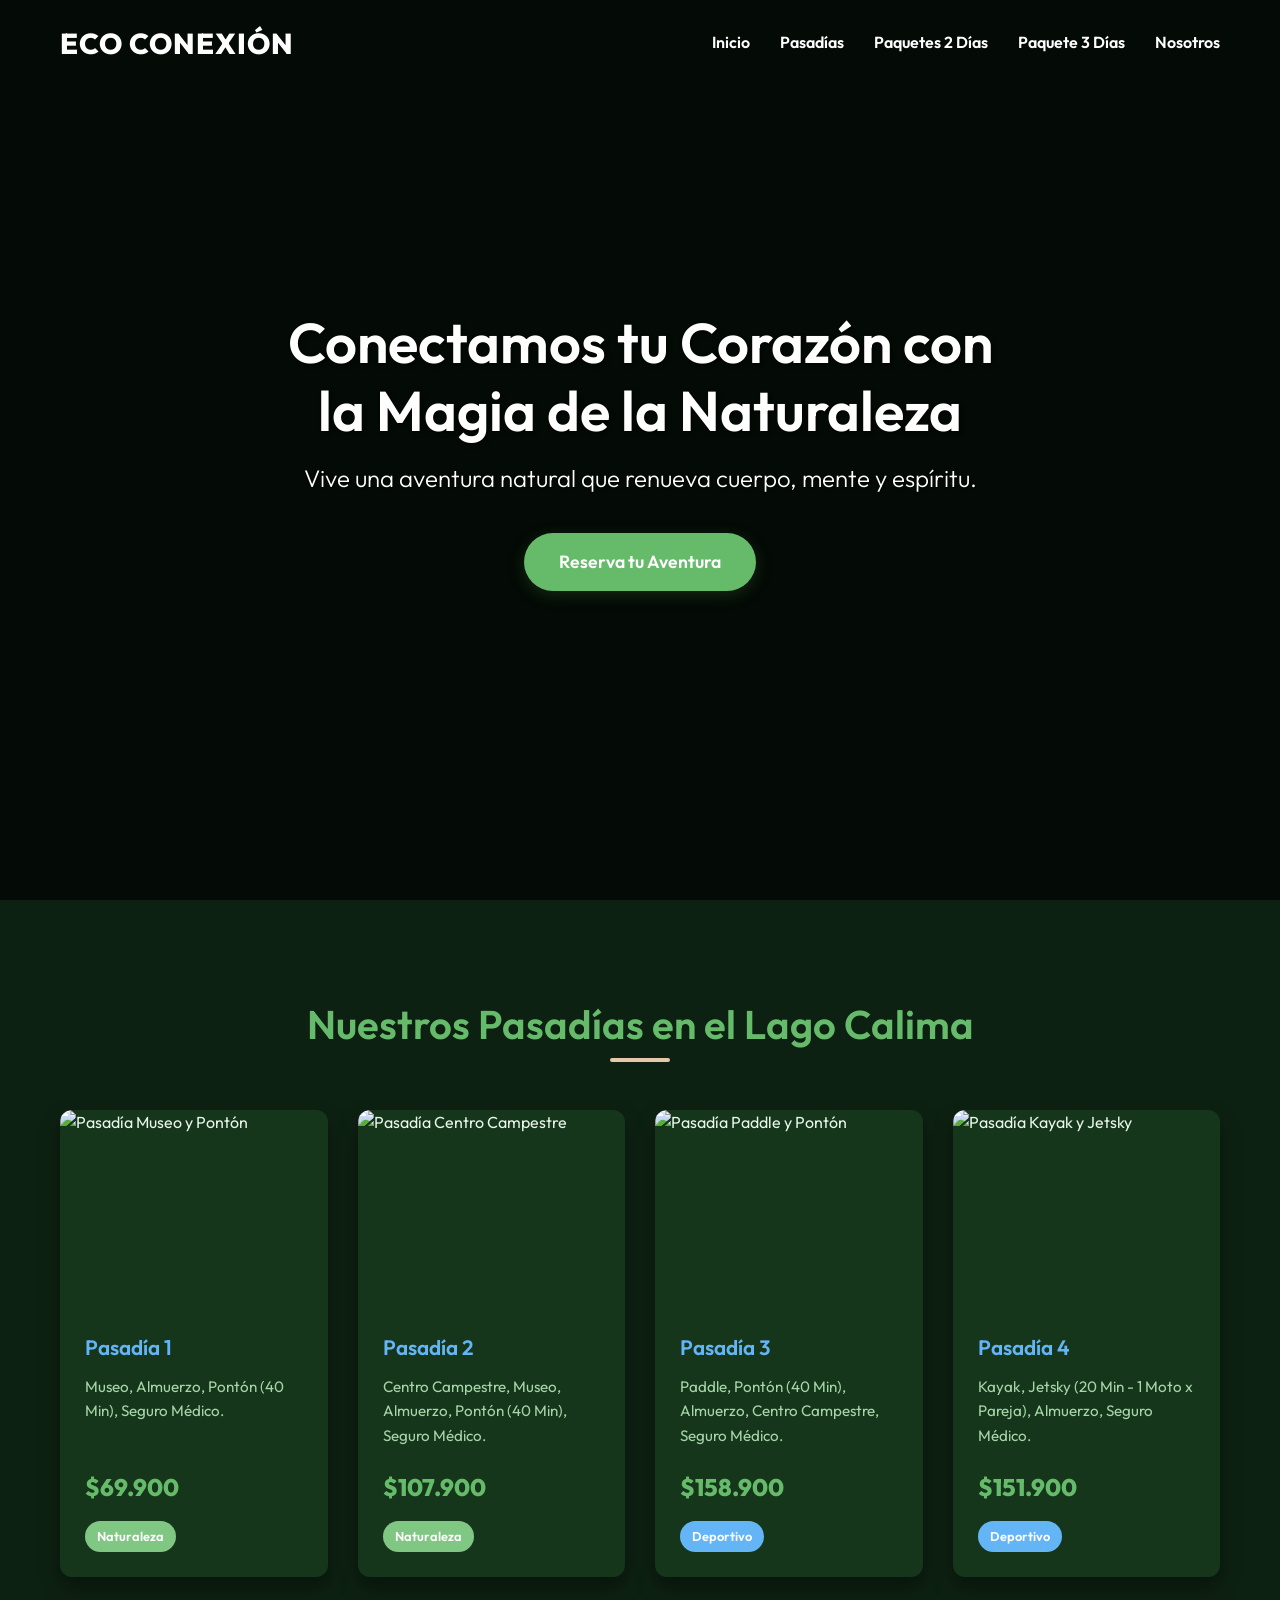
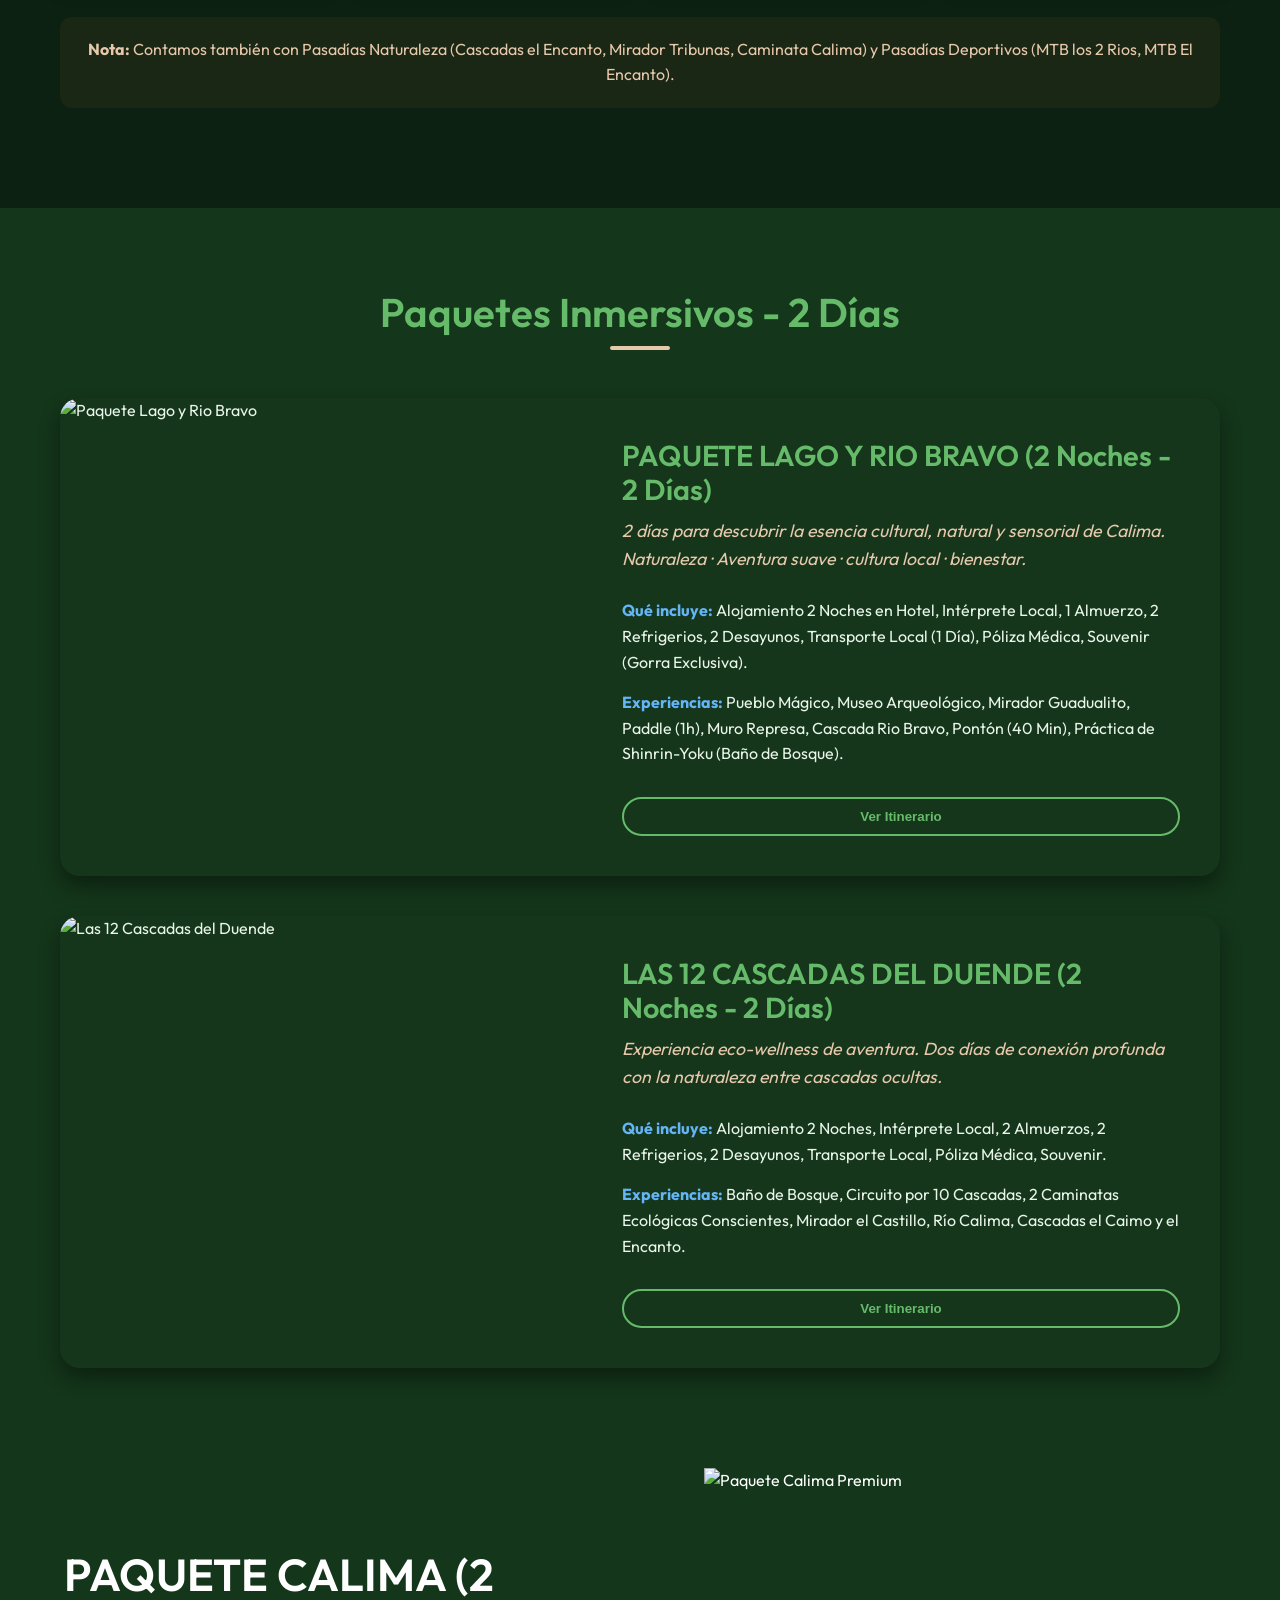
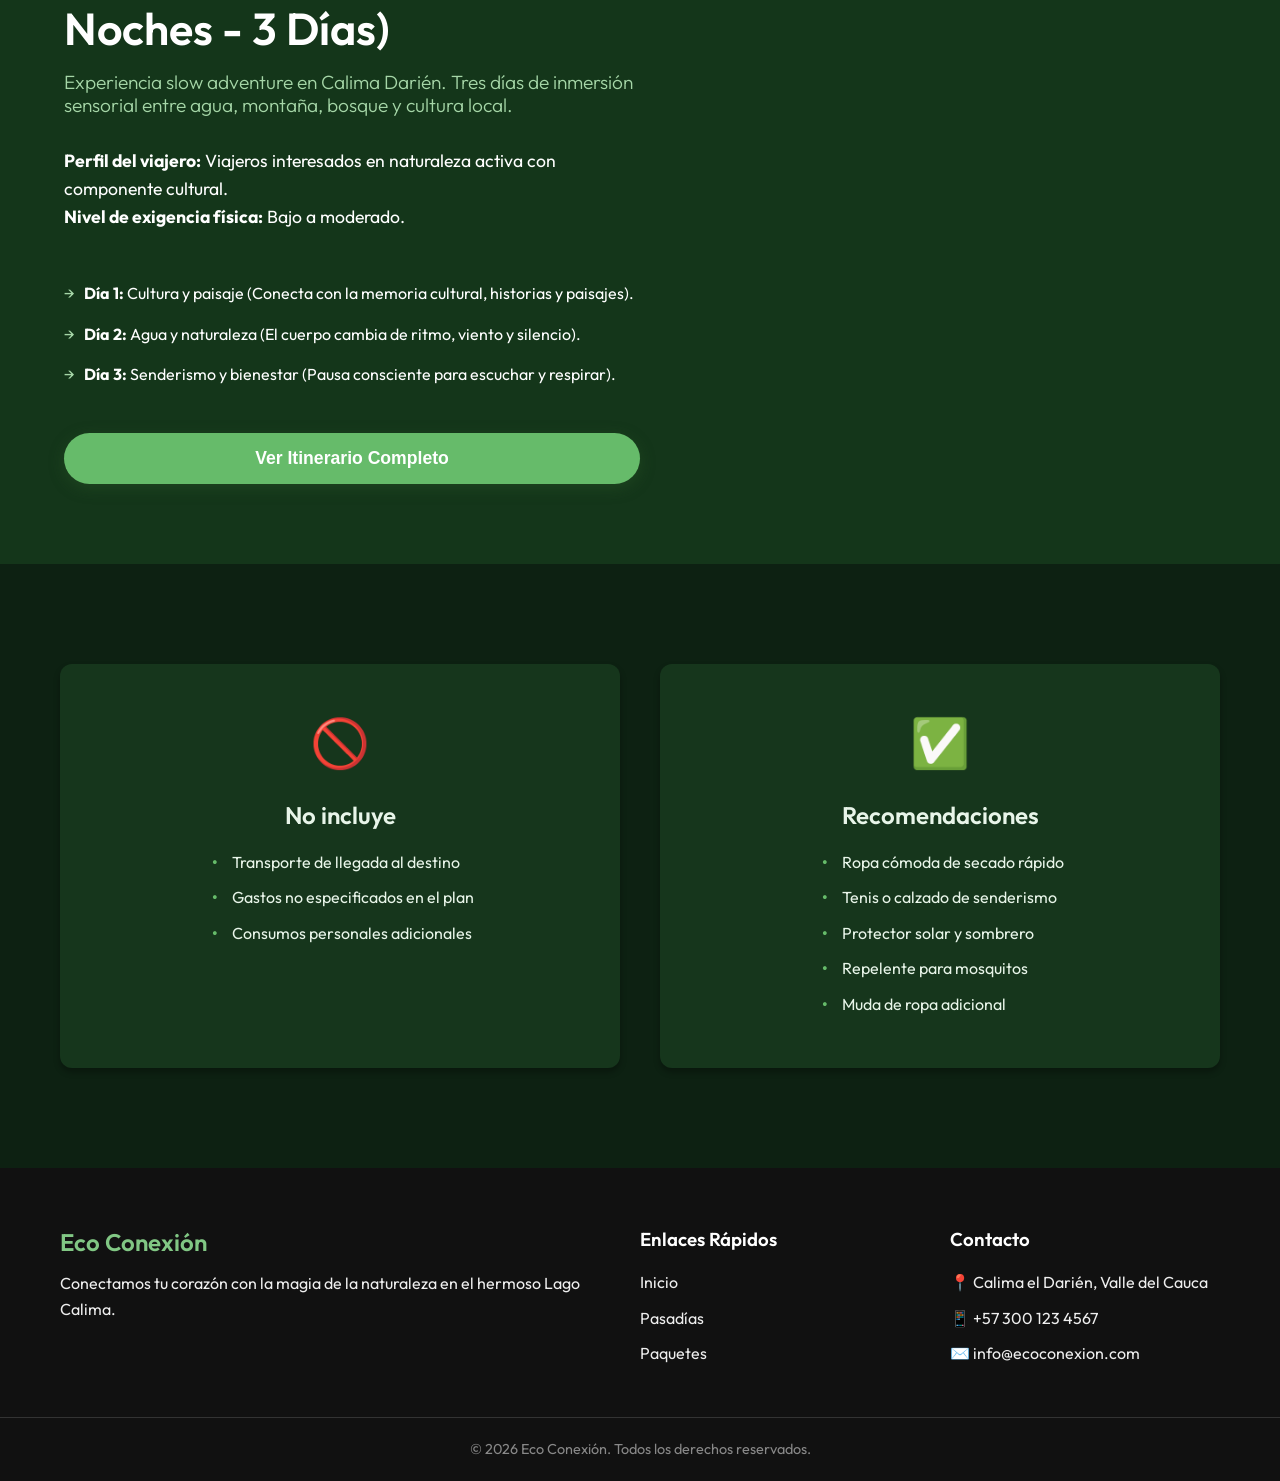
==== index.html @ 08a5f888 "Add files via upload" ====
<!DOCTYPE html>
<html lang="es">

<head>
    <meta charset="UTF-8">
    <meta name="viewport" content="width=device-width, initial-scale=1.0">
    <title>Eco Conexión | Agencia Operadora Turística</title>
    <meta name="description"
        content="Vive una aventura natural en el Lago Calima. Pasadías y paquetes inmersivos que renuevan cuerpo, mente y espíritu.">
    <!-- Google Fonts for modern typography -->
    <link rel="preconnect" href="https://fonts.googleapis.com">
    <link rel="preconnect" href="https://fonts.gstatic.com" crossorigin>
    <link href="https://fonts.googleapis.com/css2?family=Outfit:wght@300;400;600;800&display=swap" rel="stylesheet">
    <link rel="stylesheet" href="styles.css">
</head>

<body>
    <!-- Header & Nav (Sticky) -->
    <header id="main-header">
        <div class="header-container">
            <div class="logo">Eco Conexión</div>
            <nav class="main-nav">
                <button class="mobile-menu-btn" aria-label="Abrir menú">☰</button>
                <ul class="nav-links">
                    <li><a href="#inicio">Inicio</a></li>
                    <li><a href="#pasadias">Pasadías</a></li>
                    <li><a href="#paquetes-2-dias">Paquetes 2 Días</a></li>
                    <li><a href="#paquete-3-dias">Paquete 3 Días</a></li>
                    <li><a href="#nosotros">Nosotros</a></li>
                </ul>
            </nav>
        </div>
    </header>

    <!-- Hero Section -->
    <section id="inicio" class="hero-section">
        <video class="hero-video" autoplay loop muted playsinline>
            <source src="assets/calima_paraiso.mp4" type="video/mp4">
            Tu navegador no soporta el tag de video.
        </video>
        <div class="hero-overlay"></div>
        <div class="hero-content">
            <h1>Conectamos tu Corazón con la Magia de la Naturaleza</h1>
            <h3>Vive una aventura natural que renueva cuerpo, mente y espíritu.</h3>
            <a href="#pasadias" class="cta-button">Reserva tu Aventura</a>
        </div>
    </section>

    <!-- Pasadías Section (CSS Grid) -->
    <section id="pasadias" class="pasadias-section">
        <div class="container">
            <h2 class="section-title">Nuestros Pasadías en el Lago Calima</h2>
            <div class="grid-4-cols">
                <!-- Pasadía 1 -->
                <div class="card">
                    <div class="card-image">
                        <img src="https://images.unsplash.com/photo-1545562083-a600704fa486?q=80&w=800&auto=format&fit=crop"
                            alt="Pasadía Museo y Pontón">
                    </div>
                    <div class="card-content">
                        <h4>Pasadía 1</h4>
                        <p class="includes">Museo, Almuerzo, Pontón (40 Min), Seguro Médico.</p>
                        <p class="price">$69.900</p>
                        <div class="badges">
                            <span class="badge naturaleza">Naturaleza</span>
                        </div>
                    </div>
                </div>
                <!-- Pasadía 2 -->
                <div class="card">
                    <div class="card-image">
                        <img src="https://images.unsplash.com/photo-1499696010180-025ef6e1a8f9?q=80&w=800&auto=format&fit=crop"
                            alt="Pasadía Centro Campestre">
                    </div>
                    <div class="card-content">
                        <h4>Pasadía 2</h4>
                        <p class="includes">Centro Campestre, Museo, Almuerzo, Pontón (40 Min), Seguro Médico.</p>
                        <p class="price">$107.900</p>
                        <div class="badges">
                            <span class="badge naturaleza">Naturaleza</span>
                        </div>
                    </div>
                </div>
                <!-- Pasadía 3 -->
                <div class="card">
                    <div class="card-image">
                        <img src="https://images.unsplash.com/photo-1544605963-3168233a116b?q=80&w=800&auto=format&fit=crop"
                            alt="Pasadía Paddle y Pontón">
                    </div>
                    <div class="card-content">
                        <h4>Pasadía 3</h4>
                        <p class="includes">Paddle, Pontón (40 Min), Almuerzo, Centro Campestre, Seguro Médico.</p>
                        <p class="price">$158.900</p>
                        <div class="badges">
                            <span class="badge deportivo">Deportivo</span>
                        </div>
                    </div>
                </div>
                <!-- Pasadía 4 -->
                <div class="card">
                    <div class="card-image">
                        <img src="https://images.unsplash.com/photo-1519504547900-20516ff9a9b6?q=80&w=800&auto=format&fit=crop"
                            alt="Pasadía Kayak y Jetsky">
                    </div>
                    <div class="card-content">
                        <h4>Pasadía 4</h4>
                        <p class="includes">Kayak, Jetsky (20 Min - 1 Moto x Pareja), Almuerzo, Seguro Médico.</p>
                        <p class="price">$151.900</p>
                        <div class="badges">
                            <span class="badge deportivo">Deportivo</span>
                        </div>
                    </div>
                </div>
            </div>
            <div class="pasadias-note">
                <p><strong>Nota:</strong> Contamos también con Pasadías Naturaleza (Cascadas el Encanto, Mirador
                    Tribunas, Caminata Calima) y Pasadías Deportivos (MTB los 2 Rios, MTB El Encanto).</p>
            </div>
        </div>
    </section>

    <!-- Paquetes Inmersivos - 2 Días (Flexbox) -->
    <section id="paquetes-2-dias" class="paquetes-section">
        <div class="container">
            <h2 class="section-title">Paquetes Inmersivos - 2 Días</h2>
            <div class="flex-2-cols">
                <!-- Tarjeta 1 -->
                <div class="package-card horizontal">
                    <div class="pkg-image">
                        <img src="https://images.unsplash.com/photo-1433086966358-54859d0ed716?q=80&w=800&auto=format&fit=crop"
                            alt="Paquete Lago y Rio Bravo">
                    </div>
                    <div class="pkg-info">
                        <h3>PAQUETE LAGO Y RIO BRAVO (2 Noches - 2 Días)</h3>
                        <p class="pkg-subtitle">2 días para descubrir la esencia cultural, natural y sensorial de
                            Calima. Naturaleza · Aventura suave · cultura local · bienestar.</p>
                        <div class="pkg-details">
                            <p><strong>Qué incluye:</strong> Alojamiento 2 Noches en Hotel, Intérprete Local, 1
                                Almuerzo, 2 Refrigerios, 2 Desayunos, Transporte Local (1 Día), Póliza Médica, Souvenir
                                (Gorra Exclusiva).</p>
                            <p><strong>Experiencias:</strong> Pueblo Mágico, Museo Arqueológico, Mirador Guadualito,
                                Paddle (1h), Muro Represa, Cascada Rio Bravo, Pontón (40 Min), Práctica de Shinrin-Yoku
                                (Baño de Bosque).</p>
                        </div>
                        <button class="btn-outline" onclick="openModal('modal-lago-rio')">Ver Itinerario</button>
                    </div>
                </div>
                <!-- Tarjeta 2 -->
                <div class="package-card horizontal">
                    <div class="pkg-image">
                        <img src="https://images.unsplash.com/photo-1432405972818-f55469ca6741?q=80&w=800&auto=format&fit=crop"
                            alt="Las 12 Cascadas del Duende">
                    </div>
                    <div class="pkg-info">
                        <h3>LAS 12 CASCADAS DEL DUENDE (2 Noches - 2 Días)</h3>
                        <p class="pkg-subtitle">Experiencia eco-wellness de aventura. Dos días de conexión profunda con
                            la naturaleza entre cascadas ocultas.</p>
                        <div class="pkg-details">
                            <p><strong>Qué incluye:</strong> Alojamiento 2 Noches, Intérprete Local, 2 Almuerzos, 2
                                Refrigerios, 2 Desayunos, Transporte Local, Póliza Médica, Souvenir.</p>
                            <p><strong>Experiencias:</strong> Baño de Bosque, Circuito por 10 Cascadas, 2 Caminatas
                                Ecológicas Conscientes, Mirador el Castillo, Río Calima, Cascadas el Caimo y el Encanto.
                            </p>
                        </div>
                        <button class="btn-outline" onclick="openModal('modal-cascadas')">Ver Itinerario</button>
                    </div>
                </div>
            </div>
        </div>
    </section>

    <!-- Experiencia Premium - 3 Días -->
    <section id="paquete-3-dias" class="premium-section">
        <div class="premium-container">
            <div class="premium-content">
                <h2>PAQUETE CALIMA (2 Noches - 3 Días)</h2>
                <h4 class="premium-subtitle">Experiencia slow adventure en Calima Darién. Tres días de inmersión
                    sensorial entre agua, montaña, bosque y cultura local.</h4>
                <p><strong>Perfil del viajero:</strong> Viajeros interesados en naturaleza activa con componente
                    cultural.<br><strong>Nivel de exigencia física:</strong> Bajo a moderado.</p>
                <ul class="premium-days">
                    <li><strong>Día 1:</strong> Cultura y paisaje (Conecta con la memoria cultural, historias y
                        paisajes).</li>
                    <li><strong>Día 2:</strong> Agua y naturaleza (El cuerpo cambia de ritmo, viento y silencio).</li>
                    <li><strong>Día 3:</strong> Senderismo y bienestar (Pausa consciente para escuchar y respirar).</li>
                </ul>
                <button class="cta-button" onclick="openModal('modal-calima')">Ver Itinerario Completo</button>
            </div>
            <div class="premium-image">
                <img src="https://images.unsplash.com/photo-1506501139174-099022df5260?q=80&w=1200&auto=format&fit=crop"
                    alt="Paquete Calima Premium">
            </div>
        </div>
    </section>

    <!-- Información para el Viajero -->
    <section class="info-section" id="nosotros">
        <div class="container">
            <div class="info-grid">
                <div class="info-box">
                    <div class="icon">🚫</div>
                    <h3>No incluye</h3>
                    <ul>
                        <li>Transporte de llegada al destino</li>
                        <li>Gastos no especificados en el plan</li>
                        <li>Consumos personales adicionales</li>
                    </ul>
                </div>
                <div class="info-box">
                    <div class="icon">✅</div>
                    <h3>Recomendaciones</h3>
                    <ul>
                        <li>Ropa cómoda de secado rápido</li>
                        <li>Tenis o calzado de senderismo</li>
                        <li>Protector solar y sombrero</li>
                        <li>Repelente para mosquitos</li>
                        <li>Muda de ropa adicional</li>
                    </ul>
                </div>
            </div>
        </div>
    </section>

    <!-- Footer -->
    <footer class="main-footer">
        <div class="container footer-content">
            <div class="footer-brand">
                <h2>Eco Conexión</h2>
                <p>Conectamos tu corazón con la magia de la naturaleza en el hermoso Lago Calima.</p>
            </div>
            <div class="footer-links">
                <h3>Enlaces Rápidos</h3>
                <ul>
                    <li><a href="#inicio">Inicio</a></li>
                    <li><a href="#pasadias">Pasadías</a></li>
                    <li><a href="#paquetes-2-dias">Paquetes</a></li>
                </ul>
            </div>
            <div class="footer-contact">
                <h3>Contacto</h3>
                <p>📍 Calima el Darién, Valle del Cauca</p>
                <p>📱 +57 300 123 4567</p>
                <p>✉️ info@ecoconexion.com</p>
            </div>
        </div>
        <div class="footer-bottom">
            <p>&copy; 2026 Eco Conexión. Todos los derechos reservados.</p>
        </div>
    </footer>

    <!-- Modals -->
    <div id="modal-base" class="modal">
        <div class="modal-content">
            <span class="close-modal">&times;</span>
            <div id="modal-body">
                <!-- Content injected via JS -->
            </div>
        </div>
    </div>

    <script src="script.js"></script>
</body>

</html>
---- styles.css ----
/* Custom Properties & Design System */
:root {
    --primary-green: #66bb6a;
    --primary-green-light: #81c784;
    --primary-green-dark: #14361a;
    --earth-brown: #e6c8ab;
    --water-blue: #64b5f6;
    --bg-light: #0d2112;
    --bg-card: #16361c;
    --white: #ffffff;
    --text-dark: #e8f5e9;
    --text-light: #a5d6a7;
    --overlay: rgba(0, 0, 0, 0.7);
    
    --font-main: 'Outfit', sans-serif;
    --transition: all 0.3s ease;
    --shadow-sm: 0 4px 6px rgba(0,0,0,0.3);
    --shadow-md: 0 10px 20px rgba(0,0,0,0.4);
    --shadow-lg: 0 15px 30px rgba(0,0,0,0.5);
    --radius-md: 12px;
    --radius-lg: 20px;
    --radius-pill: 50px;
}

/* Reset & Base Styles */
* {
    margin: 0;
    padding: 0;
    box-sizing: border-box;
}

html {
    scroll-behavior: smooth;
}

body {
    font-family: var(--font-main);
    background-color: var(--bg-light);
    color: var(--text-dark);
    line-height: 1.6;
}

a {
    text-decoration: none;
    color: inherit;
}

ul {
    list-style: none;
}

.container {
    max-width: 1200px;
    margin: 0 auto;
    padding: 0 20px;
}

.section-title {
    text-align: center;
    font-size: 2.5rem;
    color: var(--primary-green);
    margin-bottom: 3rem;
    position: relative;
}

.section-title::after {
    content: '';
    display: block;
    width: 60px;
    height: 4px;
    background-color: var(--earth-brown);
    margin: 10px auto 0;
    border-radius: 2px;
}

/* Typography Enhancements */
h1, h2, h3, h4 {
    font-weight: 600;
    line-height: 1.2;
}

/* Buttons */
.cta-button {
    display: inline-block;
    background-color: var(--primary-green);
    color: var(--white);
    padding: 15px 35px;
    border-radius: var(--radius-pill);
    font-weight: 600;
    font-size: 1.1rem;
    transition: var(--transition);
    border: none;
    cursor: pointer;
    text-align: center;
    box-shadow: 0 4px 15px rgba(45, 90, 39, 0.4);
}

.cta-button:hover {
    background-color: var(--primary-green-light);
    transform: translateY(-2px);
    box-shadow: 0 6px 20px rgba(45, 90, 39, 0.6);
}

.btn-outline {
    display: inline-block;
    background-color: transparent;
    color: var(--primary-green);
    padding: 10px 25px;
    border-radius: var(--radius-pill);
    font-weight: 600;
    border: 2px solid var(--primary-green);
    transition: var(--transition);
    cursor: pointer;
    margin-top: 15px;
}

.btn-outline:hover {
    background-color: var(--primary-green);
    color: var(--white);
}

/* Header & Nav */
#main-header {
    position: fixed;
    top: 0;
    left: 0;
    width: 100%;
    z-index: 1000;
    transition: var(--transition);
    padding: 20px 0;
    background-color: transparent;
}

#main-header.scrolled {
    background-color: var(--primary-green);
    padding: 15px 0;
    box-shadow: var(--shadow-sm);
}

.header-container {
    max-width: 1200px;
    margin: 0 auto;
    padding: 0 20px;
    display: flex;
    justify-content: space-between;
    align-items: center;
}

.logo {
    font-size: 1.8rem;
    font-weight: 800;
    color: var(--white);
    text-transform: uppercase;
    letter-spacing: 1px;
}

.nav-links {
    display: flex;
    gap: 30px;
}

.nav-links a {
    color: var(--white);
    font-weight: 600;
    font-size: 1rem;
    transition: var(--transition);
    position: relative;
}

.nav-links a::after {
    content: '';
    position: absolute;
    bottom: -5px;
    left: 0;
    width: 0;
    height: 2px;
    background-color: var(--white);
    transition: var(--transition);
}

.nav-links a:hover::after {
    width: 100%;
}

.mobile-menu-btn {
    display: none;
    background: none;
    border: none;
    color: var(--white);
    font-size: 2rem;
    cursor: pointer;
}

/* Hero Section */
.hero-section {
    height: 100vh;
    position: relative;
    display: flex;
    align-items: center;
    justify-content: center;
    text-align: center;
    overflow: hidden;
}

.hero-video {
    position: absolute;
    top: 50%;
    left: 50%;
    min-width: 100%;
    min-height: 100%;
    width: auto;
    height: auto;
    transform: translate(-50%, -50%);
    z-index: 0;
    object-fit: cover;
}

.hero-overlay {
    position: absolute;
    top: 0;
    left: 0;
    width: 100%;
    height: 100%;
    background-color: var(--overlay);
    z-index: 1;
}

.hero-content {
    position: relative;
    z-index: 2;
    color: var(--white);
    max-width: 800px;
    padding: 0 20px;
}

.hero-content h1 {
    font-size: 3.5rem;
    margin-bottom: 20px;
    text-shadow: 2px 2px 4px rgba(0,0,0,0.5);
}

.hero-content h3 {
    font-size: 1.5rem;
    font-weight: 300;
    margin-bottom: 40px;
    text-shadow: 1px 1px 2px rgba(0,0,0,0.5);
}

/* Pasadías Section */
.pasadias-section {
    padding: 100px 0;
}

.grid-4-cols {
    display: grid;
    grid-template-columns: repeat(4, 1fr);
    gap: 30px;
}

.card {
    background-color: var(--bg-card);
    border-radius: var(--radius-md);
    overflow: hidden;
    box-shadow: var(--shadow-md);
    transition: var(--transition);
    display: flex;
    flex-direction: column;
}

.card:hover {
    transform: translateY(-10px);
    box-shadow: var(--shadow-lg);
}

.card-image {
    height: 200px;
    overflow: hidden;
}

.card-image img {
    width: 100%;
    height: 100%;
    object-fit: cover;
    transition: transform 0.5s ease;
}

.card:hover .card-image img {
    transform: scale(1.1);
}

.card-content {
    padding: 25px;
    flex-grow: 1;
    display: flex;
    flex-direction: column;
}

.card-content h4 {
    font-size: 1.3rem;
    color: var(--water-blue);
    margin-bottom: 15px;
}

.card-content .includes {
    font-size: 0.95rem;
    color: var(--text-light);
    margin-bottom: 20px;
    flex-grow: 1;
}

.card-content .price {
    font-size: 1.5rem;
    font-weight: 800;
    color: var(--primary-green);
    margin-bottom: 15px;
}

.badges {
    display: flex;
    gap: 10px;
}

.badge {
    padding: 5px 12px;
    border-radius: var(--radius-pill);
    font-size: 0.8rem;
    font-weight: 600;
    color: var(--white);
}

.badge.naturaleza { background-color: var(--primary-green-light); }
.badge.deportivo { background-color: var(--water-blue); }

.pasadias-note {
    margin-top: 40px;
    text-align: center;
    background-color: rgba(139, 90, 43, 0.1);
    padding: 20px;
    border-radius: var(--radius-md);
    color: var(--earth-brown);
}

/* Paquetes Section */
.paquetes-section {
    padding: 80px 0 100px;
    background-color: var(--primary-green-dark);
}

.flex-2-cols {
    display: flex;
    flex-direction: column;
    gap: 40px;
}

.package-card {
    display: flex;
    background-color: var(--bg-card);
    border-radius: var(--radius-lg);
    overflow: hidden;
    box-shadow: var(--shadow-md);
    transition: var(--transition);
}

.package-card:hover {
    box-shadow: var(--shadow-lg);
}

.package-card.horizontal {
    flex-direction: row;
}

.pkg-image {
    flex: 0 0 45%;
    overflow: hidden;
}

.pkg-image img {
    width: 100%;
    height: 100%;
    object-fit: cover;
    transition: transform 0.5s ease;
}

.package-card:hover .pkg-image img {
    transform: scale(1.05);
}

.pkg-info {
    padding: 40px;
    flex: 1;
    display: flex;
    flex-direction: column;
    justify-content: center;
}

.pkg-info h3 {
    font-size: 1.8rem;
    color: var(--primary-green);
    margin-bottom: 10px;
}

.pkg-subtitle {
    font-size: 1.1rem;
    color: var(--earth-brown);
    margin-bottom: 25px;
    font-style: italic;
}

.pkg-details p {
    margin-bottom: 15px;
    color: var(--text-dark);
}

.pkg-details strong {
    color: var(--water-blue);
}

/* Premium Section (Full Width) */
.premium-section {
    background-color: var(--primary-green-dark);
    color: var(--white);
}

.premium-container {
    display: flex;
    align-items: stretch;
}

.premium-content {
    flex: 1;
    padding: 80px 5%;
    display: flex;
    flex-direction: column;
    justify-content: center;
}

.premium-content h2 {
    font-size: 2.8rem;
    margin-bottom: 15px;
    color: var(--white);
}

.premium-subtitle {
    font-size: 1.2rem;
    font-weight: 300;
    margin-bottom: 30px;
    color: #a5d6a7;
}

.premium-content p {
    margin-bottom: 20px;
    font-size: 1.1rem;
}

.premium-days {
    margin: 30px 0;
}

.premium-days li {
    margin-bottom: 15px;
    padding-left: 20px;
    position: relative;
}

.premium-days li::before {
    content: '→';
    position: absolute;
    left: 0;
    color: #a5d6a7;
}

.premium-image {
    flex: 1;
    min-height: 500px;
}

.premium-image img {
    width: 100%;
    height: 100%;
    object-fit: cover;
}

/* Info Section */
.info-section {
    padding: 100px 0;
    background-color: var(--bg-light);
}

.info-grid {
    display: grid;
    grid-template-columns: 1fr 1fr;
    gap: 40px;
}

.info-box {
    background-color: var(--bg-card);
    padding: 40px;
    border-radius: var(--radius-md);
    box-shadow: var(--shadow-sm);
    text-align: center;
    transition: var(--transition);
}

.info-box:hover {
    transform: translateY(-5px);
    box-shadow: var(--shadow-md);
}

.info-box .icon {
    font-size: 3rem;
    margin-bottom: 20px;
}

.info-box h3 {
    font-size: 1.5rem;
    color: var(--text-dark);
    margin-bottom: 20px;
}

.info-box ul {
    text-align: left;
    display: inline-block;
}

.info-box li {
    margin-bottom: 10px;
    padding-left: 25px;
    position: relative;
}

.info-box li::before {
    content: '•';
    position: absolute;
    left: 5px;
    color: var(--primary-green);
    font-weight: bold;
}

/* Footer */
.main-footer {
    background-color: #111;
    color: #eee;
    padding: 60px 0 20px;
}

.footer-content {
    display: grid;
    grid-template-columns: 2fr 1fr 1fr;
    gap: 40px;
    margin-bottom: 40px;
}

.footer-brand h2 {
    color: var(--primary-green-light);
    margin-bottom: 15px;
}

.footer-links h3, .footer-contact h3 {
    margin-bottom: 20px;
    color: var(--white);
}

.footer-links li {
    margin-bottom: 10px;
}

.footer-links a:hover {
    color: var(--primary-green-light);
}

.footer-contact p {
    margin-bottom: 10px;
}

.footer-bottom {
    text-align: center;
    padding-top: 20px;
    border-top: 1px solid #333;
    font-size: 0.9rem;
    color: #888;
}

/* Modal System */
.modal {
    display: none;
    position: fixed;
    z-index: 2000;
    left: 0;
    top: 0;
    width: 100%;
    height: 100%;
    background-color: rgba(0,0,0,0.8);
    backdrop-filter: blur(5px);
    opacity: 0;
    transition: opacity 0.3s ease;
}

.modal.show {
    opacity: 1;
}

.modal-content {
    background-color: var(--bg-card);
    margin: 5% auto;
    padding: 40px;
    border-radius: var(--radius-lg);
    width: 90%;
    max-width: 800px;
    position: relative;
    transform: translateY(-50px);
    transition: transform 0.3s ease;
    box-shadow: var(--shadow-lg);
    max-height: 85vh;
    overflow-y: auto;
}

.modal.show .modal-content {
    transform: translateY(0);
}

.close-modal {
    color: #aaa;
    position: absolute;
    top: 20px;
    right: 30px;
    font-size: 28px;
    font-weight: bold;
    cursor: pointer;
    transition: color 0.3s;
}

.close-modal:hover {
    color: var(--primary-green-dark);
}

.modal-body-content h2 {
    color: var(--primary-green);
    margin-bottom: 20px;
    border-bottom: 2px solid var(--bg-light);
    padding-bottom: 10px;
}

.modal-day {
    margin-bottom: 25px;
    padding: 20px;
    background-color: var(--bg-light);
    border-left: 4px solid var(--water-blue);
    border-radius: 0 var(--radius-md) var(--radius-md) 0;
}

.modal-day h4 {
    color: var(--water-blue);
    margin-bottom: 10px;
    font-size: 1.2rem;
}

.modal-day p {
    margin-bottom: 8px;
    padding-left: 15px;
    position: relative;
}

.modal-day p::before {
    content: '⏰';
    position: absolute;
    left: -5px;
    font-size: 0.8rem;
    top: 3px;
}

/* Responsive Design */
@media (max-width: 1024px) {
    .grid-4-cols {
        grid-template-columns: repeat(2, 1fr);
    }
    .premium-container {
        flex-direction: column;
    }
    .premium-image {
        min-height: 300px;
    }
}

@media (max-width: 768px) {
    .hero-content h1 {
        font-size: 2.5rem;
    }
    
    .mobile-menu-btn {
        display: block;
    }
    
    .nav-links {
        display: none;
        flex-direction: column;
        position: absolute;
        top: 100%;
        left: 0;
        width: 100%;
        background-color: var(--primary-green);
        padding: 20px;
        text-align: center;
    }
    
    .nav-links.active {
        display: flex;
    }
    
    .grid-4-cols {
        grid-template-columns: 1fr;
    }
    
    .package-card.horizontal {
        flex-direction: column;
    }
    
    .pkg-image {
        height: 250px;
    }
    
    .info-grid {
        grid-template-columns: 1fr;
    }
    
    .footer-content {
        grid-template-columns: 1fr;
        text-align: center;
    }
}
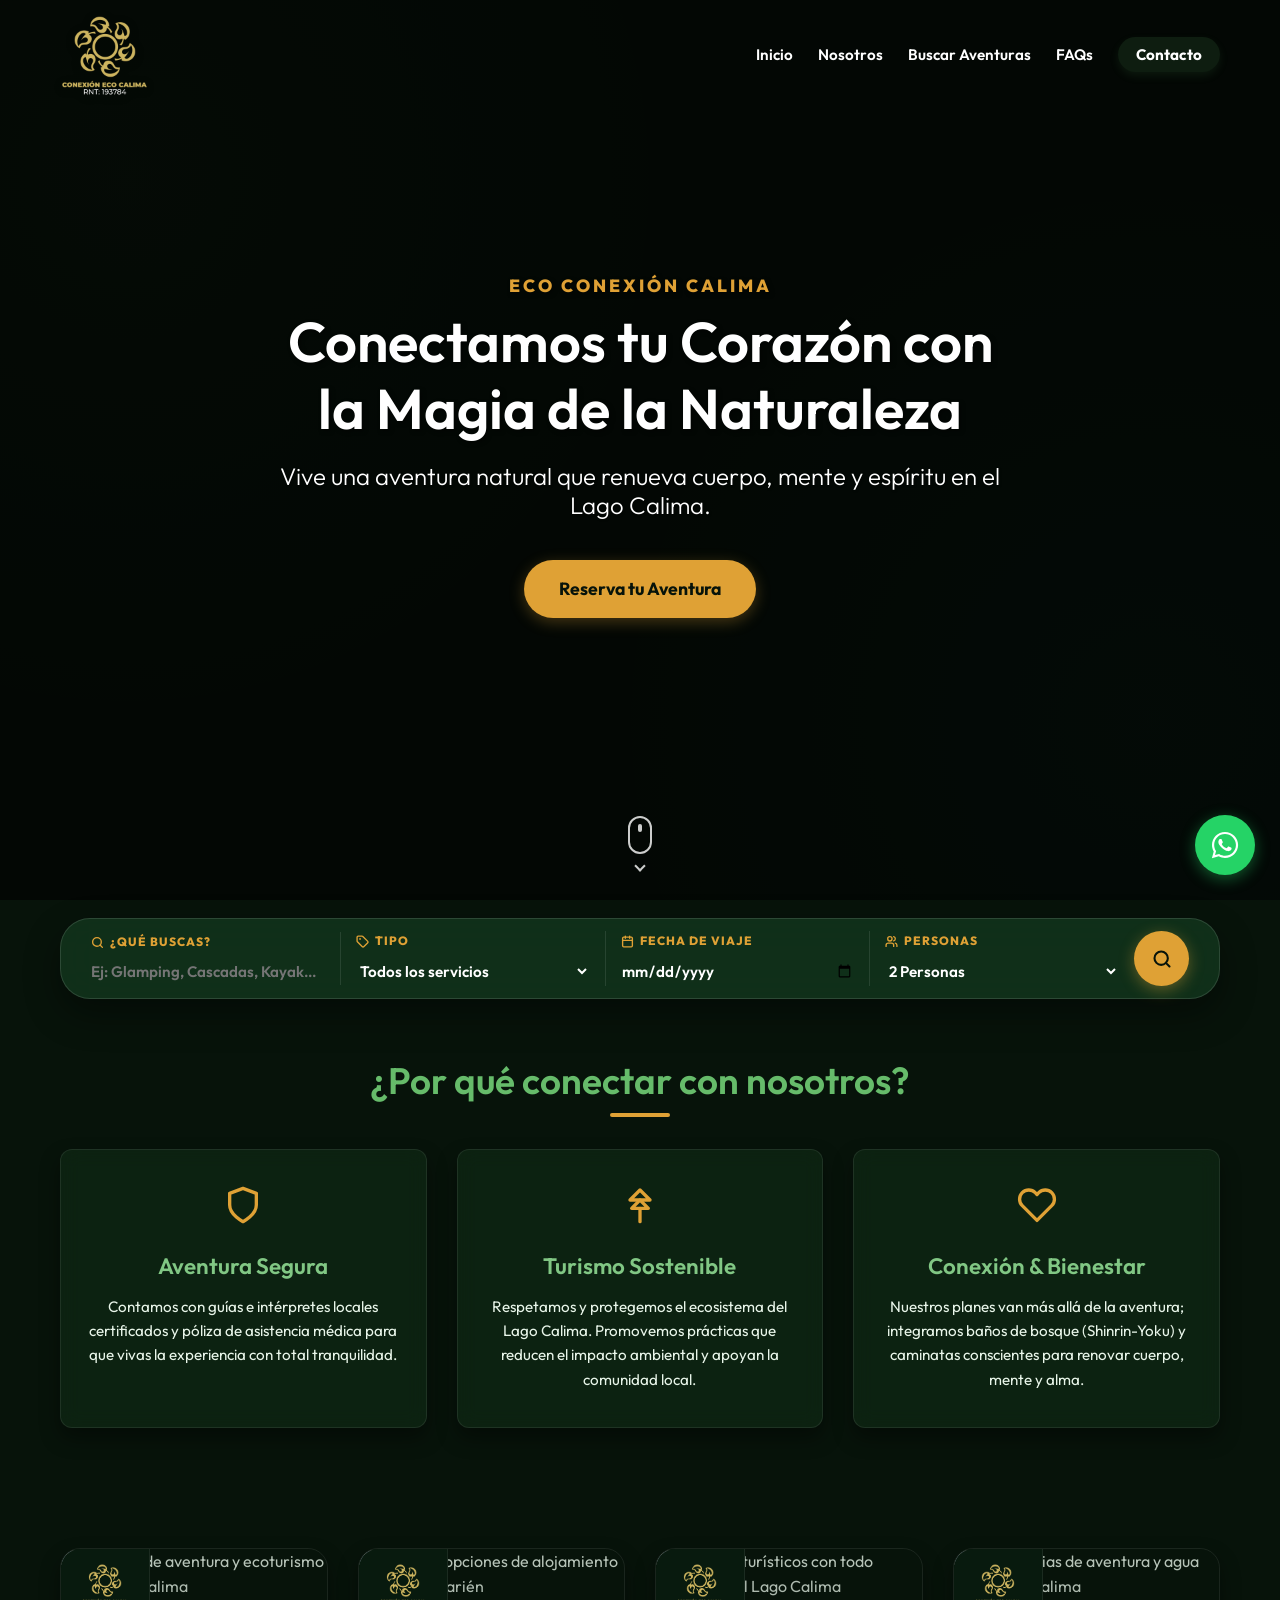
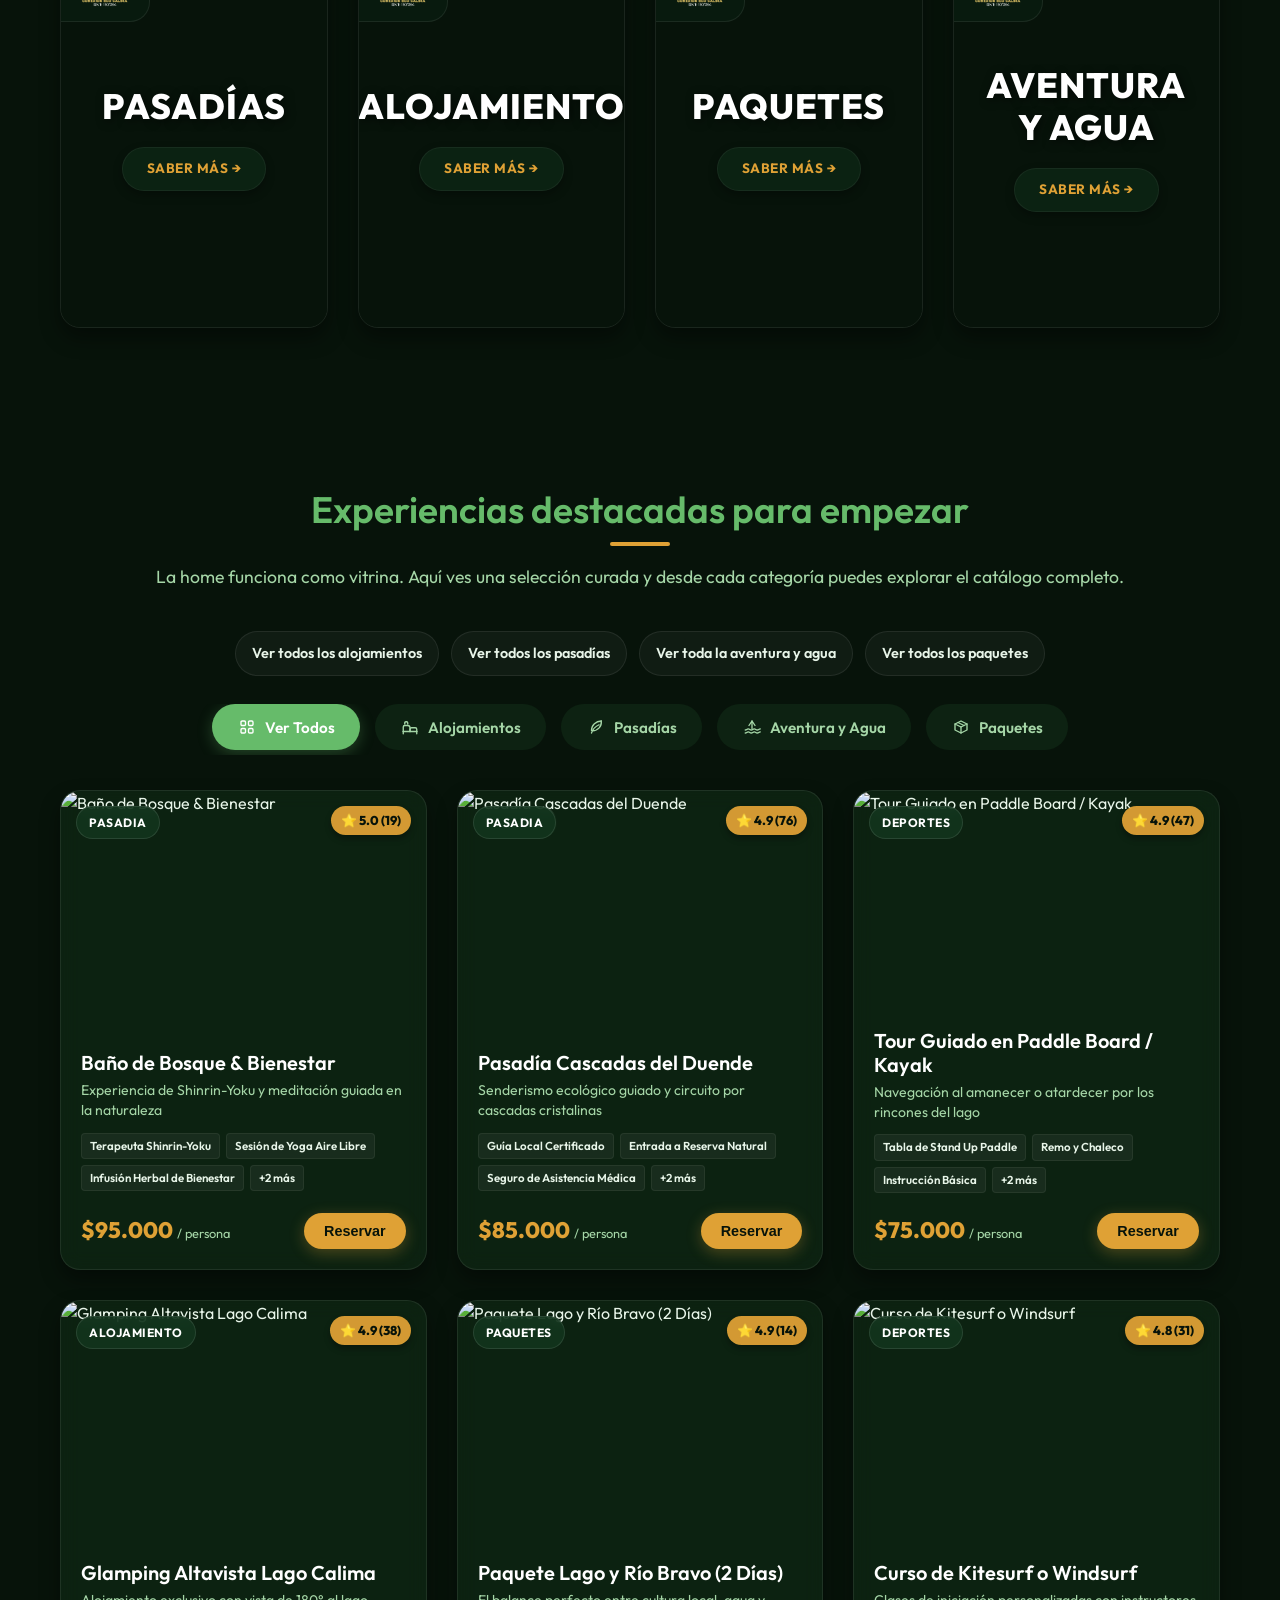
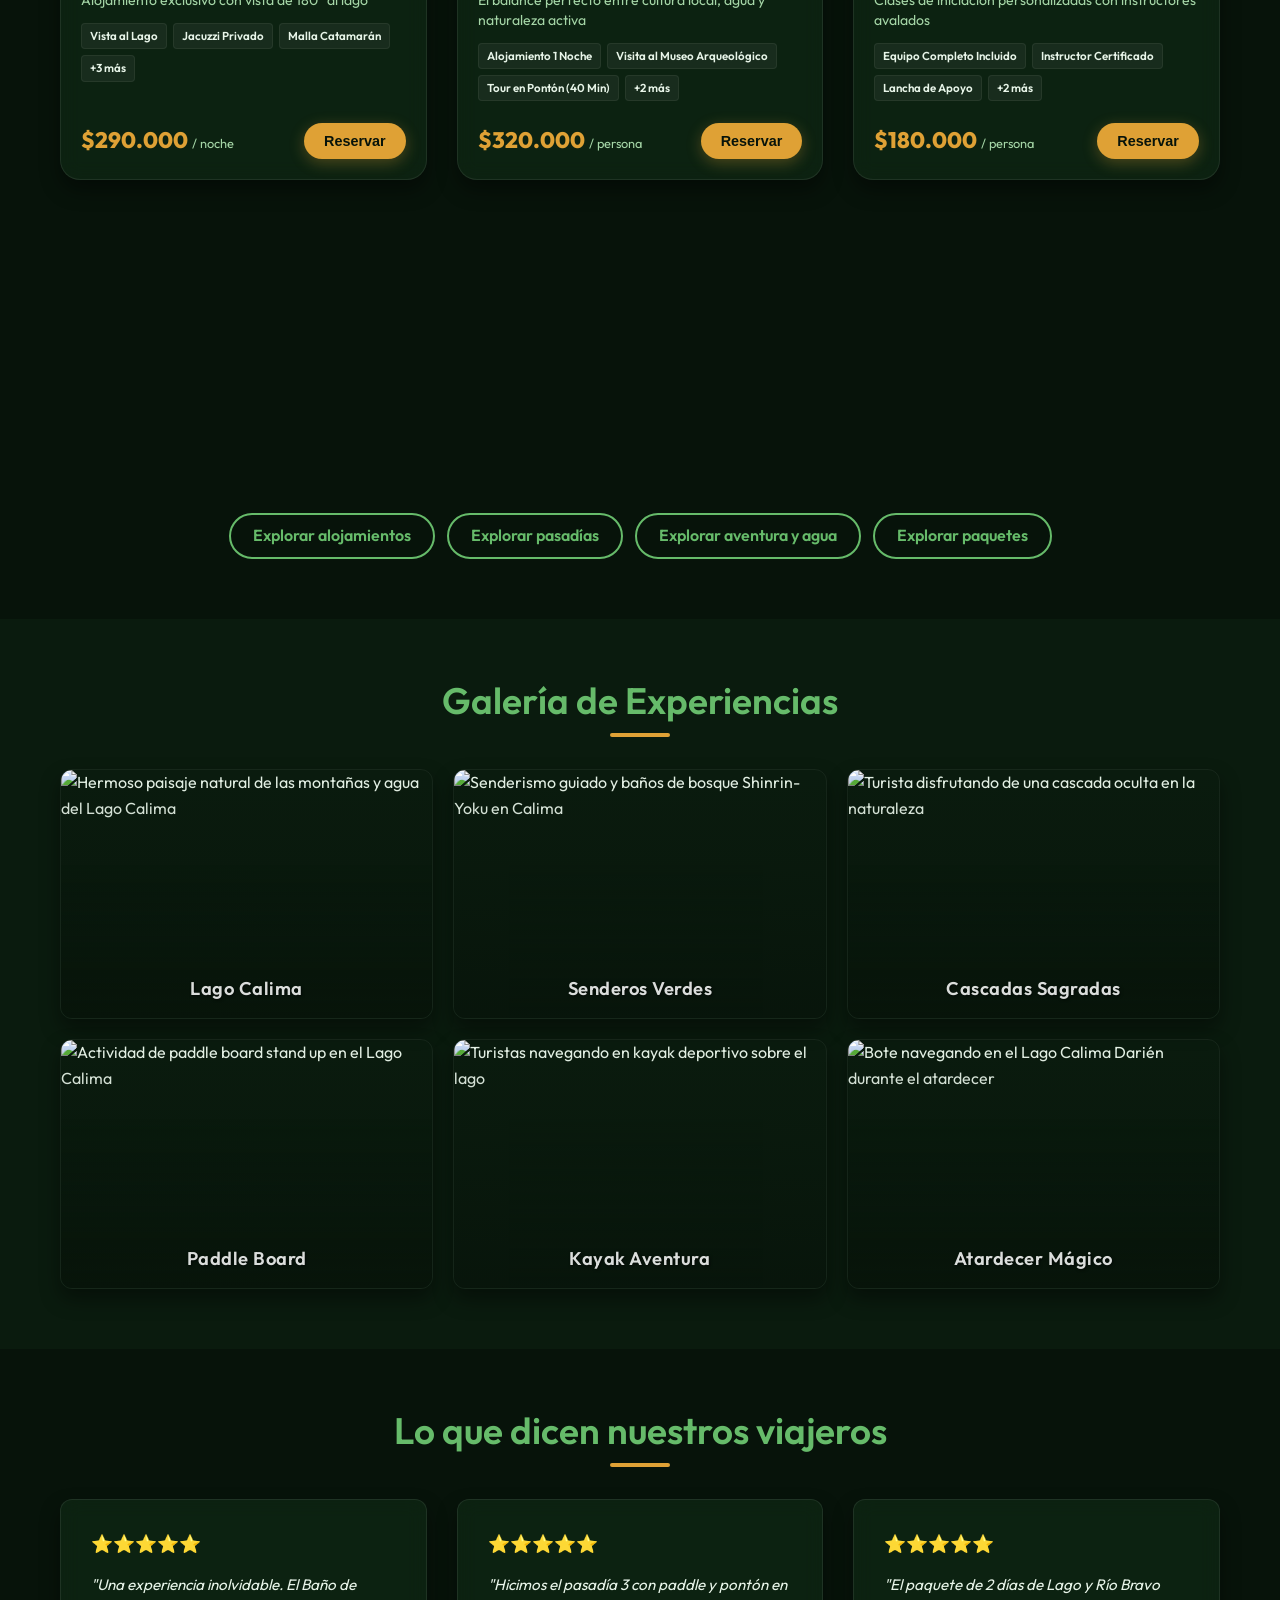
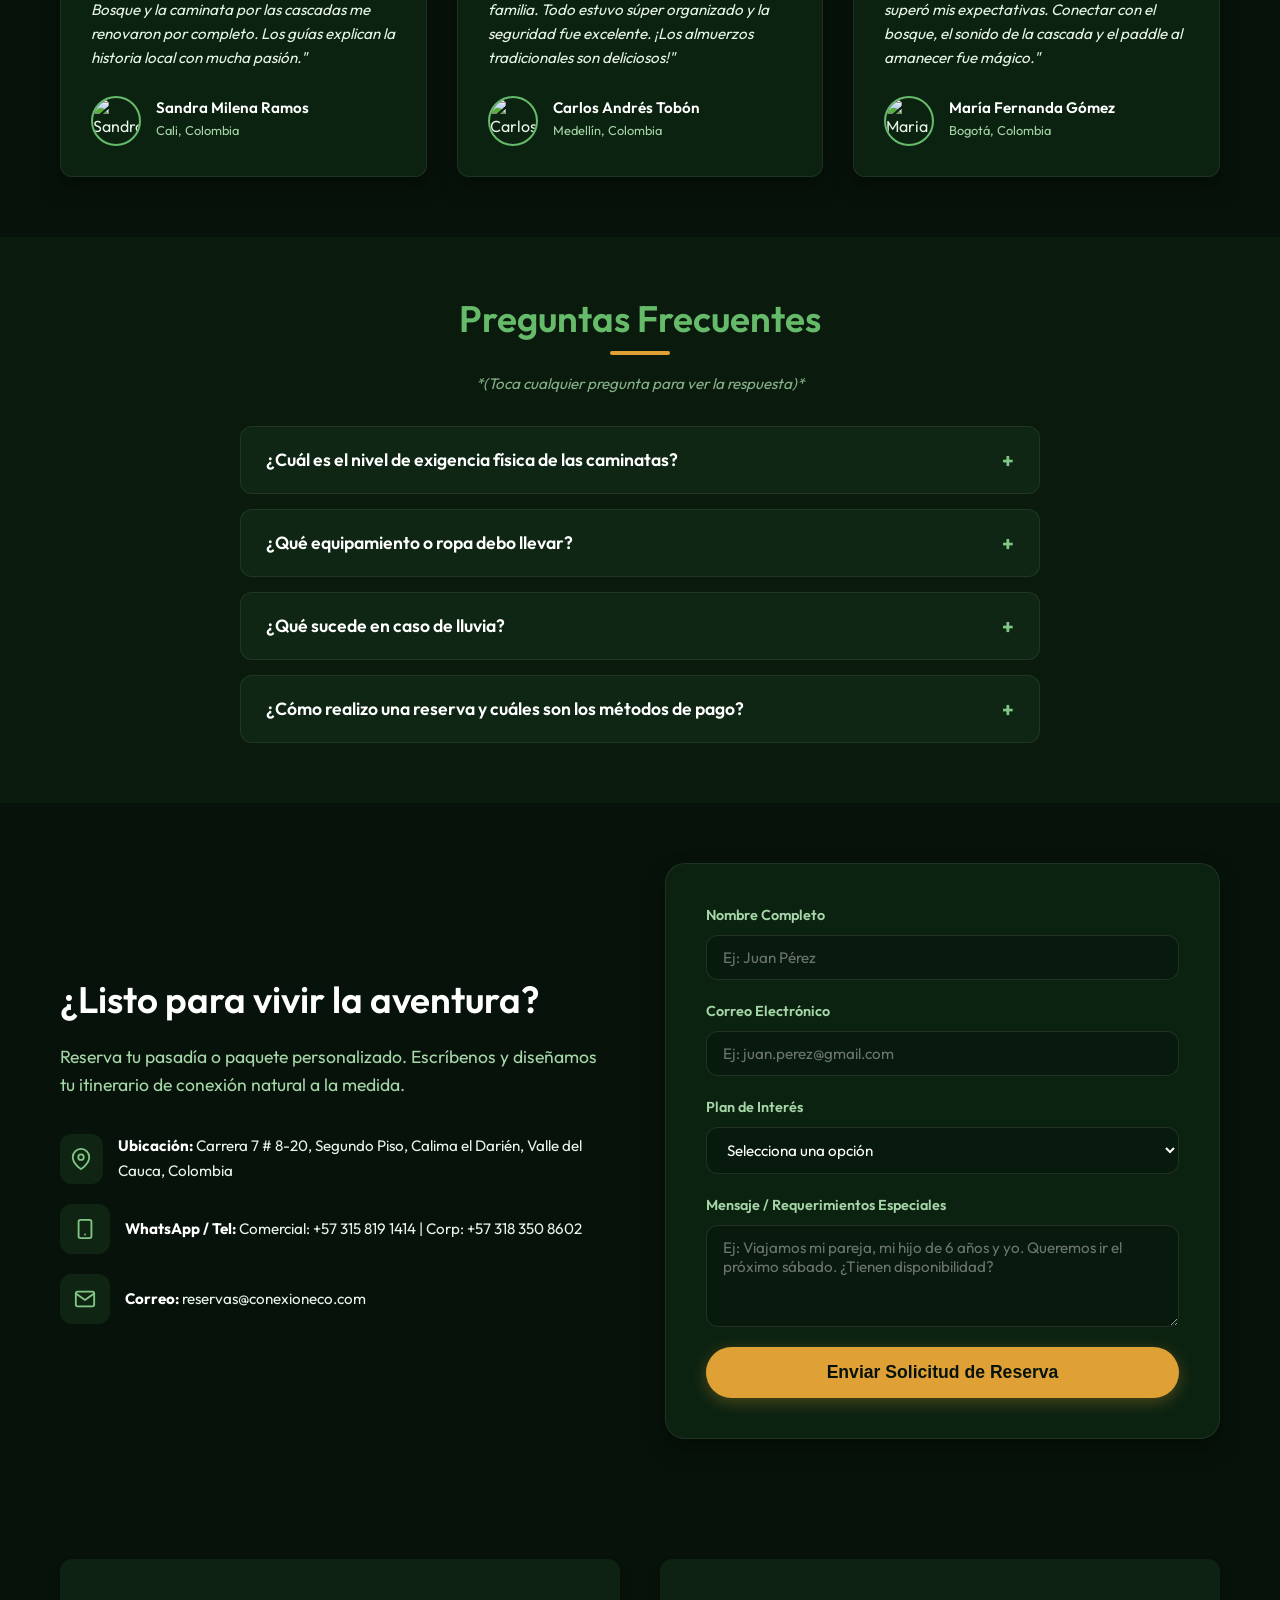
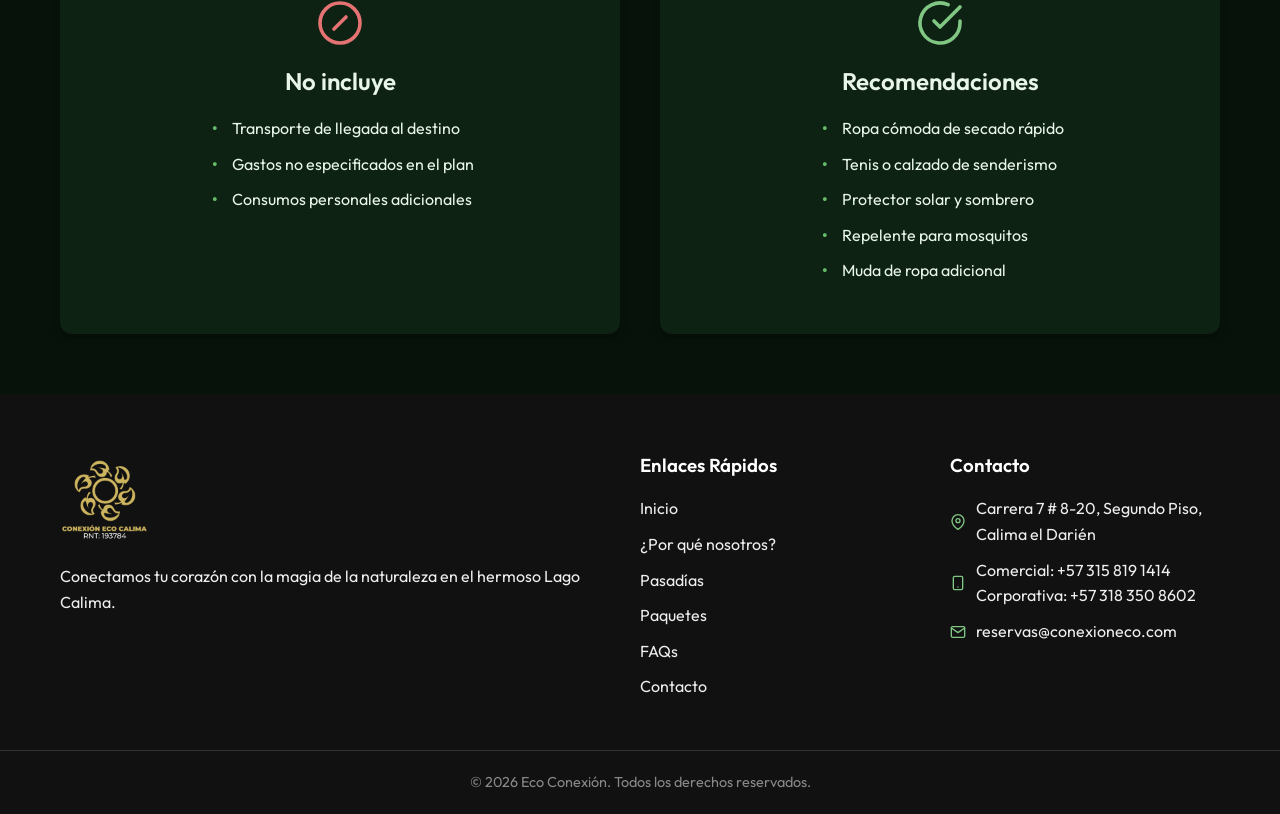
==== commit b0fe77ff: "feat: implementacion del motor de reservas y panel de administracion" ====
--- a/index.html
+++ b/index.html
@@ -4,29 +4,103 @@
 <head>
     <meta charset="UTF-8">
     <meta name="viewport" content="width=device-width, initial-scale=1.0">
-    <title>Eco Conexión | Agencia Operadora Turística</title>
+
+    <!-- SEO Principal -->
+    <title>Eco Conexión Calima | Pasadías y Turismo en el Lago Calima</title>
+    <link rel="icon" type="image/webp" href="assets/LOGO.webp">
     <meta name="description"
-        content="Vive una aventura natural en el Lago Calima. Pasadías y paquetes inmersivos que renuevan cuerpo, mente y espíritu.">
+        content="Disfruta de los mejores pasadías y paquetes turísticos en el Lago Calima. Tours ecológicos, deportes acuáticos, baños de bosque y alojamiento en Calima Darién.">
+    <meta name="keywords"
+        content="lago calima, pasadias lago calima, turismo lago calima, calima el darien, paquetes turisticos calima, deportes acuaticos calima, senderismo calima, hotel calima, ecoturismo valle del cauca, planes calima">
+    <meta name="robots" content="index, follow">
+    <link rel="canonical" href="https://conexioneco.com/">
+
+    <!-- Open Graph / Compartir en WhatsApp, Facebook, Instagram -->
+    <meta property="og:title" content="Eco Conexión Calima | Pasadías y Ecoturismo en el Lago Calima">
+    <meta property="og:description"
+        content="Tours ecológicos, pasadías todo incluido, baños de bosque y deportes de aventura en Calima el Darién. Vive la magia de la naturaleza con guías locales certificados.">
+    <meta property="og:image" content="https://conexioneco.com/assets/LOGO.webp">
+    <meta property="og:url" content="https://conexioneco.com/">
+    <meta property="og:type" content="website">
+    <meta property="og:locale" content="es_CO">
+    <meta property="og:site_name" content="Eco Conexión Calima">
+
+    <!-- Twitter Cards (X) -->
+    <meta name="twitter:card" content="summary_large_image">
+    <meta name="twitter:title" content="Eco Conexión Calima | Pasadías y Ecoturismo">
+    <meta name="twitter:description"
+        content="Tours ecológicos, pasadías y bienestar en el Lago Calima, Valle del Cauca.">
+    <meta name="twitter:image" content="https://conexioneco.com/assets/LOGO.webp">
+
+    <!-- Datos Estructurados de Google (Schema.org JSON-LD) -->
+    <script type="application/ld+json">
+    {
+      "@context": "https://schema.org",
+      "@type": "TravelAgency",
+      "name": "Eco Conexión Calima",
+      "image": "https://conexioneco.com/assets/LOGO.webp",
+      "@id": "https://conexioneco.com/",
+      "url": "https://conexioneco.com/",
+      "telephone": "+573158191414",
+      "priceRange": "$$",
+      "address": {
+        "@type": "PostalAddress",
+        "streetAddress": "Carrera 7 # 8-20, Segundo Piso, Calima el Darién",
+        "addressLocality": "Calima el Darién",
+        "addressRegion": "Valle del Cauca",
+        "addressCountry": "CO"
+      },
+      "geo": {
+        "@type": "GeoCoordinates",
+        "latitude": 3.8967,
+        "longitude": -76.4881
+      },
+      "openingHoursSpecification": {
+        "@type": "OpeningHoursSpecification",
+        "dayOfWeek": [
+          "Monday",
+          "Tuesday",
+          "Wednesday",
+          "Thursday",
+          "Friday",
+          "Saturday",
+          "Sunday"
+        ],
+        "opens": "08:00",
+        "closes": "20:00"
+      },
+      "sameAs": [
+        "https://www.facebook.com/conexionecocalima",
+        "https://www.instagram.com/conexionecocalima"
+      ]
+    }
+    </script>
+
     <!-- Google Fonts for modern typography -->
     <link rel="preconnect" href="https://fonts.googleapis.com">
     <link rel="preconnect" href="https://fonts.gstatic.com" crossorigin>
     <link href="https://fonts.googleapis.com/css2?family=Outfit:wght@300;400;600;800&display=swap" rel="stylesheet">
-    <link rel="stylesheet" href="styles.css">
+    <link rel="stylesheet" href="styles.css?v=3.1">
 </head>
 
-<body>
+<body data-catalog-mode="featured">
     <!-- Header & Nav (Sticky) -->
     <header id="main-header">
         <div class="header-container">
-            <div class="logo">Eco Conexión</div>
+            <div class="logo">
+                <a href="#inicio">
+                    <img src="assets/LOGO.webp" alt="Eco Conexión Calima | Agencia Operadora Turística Lago Calima"
+                        class="header-logo">
+                </a>
+            </div>
             <nav class="main-nav">
                 <button class="mobile-menu-btn" aria-label="Abrir menú">☰</button>
                 <ul class="nav-links">
                     <li><a href="#inicio">Inicio</a></li>
-                    <li><a href="#pasadias">Pasadías</a></li>
-                    <li><a href="#paquetes-2-dias">Paquetes 2 Días</a></li>
-                    <li><a href="#paquete-3-dias">Paquete 3 Días</a></li>
-                    <li><a href="#nosotros">Nosotros</a></li>
+                    <li><a href="#pilares">Nosotros</a></li>
+                    <li><a href="#explorar">Buscar Aventuras</a></li>
+                    <li><a href="#faqs">FAQs</a></li>
+                    <li><a href="#contacto" class="nav-cta">Contacto</a></li>
                 </ul>
             </nav>
         </div>
@@ -40,165 +114,510 @@
         </video>
         <div class="hero-overlay"></div>
         <div class="hero-content">
-            <h1>Conectamos tu Corazón con la Magia de la Naturaleza</h1>
-            <h3>Vive una aventura natural que renueva cuerpo, mente y espíritu.</h3>
-            <a href="#pasadias" class="cta-button">Reserva tu Aventura</a>
+            <h1><span class="hero-brand-tag">Eco Conexión Calima</span>Conectamos tu Corazón con la Magia de la
+                Naturaleza</h1>
+            <h3>Vive una aventura natural que renueva cuerpo, mente y espíritu en el Lago Calima.</h3>
+            <a href="#explorar" class="cta-button">Reserva tu Aventura</a>
+        </div>
+        <div class="scroll-down">
+            <span class="mouse">
+                <span class="wheel"></span>
+            </span>
+            <span class="arrow"></span>
         </div>
     </section>
 
-    <!-- Pasadías Section (CSS Grid) -->
-    <section id="pasadias" class="pasadias-section">
+    <!-- Buscador Principal Estilo Airbnb/Booking -->
+    <div class="search-bar-wrapper">
         <div class="container">
-            <h2 class="section-title">Nuestros Pasadías en el Lago Calima</h2>
-            <div class="grid-4-cols">
-                <!-- Pasadía 1 -->
-                <div class="card">
-                    <div class="card-image">
-                        <img src="https://images.unsplash.com/photo-1545562083-a600704fa486?q=80&w=800&auto=format&fit=crop"
-                            alt="Pasadía Museo y Pontón">
-                    </div>
-                    <div class="card-content">
-                        <h4>Pasadía 1</h4>
-                        <p class="includes">Museo, Almuerzo, Pontón (40 Min), Seguro Médico.</p>
-                        <p class="price">$69.900</p>
-                        <div class="badges">
-                            <span class="badge naturaleza">Naturaleza</span>
-                        </div>
-                    </div>
-                </div>
-                <!-- Pasadía 2 -->
-                <div class="card">
-                    <div class="card-image">
-                        <img src="https://images.unsplash.com/photo-1499696010180-025ef6e1a8f9?q=80&w=800&auto=format&fit=crop"
-                            alt="Pasadía Centro Campestre">
-                    </div>
-                    <div class="card-content">
-                        <h4>Pasadía 2</h4>
-                        <p class="includes">Centro Campestre, Museo, Almuerzo, Pontón (40 Min), Seguro Médico.</p>
-                        <p class="price">$107.900</p>
-                        <div class="badges">
-                            <span class="badge naturaleza">Naturaleza</span>
-                        </div>
-                    </div>
-                </div>
-                <!-- Pasadía 3 -->
-                <div class="card">
-                    <div class="card-image">
-                        <img src="https://images.unsplash.com/photo-1544605963-3168233a116b?q=80&w=800&auto=format&fit=crop"
-                            alt="Pasadía Paddle y Pontón">
-                    </div>
-                    <div class="card-content">
-                        <h4>Pasadía 3</h4>
-                        <p class="includes">Paddle, Pontón (40 Min), Almuerzo, Centro Campestre, Seguro Médico.</p>
-                        <p class="price">$158.900</p>
-                        <div class="badges">
-                            <span class="badge deportivo">Deportivo</span>
-                        </div>
-                    </div>
-                </div>
-                <!-- Pasadía 4 -->
-                <div class="card">
-                    <div class="card-image">
-                        <img src="https://images.unsplash.com/photo-1519504547900-20516ff9a9b6?q=80&w=800&auto=format&fit=crop"
-                            alt="Pasadía Kayak y Jetsky">
-                    </div>
-                    <div class="card-content">
-                        <h4>Pasadía 4</h4>
-                        <p class="includes">Kayak, Jetsky (20 Min - 1 Moto x Pareja), Almuerzo, Seguro Médico.</p>
-                        <p class="price">$151.900</p>
-                        <div class="badges">
-                            <span class="badge deportivo">Deportivo</span>
-                        </div>
-                    </div>
-                </div>
-            </div>
-            <div class="pasadias-note">
-                <p><strong>Nota:</strong> Contamos también con Pasadías Naturaleza (Cascadas el Encanto, Mirador
-                    Tribunas, Caminata Calima) y Pasadías Deportivos (MTB los 2 Rios, MTB El Encanto).</p>
+            <form id="airbnb-search-bar" class="search-bar-container">
+                <!-- Columna 1: ¿Qué buscas? -->
+                <div class="search-col">
+                    <label for="search-input">
+                        <svg xmlns="http://www.w3.org/2000/svg" width="13" height="13" viewBox="0 0 24 24" fill="none"
+                            stroke="var(--accent-gold)" stroke-width="2.5" stroke-linecap="round"
+                            stroke-linejoin="round" class="search-icon-svg">
+                            <circle cx="11" cy="11" r="8" />
+                            <path d="m21 21-4.3-4.3" />
+                        </svg>
+                        ¿Qué buscas?
+                    </label>
+                    <input type="text" id="search-input" placeholder="Ej: Glamping, Cascadas, Kayak..."
+                        autocomplete="off">
+                </div>
+                <!-- Columna 2: Categoría -->
+                <div class="search-col">
+                    <label for="search-category">
+                        <svg xmlns="http://www.w3.org/2000/svg" width="13" height="13" viewBox="0 0 24 24" fill="none"
+                            stroke="var(--accent-gold)" stroke-width="2.5" stroke-linecap="round"
+                            stroke-linejoin="round" class="search-icon-svg">
+                            <path
+                                d="M12.586 2.586A2 2 0 0 0 11.172 2H4a2 2 0 0 0-2 2v7.172a2 2 0 0 0 .586 1.414l8.704 8.704a2.426 2.426 0 0 0 3.42 0l6.58-6.58a2.426 2.426 0 0 0 0-3.42z" />
+                            <circle cx="7.5" cy="7.5" r=".5" fill="currentColor" />
+                        </svg>
+                        Tipo
+                    </label>
+                    <select id="search-category">
+                        <option value="todos">Todos los servicios</option>
+                        <option value="alojamiento">Alojamientos</option>
+                        <option value="pasadia">Pasadías Ecoturismo</option>
+                        <option value="deportes">Aventura y Agua</option>
+                        <option value="paquetes">Paquetes Completos</option>
+                    </select>
+                </div>
+                <!-- Columna 3: Fecha -->
+                <div class="search-col">
+                    <label for="search-date">
+                        <svg xmlns="http://www.w3.org/2000/svg" width="13" height="13" viewBox="0 0 24 24" fill="none"
+                            stroke="var(--accent-gold)" stroke-width="2.5" stroke-linecap="round"
+                            stroke-linejoin="round" class="search-icon-svg">
+                            <path d="M8 2v4" />
+                            <path d="M16 2v4" />
+                            <rect width="18" height="18" x="3" y="4" rx="2" />
+                            <path d="M3 10h18" />
+                        </svg>
+                        Fecha de Viaje
+                    </label>
+                    <input type="date" id="search-date">
+                </div>
+                <!-- Columna 4: Personas -->
+                <div class="search-col">
+                    <label for="search-guests">
+                        <svg xmlns="http://www.w3.org/2000/svg" width="13" height="13" viewBox="0 0 24 24" fill="none"
+                            stroke="var(--accent-gold)" stroke-width="2.5" stroke-linecap="round"
+                            stroke-linejoin="round" class="search-icon-svg">
+                            <path d="M16 21v-2a4 4 0 0 0-4-4H6a4 4 0 0 0-4 4v2" />
+                            <circle cx="9" cy="7" r="4" />
+                            <path d="M22 21v-2a4 4 0 0 0-3-3.87" />
+                            <path d="M16 3.13a4 4 0 0 1 0 7.75" />
+                        </svg>
+                        Personas
+                    </label>
+                    <select id="search-guests">
+                        <option value="1">1 Persona</option>
+                        <option value="2" selected>2 Personas</option>
+                        <option value="4">4 Personas</option>
+                        <option value="6">6 Personas</option>
+                        <option value="10">10+ Personas</option>
+                    </select>
+                </div>
+                <!-- Botón Buscar -->
+                <button type="submit" class="search-submit-btn" aria-label="Buscar aventuras">
+                    <svg xmlns="http://www.w3.org/2000/svg" width="20" height="20" viewBox="0 0 24 24" fill="none"
+                        stroke="currentColor" stroke-width="2.5" stroke-linecap="round" stroke-linejoin="round">
+                        <circle cx="11" cy="11" r="8"></circle>
+                        <line x1="21" y1="21" x2="16.65" y2="16.65"></line>
+                    </svg>
+                    <span>Buscar</span>
+                </button>
+            </form>
+        </div>
+    </div>
+
+    <!-- Sección Pilares (¿Por qué elegirnos?) -->
+    <section id="pilares" class="pilares-section">
+        <div class="container">
+            <h2 class="section-title">¿Por qué conectar con nosotros?</h2>
+            <div class="grid-3-cols">
+                <div class="pilar-card">
+                    <div class="pilar-icon">
+                        <svg xmlns="http://www.w3.org/2000/svg" width="40" height="40" viewBox="0 0 24 24" fill="none"
+                            stroke="currentColor" stroke-width="2" stroke-linecap="round" stroke-linejoin="round"
+                            class="pilar-svg">
+                            <path d="M12 22s8-4 8-10V5l-8-3-8 3v7c0 6 8 10 8 10z" />
+                        </svg>
+                    </div>
+                    <h3>Aventura Segura</h3>
+                    <p>Contamos con guías e intérpretes locales certificados y póliza de asistencia médica para que
+                        vivas la experiencia con total tranquilidad.</p>
+                </div>
+                <div class="pilar-card">
+                    <div class="pilar-icon">
+                        <svg xmlns="http://www.w3.org/2000/svg" width="40" height="40" viewBox="0 0 24 24" fill="none"
+                            stroke="currentColor" stroke-width="2" stroke-linecap="round" stroke-linejoin="round"
+                            class="pilar-svg">
+                            <path d="m17 14-5-5-5 5h10Z" />
+                            <path d="m18 9-6-6-6 6h12Z" />
+                            <path d="M12 14v8" />
+                        </svg>
+                    </div>
+                    <h3>Turismo Sostenible</h3>
+                    <p>Respetamos y protegemos el ecosistema del Lago Calima. Promovemos prácticas que reducen el
+                        impacto ambiental y apoyan la comunidad local.</p>
+                </div>
+                <div class="pilar-card">
+                    <div class="pilar-icon">
+                        <svg xmlns="http://www.w3.org/2000/svg" width="40" height="40" viewBox="0 0 24 24" fill="none"
+                            stroke="currentColor" stroke-width="2" stroke-linecap="round" stroke-linejoin="round"
+                            class="pilar-svg">
+                            <path
+                                d="M20.84 4.61a5.5 5.5 0 0 0-7.78 0L12 5.67l-1.06-1.06a5.5 5.5 0 0 0-7.78 7.78l1.06 1.06L12 21.23l7.78-7.78 1.06-1.06a5.5 5.5 0 0 0 0-7.78z" />
+                        </svg>
+                    </div>
+                    <h3>Conexión & Bienestar</h3>
+                    <p>Nuestros planes van más allá de la aventura; integramos baños de bosque (Shinrin-Yoku) y
+                        caminatas conscientes para renovar cuerpo, mente y alma.</p>
+                </div>
             </div>
         </div>
     </section>
 
-    <!-- Paquetes Inmersivos - 2 Días (Flexbox) -->
-    <section id="paquetes-2-dias" class="paquetes-section">
+    <!-- Sección Categorías Principales (Servicios) -->
+    <section id="servicios" class="servicios-section">
         <div class="container">
-            <h2 class="section-title">Paquetes Inmersivos - 2 Días</h2>
-            <div class="flex-2-cols">
-                <!-- Tarjeta 1 -->
-                <div class="package-card horizontal">
-                    <div class="pkg-image">
-                        <img src="https://images.unsplash.com/photo-1433086966358-54859d0ed716?q=80&w=800&auto=format&fit=crop"
-                            alt="Paquete Lago y Rio Bravo">
-                    </div>
-                    <div class="pkg-info">
-                        <h3>PAQUETE LAGO Y RIO BRAVO (2 Noches - 2 Días)</h3>
-                        <p class="pkg-subtitle">2 días para descubrir la esencia cultural, natural y sensorial de
-                            Calima. Naturaleza · Aventura suave · cultura local · bienestar.</p>
-                        <div class="pkg-details">
-                            <p><strong>Qué incluye:</strong> Alojamiento 2 Noches en Hotel, Intérprete Local, 1
-                                Almuerzo, 2 Refrigerios, 2 Desayunos, Transporte Local (1 Día), Póliza Médica, Souvenir
-                                (Gorra Exclusiva).</p>
-                            <p><strong>Experiencias:</strong> Pueblo Mágico, Museo Arqueológico, Mirador Guadualito,
-                                Paddle (1h), Muro Represa, Cascada Rio Bravo, Pontón (40 Min), Práctica de Shinrin-Yoku
-                                (Baño de Bosque).</p>
-                        </div>
-                        <button class="btn-outline" onclick="openModal('modal-lago-rio')">Ver Itinerario</button>
-                    </div>
-                </div>
-                <!-- Tarjeta 2 -->
-                <div class="package-card horizontal">
-                    <div class="pkg-image">
-                        <img src="https://images.unsplash.com/photo-1432405972818-f55469ca6741?q=80&w=800&auto=format&fit=crop"
-                            alt="Las 12 Cascadas del Duende">
-                    </div>
-                    <div class="pkg-info">
-                        <h3>LAS 12 CASCADAS DEL DUENDE (2 Noches - 2 Días)</h3>
-                        <p class="pkg-subtitle">Experiencia eco-wellness de aventura. Dos días de conexión profunda con
-                            la naturaleza entre cascadas ocultas.</p>
-                        <div class="pkg-details">
-                            <p><strong>Qué incluye:</strong> Alojamiento 2 Noches, Intérprete Local, 2 Almuerzos, 2
-                                Refrigerios, 2 Desayunos, Transporte Local, Póliza Médica, Souvenir.</p>
-                            <p><strong>Experiencias:</strong> Baño de Bosque, Circuito por 10 Cascadas, 2 Caminatas
-                                Ecológicas Conscientes, Mirador el Castillo, Río Calima, Cascadas el Caimo y el Encanto.
-                            </p>
-                        </div>
-                        <button class="btn-outline" onclick="openModal('modal-cascadas')">Ver Itinerario</button>
+            <div class="grid-3-cols">
+                <!-- Tarjeta Pasadías -->
+                <div class="servicio-card">
+                    <img src="https://images.unsplash.com/photo-1433086966358-54859d0ed716?q=80&w=1200&auto=format&fit=crop"
+                        alt="Pasadías de aventura y ecoturismo en el Lago Calima" class="servicio-bg">
+                    <div class="servicio-overlay"></div>
+                    <div class="servicio-brand-badge">
+                        <img src="assets/LOGO.webp" alt="Eco Conexión Calima" class="brand-badge-logo-img">
+                    </div>
+                    <div class="servicio-content">
+                        <h3>PASADÍAS</h3>
+                        <a href="pasadias.html" class="servicio-btn">SABER MÁS →</a>
+                    </div>
+                </div>
+                <!-- Tarjeta Alojamiento -->
+                <div class="servicio-card">
+                    <img src="https://images.unsplash.com/photo-1566073771259-6a8506099945?q=80&w=1200&auto=format&fit=crop"
+                        alt="Hoteles y opciones de alojamiento en Calima Darién" class="servicio-bg">
+                    <div class="servicio-overlay"></div>
+                    <div class="servicio-brand-badge">
+                        <img src="assets/LOGO.webp" alt="Eco Conexión Calima" class="brand-badge-logo-img">
+                    </div>
+                    <div class="servicio-content">
+                        <h3>ALOJAMIENTO</h3>
+                        <a href="alojamientos.html" class="servicio-btn">SABER MÁS →</a>
+                    </div>
+                </div>
+                <!-- Tarjeta Paquetes -->
+                <div class="servicio-card">
+                    <img src="https://images.unsplash.com/photo-1464822759023-fed622ff2c3b?q=80&w=1200&auto=format&fit=crop"
+                        alt="Paquetes turísticos con todo incluido en el Lago Calima" class="servicio-bg">
+                    <div class="servicio-overlay"></div>
+                    <div class="servicio-brand-badge">
+                        <img src="assets/LOGO.webp" alt="Eco Conexión Calima" class="brand-badge-logo-img">
+                    </div>
+                    <div class="servicio-content">
+                        <h3>PAQUETES</h3>
+                        <a href="paquetes.html" class="servicio-btn">SABER MÁS →</a>
+                    </div>
+                </div>
+                <!-- Tarjeta Aventura -->
+                <div class="servicio-card">
+                    <img src="https://images.unsplash.com/photo-1507525428034-b723cf961d3e?q=80&w=1200&auto=format&fit=crop"
+                        alt="Experiencias de aventura y agua en el Lago Calima" class="servicio-bg">
+                    <div class="servicio-overlay"></div>
+                    <div class="servicio-brand-badge">
+                        <img src="assets/LOGO.webp" alt="Eco Conexión Calima" class="brand-badge-logo-img">
+                    </div>
+                    <div class="servicio-content">
+                        <h3>AVENTURA Y AGUA</h3>
+                        <a href="aventura.html" class="servicio-btn">SABER MÁS →</a>
                     </div>
                 </div>
             </div>
         </div>
     </section>
 
-    <!-- Experiencia Premium - 3 Días -->
-    <section id="paquete-3-dias" class="premium-section">
-        <div class="premium-container">
-            <div class="premium-content">
-                <h2>PAQUETE CALIMA (2 Noches - 3 Días)</h2>
-                <h4 class="premium-subtitle">Experiencia slow adventure en Calima Darién. Tres días de inmersión
-                    sensorial entre agua, montaña, bosque y cultura local.</h4>
-                <p><strong>Perfil del viajero:</strong> Viajeros interesados en naturaleza activa con componente
-                    cultural.<br><strong>Nivel de exigencia física:</strong> Bajo a moderado.</p>
-                <ul class="premium-days">
-                    <li><strong>Día 1:</strong> Cultura y paisaje (Conecta con la memoria cultural, historias y
-                        paisajes).</li>
-                    <li><strong>Día 2:</strong> Agua y naturaleza (El cuerpo cambia de ritmo, viento y silencio).</li>
-                    <li><strong>Día 3:</strong> Senderismo y bienestar (Pausa consciente para escuchar y respirar).</li>
-                </ul>
-                <button class="cta-button" onclick="openModal('modal-calima')">Ver Itinerario Completo</button>
-            </div>
-            <div class="premium-image">
-                <img src="https://images.unsplash.com/photo-1506501139174-099022df5260?q=80&w=1200&auto=format&fit=crop"
-                    alt="Paquete Calima Premium">
+    <!-- Sección Catálogo Explorer Estilo Booking/Airbnb -->
+    <section id="explorar" class="explorer-section">
+        <div class="container">
+            <h2 class="section-title">Experiencias destacadas para empezar</h2>
+            <p class="section-subtitle"
+                style="text-align: center; color: var(--text-light); margin-top: -15px; margin-bottom: 40px; font-size: 1.1rem;">
+                La home funciona como vitrina. Aquí ves una selección curada y desde cada categoría puedes explorar el
+                catálogo completo.
+            </p>
+            <div class="home-catalog-links">
+                <a href="alojamientos.html" class="home-catalog-link">Ver todos los alojamientos</a>
+                <a href="pasadias.html" class="home-catalog-link">Ver todos los pasadías</a>
+                <a href="aventura.html" class="home-catalog-link">Ver toda la aventura y agua</a>
+                <a href="paquetes.html" class="home-catalog-link">Ver todos los paquetes</a>
+            </div>
+
+            <!-- Filtros de Categoría Rápidos -->
+            <div class="category-tabs-wrapper">
+                <div class="category-tabs" id="category-tabs-list">
+                    <!-- Inyectado dinámicamente desde JS -->
+                </div>
+            </div>
+
+            <!-- Grilla Dinámica de Tarjetas (Airbnb Style) -->
+            <div class="explorer-grid" id="explorer-grid-container">
+                <!-- Inyectado dinámicamente desde JS -->
+            </div>
+
+            <!-- Mensaje de no resultados -->
+            <div id="no-results-msg" class="no-results hidden">
+                <div class="no-results-icon">🔍</div>
+                <h3>No se encontraron resultados</h3>
+                <p>Intenta cambiar los términos de búsqueda o selecciona otra categoría.</p>
+            </div>
+
+            <div class="home-catalog-footer">
+                <a href="alojamientos.html" class="btn-outline">Explorar alojamientos</a>
+                <a href="pasadias.html" class="btn-outline">Explorar pasadías</a>
+                <a href="aventura.html" class="btn-outline">Explorar aventura y agua</a>
+                <a href="paquetes.html" class="btn-outline">Explorar paquetes</a>
             </div>
         </div>
     </section>
 
+    <!-- Sección Galería de Experiencias -->
+    <section id="galeria" class="gallery-section">
+        <div class="container">
+            <h2 class="section-title">Galería de Experiencias</h2>
+            <div class="gallery-grid">
+                <div class="gallery-item">
+                    <img src="https://images.unsplash.com/photo-1501785888041-af3ef285b470?q=80&w=900&auto=format&fit=crop"
+                        alt="Hermoso paisaje natural de las montañas y agua del Lago Calima">
+                    <div class="gallery-overlay">
+                        <span>Lago Calima</span>
+                    </div>
+                </div>
+                <div class="gallery-item">
+                    <img src="https://images.unsplash.com/photo-1441974231531-c6227db76b6e?q=80&w=900&auto=format&fit=crop"
+                        alt="Senderismo guiado y baños de bosque Shinrin-Yoku en Calima">
+                    <div class="gallery-overlay">
+                        <span>Senderos Verdes</span>
+                    </div>
+                </div>
+                <div class="gallery-item">
+                    <img src="https://images.unsplash.com/photo-1433086966358-54859d0ed716?q=80&w=900&auto=format&fit=crop"
+                        alt="Turista disfrutando de una cascada oculta en la naturaleza">
+                    <div class="gallery-overlay">
+                        <span>Cascadas Sagradas</span>
+                    </div>
+                </div>
+                <div class="gallery-item">
+                    <img src="https://images.unsplash.com/photo-1507525428034-b723cf961d3e?q=80&w=900&auto=format&fit=crop"
+                        alt="Actividad de paddle board stand up en el Lago Calima">
+                    <div class="gallery-overlay">
+                        <span>Paddle Board</span>
+                    </div>
+                </div>
+                <div class="gallery-item">
+                    <img src="https://images.unsplash.com/photo-1516483638261-f4dbaf036963?q=80&w=900&auto=format&fit=crop"
+                        alt="Turistas navegando en kayak deportivo sobre el lago">
+                    <div class="gallery-overlay">
+                        <span>Kayak Aventura</span>
+                    </div>
+                </div>
+                <div class="gallery-item">
+                    <img src="https://images.unsplash.com/photo-1500375592092-40eb2168fd21?q=80&w=900&auto=format&fit=crop"
+                        alt="Bote navegando en el Lago Calima Darién durante el atardecer">
+                    <div class="gallery-overlay">
+                        <span>Atardecer Mágico</span>
+                    </div>
+                </div>
+            </div>
+        </div>
+    </section>
+
+    <!-- Sección Testimonios -->
+    <section id="testimonios" class="testimonios-section">
+        <div class="container">
+            <h2 class="section-title">Lo que dicen nuestros viajeros</h2>
+            <div class="slider-controls">
+                <button class="slider-arrow prev-testimonios" aria-label="Reseñas anteriores">◀</button>
+                <div class="scroll-hint">Desliza o toca</div>
+                <button class="slider-arrow next-testimonios" aria-label="Siguientes reseñas">▶</button>
+            </div>
+            <div class="grid-3-cols" id="testimonios-slider">
+                <div class="testimonial-card">
+                    <div class="rating">⭐⭐⭐⭐⭐</div>
+                    <p class="comment">"Una experiencia inolvidable. El Baño de Bosque y la caminata por las cascadas me
+                        renovaron por completo. Los guías explican la historia local con mucha pasión."</p>
+                    <div class="user-info">
+                        <img src="https://images.unsplash.com/photo-1494790108377-be9c29b29330?q=80&w=150&auto=format&fit=crop"
+                            alt="Sandra Milena" class="avatar">
+                        <div>
+                            <h4 class="name">Sandra Milena Ramos</h4>
+                            <span class="location">Cali, Colombia</span>
+                        </div>
+                    </div>
+                </div>
+                <div class="testimonial-card">
+                    <div class="rating">⭐⭐⭐⭐⭐</div>
+                    <p class="comment">"Hicimos el pasadía 3 con paddle y pontón en familia. Todo estuvo súper
+                        organizado y la seguridad fue excelente. ¡Los almuerzos tradicionales son deliciosos!"</p>
+                    <div class="user-info">
+                        <img src="https://images.unsplash.com/photo-1507003211169-0a1dd7228f2d?q=80&w=150&auto=format&fit=crop"
+                            alt="Carlos Andrés" class="avatar">
+                        <div>
+                            <h4 class="name">Carlos Andrés Tobón</h4>
+                            <span class="location">Medellín, Colombia</span>
+                        </div>
+                    </div>
+                </div>
+                <div class="testimonial-card">
+                    <div class="rating">⭐⭐⭐⭐⭐</div>
+                    <p class="comment">"El paquete de 2 días de Lago y Río Bravo superó mis expectativas. Conectar con
+                        el bosque, el sonido de la cascada y el paddle al amanecer fue mágico."</p>
+                    <div class="user-info">
+                        <img src="https://images.unsplash.com/photo-1534528741775-53994a69daeb?q=80&w=150&auto=format&fit=crop"
+                            alt="Maria Fernanda" class="avatar">
+                        <div>
+                            <h4 class="name">María Fernanda Gómez</h4>
+                            <span class="location">Bogotá, Colombia</span>
+                        </div>
+                    </div>
+                </div>
+            </div>
+        </div>
+    </section>
+
+    <!-- Sección FAQs (Preguntas Frecuentes) -->
+    <section id="faqs" class="faq-section">
+        <div class="container">
+            <h2 class="section-title">Preguntas Frecuentes</h2>
+            <p class="faq-tip">*(Toca cualquier pregunta para ver la respuesta)*</p>
+            <div class="faq-accordion">
+                <div class="faq-item">
+                    <button class="faq-question">¿Cuál es el nivel de exigencia física de las caminatas? <span
+                            class="faq-icon">+</span></button>
+                    <div class="faq-answer">
+                        <p>Nuestros planes varían desde exigencia baja a moderada. Los senderos de las cascadas tienen
+                            algunas pendientes cortas pero se realizan a un ritmo lento y consciente (Slow Adventure),
+                            apto para personas de todas las edades con movilidad básica.</p>
+                    </div>
+                </div>
+                <div class="faq-item">
+                    <button class="faq-question">¿Qué equipamiento o ropa debo llevar? <span
+                            class="faq-icon">+</span></button>
+                    <div class="faq-answer">
+                        <p>Recomendamos llevar ropa cómoda de secado rápido, calzado cerrado con buen agarre (tenis o
+                            botas de senderismo), protector solar, repelente de mosquitos, gorra, impermeable liviano y
+                            una muda de ropa adicional para cambiarte al finalizar las actividades acuáticas.</p>
+                    </div>
+                </div>
+                <div class="faq-item">
+                    <button class="faq-question">¿Qué sucede en caso de lluvia? <span class="faq-icon">+</span></button>
+                    <div class="faq-answer">
+                        <p>Las actividades al aire libre se disfrutan incluso con lluvia leve. En caso de tormentas
+                            eléctricas o alertas climáticas que comprometan la seguridad en el agua o los senderos,
+                            reprogramaremos las actividades o adaptaremos el itinerario priorizando siempre tu
+                            bienestar.</p>
+                    </div>
+                </div>
+                <div class="faq-item">
+                    <button class="faq-question">¿Cómo realizo una reserva y cuáles son los métodos de pago? <span
+                            class="faq-icon">+</span></button>
+                    <div class="faq-answer">
+                        <p>Puedes reservar completando el formulario de contacto de abajo o haciendo clic en el enlace
+                            de WhatsApp. Aceptamos transferencias bancarias (Bancolombia, Nequi, Daviplata), tarjetas de
+                            crédito y pagos PSE.</p>
+                    </div>
+                </div>
+            </div>
+        </div>
+    </section>
+
+    <!-- Sección Formulario de Reserva/Contacto -->
+    <section id="contacto" class="contact-section">
+        <div class="container">
+            <div class="contact-grid">
+                <div class="contact-info">
+                    <h2>¿Listo para vivir la aventura?</h2>
+                    <p class="contact-lead">Reserva tu pasadía o paquete personalizado. Escríbenos y diseñamos tu
+                        itinerario de conexión natural a la medida.</p>
+                    <div class="contact-details">
+                        <div class="detail-item">
+                            <span class="detail-icon">
+                                <svg xmlns="http://www.w3.org/2000/svg" width="22" height="22" viewBox="0 0 24 24"
+                                    fill="none" stroke="currentColor" stroke-width="2" stroke-linecap="round"
+                                    stroke-linejoin="round">
+                                    <path d="M21 10c0 7-9 13-9 13s-9-6-9-13a9 9 0 0 1 18 0z" />
+                                    <circle cx="12" cy="10" r="3" />
+                                </svg>
+                            </span>
+                            <p><strong>Ubicación:</strong> Carrera 7 # 8-20, Segundo Piso, Calima el Darién, Valle del
+                                Cauca, Colombia</p>
+                        </div>
+                        <div class="detail-item">
+                            <span class="detail-icon">
+                                <svg xmlns="http://www.w3.org/2000/svg" width="22" height="22" viewBox="0 0 24 24"
+                                    fill="none" stroke="currentColor" stroke-width="2" stroke-linecap="round"
+                                    stroke-linejoin="round">
+                                    <rect x="5" y="2" width="14" height="20" rx="2" ry="2" />
+                                    <line x1="12" y1="18" x2="12.01" y2="18" />
+                                </svg>
+                            </span>
+                            <p><strong>WhatsApp / Tel:</strong> Comercial: +57 315 819 1414 | Corp: +57 318 350 8602</p>
+                        </div>
+                        <div class="detail-item">
+                            <span class="detail-icon">
+                                <svg xmlns="http://www.w3.org/2000/svg" width="22" height="22" viewBox="0 0 24 24"
+                                    fill="none" stroke="currentColor" stroke-width="2" stroke-linecap="round"
+                                    stroke-linejoin="round">
+                                    <path
+                                        d="M4 4h16c1.1 0 2 .9 2 2v12c0 1.1-.9 2-2 2H4c-1.1 0-2-.9-2-2V6c0-1.1.9-2 2-2z" />
+                                    <polyline points="22,6 12,13 2,6" />
+                                </svg>
+                            </span>
+                            <p><strong>Correo:</strong> reservas@conexioneco.com</p>
+                        </div>
+                    </div>
+                </div>
+                <div class="contact-form-container">
+                    <form id="booking-form" class="contact-form">
+                        <div class="form-group">
+                            <label for="form-name">Nombre Completo</label>
+                            <input type="text" id="form-name" required placeholder="Ej: Juan Pérez">
+                        </div>
+                        <div class="form-group">
+                            <label for="form-email">Correo Electrónico</label>
+                            <input type="email" id="form-email" required placeholder="Ej: juan.perez@gmail.com">
+                        </div>
+                        <div class="form-group">
+                            <label for="form-plan">Plan de Interés</label>
+                            <select id="form-plan" required>
+                                <option value="" disabled selected>Selecciona una opción</option>
+                                <option value="pasadia-1">Pasadía 1: Museo y Pontón</option>
+                                <option value="pasadia-2">Pasadía 2: Centro Campestre</option>
+                                <option value="pasadia-3">Pasadía 3: Paddle y Pontón</option>
+                                <option value="pasadia-4">Pasadía 4: Kayak y Jetsky</option>
+                                <option value="paquete-lago-rio">Paquete Lago y Río Bravo (2 Días)</option>
+                                <option value="paquete-cascadas">Paquete 12 Cascadas del Duende (2 Días)</option>
+                                <option value="paquete-calima">Paquete Calima Premium (3 Días)</option>
+                                <option value="personalizado">Plan Personalizado / Otro</option>
+                            </select>
+                        </div>
+                        <div class="form-group">
+                            <label for="form-message">Mensaje / Requerimientos Especiales</label>
+                            <textarea id="form-message" rows="4"
+                                placeholder="Ej: Viajamos mi pareja, mi hijo de 6 años y yo. Queremos ir el próximo sábado. ¿Tienen disponibilidad?"></textarea>
+                        </div>
+                        <button type="submit" class="cta-button" style="width: 100%;">Enviar Solicitud de
+                            Reserva</button>
+                    </form>
+                    <div id="form-feedback" class="form-feedback hidden">
+                        <div class="success-icon">✓</div>
+                        <h3>¡Solicitud Recibida!</h3>
+                        <p>Tu solicitud ha sido enviada con éxito. Nos pondremos en contacto contigo por correo o
+                            WhatsApp en menos de 24 horas.</p>
+                    </div>
+                </div>
+            </div>
+        </div>
+    </section>
+
     <!-- Información para el Viajero -->
-    <section class="info-section" id="nosotros">
+    <section class="info-section" id="recomendaciones">
         <div class="container">
             <div class="info-grid">
                 <div class="info-box">
-                    <div class="icon">🚫</div>
+                    <div class="icon">
+                        <svg xmlns="http://www.w3.org/2000/svg" width="48" height="48" viewBox="0 0 24 24" fill="none"
+                            stroke="currentColor" stroke-width="2" stroke-linecap="round" stroke-linejoin="round"
+                            class="icon-svg danger">
+                            <circle cx="12" cy="12" r="10" />
+                            <line x1="15" y1="9" x2="9" y2="15" />
+                        </svg>
+                    </div>
                     <h3>No incluye</h3>
                     <ul>
                         <li>Transporte de llegada al destino</li>
@@ -207,7 +626,14 @@
                     </ul>
                 </div>
                 <div class="info-box">
-                    <div class="icon">✅</div>
+                    <div class="icon">
+                        <svg xmlns="http://www.w3.org/2000/svg" width="48" height="48" viewBox="0 0 24 24" fill="none"
+                            stroke="currentColor" stroke-width="2" stroke-linecap="round" stroke-linejoin="round"
+                            class="icon-svg success">
+                            <path d="M22 11.08V12a10 10 0 1 1-5.93-9.14" />
+                            <polyline points="22 4 12 14.01 9 11.01" />
+                        </svg>
+                    </div>
                     <h3>Recomendaciones</h3>
                     <ul>
                         <li>Ropa cómoda de secado rápido</li>
@@ -225,22 +651,47 @@
     <footer class="main-footer">
         <div class="container footer-content">
             <div class="footer-brand">
-                <h2>Eco Conexión</h2>
+                <img src="assets/LOGO.webp" alt="Logo de Eco Conexión Calima | Agencia Operadora de Viajes"
+                    class="footer-logo">
                 <p>Conectamos tu corazón con la magia de la naturaleza en el hermoso Lago Calima.</p>
             </div>
             <div class="footer-links">
                 <h3>Enlaces Rápidos</h3>
                 <ul>
                     <li><a href="#inicio">Inicio</a></li>
+                    <li><a href="#pilares">¿Por qué nosotros?</a></li>
                     <li><a href="#pasadias">Pasadías</a></li>
                     <li><a href="#paquetes-2-dias">Paquetes</a></li>
+                    <li><a href="#faqs">FAQs</a></li>
+                    <li><a href="#contacto">Contacto</a></li>
                 </ul>
             </div>
             <div class="footer-contact">
                 <h3>Contacto</h3>
-                <p>📍 Calima el Darién, Valle del Cauca</p>
-                <p>📱 +57 300 123 4567</p>
-                <p>✉️ info@ecoconexion.com</p>
+                <p class="footer-contact-item">
+                    <svg xmlns="http://www.w3.org/2000/svg" width="16" height="16" viewBox="0 0 24 24" fill="none"
+                        stroke="currentColor" stroke-width="2" stroke-linecap="round" stroke-linejoin="round">
+                        <path d="M21 10c0 7-9 13-9 13s-9-6-9-13a9 9 0 0 1 18 0z" />
+                        <circle cx="12" cy="10" r="3" />
+                    </svg>
+                    <span>Carrera 7 # 8-20, Segundo Piso, Calima el Darién</span>
+                </p>
+                <p class="footer-contact-item">
+                    <svg xmlns="http://www.w3.org/2000/svg" width="16" height="16" viewBox="0 0 24 24" fill="none"
+                        stroke="currentColor" stroke-width="2" stroke-linecap="round" stroke-linejoin="round">
+                        <rect x="5" y="2" width="14" height="20" rx="2" ry="2" />
+                        <line x1="12" y1="18" x2="12.01" y2="18" />
+                    </svg>
+                    <span>Comercial: +57 315 819 1414<br>Corporativa: +57 318 350 8602</span>
+                </p>
+                <p class="footer-contact-item">
+                    <svg xmlns="http://www.w3.org/2000/svg" width="16" height="16" viewBox="0 0 24 24" fill="none"
+                        stroke="currentColor" stroke-width="2" stroke-linecap="round" stroke-linejoin="round">
+                        <path d="M4 4h16c1.1 0 2 .9 2 2v12c0 1.1-.9 2-2 2H4c-1.1 0-2-.9-2-2V6c0-1.1.9-2 2-2z" />
+                        <polyline points="22,6 12,13 2,6" />
+                    </svg>
+                    <span>reservas@conexioneco.com</span>
+                </p>
             </div>
         </div>
         <div class="footer-bottom">
@@ -258,6 +709,236 @@
         </div>
     </div>
 
+    <!-- Modal Pasarela de Pago Simulada -->
+    <div id="modal-gateway" class="modal">
+        <div class="modal-content" style="max-width: 500px; padding: 30px;">
+            <span class="close-gateway-modal close-modal" style="top: 15px; right: 20px;">&times;</span>
+            <div class="gateway-container">
+                <h2 style="color: var(--white); margin-bottom: 5px; font-weight: 800;">Pasarela de Pago Segura</h2>
+                <p style="font-size: 0.9rem; color: var(--text-light); margin-bottom: 20px;">Eco Conexión - Checkout
+                    Seguro</p>
+
+                <div class="gateway-total-to-pay"
+                    style="background: rgba(0,0,0,0.3); border-radius: var(--radius-md); padding: 15px; display: flex; justify-content: space-between; align-items: center; margin-bottom: 25px; border: 1px solid rgba(255,255,255,0.05);">
+                    <span style="color: var(--text-dark);">Total a pagar:</span>
+                    <strong id="gateway-total-amount" style="color: var(--accent-gold); font-size: 1.3rem;">$0
+                        COP</strong>
+                </div>
+
+                <div class="payment-methods-tabs"
+                    style="display: flex; gap: 10px; margin-bottom: 20px; border-bottom: 1px solid rgba(255,255,255,0.1); padding-bottom: 10px;">
+                    <button class="pm-tab active" data-method="card"
+                        style="background: none; border: none; color: var(--white); font-family: inherit; font-size: 0.95rem; font-weight: 600; padding: 5px 10px; cursor: pointer; position: relative;">💳
+                        Tarjeta de Crédito</button>
+                    <button class="pm-tab" data-method="pse"
+                        style="background: none; border: none; color: var(--text-light); font-family: inherit; font-size: 0.95rem; font-weight: 600; padding: 5px 10px; cursor: pointer;">🏦
+                        PSE / Débito Bancario</button>
+                </div>
+
+                <!-- Tarjeta Form -->
+                <form id="gateway-card-form" class="gateway-form active"
+                    style="display: flex; flex-direction: column; gap: 15px;">
+                    <div class="form-group" style="display: flex; flex-direction: column; gap: 6px;">
+                        <label style="font-size: 0.85rem; color: var(--text-light);">Número de Tarjeta</label>
+                        <input type="text" placeholder="4000 1234 5678 9010" required maxlength="19" id="gw-card-num"
+                            style="padding: 10px 14px; border-radius: 8px; border: 1px solid rgba(255,255,255,0.1); background: rgba(0,0,0,0.4); color: white;">
+                    </div>
+                    <div class="form-grid" style="display: grid; grid-template-columns: 1fr 1fr; gap: 15px;">
+                        <div class="form-group" style="display: flex; flex-direction: column; gap: 6px;">
+                            <label style="font-size: 0.85rem; color: var(--text-light);">Vencimiento</label>
+                            <input type="text" placeholder="MM/AA" required maxlength="5" id="gw-card-expiry"
+                                style="padding: 10px 14px; border-radius: 8px; border: 1px solid rgba(255,255,255,0.1); background: rgba(0,0,0,0.4); color: white;">
+                        </div>
+                        <div class="form-group" style="display: flex; flex-direction: column; gap: 6px;">
+                            <label style="font-size: 0.85rem; color: var(--text-light);">CVC</label>
+                            <input type="password" placeholder="123" required maxlength="4" id="gw-card-cvc"
+                                style="padding: 10px 14px; border-radius: 8px; border: 1px solid rgba(255,255,255,0.1); background: rgba(0,0,0,0.4); color: white;">
+                        </div>
+                    </div>
+                    <div class="form-group" style="display: flex; flex-direction: column; gap: 6px;">
+                        <label style="font-size: 0.85rem; color: var(--text-light);">Nombre del Titular</label>
+                        <input type="text" placeholder="Ej: Juan Pérez" required id="gw-card-name"
+                            style="padding: 10px 14px; border-radius: 8px; border: 1px solid rgba(255,255,255,0.1); background: rgba(0,0,0,0.4); color: white;">
+                    </div>
+                    <button type="submit" class="btn btn-gold"
+                        style="width: 100%; margin-top: 10px; padding: 12px; font-weight: 700; border-radius: 8px; border: none; cursor: pointer; background: var(--accent-gold); color: var(--bg-light);"
+                        id="gw-card-submit-btn">Pagar Ahora</button>
+                </form>
+
+                <!-- PSE Form -->
+                <form id="gateway-pse-form" class="gateway-form"
+                    style="display: none; flex-direction: column; gap: 15px;">
+                    <div class="form-group" style="display: flex; flex-direction: column; gap: 6px;">
+                        <label style="font-size: 0.85rem; color: var(--text-light);">Banco</label>
+                        <select required id="gw-pse-bank"
+                            style="padding: 10px 14px; border-radius: 8px; border: 1px solid rgba(255,255,255,0.1); background: rgba(0,0,0,0.4); color: white;">
+                            <option value="" disabled selected>Selecciona tu banco</option>
+                            <option value="bancolombia">Bancolombia</option>
+                            <option value="davivienda">Davivienda</option>
+                            <option value="nequi">Nequi</option>
+                            <option value="daviplata">Daviplata</option>
+                            <option value="bogota">Banco de Bogotá</option>
+                            <option value="bbva">BBVA Colombia</option>
+                        </select>
+                    </div>
+                    <div class="form-group" style="display: flex; flex-direction: column; gap: 6px;">
+                        <label style="font-size: 0.85rem; color: var(--text-light);">Tipo de Cliente</label>
+                        <select required id="gw-pse-client"
+                            style="padding: 10px 14px; border-radius: 8px; border: 1px solid rgba(255,255,255,0.1); background: rgba(0,0,0,0.4); color: white;">
+                            <option value="persona">Persona Natural</option>
+                            <option value="empresa">Persona Jurídica</option>
+                        </select>
+                    </div>
+                    <div class="form-group" style="display: flex; flex-direction: column; gap: 6px;">
+                        <label style="font-size: 0.85rem; color: var(--text-light);">Nombre del Titular</label>
+                        <input type="text" placeholder="Ej: Juan Pérez" required id="gw-pse-name"
+                            style="padding: 10px 14px; border-radius: 8px; border: 1px solid rgba(255,255,255,0.1); background: rgba(0,0,0,0.4); color: white;">
+                    </div>
+                    <button type="submit" class="btn btn-gold"
+                        style="width: 100%; margin-top: 10px; padding: 12px; font-weight: 700; border-radius: 8px; border: none; cursor: pointer; background: var(--accent-gold); color: var(--bg-light);"
+                        id="gw-pse-submit-btn">Ir a mi Banco</button>
+                </form>
+
+                <!-- Procesando loader -->
+                <div id="gateway-loading" class="gateway-loader hidden"
+                    style="display: none; flex-direction: column; align-items: center; text-align: center; padding: 30px 10px;">
+                    <div class="spinner"
+                        style="width: 50px; height: 50px; border: 4px solid rgba(255,255,255,0.1); border-top-color: var(--accent-gold); border-radius: 50%; animation: spin 1s infinite linear;">
+                    </div>
+                    <h3 style="color: var(--white); margin-top: 20px; margin-bottom: 10px; font-weight: 600;">Procesando
+                        Pago Seguro</h3>
+                    <p style="color: var(--text-light); font-size: 0.9rem;">Verificando fondos y reservando tu
+                        aventura...</p>
+                </div>
+            </div>
+        </div>
+    </div>
+
+    <!-- Modal Voucher Boleto Digital -->
+    <div id="modal-voucher" class="modal">
+        <div class="modal-content" style="max-width: 500px; padding: 0; background: transparent; box-shadow: none;">
+            <span class="close-voucher-modal close-modal"
+                style="color: white; z-index: 10; right: 20px; top: 15px;">&times;</span>
+
+            <div class="voucher-ticket"
+                style="background: linear-gradient(135deg, #12331d 0%, #07130a 100%); border-radius: var(--radius-lg); overflow: hidden; border: 1px solid rgba(255,255,255,0.1); box-shadow: var(--shadow-lg); font-family: var(--font-main);">
+                <!-- Header -->
+                <div class="ticket-header"
+                    style="background: rgba(102, 187, 106, 0.1); padding: 25px; border-bottom: 2px dashed rgba(255,255,255,0.15); display: flex; justify-content: space-between; align-items: center; position: relative;">
+                    <!-- Recortes circulares tipo boleto -->
+                    <div
+                        style="position: absolute; bottom: -10px; left: -10px; width: 20px; height: 20px; background: var(--bg-light); border-radius: 50%; z-index: 2;">
+                    </div>
+                    <div
+                        style="position: absolute; bottom: -10px; right: -10px; width: 20px; height: 20px; background: var(--bg-light); border-radius: 50%; z-index: 2;">
+                    </div>
+
+                    <img src="assets/LOGO.webp" alt="Logo" class="ticket-logo" style="height: 60px;">
+                    <div style="text-align: right;">
+                        <h2
+                            style="color: var(--white); font-size: 1.2rem; font-weight: 800; letter-spacing: 1px; margin-bottom: 3px;">
+                            TICKET DE RESERVA</h2>
+                        <span id="ticket-id"
+                            style="color: var(--accent-gold); font-weight: 600; font-size: 0.95rem;">EC-847291</span>
+                    </div>
+                </div>
+                <!-- Body -->
+                <div class="ticket-body"
+                    style="padding: 25px; color: var(--text-dark); display: flex; flex-direction: column; gap: 15px;">
+                    <div class="ticket-row" style="display: flex; flex-direction: column; gap: 4px;">
+                        <span class="t-label"
+                            style="font-size: 0.75rem; color: var(--text-light); text-transform: uppercase; letter-spacing: 0.5px;">Aventura
+                            / Hotel</span>
+                        <strong id="t-title" class="t-val" style="color: var(--white); font-size: 1.15rem;">Glamping
+                            Altavista</strong>
+                    </div>
+                    <div class="ticket-grid-3"
+                        style="display: grid; grid-template-columns: repeat(3, 1fr); gap: 15px; background: rgba(0,0,0,0.2); border-radius: var(--radius-md); padding: 12px; border: 1px solid rgba(255,255,255,0.03);">
+                        <div style="display: flex; flex-direction: column; gap: 4px;">
+                            <span class="t-label"
+                                style="font-size: 0.70rem; color: var(--text-light); text-transform: uppercase; letter-spacing: 0.5px;">Fecha</span>
+                            <span id="t-date" class="t-val"
+                                style="color: var(--white); font-weight: 600; font-size: 0.85rem;">15/06/2026</span>
+                        </div>
+                        <div style="display: flex; flex-direction: column; gap: 4px;">
+                            <span class="t-label"
+                                style="font-size: 0.70rem; color: var(--text-light); text-transform: uppercase; letter-spacing: 0.5px;">Personas</span>
+                            <span id="t-guests" class="t-val"
+                                style="color: var(--white); font-weight: 600; font-size: 0.85rem;">2 Adultos</span>
+                        </div>
+                        <div style="display: flex; flex-direction: column; gap: 4px;">
+                            <span class="t-label"
+                                style="font-size: 0.70rem; color: var(--text-light); text-transform: uppercase; letter-spacing: 0.5px;">Tipo</span>
+                            <span id="t-category" class="t-val"
+                                style="color: var(--white); font-weight: 600; font-size: 0.85rem; text-transform: capitalize;">Alojamiento</span>
+                        </div>
+                    </div>
+
+                    <div class="ticket-row" style="display: flex; justify-content: space-between; gap: 15px;">
+                        <div style="display: flex; flex-direction: column; gap: 4px;">
+                            <span class="t-label"
+                                style="font-size: 0.75rem; color: var(--text-light); text-transform: uppercase; letter-spacing: 0.5px;">Cliente</span>
+                            <span id="t-client" class="t-val" style="color: var(--white); font-weight: 600;">Juan
+                                Pérez</span>
+                        </div>
+                        <div style="display: flex; flex-direction: column; gap: 4px; text-align: right;">
+                            <span class="t-label"
+                                style="font-size: 0.75rem; color: var(--text-light); text-transform: uppercase; letter-spacing: 0.5px;">Contacto</span>
+                            <span id="t-contact" class="t-val" style="color: var(--white); font-weight: 600;">+57 312
+                                345 6789</span>
+                        </div>
+                    </div>
+                    <div class="ticket-row" id="t-addons-row" style="display: flex; flex-direction: column; gap: 4px;">
+                        <span class="t-label"
+                            style="font-size: 0.75rem; color: var(--text-light); text-transform: uppercase; letter-spacing: 0.5px;">Servicios
+                            Adicionales</span>
+                        <span id="t-addons" class="t-val" style="color: var(--white); font-size: 0.85rem;">Transporte,
+                            Almuerzo Premium</span>
+                    </div>
+
+                    <div style="border-top: 1px dashed rgba(255,255,255,0.15); margin: 5px 0;"></div>
+
+                    <div class="ticket-footer-row"
+                        style="display: flex; justify-content: space-between; align-items: center; gap: 15px;">
+                        <div class="ticket-price-block" style="display: flex; flex-direction: column; gap: 4px;">
+                            <span class="t-label"
+                                style="font-size: 0.75rem; color: var(--text-light); text-transform: uppercase; letter-spacing: 0.5px;">Estado
+                                de Reserva</span>
+                            <strong
+                                style="color: var(--primary-green-light); font-weight: 800; font-size: 0.9rem; text-transform: uppercase;">✓
+                                PAGADO Y CONFIRMADO</strong>
+                            <strong id="t-price" class="t-total"
+                                style="color: var(--white); font-size: 1.3rem; font-weight: 800; margin-top: 5px;">$320.000
+                                COP</strong>
+                        </div>
+                        <div class="ticket-qr-block"
+                            style="background: white; border-radius: 8px; padding: 8px; display: flex; align-items: center; justify-content: center; width: 90px; height: 90px;">
+                            <img id="t-qr" src="" alt="Código QR de Reserva"
+                                style="width: 100%; height: 100%; object-fit: contain;">
+                        </div>
+                    </div>
+                </div>
+                <!-- Footer buttons -->
+                <div class="ticket-actions"
+                    style="padding: 20px; background: rgba(0,0,0,0.2); border-top: 1px solid rgba(255,255,255,0.05);">
+                    <button class="btn btn-gold" id="btn-print-ticket"
+                        style="width: 100%; padding: 12px; font-weight: 700; border-radius: 8px; border: none; cursor: pointer; background: var(--accent-gold); color: var(--bg-light);">Imprimir
+                        / Guardar PDF</button>
+                </div>
+            </div>
+        </div>
+    </div>
+
+    <!-- Botón Flotante de WhatsApp -->
+    <a href="https://wa.link/9h7zbs" class="whatsapp-float" target="_blank" rel="noopener noreferrer"
+        aria-label="Chatear con un Asesor">
+        <svg xmlns="http://www.w3.org/2000/svg" width="30" height="30" fill="currentColor" viewBox="0 0 448 512">
+            <path
+                d="M380.9 97.1C339 55.1 283.2 32 223.9 32c-122.4 0-222 99.6-222 222 0 39.1 10.2 77.3 29.6 111L0 480l117.7-30.9c32.4 17.7 68.9 27 106.1 27h.1c122.3 0 224.1-99.6 224.1-222 0-59.3-25.2-115-67.1-157zm-157 341.6c-33.2 0-65.7-8.9-94-25.7l-6.7-4-69.8 18.3L72 359.2l-4.4-7c-18.5-29.4-28.2-63.3-28.2-98.2 0-101.7 82.8-184.5 184.6-184.5 49.3 0 95.6 19.2 130.4 54.1 34.8 34.9 56.2 81.2 56.1 130.5 0 101.8-84.9 184.6-186.6 184.6zm101.2-138.2c-5.5-2.8-32.8-16.2-37.9-18-5.1-1.9-8.8-2.8-12.5 2.8-3.7 5.6-14.3 18-17.6 21.8-3.2 3.7-6.5 4.2-12 1.4-32.6-16.3-54-29.1-75.5-66-5.7-9.8 5.7-9.1 16.3-30.3 1.8-3.7.9-6.9-.5-9.7-1.4-2.8-12.5-30.1-17.1-41.2-4.5-10.8-9.1-9.3-12.5-9.5-3.2-.2-6.9-.2-10.6-.2-3.7 0-9.7 1.4-14.8 6.9-5.1 5.6-19.4 19-19.4 46.3 0 27.3 19.9 53.7 22.6 57.4 2.8 3.7 39.1 59.7 94.8 83.8 35.2 15.2 49 16.5 66.6 13.9 10.7-1.6 32.8-13.4 37.4-26.4 4.6-13 4.6-24.1 3.2-26.4-1.3-2.5-5-3.9-10.5-6.6z" />
+        </svg>
+    </a>
+
+    <script src="booking-data.js"></script>
     <script src="script.js"></script>
 </body>
 
--- a/styles.css
+++ b/styles.css
@@ -2,21 +2,22 @@
 :root {
     --primary-green: #66bb6a;
     --primary-green-light: #81c784;
-    --primary-green-dark: #14361a;
-    --earth-brown: #e6c8ab;
-    --water-blue: #64b5f6;
-    --bg-light: #0d2112;
-    --bg-card: #16361c;
+    --primary-green-dark: #0a1b0e;
+    --accent-gold: #dfa135;
+    --accent-gold-hover: #f1be5c;
+    --water-blue: #39b5a4;
+    --bg-light: #07130a;
+    --bg-card: rgba(22, 54, 28, 0.45);
     --white: #ffffff;
     --text-dark: #e8f5e9;
     --text-light: #a5d6a7;
-    --overlay: rgba(0, 0, 0, 0.7);
-    
+    --overlay: rgba(0, 0, 0, 0.62);
+
     --font-main: 'Outfit', sans-serif;
-    --transition: all 0.3s ease;
-    --shadow-sm: 0 4px 6px rgba(0,0,0,0.3);
-    --shadow-md: 0 10px 20px rgba(0,0,0,0.4);
-    --shadow-lg: 0 15px 30px rgba(0,0,0,0.5);
+    --transition: all 0.3s cubic-bezier(0.4, 0, 0.2, 1);
+    --shadow-sm: 0 4px 6px rgba(0, 0, 0, 0.3);
+    --shadow-md: 0 10px 20px rgba(0, 0, 0, 0.4);
+    --shadow-lg: 0 15px 30px rgba(0, 0, 0, 0.5);
     --radius-md: 12px;
     --radius-lg: 20px;
     --radius-pill: 50px;
@@ -36,6 +37,10 @@
 body {
     font-family: var(--font-main);
     background-color: var(--bg-light);
+    background-image:
+        radial-gradient(circle at 10% 20%, rgba(102, 187, 106, 0.05) 0%, transparent 40%),
+        radial-gradient(circle at 90% 80%, rgba(57, 181, 164, 0.05) 0%, transparent 40%);
+    background-attachment: fixed;
     color: var(--text-dark);
     line-height: 1.6;
 }
@@ -57,9 +62,9 @@
 
 .section-title {
     text-align: center;
-    font-size: 2.5rem;
+    font-size: 2.3rem;
     color: var(--primary-green);
-    margin-bottom: 3rem;
+    margin-bottom: 2rem;
     position: relative;
 }
 
@@ -68,13 +73,16 @@
     display: block;
     width: 60px;
     height: 4px;
-    background-color: var(--earth-brown);
+    background-color: var(--accent-gold);
     margin: 10px auto 0;
     border-radius: 2px;
 }
 
 /* Typography Enhancements */
-h1, h2, h3, h4 {
+h1,
+h2,
+h3,
+h4 {
     font-weight: 600;
     line-height: 1.2;
 }
@@ -82,36 +90,58 @@
 /* Buttons */
 .cta-button {
     display: inline-block;
-    background-color: var(--primary-green);
-    color: var(--white);
+    background-color: var(--accent-gold);
+    color: var(--bg-light);
     padding: 15px 35px;
     border-radius: var(--radius-pill);
-    font-weight: 600;
+    font-weight: 700;
     font-size: 1.1rem;
     transition: var(--transition);
     border: none;
     cursor: pointer;
     text-align: center;
-    box-shadow: 0 4px 15px rgba(45, 90, 39, 0.4);
+    box-shadow: 0 4px 15px rgba(223, 161, 53, 0.3);
+    position: relative;
+    overflow: hidden;
+}
+
+.cta-button::after {
+    content: '';
+    position: absolute;
+    top: 0;
+    left: -150%;
+    width: 50%;
+    height: 100%;
+    background: linear-gradient(to right,
+            rgba(255, 255, 255, 0) 0%,
+            rgba(255, 255, 255, 0.35) 50%,
+            rgba(255, 255, 255, 0) 100%);
+    transform: skewX(-25deg);
+    transition: none;
+}
+
+.cta-button:hover::after {
+    left: 150%;
+    transition: all 0.8s cubic-bezier(0.4, 0, 0.2, 1);
 }
 
 .cta-button:hover {
-    background-color: var(--primary-green-light);
+    background-color: var(--accent-gold-hover);
     transform: translateY(-2px);
-    box-shadow: 0 6px 20px rgba(45, 90, 39, 0.6);
+    box-shadow: 0 6px 20px rgba(223, 161, 53, 0.5);
 }
 
 .btn-outline {
     display: inline-block;
     background-color: transparent;
     color: var(--primary-green);
-    padding: 10px 25px;
+    padding: 8px 22px;
     border-radius: var(--radius-pill);
     font-weight: 600;
     border: 2px solid var(--primary-green);
     transition: var(--transition);
     cursor: pointer;
-    margin-top: 15px;
+    margin-top: 10px;
 }
 
 .btn-outline:hover {
@@ -127,13 +157,15 @@
     width: 100%;
     z-index: 1000;
     transition: var(--transition);
-    padding: 20px 0;
+    padding: 10px 0;
     background-color: transparent;
 }
 
 #main-header.scrolled {
-    background-color: var(--primary-green);
-    padding: 15px 0;
+    background-color: rgba(18, 53, 29, 0.98);
+    backdrop-filter: blur(10px);
+    -webkit-backdrop-filter: blur(10px);
+    padding: 6px 0;
     box-shadow: var(--shadow-sm);
 }
 
@@ -147,39 +179,73 @@
 }
 
 .logo {
-    font-size: 1.8rem;
-    font-weight: 800;
-    color: var(--white);
-    text-transform: uppercase;
-    letter-spacing: 1px;
+    display: flex;
+    align-items: center;
+}
+
+.header-logo {
+    height: 90px;
+    width: auto;
+    object-fit: contain;
+    display: block;
+    transition: var(--transition);
+    filter: drop-shadow(0 2px 4px rgba(0, 0, 0, 0.25));
+}
+
+#main-header.scrolled .header-logo {
+    height: 72px;
 }
 
 .nav-links {
     display: flex;
-    gap: 30px;
+    gap: 25px;
+    align-items: center;
 }
 
 .nav-links a {
     color: var(--white);
     font-weight: 600;
-    font-size: 1rem;
+    font-size: 0.95rem;
     transition: var(--transition);
     position: relative;
+    padding: 6px 0;
 }
 
 .nav-links a::after {
     content: '';
     position: absolute;
-    bottom: -5px;
-    left: 0;
+    bottom: 0;
+    left: 50%;
     width: 0;
     height: 2px;
-    background-color: var(--white);
+    background-color: var(--primary-green-light);
     transition: var(--transition);
+    transform: translateX(-50%);
 }
 
 .nav-links a:hover::after {
     width: 100%;
+}
+
+.nav-links a.nav-cta {
+    background-color: rgba(102, 187, 106, 0.12);
+    border: none;
+    padding: 8px 18px;
+    border-radius: var(--radius-pill);
+    color: var(--white);
+    font-weight: 700;
+    box-shadow: 0 4px 10px rgba(102, 187, 106, 0.1);
+}
+
+.nav-links a.nav-cta:hover {
+    background-color: var(--primary-green);
+    color: var(--white);
+    box-shadow: 0 6px 15px rgba(102, 187, 106, 0.35);
+    transform: translateY(-1px);
+}
+
+.nav-links a.nav-cta::after {
+    display: none;
 }
 
 .mobile-menu-btn {
@@ -236,19 +302,126 @@
 .hero-content h1 {
     font-size: 3.5rem;
     margin-bottom: 20px;
-    text-shadow: 2px 2px 4px rgba(0,0,0,0.5);
+    text-shadow: 2px 2px 4px rgba(0, 0, 0, 0.5);
+    opacity: 0;
+    animation: fade-in-up 1s cubic-bezier(0.4, 0, 0.2, 1) 0.2s forwards;
+}
+
+.hero-brand-tag {
+    display: block;
+    font-size: 1.1rem;
+    color: var(--accent-gold);
+    text-transform: uppercase;
+    letter-spacing: 3px;
+    margin-bottom: 12px;
+    font-weight: 800;
 }
 
 .hero-content h3 {
     font-size: 1.5rem;
     font-weight: 300;
     margin-bottom: 40px;
-    text-shadow: 1px 1px 2px rgba(0,0,0,0.5);
+    text-shadow: 1px 1px 2px rgba(0, 0, 0, 0.5);
+    opacity: 0;
+    animation: fade-in-up 1s cubic-bezier(0.4, 0, 0.2, 1) 0.4s forwards;
+}
+
+.hero-content .cta-button {
+    opacity: 0;
+    animation: fade-in-up 1s cubic-bezier(0.4, 0, 0.2, 1) 0.6s forwards;
+}
+
+/* Scroll Down Mouse Indicator */
+.scroll-down {
+    position: absolute;
+    bottom: 30px;
+    left: 50%;
+    transform: translateX(-50%);
+    display: flex;
+    flex-direction: column;
+    align-items: center;
+    gap: 8px;
+    z-index: 2;
+    opacity: 0.8;
+}
+
+.scroll-down .mouse {
+    width: 24px;
+    height: 38px;
+    border: 2px solid var(--white);
+    border-radius: 12px;
+    position: relative;
+}
+
+.scroll-down .wheel {
+    width: 4px;
+    height: 8px;
+    background-color: var(--white);
+    border-radius: 2px;
+    position: absolute;
+    top: 6px;
+    left: 50%;
+    transform: translateX(-50%);
+    animation: scroll-wheel 1.6s infinite;
+}
+
+.scroll-down .arrow {
+    width: 8px;
+    height: 8px;
+    border-right: 2px solid var(--white);
+    border-bottom: 2px solid var(--white);
+    transform: rotate(45deg);
+    animation: scroll-arrow 1.6s infinite;
+}
+
+@keyframes scroll-wheel {
+    0% {
+        top: 6px;
+        opacity: 1;
+    }
+
+    50% {
+        top: 16px;
+        opacity: 0;
+    }
+
+    100% {
+        top: 6px;
+        opacity: 1;
+    }
+}
+
+@keyframes scroll-arrow {
+    0% {
+        transform: rotate(45deg) translate(0, 0);
+        opacity: 0;
+    }
+
+    50% {
+        opacity: 1;
+    }
+
+    100% {
+        transform: rotate(45deg) translate(4px, 4px);
+        opacity: 0;
+    }
+}
+
+@keyframes fade-in-up {
+    from {
+        opacity: 0;
+        transform: translateY(30px);
+    }
+
+    to {
+        opacity: 1;
+        transform: translateY(0);
+    }
 }
 
 /* Pasadías Section */
 .pasadias-section {
-    padding: 100px 0;
+    padding: 60px 0;
 }
 
 .grid-4-cols {
@@ -259,6 +432,9 @@
 
 .card {
     background-color: var(--bg-card);
+    backdrop-filter: blur(10px);
+    -webkit-backdrop-filter: blur(10px);
+    border: 1px solid rgba(255, 255, 255, 0.08);
     border-radius: var(--radius-md);
     overflow: hidden;
     box-shadow: var(--shadow-md);
@@ -269,7 +445,8 @@
 
 .card:hover {
     transform: translateY(-10px);
-    box-shadow: var(--shadow-lg);
+    box-shadow: 0 15px 35px rgba(102, 187, 106, 0.18);
+    border-color: rgba(102, 187, 106, 0.35);
 }
 
 .card-image {
@@ -328,33 +505,42 @@
     color: var(--white);
 }
 
-.badge.naturaleza { background-color: var(--primary-green-light); }
-.badge.deportivo { background-color: var(--water-blue); }
+.badge.naturaleza {
+    background-color: var(--primary-green-light);
+}
+
+.badge.deportivo {
+    background-color: var(--water-blue);
+}
 
 .pasadias-note {
     margin-top: 40px;
     text-align: center;
-    background-color: rgba(139, 90, 43, 0.1);
+    background-color: rgba(223, 161, 53, 0.05);
+    border: 1px solid rgba(223, 161, 53, 0.15);
     padding: 20px;
     border-radius: var(--radius-md);
-    color: var(--earth-brown);
+    color: var(--accent-gold);
 }
 
 /* Paquetes Section */
 .paquetes-section {
-    padding: 80px 0 100px;
+    padding: 50px 0 60px;
     background-color: var(--primary-green-dark);
 }
 
 .flex-2-cols {
     display: flex;
     flex-direction: column;
-    gap: 40px;
+    gap: 30px;
 }
 
 .package-card {
     display: flex;
     background-color: var(--bg-card);
+    backdrop-filter: blur(10px);
+    -webkit-backdrop-filter: blur(10px);
+    border: 1px solid rgba(255, 255, 255, 0.08);
     border-radius: var(--radius-lg);
     overflow: hidden;
     box-shadow: var(--shadow-md);
@@ -362,11 +548,14 @@
 }
 
 .package-card:hover {
-    box-shadow: var(--shadow-lg);
+    box-shadow: 0 15px 35px rgba(102, 187, 106, 0.18);
+    border-color: rgba(102, 187, 106, 0.35);
+    transform: translateY(-5px);
 }
 
 .package-card.horizontal {
     flex-direction: row;
+    height: 380px;
 }
 
 .pkg-image {
@@ -386,7 +575,7 @@
 }
 
 .pkg-info {
-    padding: 40px;
+    padding: 25px 30px;
     flex: 1;
     display: flex;
     flex-direction: column;
@@ -394,21 +583,23 @@
 }
 
 .pkg-info h3 {
-    font-size: 1.8rem;
+    font-size: 1.5rem;
     color: var(--primary-green);
+    margin-bottom: 8px;
+}
+
+.pkg-subtitle {
+    font-size: 0.95rem;
+    color: var(--accent-gold);
+    margin-bottom: 12px;
+    font-style: italic;
+}
+
+.pkg-details p {
     margin-bottom: 10px;
-}
-
-.pkg-subtitle {
-    font-size: 1.1rem;
-    color: var(--earth-brown);
-    margin-bottom: 25px;
-    font-style: italic;
-}
-
-.pkg-details p {
-    margin-bottom: 15px;
     color: var(--text-dark);
+    font-size: 0.9rem;
+    line-height: 1.5;
 }
 
 .pkg-details strong {
@@ -428,38 +619,39 @@
 
 .premium-content {
     flex: 1;
-    padding: 80px 5%;
+    padding: 30px 5%;
     display: flex;
     flex-direction: column;
     justify-content: center;
 }
 
 .premium-content h2 {
-    font-size: 2.8rem;
+    font-size: 2.0rem;
+    margin-bottom: 10px;
+    color: var(--white);
+}
+
+.premium-subtitle {
+    font-size: 1.05rem;
+    font-weight: 300;
     margin-bottom: 15px;
-    color: var(--white);
-}
-
-.premium-subtitle {
-    font-size: 1.2rem;
-    font-weight: 300;
-    margin-bottom: 30px;
     color: #a5d6a7;
 }
 
 .premium-content p {
-    margin-bottom: 20px;
-    font-size: 1.1rem;
+    margin-bottom: 12px;
+    font-size: 0.95rem;
 }
 
 .premium-days {
-    margin: 30px 0;
+    margin: 15px 0;
 }
 
 .premium-days li {
-    margin-bottom: 15px;
+    margin-bottom: 8px;
     padding-left: 20px;
     position: relative;
+    font-size: 0.95rem;
 }
 
 .premium-days li::before {
@@ -471,7 +663,7 @@
 
 .premium-image {
     flex: 1;
-    min-height: 500px;
+    min-height: 400px;
 }
 
 .premium-image img {
@@ -482,7 +674,7 @@
 
 /* Info Section */
 .info-section {
-    padding: 100px 0;
+    padding: 60px 0;
     background-color: var(--bg-light);
 }
 
@@ -507,8 +699,22 @@
 }
 
 .info-box .icon {
-    font-size: 3rem;
+    display: flex;
+    justify-content: center;
+    align-items: center;
     margin-bottom: 20px;
+}
+
+.info-box .icon-svg {
+    stroke-width: 1.8;
+}
+
+.info-box .icon-svg.danger {
+    color: #e57373;
+}
+
+.info-box .icon-svg.success {
+    color: var(--primary-green-light);
 }
 
 .info-box h3 {
@@ -550,12 +756,16 @@
     margin-bottom: 40px;
 }
 
-.footer-brand h2 {
-    color: var(--primary-green-light);
-    margin-bottom: 15px;
-}
-
-.footer-links h3, .footer-contact h3 {
+.footer-brand .footer-logo {
+    height: 90px;
+    width: auto;
+    object-fit: contain;
+    margin-bottom: 20px;
+    display: block;
+}
+
+.footer-links h3,
+.footer-contact h3 {
     margin-bottom: 20px;
     color: var(--white);
 }
@@ -570,6 +780,17 @@
 
 .footer-contact p {
     margin-bottom: 10px;
+}
+
+.footer-contact-item {
+    display: flex;
+    align-items: center;
+    gap: 10px;
+}
+
+.footer-contact-item svg {
+    color: var(--primary-green-light);
+    flex-shrink: 0;
 }
 
 .footer-bottom {
@@ -589,7 +810,7 @@
     top: 0;
     width: 100%;
     height: 100%;
-    background-color: rgba(0,0,0,0.8);
+    background-color: rgba(0, 0, 0, 0.8);
     backdrop-filter: blur(5px);
     opacity: 0;
     transition: opacity 0.3s ease;
@@ -618,6 +839,45 @@
     transform: translateY(0);
 }
 
+#modal-base.booking-modal-open {
+    background:
+        radial-gradient(circle at top, rgba(102, 187, 106, 0.16), transparent 30%),
+        rgba(3, 10, 6, 0.82);
+    backdrop-filter: blur(14px);
+}
+
+#modal-base.booking-modal-open .modal-content {
+    max-width: 920px;
+    margin: 2.5vh auto;
+    padding: 30px;
+    border: 1px solid rgba(255, 255, 255, 0.08);
+    background:
+        linear-gradient(180deg, rgba(8, 24, 13, 0.96), rgba(7, 20, 11, 0.94)),
+        var(--bg-card);
+    box-shadow: 0 32px 80px rgba(0, 0, 0, 0.45);
+    max-height: 92vh;
+}
+
+#modal-base.booking-modal-open .close-modal {
+    top: 18px;
+    right: 18px;
+    width: 42px;
+    height: 42px;
+    border-radius: 50%;
+    display: flex;
+    align-items: center;
+    justify-content: center;
+    background: rgba(255, 255, 255, 0.06);
+    border: 1px solid rgba(255, 255, 255, 0.1);
+    color: var(--white);
+    font-size: 1.9rem;
+}
+
+#modal-base.booking-modal-open .close-modal:hover {
+    color: var(--white);
+    background: rgba(255, 255, 255, 0.12);
+}
+
 .close-modal {
     color: #aaa;
     position: absolute;
@@ -656,74 +916,2261 @@
 
 .modal-day p {
     margin-bottom: 8px;
-    padding-left: 15px;
+    padding-left: 18px;
     position: relative;
 }
 
 .modal-day p::before {
-    content: '⏰';
+    content: '';
     position: absolute;
-    left: -5px;
+    left: 0;
+    top: 9px;
+    width: 6px;
+    height: 6px;
+    background-color: var(--accent-gold);
+    border-radius: 50%;
+}
+
+/* -----------------------------------------
+   Nuevas Secciones: Pilares, Galería, Testimonios, FAQs, Contacto
+   ----------------------------------------- */
+
+/* Grid Utility for 3 Columns */
+.grid-3-cols {
+    display: grid;
+    grid-template-columns: repeat(3, 1fr);
+    gap: 30px;
+}
+
+/* Sección Categorías Principales (Servicios) */
+.servicios-section {
+    padding: 60px 0;
+    background-color: var(--bg-light);
+}
+
+.servicios-section .grid-3-cols {
+    grid-template-columns: repeat(4, minmax(0, 1fr));
+}
+
+.servicio-card {
+    position: relative;
+    height: 380px;
+    border-radius: var(--radius-lg);
+    overflow: hidden;
+    box-shadow: var(--shadow-md);
+    transition: var(--transition);
+    display: flex;
+    flex-direction: column;
+    justify-content: center;
+    align-items: center;
+    border: 1px solid rgba(255, 255, 255, 0.08);
+}
+
+.servicio-bg {
+    position: absolute;
+    top: 0;
+    left: 0;
+    width: 100%;
+    height: 100%;
+    object-fit: cover;
+    transition: transform 0.6s cubic-bezier(0.4, 0, 0.2, 1);
+    z-index: 1;
+}
+
+.servicio-overlay {
+    position: absolute;
+    top: 0;
+    left: 0;
+    width: 100%;
+    height: 100%;
+    background: linear-gradient(to top, rgba(7, 19, 10, 0.95) 0%, rgba(7, 19, 10, 0.5) 50%, rgba(7, 19, 10, 0.2) 100%);
+    z-index: 2;
+    transition: var(--transition);
+}
+
+.servicio-brand-badge {
+    position: absolute;
+    top: 0;
+    left: 0;
+    background-color: #081a0e;
+    padding: 12px 20px;
+    border-bottom-right-radius: var(--radius-lg);
+    display: flex;
+    align-items: center;
+    justify-content: center;
+    z-index: 3;
+    border-right: 1px solid rgba(255, 255, 255, 0.08);
+    border-bottom: 1px solid rgba(255, 255, 255, 0.08);
+}
+
+.brand-badge-logo-img {
+    height: 48px;
+    width: auto;
+    object-fit: contain;
+}
+
+.servicio-content {
+    position: relative;
+    z-index: 3;
+    text-align: center;
+    display: flex;
+    flex-direction: column;
+    align-items: center;
+    gap: 20px;
+    width: 100%;
+    padding: 20px;
+}
+
+.servicio-card h3 {
+    font-size: 2.2rem;
+    font-weight: 800;
+    color: var(--white);
+    letter-spacing: 1px;
+    text-shadow: 2px 2px 10px rgba(0, 0, 0, 0.6);
+    margin: 0;
+}
+
+.servicio-btn {
+    display: inline-block;
+    background-color: #0b2212;
+    color: var(--accent-gold);
+    padding: 10px 24px;
+    border-radius: var(--radius-pill);
+    font-weight: 700;
+    font-size: 0.85rem;
+    text-transform: uppercase;
+    letter-spacing: 0.5px;
+    transition: var(--transition);
+    border: 1px solid rgba(255, 255, 255, 0.05);
+    box-shadow: 0 4px 10px rgba(0, 0, 0, 0.3);
+}
+
+.servicio-btn:hover {
+    background-color: var(--accent-gold);
+    color: #0b2212;
+    box-shadow: 0 6px 15px rgba(239, 120, 58, 0.4);
+    transform: translateY(-2px);
+}
+
+.servicio-card:hover {
+    transform: translateY(-8px);
+    border-color: rgba(102, 187, 106, 0.3);
+    box-shadow: 0 15px 35px rgba(102, 187, 106, 0.18);
+}
+
+.servicio-card:hover .servicio-bg {
+    transform: scale(1.08);
+}
+
+.servicio-card:hover .servicio-overlay {
+    background: linear-gradient(to top, rgba(7, 19, 10, 0.95) 0%, rgba(7, 19, 10, 0.6) 100%);
+}
+
+/* 1. Pilares Section */
+.pilares-section {
+    padding: 60px 0;
+    background-color: var(--bg-light);
+}
+
+.pilar-card {
+    background-color: var(--bg-card);
+    backdrop-filter: blur(10px);
+    -webkit-backdrop-filter: blur(10px);
+    border: 1px solid rgba(255, 255, 255, 0.08);
+    border-radius: var(--radius-md);
+    padding: 35px 25px;
+    text-align: center;
+    box-shadow: var(--shadow-md);
+    transition: var(--transition);
+}
+
+.pilar-card:hover {
+    transform: translateY(-8px);
+    border-color: rgba(223, 161, 53, 0.35);
+    box-shadow: 0 15px 35px rgba(223, 161, 53, 0.18);
+}
+
+.pilar-icon {
+    margin-bottom: 20px;
+    display: inline-block;
+}
+
+.pilar-svg {
+    color: var(--accent-gold);
+    transition: transform 0.3s ease, color 0.3s ease;
+}
+
+.pilar-card:hover .pilar-svg {
+    transform: scale(1.15) rotate(5deg);
+    color: var(--accent-gold-hover);
+}
+
+.pilar-card h3 {
+    font-size: 1.4rem;
+    color: var(--primary-green-light);
+    margin-bottom: 15px;
+}
+
+.pilar-card p {
+    font-size: 0.95rem;
+    color: var(--text-dark);
+    line-height: 1.6;
+}
+
+/* 2. Gallery Section */
+.gallery-section {
+    padding: 60px 0;
+    background-color: var(--primary-green-dark);
+}
+
+.gallery-grid {
+    display: grid;
+    grid-template-columns: repeat(3, 1fr);
+    gap: 20px;
+}
+
+.gallery-item {
+    position: relative;
+    border-radius: var(--radius-md);
+    overflow: hidden;
+    height: 250px;
+    box-shadow: var(--shadow-md);
+    border: 1px solid rgba(255, 255, 255, 0.05);
+}
+
+.gallery-item img {
+    width: 100%;
+    height: 100%;
+    object-fit: cover;
+    transition: transform 0.5s cubic-bezier(0.4, 0, 0.2, 1);
+}
+
+.gallery-overlay {
+    position: absolute;
+    top: 0;
+    left: 0;
+    width: 100%;
+    height: 100%;
+    background: linear-gradient(to top, rgba(7, 19, 10, 0.9) 0%, rgba(7, 19, 10, 0.2) 70%, transparent 100%);
+    display: flex;
+    align-items: flex-end;
+    justify-content: center;
+    padding: 20px;
+    opacity: 0.85;
+    transition: var(--transition);
+}
+
+.gallery-overlay span {
+    color: var(--white);
+    font-size: 1.15rem;
+    font-weight: 600;
+    letter-spacing: 0.5px;
+    transform: translateY(5px);
+    transition: var(--transition);
+    text-shadow: 1px 1px 3px rgba(0, 0, 0, 0.8);
+}
+
+.gallery-item:hover img {
+    transform: scale(1.08);
+}
+
+.gallery-item:hover .gallery-overlay {
+    background: linear-gradient(to top, rgba(7, 19, 10, 0.95) 0%, rgba(102, 187, 106, 0.3) 100%);
+    opacity: 1;
+}
+
+.gallery-item:hover .gallery-overlay span {
+    transform: translateY(0);
+    color: var(--primary-green-light);
+}
+
+/* 3. Testimonios Section */
+.testimonios-section {
+    padding: 60px 0;
+    background-color: var(--bg-light);
+}
+
+.testimonial-card {
+    background-color: var(--bg-card);
+    backdrop-filter: blur(10px);
+    -webkit-backdrop-filter: blur(10px);
+    border: 1px solid rgba(255, 255, 255, 0.08);
+    border-radius: var(--radius-md);
+    padding: 30px;
+    box-shadow: var(--shadow-md);
+    transition: var(--transition);
+    display: flex;
+    flex-direction: column;
+    justify-content: space-between;
+}
+
+.testimonial-card:hover {
+    border-color: rgba(223, 161, 53, 0.35);
+    box-shadow: 0 15px 35px rgba(223, 161, 53, 0.18);
+    transform: translateY(-5px);
+}
+
+.testimonial-card .rating {
+    color: var(--accent-gold);
+    font-size: 1.1rem;
+    margin-bottom: 15px;
+}
+
+.testimonial-card .comment {
+    font-size: 0.95rem;
+    color: var(--text-dark);
+    line-height: 1.6;
+    font-style: italic;
+    margin-bottom: 25px;
+    flex-grow: 1;
+}
+
+.testimonial-card .user-info {
+    display: flex;
+    align-items: center;
+    gap: 15px;
+}
+
+.testimonial-card .avatar {
+    width: 50px;
+    height: 50px;
+    border-radius: var(--radius-pill);
+    object-fit: cover;
+    border: 2px solid var(--primary-green);
+}
+
+.testimonial-card .name {
+    font-size: 0.95rem;
+    font-weight: 600;
+    color: var(--white);
+}
+
+.testimonial-card .location {
     font-size: 0.8rem;
-    top: 3px;
+    color: var(--text-light);
+}
+
+/* 4. FAQ Section */
+.faq-section {
+    padding: 60px 0;
+    background-color: var(--primary-green-dark);
+}
+
+.faq-accordion {
+    max-width: 800px;
+    margin: 0 auto;
+    display: flex;
+    flex-direction: column;
+    gap: 15px;
+}
+
+.faq-item {
+    background-color: var(--bg-card);
+    border: 1px solid rgba(255, 255, 255, 0.08);
+    border-radius: var(--radius-md);
+    overflow: hidden;
+    transition: var(--transition);
+}
+
+.faq-item:hover {
+    border-color: rgba(255, 255, 255, 0.15);
+}
+
+.faq-question {
+    width: 100%;
+    background: none;
+    border: none;
+    padding: 20px 25px;
+    text-align: left;
+    color: var(--white);
+    font-family: var(--font-main);
+    font-size: 1.1rem;
+    font-weight: 600;
+    cursor: pointer;
+    display: flex;
+    justify-content: space-between;
+    align-items: center;
+    transition: var(--transition);
+}
+
+.faq-question:hover {
+    color: var(--primary-green-light);
+}
+
+.faq-icon {
+    font-size: 1.3rem;
+    font-weight: bold;
+    color: var(--primary-green-light);
+    transition: transform 0.3s ease;
+}
+
+.faq-item.active .faq-icon {
+    transform: rotate(45deg);
+    color: var(--accent-gold);
+}
+
+.faq-answer {
+    max-height: 0;
+    overflow: hidden;
+    transition: max-height 0.4s cubic-bezier(0.4, 0, 0.2, 1);
+    background-color: rgba(7, 19, 10, 0.3);
+}
+
+.faq-answer p {
+    padding: 0 25px 20px;
+    font-size: 0.95rem;
+    color: var(--text-dark);
+    line-height: 1.6;
+}
+
+/* 5. Contact Section */
+.contact-section {
+    padding: 60px 0;
+    background-color: var(--bg-light);
+}
+
+.contact-grid {
+    display: grid;
+    grid-template-columns: 1fr 1fr;
+    gap: 50px;
+    align-items: center;
+}
+
+.contact-info h2 {
+    font-size: 2.3rem;
+    color: var(--white);
+    margin-bottom: 20px;
+}
+
+.contact-lead {
+    font-size: 1.1rem;
+    color: var(--text-light);
+    margin-bottom: 35px;
+    line-height: 1.6;
+}
+
+.contact-details {
+    display: flex;
+    flex-direction: column;
+    gap: 20px;
+}
+
+.detail-item {
+    display: flex;
+    align-items: center;
+    gap: 15px;
+}
+
+.detail-icon {
+    font-size: 1.8rem;
+    background-color: rgba(102, 187, 106, 0.1);
+    width: 50px;
+    height: 50px;
+    display: flex;
+    align-items: center;
+    justify-content: center;
+    border-radius: var(--radius-md);
+    color: var(--primary-green-light);
+}
+
+.detail-item p {
+    font-size: 0.95rem;
+    color: var(--text-dark);
+}
+
+.detail-item strong {
+    color: var(--white);
+}
+
+.contact-form-container {
+    background-color: var(--bg-card);
+    backdrop-filter: blur(10px);
+    -webkit-backdrop-filter: blur(10px);
+    border: 1px solid rgba(255, 255, 255, 0.08);
+    border-radius: var(--radius-lg);
+    padding: 40px;
+    box-shadow: var(--shadow-md);
+    position: relative;
+    overflow: hidden;
+}
+
+.contact-form {
+    display: flex;
+    flex-direction: column;
+    gap: 20px;
+    transition: opacity 0.3s ease;
+}
+
+.form-group {
+    display: flex;
+    flex-direction: column;
+    gap: 8px;
+}
+
+.form-group label {
+    font-size: 0.9rem;
+    font-weight: 600;
+    color: var(--text-light);
+}
+
+.form-group input,
+.form-group select,
+.form-group textarea {
+    padding: 12px 16px;
+    border-radius: var(--radius-md);
+    border: 1px solid rgba(255, 255, 255, 0.1);
+    background-color: rgba(7, 19, 10, 0.5);
+    color: var(--white);
+    font-family: var(--font-main);
+    font-size: 0.95rem;
+    transition: var(--transition);
+}
+
+.form-group input::placeholder,
+.form-group textarea::placeholder {
+    color: rgba(255, 255, 255, 0.4);
+}
+
+.form-group input:focus,
+.form-group select:focus,
+.form-group textarea:focus {
+    border-color: var(--primary-green-light);
+    outline: none;
+    box-shadow: 0 0 10px rgba(102, 187, 106, 0.2);
+    background-color: rgba(7, 19, 10, 0.7);
+}
+
+.form-group select option {
+    background-color: #16361c;
+    color: var(--white);
+}
+
+/* Form Feedback Success */
+.form-feedback {
+    display: flex;
+    flex-direction: column;
+    align-items: center;
+    text-align: center;
+    padding: 30px 10px;
+    transition: opacity 0.5s ease, transform 0.5s ease;
+}
+
+.form-feedback.hidden {
+    display: none;
+    opacity: 0;
+    transform: translateY(20px);
+}
+
+.success-icon {
+    width: 70px;
+    height: 70px;
+    background-color: var(--primary-green);
+    color: var(--white);
+    font-size: 2.5rem;
+    font-weight: bold;
+    border-radius: var(--radius-pill);
+    display: flex;
+    align-items: center;
+    justify-content: center;
+    margin-bottom: 25px;
+    box-shadow: 0 5px 15px rgba(102, 187, 106, 0.4);
+}
+
+.form-feedback h3 {
+    font-size: 1.6rem;
+    color: var(--white);
+    margin-bottom: 15px;
+}
+
+.form-feedback p {
+    font-size: 1rem;
+    color: var(--text-light);
+    line-height: 1.6;
+}
+
+.hidden {
+    opacity: 0;
+    pointer-events: none;
 }
 
 /* Responsive Design */
 @media (max-width: 1024px) {
-    .grid-4-cols {
+
+    .grid-4-cols,
+    .grid-3-cols,
+    .gallery-grid {
         grid-template-columns: repeat(2, 1fr);
     }
+
     .premium-container {
         flex-direction: column;
     }
+
     .premium-image {
         min-height: 300px;
     }
 }
 
+/* Usabilidad & Accesibilidad: Estilos Generales */
+.faq-tip {
+    text-align: center;
+    color: var(--text-light);
+    margin-top: -15px;
+    margin-bottom: 30px;
+    font-size: 0.95rem;
+    font-style: italic;
+    opacity: 0.8;
+}
+
+.scroll-hint {
+    display: none;
+}
+
+.slider-controls {
+    display: none;
+}
+
+/* Botón Flotante de WhatsApp */
+.whatsapp-float {
+    position: fixed;
+    bottom: 25px;
+    right: 25px;
+    z-index: 2000;
+    display: flex;
+    align-items: center;
+    justify-content: center;
+    background-color: #25d366;
+    color: var(--white);
+    width: 60px;
+    height: 60px;
+    border-radius: 50%;
+    box-shadow: 0 4px 15px rgba(37, 211, 102, 0.4);
+    transition: var(--transition);
+}
+
+/* Efecto de onda expansiva en WhatsApp */
+.whatsapp-float::before {
+    content: '';
+    position: absolute;
+    top: 0;
+    left: 0;
+    right: 0;
+    bottom: 0;
+    border-radius: 50%;
+    box-shadow: 0 0 0 0 rgba(37, 211, 102, 0.6);
+    animation: whatsapp-pulse 2s infinite;
+    z-index: -1;
+}
+
+@keyframes whatsapp-pulse {
+    0% {
+        box-shadow: 0 0 0 0 rgba(37, 211, 102, 0.6);
+    }
+
+    70% {
+        box-shadow: 0 0 0 15px rgba(37, 211, 102, 0);
+    }
+
+    100% {
+        box-shadow: 0 0 0 0 rgba(37, 211, 102, 0);
+    }
+}
+
+.whatsapp-float:hover {
+    transform: translateY(-3px) scale(1.08);
+    box-shadow: 0 6px 20px rgba(37, 211, 102, 0.6);
+}
+
 @media (max-width: 768px) {
-    .hero-content h1 {
-        font-size: 2.5rem;
-    }
-    
+
+    /* 1. Cabecera y Menú Móvil */
+    .header-logo {
+        height: 70px;
+    }
+
+    #main-header.scrolled .header-logo {
+        height: 55px;
+    }
+
     .mobile-menu-btn {
         display: block;
-    }
-    
+        background-color: rgba(255, 255, 255, 0.08);
+        border: 1px solid rgba(255, 255, 255, 0.15);
+        color: var(--white);
+        font-size: 1.8rem;
+        cursor: pointer;
+        padding: 6px 12px;
+        border-radius: var(--radius-md);
+        transition: var(--transition);
+        line-height: 1;
+    }
+
+    .mobile-menu-btn:active {
+        background-color: rgba(255, 255, 255, 0.15);
+    }
+
     .nav-links {
-        display: none;
+        display: flex;
         flex-direction: column;
         position: absolute;
         top: 100%;
         left: 0;
         width: 100%;
-        background-color: var(--primary-green);
+        background-color: rgba(18, 53, 29, 0.98);
+        backdrop-filter: blur(10px);
+        -webkit-backdrop-filter: blur(10px);
         padding: 20px;
         text-align: center;
-    }
-    
+        opacity: 0;
+        pointer-events: none;
+        transform: translateY(-10px);
+        transition: opacity 0.3s ease, transform 0.3s ease;
+        border-bottom: 1px solid rgba(255, 255, 255, 0.1);
+        gap: 15px;
+    }
+
     .nav-links.active {
+        opacity: 1;
+        pointer-events: auto;
+        transform: translateY(0);
+    }
+
+    /* 2. Hero Section */
+    .hero-section {
+        height: 100dvh;
+    }
+
+    .hero-content h1 {
+        font-size: 2.1rem;
+        line-height: 1.3;
+        margin-bottom: 15px;
+    }
+
+    .hero-brand-tag {
+        font-size: 0.9rem;
+        letter-spacing: 2px;
+        margin-bottom: 8px;
+    }
+
+    .hero-content h3 {
+        font-size: 1.15rem;
+        margin-bottom: 30px;
+    }
+
+    /* Controles de Deslizador (Flechas e Indicadores) */
+    .slider-controls {
         display: flex;
-    }
-    
+        align-items: center;
+        justify-content: center;
+        gap: 15px;
+        margin: 0 auto 20px;
+        padding: 0 10px;
+    }
+
+    .slider-arrow {
+        background-color: rgba(255, 255, 255, 0.08);
+        border: 1px solid rgba(255, 255, 255, 0.15);
+        color: var(--accent-gold);
+        width: 42px;
+        height: 42px;
+        border-radius: 50%;
+        display: flex;
+        align-items: center;
+        justify-content: center;
+        cursor: pointer;
+        font-size: 1rem;
+        transition: var(--transition);
+        user-select: none;
+        box-shadow: var(--shadow-sm);
+        z-index: 10;
+        flex-shrink: 0;
+    }
+
+    .slider-arrow:active {
+        background-color: rgba(255, 255, 255, 0.2);
+        transform: scale(0.9);
+    }
+
+    .scroll-hint {
+        font-size: 0.76rem;
+        color: var(--accent-gold);
+        font-weight: 700;
+        letter-spacing: 0.8px;
+        text-transform: uppercase;
+        opacity: 0.95;
+        white-space: nowrap;
+        user-select: none;
+        margin: 0 !important;
+    }
+
+    /* 3. Reducción de Paddings en Secciones */
+    .pasadias-section,
+    .servicios-section,
+    .pilares-section,
+    .paquetes-section,
+    .gallery-section,
+    .testimonios-section,
+    .faq-section,
+    .contact-section,
+    .info-section {
+        padding: 40px 0;
+    }
+
+    /* 4. Categorías Principales (Servicios) */
+    .servicio-card {
+        height: 240px;
+    }
+
+    .servicio-card h3 {
+        font-size: 1.6rem;
+    }
+
+    /* 5. Pasadías (Deslizador Horizontal) */
     .grid-4-cols {
+        display: flex;
+        overflow-x: auto;
+        scroll-snap-type: x mandatory;
+        gap: 20px;
+        padding: 10px 20px 25px;
+        margin: 0 -20px;
+        scroll-behavior: smooth;
+        -webkit-overflow-scrolling: touch;
+        scrollbar-width: thin;
+        scrollbar-color: var(--accent-gold) rgba(255, 255, 255, 0.05);
+    }
+
+    .grid-4-cols::-webkit-scrollbar {
+        display: block;
+        height: 3px;
+    }
+
+    .grid-4-cols::-webkit-scrollbar-track {
+        background: rgba(255, 255, 255, 0.03);
+        margin: 0 50px;
+        border-radius: 10px;
+    }
+
+    .grid-4-cols::-webkit-scrollbar-thumb {
+        background: var(--accent-gold);
+        border-radius: 10px;
+    }
+
+    .grid-4-cols .card {
+        flex: 0 0 82%;
+        scroll-snap-align: center;
+        box-shadow: 0 10px 25px rgba(0, 0, 0, 0.3);
+    }
+
+    /* 6. Galería Mosaico tipo Instagram (2 columnas) */
+    .gallery-grid {
+        grid-template-columns: repeat(2, 1fr);
+        gap: 12px;
+    }
+
+    .gallery-item {
+        height: 160px;
+    }
+
+    .gallery-overlay span {
+        font-size: 0.95rem;
+    }
+
+    /* 7. Testimonios (Deslizador Horizontal) */
+    #testimonios .grid-3-cols {
+        display: flex;
+        overflow-x: auto;
+        scroll-snap-type: x mandatory;
+        gap: 20px;
+        padding: 10px 20px 25px;
+        margin: 0 -20px;
+        scroll-behavior: smooth;
+        -webkit-overflow-scrolling: touch;
+        scrollbar-width: thin;
+        scrollbar-color: var(--accent-gold) rgba(255, 255, 255, 0.05);
+    }
+
+    #testimonios .grid-3-cols::-webkit-scrollbar {
+        display: block;
+        height: 3px;
+    }
+
+    #testimonios .grid-3-cols::-webkit-scrollbar-track {
+        background: rgba(255, 255, 255, 0.03);
+        margin: 0 50px;
+        border-radius: 10px;
+    }
+
+    #testimonios .grid-3-cols::-webkit-scrollbar-thumb {
+        background: var(--accent-gold);
+        border-radius: 10px;
+    }
+
+    #testimonios .testimonial-card {
+        flex: 0 0 85%;
+        scroll-snap-align: center;
+        box-shadow: 0 10px 25px rgba(0, 0, 0, 0.3);
+    }
+
+    /* 8. Resto de Elementos */
+    .grid-3-cols,
+    .contact-grid {
         grid-template-columns: 1fr;
     }
-    
+
     .package-card.horizontal {
         flex-direction: column;
-    }
-    
+        height: auto;
+    }
+
     .pkg-image {
-        height: 250px;
-    }
-    
+        height: 220px;
+        flex: none;
+    }
+
     .info-grid {
         grid-template-columns: 1fr;
     }
-    
+
     .footer-content {
         grid-template-columns: 1fr;
         text-align: center;
-    }
-}
+        gap: 30px;
+    }
+
+    .contact-form-container {
+        padding: 20px;
+    }
+
+    .form-group input,
+    .form-group select,
+    .form-group textarea {
+        font-size: 16px;
+        /* Evita auto-zoom en iOS Safari */
+        padding: 14px 16px;
+    }
+}
+
+/* ==========================================================================
+   MOTOR DE RESERVAS Y CATÁLOGO ESTILO BOOKING/AIRBNB (NUEVO)
+   ========================================================================== */
+
+/* 1. Buscador Estilo Airbnb */
+.search-bar-wrapper {
+    margin-top: 18px;
+    position: relative;
+    z-index: 10;
+    padding: 0 10px;
+}
+
+.search-bar-container {
+    background: rgba(18, 53, 29, 0.85);
+    backdrop-filter: blur(20px);
+    -webkit-backdrop-filter: blur(20px);
+    border: 1px solid rgba(255, 255, 255, 0.12);
+    border-radius: 30px;
+    padding: 12px 30px;
+    display: flex;
+    align-items: center;
+    justify-content: space-between;
+    box-shadow: 0 15px 35px rgba(0, 0, 0, 0.4);
+    gap: 15px;
+}
+
+.search-col {
+    display: flex;
+    flex-direction: column;
+    flex: 1;
+    border-right: 1px solid rgba(255, 255, 255, 0.1);
+    padding-right: 15px;
+}
+
+.search-col:last-of-type {
+    border-right: none;
+    padding-right: 0;
+}
+
+.search-col label {
+    font-size: 0.75rem;
+    font-weight: 800;
+    color: var(--accent-gold);
+    text-transform: uppercase;
+    letter-spacing: 1px;
+    margin-bottom: 6px;
+    display: flex;
+    align-items: center;
+    gap: 6px;
+}
+
+.search-col input,
+.search-col select {
+    background: transparent;
+    border: none;
+    color: var(--white);
+    font-family: var(--font-main);
+    font-size: 0.95rem;
+    font-weight: 600;
+    padding: 4px 0;
+    outline: none;
+    width: 100%;
+}
+
+.search-col select option {
+    background-color: #12351d;
+    color: var(--white);
+}
+
+.search-submit-btn {
+    background: var(--accent-gold);
+    color: var(--bg-light);
+    border: none;
+    width: 55px;
+    height: 55px;
+    border-radius: 50%;
+    display: flex;
+    align-items: center;
+    justify-content: center;
+    cursor: pointer;
+    transition: var(--transition);
+    flex-shrink: 0;
+    box-shadow: 0 4px 15px rgba(223, 161, 53, 0.4);
+}
+
+.search-submit-btn:hover {
+    background: var(--accent-gold-hover);
+    transform: scale(1.05);
+}
+
+.search-submit-btn span {
+    display: none;
+    /* Solo se muestra el icono en desktop por diseño limpio */
+}
+
+/* Responsive Buscador */
+@media (max-width: 900px) {
+    .search-bar-container {
+        flex-direction: column;
+        border-radius: var(--radius-lg);
+        padding: 20px;
+        align-items: stretch;
+    }
+
+    .search-col {
+        border-right: none;
+        border-bottom: 1px solid rgba(255, 255, 255, 0.1);
+        padding-right: 0;
+        padding-bottom: 12px;
+    }
+
+    .search-col:last-of-type {
+        border-bottom: none;
+    }
+
+    .search-submit-btn {
+        width: 100%;
+        height: auto;
+        border-radius: var(--radius-md);
+        padding: 14px;
+        border-radius: 12px;
+        display: flex;
+        gap: 10px;
+    }
+
+    .search-submit-btn span {
+        display: inline;
+        font-weight: 700;
+        font-size: 1rem;
+        text-transform: uppercase;
+        letter-spacing: 0.5px;
+    }
+}
+
+/* 2. Sección de Catálogo Explorer */
+.explorer-section {
+    padding: 100px 0 60px;
+    background-color: var(--bg-light);
+}
+
+.home-catalog-links,
+.home-catalog-footer {
+    display: flex;
+    flex-wrap: wrap;
+    justify-content: center;
+    gap: 12px;
+}
+
+.home-catalog-links {
+    margin-bottom: 28px;
+}
+
+.home-catalog-link {
+    display: inline-flex;
+    align-items: center;
+    justify-content: center;
+    padding: 10px 16px;
+    border-radius: 999px;
+    background: rgba(255, 255, 255, 0.04);
+    border: 1px solid rgba(255, 255, 255, 0.08);
+    color: var(--text-dark);
+    font-size: 0.9rem;
+    font-weight: 600;
+    transition: var(--transition);
+}
+
+.home-catalog-link:hover {
+    color: var(--white);
+    background: rgba(255, 255, 255, 0.08);
+    transform: translateY(-1px);
+}
+
+.home-catalog-footer {
+    margin-top: 34px;
+}
+
+.category-tabs-wrapper {
+    margin-bottom: 35px;
+    overflow-x: auto;
+    padding-bottom: 5px;
+    scrollbar-width: none;
+    /* Firefox */
+}
+
+.category-tabs-wrapper::-webkit-scrollbar {
+    display: none;
+    /* Chrome/Safari */
+}
+
+.category-tabs {
+    display: flex;
+    justify-content: center;
+    gap: 15px;
+    min-width: max-content;
+    margin: 0 auto;
+}
+
+.category-tab-btn {
+    background: var(--bg-card);
+    border: 1px solid transparent;
+    color: var(--text-light);
+    padding: 12px 24px;
+    border-radius: var(--radius-pill);
+    font-family: var(--font-main);
+    font-weight: 600;
+    font-size: 0.95rem;
+    cursor: pointer;
+    display: flex;
+    align-items: center;
+    gap: 8px;
+    transition: var(--transition);
+}
+
+.category-tab-btn span:first-child {
+    display: inline-flex;
+    align-items: center;
+    justify-content: center;
+    width: 20px;
+    height: 20px;
+    flex-shrink: 0;
+}
+
+.category-tab-btn:hover {
+    border-color: transparent;
+    background: rgba(255, 255, 255, 0.05);
+    color: var(--white);
+    transform: translateY(-2px);
+}
+
+.category-tab-btn:focus,
+.category-tab-btn:focus-visible {
+    outline: none;
+    border-color: transparent;
+}
+
+.category-tab-btn.active {
+    background: var(--primary-green);
+    color: var(--white);
+    border-color: transparent;
+    box-shadow: 0 4px 15px rgba(102, 187, 106, 0.3);
+}
+
+.explorer-grid {
+    display: grid;
+    grid-template-columns: repeat(3, 1fr);
+    gap: 30px;
+}
+
+@media (max-width: 1024px) {
+    .explorer-grid {
+        grid-template-columns: repeat(2, 1fr);
+    }
+}
+
+@media (max-width: 680px) {
+    .explorer-grid {
+        grid-template-columns: 1fr;
+    }
+}
+
+/* Tarjetas Estilo Airbnb */
+.explorer-card {
+    background: var(--bg-card);
+    backdrop-filter: blur(10px);
+    -webkit-backdrop-filter: blur(10px);
+    border: 1px solid rgba(255, 255, 255, 0.08);
+    border-radius: var(--radius-lg);
+    overflow: hidden;
+    display: flex;
+    flex-direction: column;
+    box-shadow: var(--shadow-md);
+    transition: var(--transition);
+    position: relative;
+    height: 480px;
+}
+
+.explorer-card:hover {
+    transform: translateY(-8px);
+    border-color: rgba(102, 187, 106, 0.35);
+    box-shadow: 0 15px 35px rgba(102, 187, 106, 0.15);
+}
+
+.card-img-wrapper {
+    height: 240px;
+    position: relative;
+    overflow: hidden;
+}
+
+.card-img-wrapper img {
+    width: 100%;
+    height: 100%;
+    object-fit: cover;
+    transition: transform 0.6s cubic-bezier(0.4, 0, 0.2, 1);
+}
+
+.explorer-card:hover .card-img-wrapper img {
+    transform: scale(1.08);
+}
+
+.card-category-badge {
+    position: absolute;
+    top: 15px;
+    left: 15px;
+    background: rgba(18, 53, 29, 0.9);
+    backdrop-filter: blur(5px);
+    -webkit-backdrop-filter: blur(5px);
+    border: 1px solid rgba(255, 255, 255, 0.1);
+    color: var(--white);
+    padding: 6px 12px;
+    border-radius: var(--radius-pill);
+    font-size: 0.75rem;
+    font-weight: 700;
+    text-transform: uppercase;
+    letter-spacing: 0.5px;
+}
+
+.card-rating-badge {
+    position: absolute;
+    top: 15px;
+    right: 15px;
+    background: rgba(223, 161, 53, 0.95);
+    color: var(--bg-light);
+    padding: 4px 10px;
+    border-radius: var(--radius-pill);
+    font-size: 0.8rem;
+    font-weight: 800;
+    display: flex;
+    align-items: center;
+    gap: 4px;
+    box-shadow: var(--shadow-sm);
+}
+
+.card-details-wrapper {
+    padding: 20px;
+    display: flex;
+    flex-direction: column;
+    flex-grow: 1;
+}
+
+.card-details-wrapper h3 {
+    font-size: 1.25rem;
+    color: var(--white);
+    margin-bottom: 6px;
+    font-weight: 600;
+}
+
+.card-subtitle {
+    font-size: 0.88rem;
+    color: var(--text-light);
+    margin-bottom: 12px;
+    line-height: 1.4;
+}
+
+.card-features-row {
+    display: flex;
+    flex-wrap: wrap;
+    gap: 6px;
+    margin-bottom: 20px;
+}
+
+.card-feature-tag {
+    background: rgba(255, 255, 255, 0.05);
+    border: 1px solid rgba(255, 255, 255, 0.06);
+    color: var(--text-dark);
+    padding: 3px 8px;
+    border-radius: 4px;
+    font-size: 0.72rem;
+    font-weight: 600;
+}
+
+.card-price-row {
+    margin-top: auto;
+    display: flex;
+    justify-content: space-between;
+    align-items: center;
+}
+
+.card-price-row .price {
+    font-size: 1.4rem;
+    font-weight: 800;
+    color: var(--accent-gold);
+}
+
+.card-price-row .price span {
+    font-size: 0.8rem;
+    font-weight: 400;
+    color: var(--text-light);
+}
+
+/* Buscador Sin Resultados */
+.no-results {
+    text-align: center;
+    padding: 60px 20px;
+}
+
+.no-results-icon {
+    font-size: 3.5rem;
+    color: var(--accent-gold);
+    margin-bottom: 15px;
+}
+
+.no-results h3 {
+    font-size: 1.5rem;
+    color: var(--white);
+    margin-bottom: 10px;
+}
+
+.no-results p {
+    color: var(--text-light);
+}
+
+/* 3. Multi-step Checkout Wizard */
+.booking-engine-wizard {
+    font-family: var(--font-main);
+    color: var(--text-dark);
+}
+
+.booking-wizard-header {
+    display: flex;
+    justify-content: space-between;
+    align-items: flex-start;
+    gap: 20px;
+    padding-bottom: 20px;
+    margin-bottom: 24px;
+    border-bottom: 1px solid rgba(255, 255, 255, 0.08);
+}
+
+.booking-wizard-kicker {
+    display: inline-flex;
+    align-items: center;
+    gap: 8px;
+    padding: 8px 14px;
+    margin-bottom: 12px;
+    border-radius: 999px;
+    background: rgba(255, 255, 255, 0.05);
+    border: 1px solid rgba(255, 255, 255, 0.08);
+    color: var(--text-light);
+    font-size: 0.78rem;
+    font-weight: 700;
+    letter-spacing: 0.12em;
+    text-transform: uppercase;
+}
+
+.booking-wizard-title {
+    margin: 0;
+    color: var(--white);
+    font-size: clamp(1.75rem, 3vw, 2.2rem);
+    line-height: 1.08;
+    font-weight: 800;
+}
+
+.booking-wizard-title span {
+    color: var(--primary-green-light);
+}
+
+.booking-wizard-subtitle {
+    margin-top: 10px;
+    max-width: 62ch;
+    color: var(--text-light);
+    line-height: 1.7;
+}
+
+.booking-wizard-chip {
+    flex-shrink: 0;
+    min-width: 180px;
+    padding: 14px 16px;
+    border-radius: 18px;
+    background: rgba(255, 255, 255, 0.05);
+    border: 1px solid rgba(255, 255, 255, 0.08);
+}
+
+@media (max-width: 1200px) {
+    .servicios-section .grid-3-cols {
+        grid-template-columns: repeat(2, minmax(0, 1fr));
+    }
+}
+
+.booking-wizard-chip strong,
+.booking-wizard-chip span {
+    display: block;
+}
+
+.booking-wizard-chip strong {
+    color: var(--white);
+    font-size: 1rem;
+    margin-bottom: 4px;
+}
+
+.booking-wizard-chip span {
+    color: var(--text-light);
+    font-size: 0.84rem;
+}
+
+.wizard-steps-header {
+    display: flex;
+    justify-content: space-between;
+    align-items: center;
+    margin-bottom: 28px;
+    position: relative;
+    padding: 18px 16px;
+    border-radius: 22px;
+    background: rgba(255, 255, 255, 0.035);
+    border: 1px solid rgba(255, 255, 255, 0.07);
+}
+
+.wizard-step {
+    display: flex;
+    flex-direction: column;
+    align-items: center;
+    gap: 8px;
+    z-index: 2;
+    flex: 1;
+}
+
+.wizard-step .step-num {
+    width: 42px;
+    height: 42px;
+    border-radius: 50%;
+    background: rgba(255, 255, 255, 0.1);
+    color: var(--text-light);
+    display: flex;
+    align-items: center;
+    justify-content: center;
+    font-weight: 700;
+    border: 2px solid rgba(255, 255, 255, 0.1);
+    transition: var(--transition);
+}
+
+.wizard-step span {
+    font-size: 0.78rem;
+    font-weight: 700;
+    color: var(--text-light);
+    text-transform: uppercase;
+    letter-spacing: 0.12em;
+    text-align: center;
+}
+
+.wizard-step.active .step-num {
+    background: var(--accent-gold);
+    color: var(--bg-light);
+    border-color: var(--accent-gold);
+    box-shadow: 0 0 10px rgba(223, 161, 53, 0.4);
+}
+
+.wizard-step.active span {
+    color: var(--white);
+}
+
+.wizard-step.completed .step-num {
+    background: var(--primary-green);
+    color: var(--white);
+    border-color: var(--primary-green);
+}
+
+.wizard-step-line {
+    height: 2px;
+    background: rgba(255, 255, 255, 0.1);
+    flex-grow: 1;
+    margin-top: -28px;
+    z-index: 1;
+}
+
+.wizard-step-content {
+    display: none;
+    animation: fade-in-step 0.4s ease forwards;
+}
+
+.wizard-step-content.active {
+    display: block;
+}
+
+@keyframes fade-in-step {
+    from {
+        opacity: 0;
+        transform: translateY(15px);
+    }
+
+    to {
+        opacity: 1;
+        transform: translateY(0);
+    }
+}
+
+.wizard-step-content h3 {
+    font-size: 1.45rem;
+    color: var(--white);
+    margin-bottom: 10px;
+    font-weight: 700;
+}
+
+.wizard-step-lead {
+    color: var(--text-light);
+    line-height: 1.7;
+    margin-bottom: 22px;
+}
+
+.wizard-card {
+    background: rgba(255, 255, 255, 0.035);
+    border: 1px solid rgba(255, 255, 255, 0.08);
+    border-radius: 24px;
+    padding: 22px;
+}
+
+.wizard-fields-grid {
+    display: grid;
+    grid-template-columns: repeat(2, minmax(0, 1fr));
+    gap: 18px;
+}
+
+.wizard-field-card {
+    display: flex;
+    flex-direction: column;
+    gap: 10px;
+    padding: 18px;
+    border-radius: 20px;
+    background: rgba(255, 255, 255, 0.03);
+    border: 1px solid rgba(255, 255, 255, 0.06);
+}
+
+.wizard-field-card.full {
+    grid-column: 1 / -1;
+}
+
+.wizard-field-card label {
+    color: var(--white);
+    font-weight: 600;
+}
+
+.wizard-field-note {
+    color: var(--text-light);
+    font-size: 0.82rem;
+    line-height: 1.5;
+}
+
+.wizard-field-card input,
+.wizard-field-card textarea {
+    background: rgba(0, 0, 0, 0.24);
+}
+
+.wizard-counter-head {
+    display: flex;
+    align-items: center;
+    justify-content: space-between;
+    gap: 12px;
+}
+
+.wizard-counter-badge {
+    padding: 6px 10px;
+    border-radius: 999px;
+    background: rgba(223, 161, 53, 0.1);
+    border: 1px solid rgba(223, 161, 53, 0.22);
+    color: var(--accent-gold);
+    font-size: 0.74rem;
+    font-weight: 700;
+    text-transform: uppercase;
+    letter-spacing: 0.08em;
+}
+
+.wizard-footer {
+    display: flex;
+    justify-content: flex-end;
+    gap: 15px;
+    margin-top: 22px;
+    border-top: 1px solid rgba(255, 255, 255, 0.08);
+    padding-top: 18px;
+}
+
+/* Number Picker (Huéspedes) */
+.number-picker {
+    display: flex;
+    align-items: center;
+    justify-content: space-between;
+    background: rgba(0, 0, 0, 0.26);
+    border: 1px solid rgba(255, 255, 255, 0.08);
+    border-radius: 18px;
+    padding: 8px 10px;
+    width: 160px;
+}
+
+.np-btn {
+    background: rgba(255, 255, 255, 0.06);
+    color: var(--white);
+    border: none;
+    width: 36px;
+    height: 36px;
+    border-radius: 50%;
+    display: flex;
+    align-items: center;
+    justify-content: center;
+    font-weight: 700;
+    font-size: 1.1rem;
+    cursor: pointer;
+    transition: var(--transition);
+}
+
+.np-btn:hover {
+    background: rgba(255, 255, 255, 0.16);
+}
+
+.np-value {
+    font-weight: 700;
+    font-size: 1.1rem;
+    color: var(--white);
+}
+
+/* Adicionales (Addons) Wizard List */
+.addons-list-container {
+    display: flex;
+    flex-direction: column;
+    gap: 12px;
+}
+
+.addon-card {
+    background: rgba(255, 255, 255, 0.03);
+    border: 1px solid rgba(255, 255, 255, 0.06);
+    border-radius: var(--radius-md);
+    padding: 15px;
+    display: flex;
+    justify-content: space-between;
+    align-items: center;
+    cursor: pointer;
+    transition: var(--transition);
+}
+
+.addon-card:hover {
+    background: rgba(255, 255, 255, 0.06);
+    border-color: rgba(102, 187, 106, 0.2);
+}
+
+.addon-card.selected {
+    background: rgba(102, 187, 106, 0.1);
+    border-color: var(--primary-green);
+}
+
+.addon-left {
+    display: flex;
+    align-items: center;
+    gap: 15px;
+}
+
+.addon-checkbox {
+    width: 20px;
+    height: 20px;
+    accent-color: var(--primary-green);
+    cursor: pointer;
+}
+
+.addon-details h4 {
+    color: var(--white);
+    font-size: 0.95rem;
+    font-weight: 600;
+    margin-bottom: 3px;
+}
+
+.addon-details p {
+    color: var(--text-light);
+    font-size: 0.8rem;
+}
+
+.addon-right {
+    text-align: right;
+}
+
+.addon-price {
+    font-weight: 700;
+    color: var(--accent-gold);
+    font-size: 0.95rem;
+}
+
+.addon-type {
+    font-size: 0.72rem;
+    color: #888;
+}
+
+/* 4. Recibo de Cotización */
+.booking-summary-receipt {
+    background: rgba(0, 0, 0, 0.4);
+    border: 1px solid rgba(255, 255, 255, 0.08);
+    border-radius: var(--radius-md);
+    padding: 20px;
+    font-size: 0.95rem;
+    margin-bottom: 25px;
+}
+
+.receipt-title {
+    color: var(--white);
+    font-size: 1.1rem;
+    font-weight: 700;
+    margin-bottom: 15px;
+    border-bottom: 1px solid rgba(255, 255, 255, 0.08);
+    padding-bottom: 8px;
+}
+
+.receipt-line {
+    display: flex;
+    justify-content: space-between;
+    margin-bottom: 8px;
+    color: var(--text-dark);
+}
+
+.receipt-line.accent {
+    color: var(--accent-gold);
+    font-weight: 600;
+}
+
+.receipt-divider {
+    border-top: 1px dashed rgba(255, 255, 255, 0.15);
+    margin: 15px 0;
+}
+
+.receipt-total {
+    display: flex;
+    justify-content: space-between;
+    align-items: center;
+    font-weight: 800;
+    font-size: 1.25rem;
+    color: var(--white);
+}
+
+.payment-actions {
+    display: flex;
+    gap: 15px;
+    margin-bottom: 20px;
+}
+
+.booking-page {
+    min-height: 100vh;
+    background:
+        radial-gradient(circle at top left, rgba(102, 187, 106, 0.16), transparent 28%),
+        radial-gradient(circle at top right, rgba(57, 181, 164, 0.12), transparent 22%),
+        linear-gradient(180deg, #08130b 0%, #0c1b11 52%, #102317 100%);
+    position: relative;
+    overflow-x: hidden;
+}
+
+.booking-page::before,
+.booking-page::after {
+    content: "";
+    position: fixed;
+    border-radius: 999px;
+    filter: blur(14px);
+    pointer-events: none;
+    z-index: 0;
+}
+
+.booking-page::before {
+    width: 320px;
+    height: 320px;
+    top: 110px;
+    left: -80px;
+    background: rgba(223, 161, 53, 0.08);
+}
+
+.booking-page::after {
+    width: 360px;
+    height: 360px;
+    right: -90px;
+    bottom: 80px;
+    background: rgba(57, 181, 164, 0.08);
+}
+
+.booking-page-shell {
+    width: min(1180px, calc(100% - 32px));
+    margin: 0 auto;
+    padding: 32px 0 48px;
+    position: relative;
+    z-index: 1;
+}
+
+.booking-page-topbar {
+    display: flex;
+    align-items: center;
+    justify-content: space-between;
+    gap: 16px;
+    margin-bottom: 22px;
+}
+
+.booking-page-back {
+    display: inline-flex;
+    align-items: center;
+    gap: 10px;
+    color: var(--text-dark);
+    text-decoration: none;
+    font-weight: 600;
+}
+
+.booking-page-back:hover {
+    color: var(--primary-green-light);
+}
+
+.booking-page-hero {
+    display: grid;
+    grid-template-columns: minmax(0, 1.4fr) minmax(240px, 0.6fr);
+    gap: 26px;
+    padding: 30px;
+    margin-bottom: 24px;
+    border-radius: 32px;
+    background:
+        linear-gradient(135deg, rgba(13, 36, 21, 0.92), rgba(10, 26, 17, 0.84)),
+        rgba(15, 37, 21, 0.78);
+    border: 1px solid rgba(255, 255, 255, 0.08);
+    box-shadow: 0 26px 70px rgba(0, 0, 0, 0.28);
+    backdrop-filter: blur(16px);
+    overflow: hidden;
+}
+
+.booking-page-hero-copy {
+    display: flex;
+    flex-direction: column;
+    justify-content: center;
+}
+
+.booking-page-kicker {
+    display: inline-flex;
+    align-items: center;
+    gap: 8px;
+    padding: 8px 14px;
+    margin-bottom: 14px;
+    border-radius: 999px;
+    background: rgba(255, 255, 255, 0.05);
+    border: 1px solid rgba(255, 255, 255, 0.08);
+    color: var(--primary-green-light);
+    font-size: 0.78rem;
+    font-weight: 700;
+    letter-spacing: 0.12em;
+    text-transform: uppercase;
+}
+
+.booking-page-title {
+    color: var(--white);
+    font-size: clamp(2rem, 4vw, 3rem);
+    line-height: 1.04;
+    margin-bottom: 10px;
+    max-width: 10ch;
+}
+
+.booking-page-subtitle {
+    color: var(--text-light);
+    font-size: 1rem;
+    line-height: 1.7;
+    margin-bottom: 12px;
+}
+
+.booking-page-meta {
+    color: var(--text-dark);
+    font-weight: 600;
+}
+
+.booking-page-tags {
+    display: flex;
+    flex-wrap: wrap;
+    gap: 10px;
+    margin-top: 18px;
+}
+
+.booking-page-tag {
+    display: inline-flex;
+    align-items: center;
+    gap: 8px;
+    padding: 10px 14px;
+    border-radius: 999px;
+    background: rgba(255, 255, 255, 0.05);
+    border: 1px solid rgba(255, 255, 255, 0.08);
+    color: var(--text-dark);
+    font-size: 0.86rem;
+    font-weight: 600;
+}
+
+.booking-page-visual {
+    display: flex;
+    flex-direction: column;
+    gap: 16px;
+}
+
+.booking-page-photo {
+    min-height: 320px;
+    border-radius: 26px;
+    overflow: hidden;
+    position: relative;
+    background:
+        linear-gradient(180deg, rgba(7, 12, 9, 0.1), rgba(7, 12, 9, 0.55)),
+        linear-gradient(135deg, rgba(28, 70, 45, 0.9), rgba(18, 44, 29, 0.9));
+    background-size: cover;
+    background-position: center;
+    border: 1px solid rgba(255, 255, 255, 0.08);
+    display: flex;
+    align-items: flex-end;
+}
+
+.booking-page-photo-overlay {
+    position: absolute;
+    inset: 0;
+    background:
+        linear-gradient(180deg, rgba(255, 255, 255, 0.02), transparent 35%),
+        linear-gradient(180deg, transparent 35%, rgba(6, 15, 10, 0.82) 100%);
+}
+
+.booking-page-photo-card {
+    position: relative;
+    z-index: 1;
+    margin: 18px;
+    padding: 18px;
+    border-radius: 20px;
+    background: rgba(8, 20, 12, 0.68);
+    border: 1px solid rgba(255, 255, 255, 0.08);
+    backdrop-filter: blur(8px);
+}
+
+.booking-page-photo-kicker {
+    display: inline-block;
+    margin-bottom: 8px;
+    color: var(--accent-gold);
+    font-size: 0.76rem;
+    font-weight: 700;
+    text-transform: uppercase;
+    letter-spacing: 0.12em;
+}
+
+.booking-page-photo-card strong {
+    display: block;
+    color: var(--white);
+    font-size: 1.15rem;
+    margin-bottom: 6px;
+}
+
+.booking-page-photo-card p {
+    color: var(--text-light);
+    line-height: 1.6;
+    font-size: 0.92rem;
+}
+
+.booking-page-sidecard {
+    padding: 22px;
+    border-radius: 22px;
+    background: rgba(255, 255, 255, 0.045);
+    border: 1px solid rgba(255, 255, 255, 0.08);
+}
+
+.booking-page-sidecard strong {
+    display: block;
+    color: var(--white);
+    font-size: 1rem;
+    margin-bottom: 8px;
+}
+
+.booking-page-sidecard p {
+    color: var(--text-light);
+    line-height: 1.65;
+}
+
+.booking-page-sidegrid {
+    display: grid;
+    grid-template-columns: 1fr 1fr;
+    gap: 12px;
+    margin-top: 16px;
+}
+
+.booking-page-sidegrid div {
+    padding: 14px;
+    border-radius: 16px;
+    background: rgba(255, 255, 255, 0.035);
+    border: 1px solid rgba(255, 255, 255, 0.06);
+}
+
+.booking-page-sidegrid span {
+    display: block;
+    color: var(--text-light);
+    font-size: 0.76rem;
+    text-transform: uppercase;
+    letter-spacing: 0.08em;
+    margin-bottom: 6px;
+}
+
+.booking-page-sidegrid strong {
+    color: var(--white);
+    font-size: 0.94rem;
+    margin: 0;
+}
+
+.booking-page-wizard {
+    padding: 30px;
+    border-radius: 30px;
+    background:
+        linear-gradient(180deg, rgba(12, 29, 17, 0.9), rgba(9, 23, 14, 0.84)),
+        rgba(12, 29, 17, 0.82);
+    border: 1px solid rgba(255, 255, 255, 0.08);
+    box-shadow: 0 26px 70px rgba(0, 0, 0, 0.24);
+    backdrop-filter: blur(16px);
+}
+
+.booking-page-empty {
+    padding: 40px 24px;
+    text-align: center;
+    color: var(--text-dark);
+}
+
+.booking-page-empty h2 {
+    color: var(--white);
+    margin-bottom: 10px;
+}
+
+.booking-page-empty p {
+    margin-bottom: 18px;
+    color: var(--text-light);
+}
+
+.wizard-btn {
+    min-height: 48px;
+    padding: 12px 22px !important;
+    border-radius: 16px !important;
+    font-weight: 700 !important;
+}
+
+@media (max-width: 768px) {
+    #modal-base.booking-modal-open .modal-content {
+        width: calc(100% - 18px);
+        margin: 9px auto;
+        padding: 20px;
+        max-height: calc(100vh - 18px);
+    }
+
+    .booking-wizard-header {
+        flex-direction: column;
+    }
+
+    .booking-wizard-chip {
+        width: 100%;
+    }
+
+    .wizard-steps-header {
+        gap: 8px;
+        padding: 14px 10px;
+    }
+
+    .wizard-step span {
+        font-size: 0.66rem;
+    }
+
+    .wizard-fields-grid {
+        grid-template-columns: 1fr;
+    }
+
+    .wizard-field-card.full {
+        grid-column: auto;
+    }
+
+    .number-picker {
+        width: 100%;
+        max-width: 190px;
+    }
+
+    .wizard-footer,
+    .payment-actions {
+        flex-direction: column;
+    }
+}
+
+@media (max-width: 600px) {
+    .payment-actions {
+        flex-direction: column;
+    }
+}
+
+@media (max-width: 900px) {
+    .booking-page-hero {
+        grid-template-columns: 1fr;
+    }
+
+    .booking-page-title {
+        max-width: none;
+    }
+}
+
+@media (max-width: 768px) {
+    .booking-page-shell {
+        width: calc(100% - 18px);
+        padding: 18px 0 28px;
+    }
+
+    .booking-page-topbar {
+        flex-direction: column;
+        align-items: flex-start;
+    }
+
+    .booking-page-hero,
+    .booking-page-wizard {
+        padding: 20px;
+        border-radius: 22px;
+    }
+
+    .booking-page-photo {
+        min-height: 250px;
+    }
+
+    .booking-page-sidegrid {
+        grid-template-columns: 1fr;
+    }
+}
+
+/* Loader pasarela */
+@keyframes spin {
+    0% {
+        transform: rotate(0deg);
+    }
+
+    100% {
+        transform: rotate(360deg);
+    }
+}
+
+.spinner {
+    margin: 0 auto;
+}
+
+.category-icon {
+    width: 18px;
+    height: 18px;
+    display: block;
+    overflow: visible;
+    stroke: currentColor;
+    stroke-width: 1.8;
+    fill: none;
+    stroke-linecap: round;
+    stroke-linejoin: round;
+    flex-shrink: 0;
+}
+
+.catalog-page {
+    background:
+        radial-gradient(circle at top left, rgba(102, 187, 106, 0.08), transparent 26%),
+        linear-gradient(180deg, #07110b 0%, #0b1b12 100%);
+}
+
+.catalog-page-main {
+    padding-top: 110px;
+}
+
+.catalog-intro {
+    padding: 18px 0 10px;
+}
+
+.catalog-intro-inner {
+    display: flex;
+    flex-wrap: wrap;
+    justify-content: space-between;
+    align-items: flex-end;
+    gap: 18px;
+}
+
+.catalog-intro h1 {
+    color: var(--white);
+    font-size: clamp(2rem, 3.2vw, 3rem);
+    margin-bottom: 10px;
+}
+
+.catalog-intro p {
+    color: var(--text-light);
+    max-width: 62ch;
+    line-height: 1.7;
+}
+
+.catalog-cross-nav {
+    display: flex;
+    flex-wrap: wrap;
+    gap: 10px;
+    justify-content: flex-end;
+}
+
+.catalog-cross-link {
+    display: inline-flex;
+    align-items: center;
+    justify-content: center;
+    min-height: 42px;
+    padding: 10px 16px;
+    border-radius: 999px;
+    background: rgba(255, 255, 255, 0.04);
+    border: 1px solid rgba(255, 255, 255, 0.08);
+    color: var(--text-dark);
+    font-size: 0.9rem;
+    font-weight: 700;
+    transition: var(--transition);
+}
+
+.catalog-cross-link:hover {
+    color: var(--white);
+    background: rgba(255, 255, 255, 0.08);
+}
+
+.catalog-cross-link.active {
+    background: var(--primary-green);
+    color: var(--white);
+    box-shadow: 0 10px 24px rgba(102, 187, 106, 0.2);
+}
+
+.catalog-search {
+    padding: 18px 0 12px;
+}
+
+.catalog-search .search-bar-wrapper {
+    margin-top: 0;
+    padding: 0;
+}
+
+.catalog-search .search-bar-container {
+    border-radius: 26px;
+}
+
+.catalog-page .explorer-section {
+    padding-top: 18px;
+}
+
+@media (max-width: 768px) {
+    .catalog-page-main {
+        padding-top: 92px;
+    }
+
+    .catalog-intro-inner {
+        align-items: flex-start;
+    }
+
+    .catalog-cross-nav {
+        justify-content: flex-start;
+    }
+}
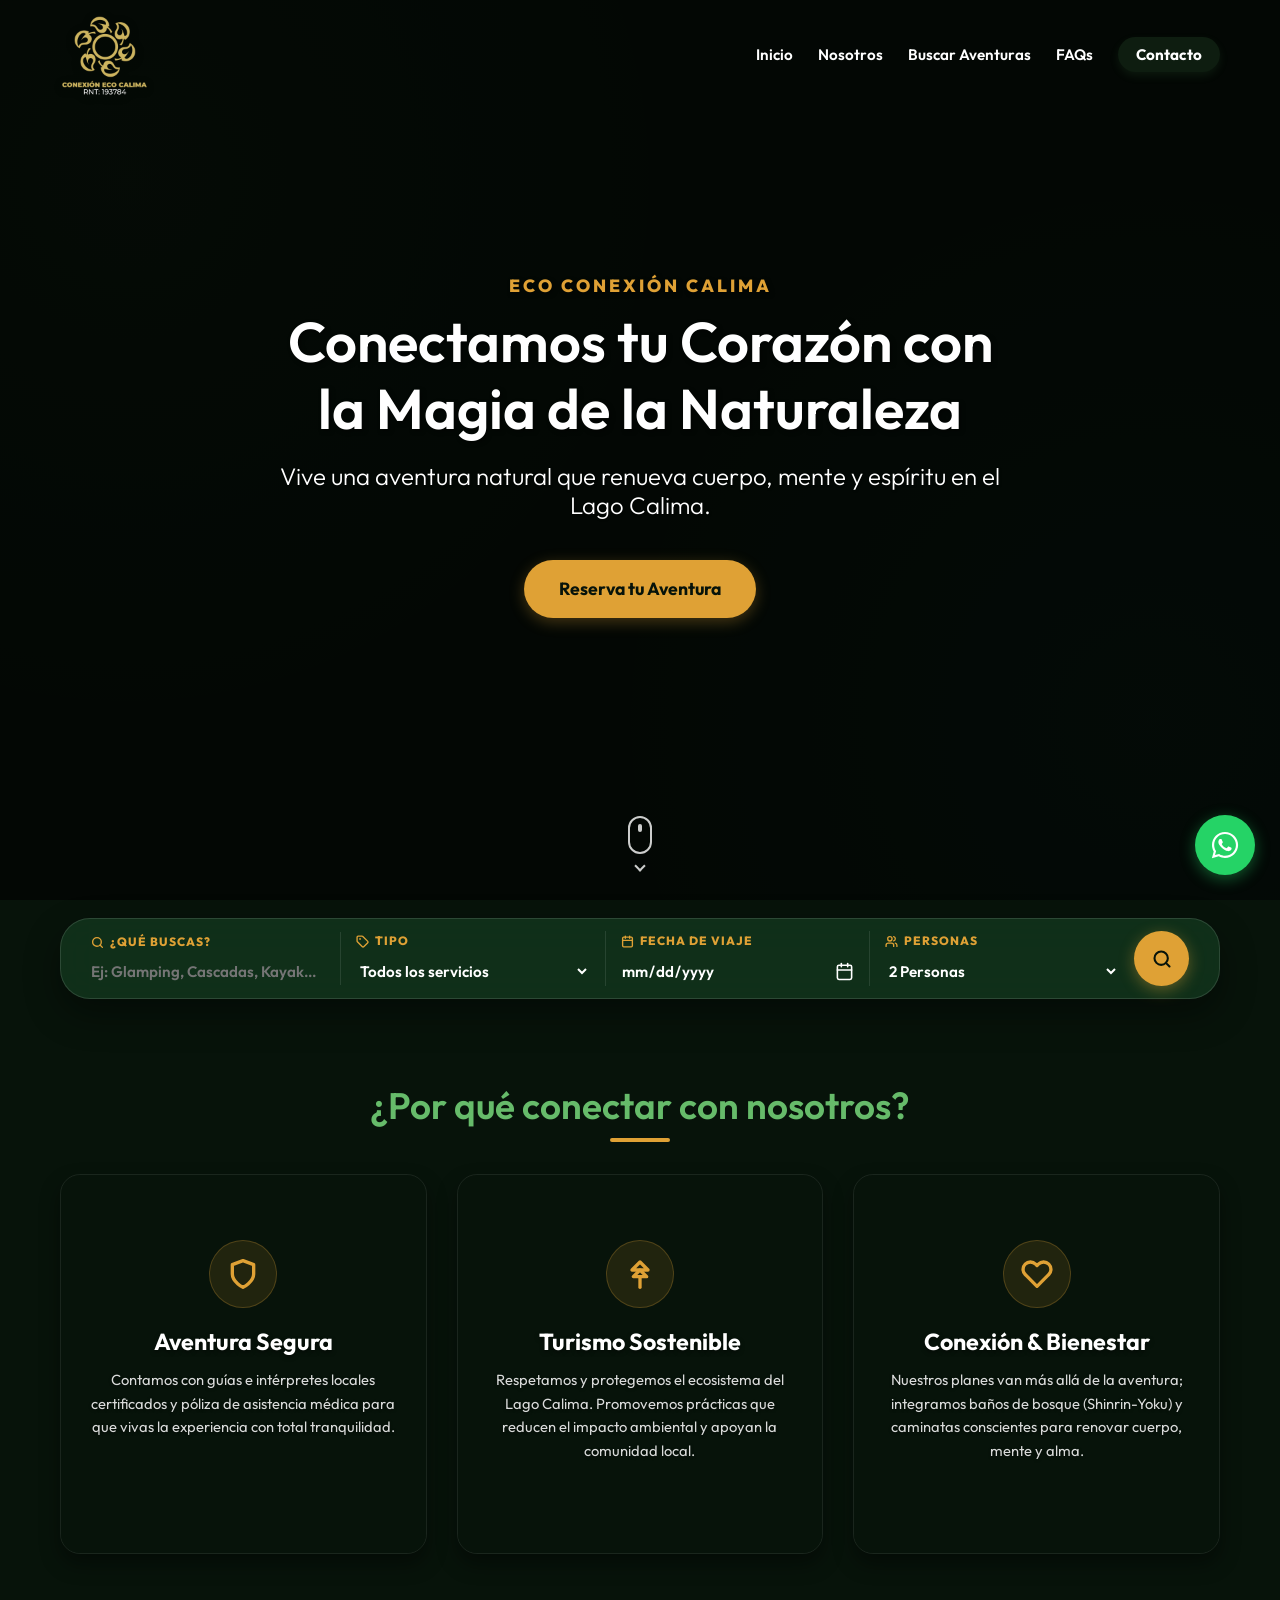
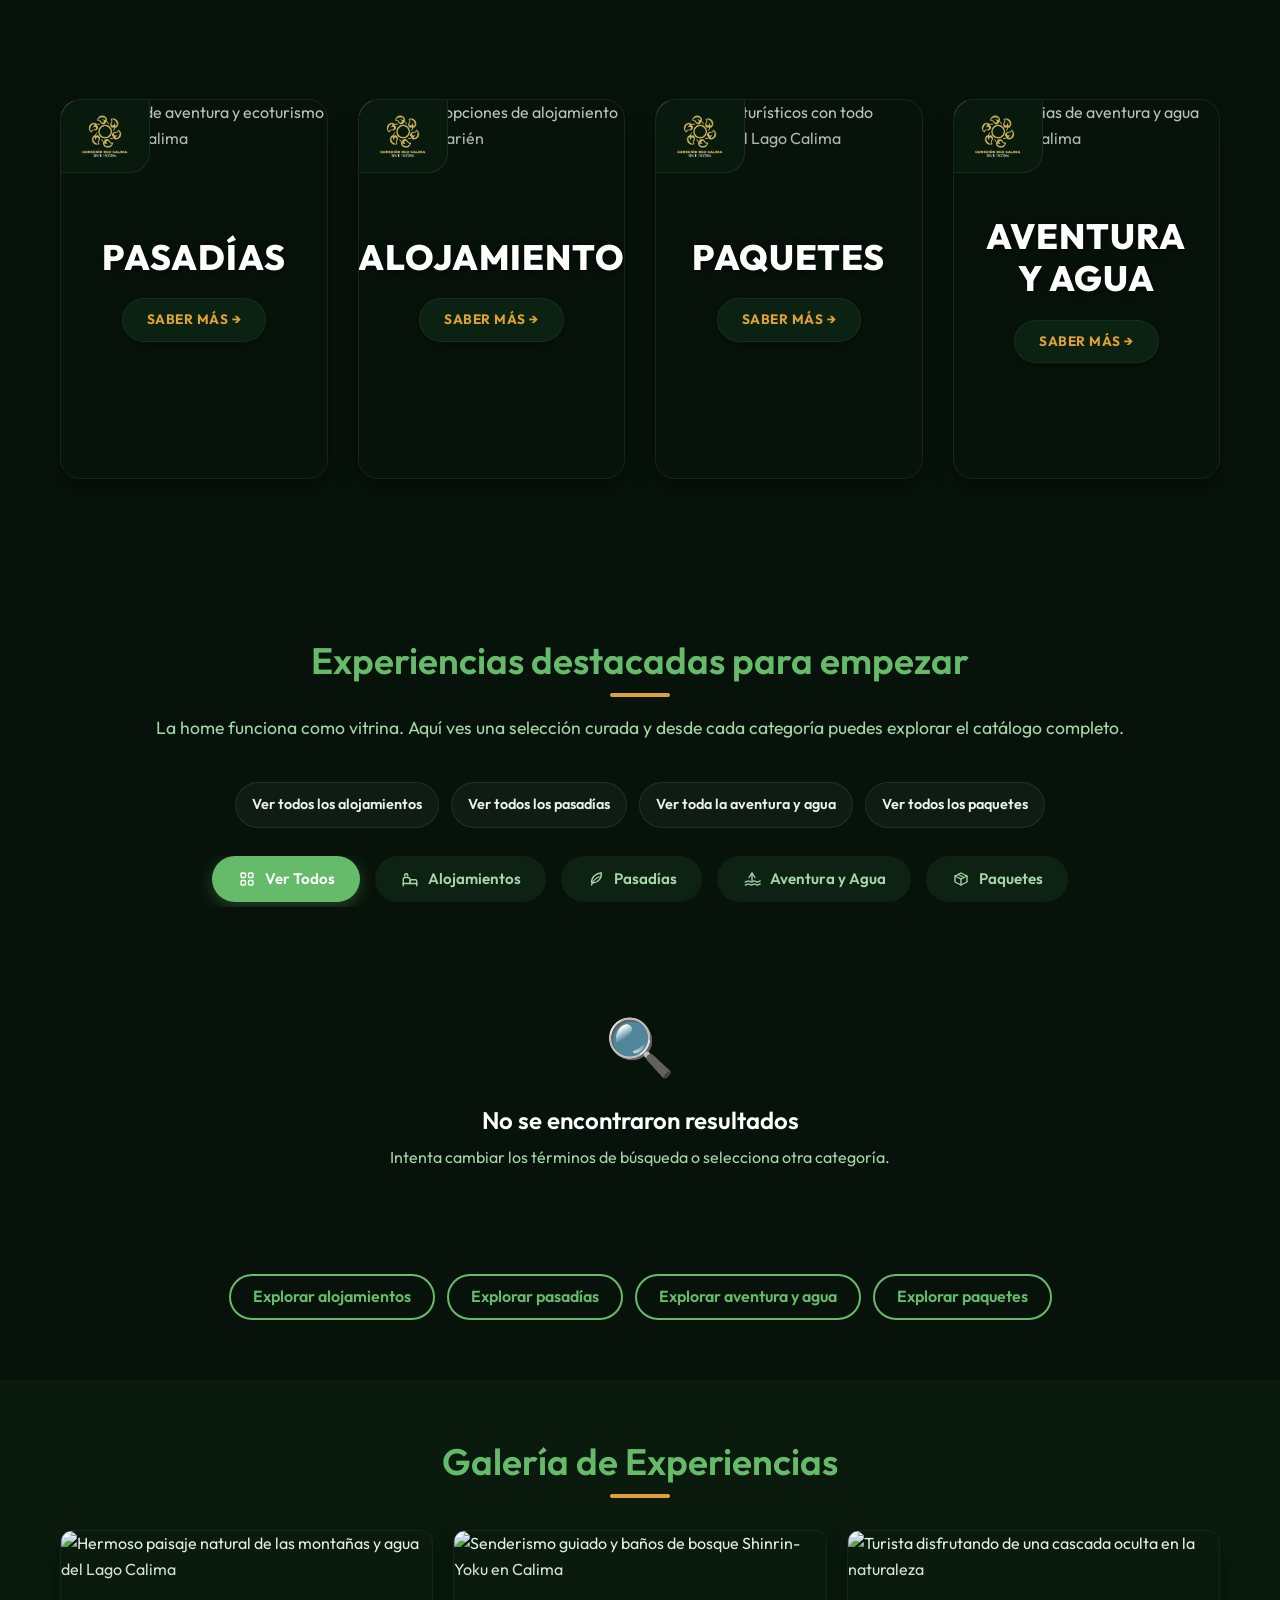
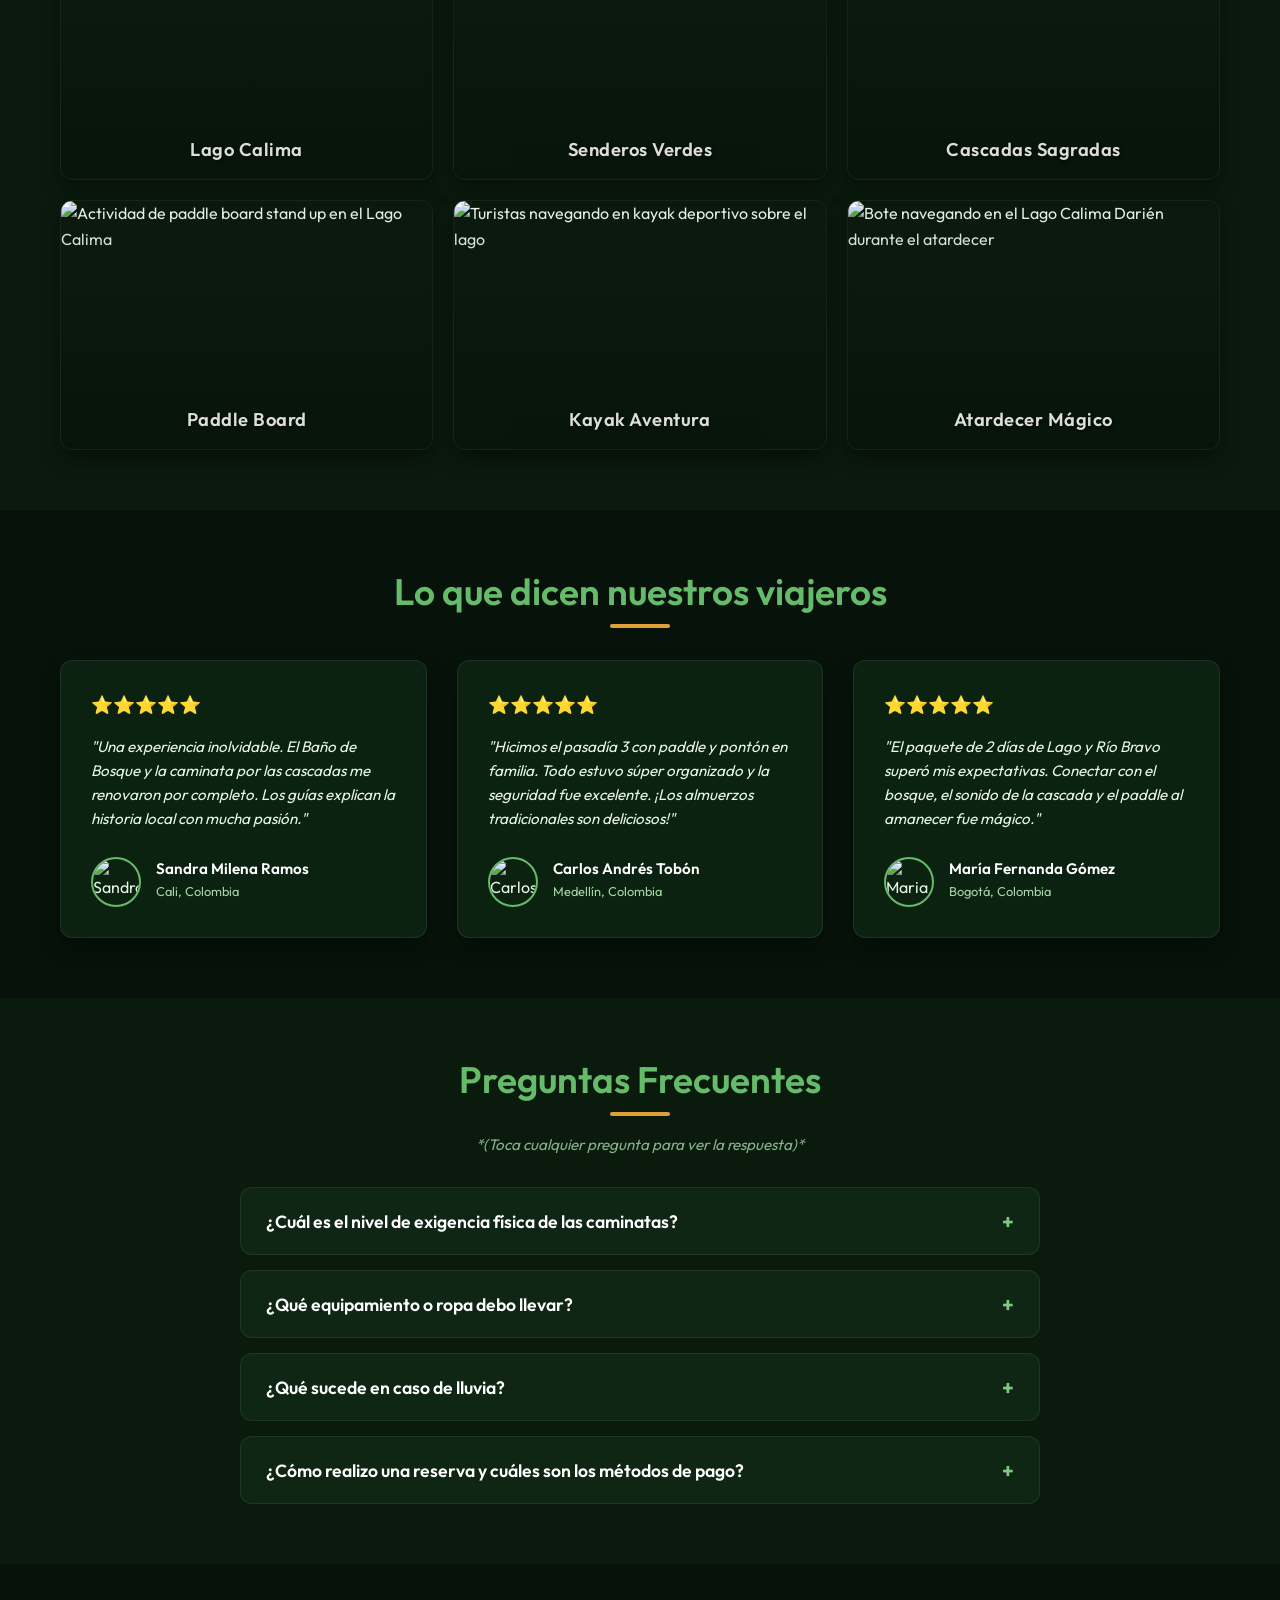
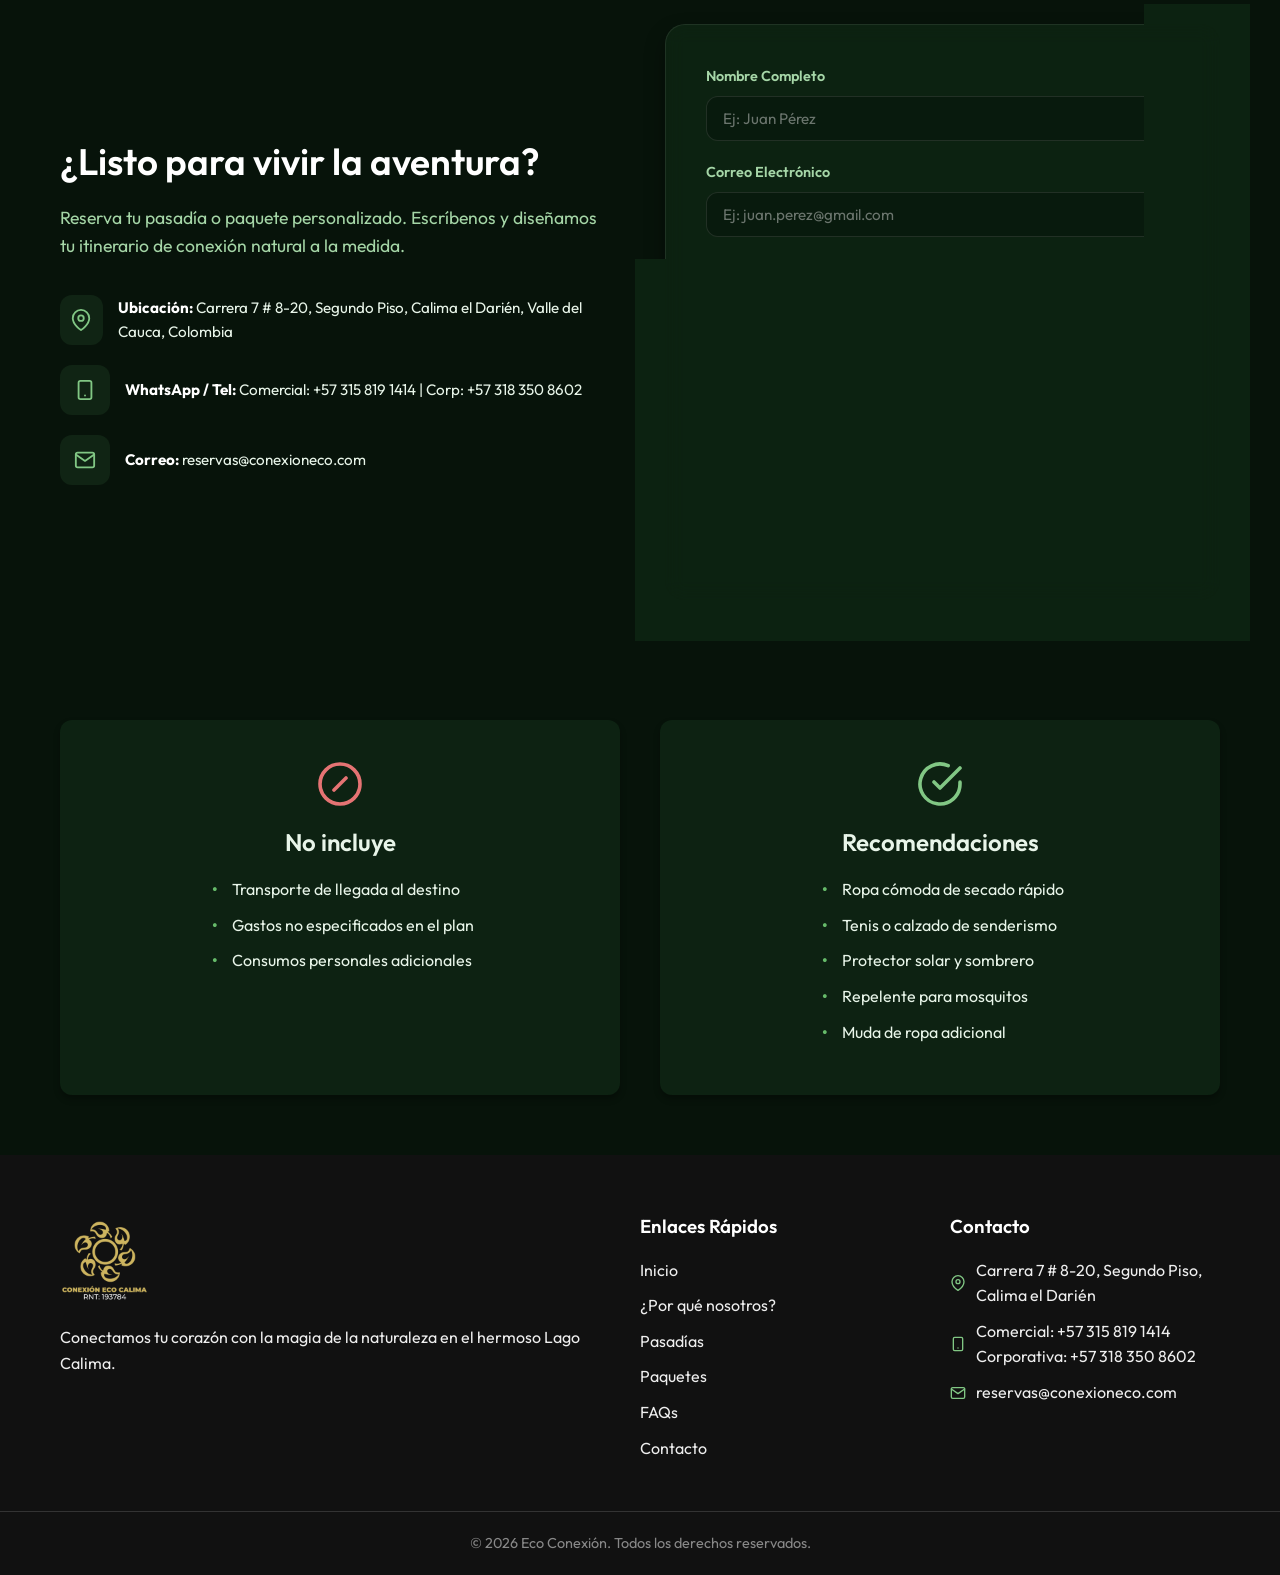
==== commit 2610c7eb: "feat: migracion de persistencia a base de datos MySQL con backend PHP PDO" ====
--- a/index.html
+++ b/index.html
@@ -80,7 +80,7 @@
     <link rel="preconnect" href="https://fonts.googleapis.com">
     <link rel="preconnect" href="https://fonts.gstatic.com" crossorigin>
     <link href="https://fonts.googleapis.com/css2?family=Outfit:wght@300;400;600;800&display=swap" rel="stylesheet">
-    <link rel="stylesheet" href="styles.css?v=3.1">
+    <link rel="stylesheet" href="styles.css?v=3.2">
 </head>
 
 <body data-catalog-mode="featured">
@@ -220,43 +220,54 @@
             <h2 class="section-title">¿Por qué conectar con nosotros?</h2>
             <div class="grid-3-cols">
                 <div class="pilar-card">
-                    <div class="pilar-icon">
-                        <svg xmlns="http://www.w3.org/2000/svg" width="40" height="40" viewBox="0 0 24 24" fill="none"
-                            stroke="currentColor" stroke-width="2" stroke-linecap="round" stroke-linejoin="round"
-                            class="pilar-svg">
-                            <path d="M12 22s8-4 8-10V5l-8-3-8 3v7c0 6 8 10 8 10z" />
-                        </svg>
-                    </div>
-                    <h3>Aventura Segura</h3>
-                    <p>Contamos con guías e intérpretes locales certificados y póliza de asistencia médica para que
-                        vivas la experiencia con total tranquilidad.</p>
+                    <div class="pilar-card-bg" style="background-image: url('https://images.unsplash.com/photo-1501555088652-021faa106b9b?q=80&w=1200&auto=format&fit=crop');"></div>
+                    <div class="pilar-card-overlay"></div>
+                    <div class="pilar-card-content">
+                        <div class="pilar-icon-container">
+                            <svg xmlns="http://www.w3.org/2000/svg" width="32" height="32" viewBox="0 0 24 24" fill="none"
+                                stroke="currentColor" stroke-width="2.5" stroke-linecap="round" stroke-linejoin="round"
+                                class="pilar-svg">
+                                <path d="M12 22s8-4 8-10V5l-8-3-8 3v7c0 6 8 10 8 10z" />
+                            </svg>
+                        </div>
+                        <h3>Aventura Segura</h3>
+                        <p>Contamos con guías e intérpretes locales certificados y póliza de asistencia médica para que
+                            vivas la experiencia con total tranquilidad.</p>
+                    </div>
                 </div>
                 <div class="pilar-card">
-                    <div class="pilar-icon">
-                        <svg xmlns="http://www.w3.org/2000/svg" width="40" height="40" viewBox="0 0 24 24" fill="none"
-                            stroke="currentColor" stroke-width="2" stroke-linecap="round" stroke-linejoin="round"
-                            class="pilar-svg">
-                            <path d="m17 14-5-5-5 5h10Z" />
-                            <path d="m18 9-6-6-6 6h12Z" />
-                            <path d="M12 14v8" />
-                        </svg>
-                    </div>
-                    <h3>Turismo Sostenible</h3>
-                    <p>Respetamos y protegemos el ecosistema del Lago Calima. Promovemos prácticas que reducen el
-                        impacto ambiental y apoyan la comunidad local.</p>
+                    <div class="pilar-card-bg" style="background-image: url('https://images.unsplash.com/photo-1473448912268-2022ce9509d8?q=80&w=1200&auto=format&fit=crop');"></div>
+                    <div class="pilar-card-overlay"></div>
+                    <div class="pilar-card-content">
+                        <div class="pilar-icon-container">
+                            <svg xmlns="http://www.w3.org/2000/svg" width="32" height="32" viewBox="0 0 24 24" fill="none"
+                                stroke="currentColor" stroke-width="2.5" stroke-linecap="round" stroke-linejoin="round"
+                                class="pilar-svg">
+                                <path d="m17 14-5-5-5 5h10Z" />
+                                <path d="m18 9-6-6-6 6h12Z" />
+                                <path d="M12 14v8" />
+                            </svg>
+                        </div>
+                        <h3>Turismo Sostenible</h3>
+                        <p>Respetamos y protegemos el ecosistema del Lago Calima. Promovemos prácticas que reducen el
+                            impacto ambiental y apoyan la comunidad local.</p>
+                    </div>
                 </div>
                 <div class="pilar-card">
-                    <div class="pilar-icon">
-                        <svg xmlns="http://www.w3.org/2000/svg" width="40" height="40" viewBox="0 0 24 24" fill="none"
-                            stroke="currentColor" stroke-width="2" stroke-linecap="round" stroke-linejoin="round"
-                            class="pilar-svg">
-                            <path
-                                d="M20.84 4.61a5.5 5.5 0 0 0-7.78 0L12 5.67l-1.06-1.06a5.5 5.5 0 0 0-7.78 7.78l1.06 1.06L12 21.23l7.78-7.78 1.06-1.06a5.5 5.5 0 0 0 0-7.78z" />
-                        </svg>
-                    </div>
-                    <h3>Conexión & Bienestar</h3>
-                    <p>Nuestros planes van más allá de la aventura; integramos baños de bosque (Shinrin-Yoku) y
-                        caminatas conscientes para renovar cuerpo, mente y alma.</p>
+                    <div class="pilar-card-bg" style="background-image: url('https://images.unsplash.com/photo-1506126613408-eca07ce68773?q=80&w=1200&auto=format&fit=crop');"></div>
+                    <div class="pilar-card-overlay"></div>
+                    <div class="pilar-card-content">
+                        <div class="pilar-icon-container">
+                            <svg xmlns="http://www.w3.org/2000/svg" width="32" height="32" viewBox="0 0 24 24" fill="none"
+                                stroke="currentColor" stroke-width="2.5" stroke-linecap="round" stroke-linejoin="round"
+                                class="pilar-svg">
+                                <path d="M20.84 4.61a5.5 5.5 0 0 0-7.78 0L12 5.67l-1.06-1.06a5.5 5.5 0 0 0-7.78 7.78l1.06 1.06L12 21.23l7.78-7.78 1.06-1.06a5.5 5.5 0 0 0 0-7.78z" />
+                            </svg>
+                        </div>
+                        <h3>Conexión & Bienestar</h3>
+                        <p>Nuestros planes van más allá de la aventura; integramos baños de bosque (Shinrin-Yoku) y
+                            caminatas conscientes para renovar cuerpo, mente y alma.</p>
+                    </div>
                 </div>
             </div>
         </div>
--- a/styles.css
+++ b/styles.css
@@ -52,6 +52,27 @@
 
 ul {
     list-style: none;
+}
+
+/* Date Inputs & Calendars */
+input[type="date"] {
+    color-scheme: dark !important;
+}
+
+input[type="date"]::-webkit-calendar-picker-indicator {
+    background: url('data:image/svg+xml;utf8,<svg xmlns="http://www.w3.org/2000/svg" width="16" height="16" viewBox="0 0 24 24" fill="none" stroke="%23ffffff" stroke-width="2" stroke-linecap="round" stroke-linejoin="round"><rect x="3" y="4" width="18" height="18" rx="2" ry="2"></rect><line x1="16" y1="2" x2="16" y2="6"></line><line x1="8" y1="2" x2="8" y2="6"></line><line x1="3" y1="10" x2="21" y2="10"></line></svg>') no-repeat center / contain !important;
+    filter: none !important;
+    cursor: pointer;
+}
+
+/* Prevent price wrapping in checkout card and mobile booking bar */
+#card-price-amount,
+#card-old-price,
+#breakdown-calc-val,
+#breakdown-discount-val,
+#breakdown-total-val,
+#m-bar-price-amount {
+    white-space: nowrap !important;
 }
 
 .container {
@@ -1068,53 +1089,150 @@
 
 /* 1. Pilares Section */
 .pilares-section {
-    padding: 60px 0;
+    padding: 85px 0;
     background-color: var(--bg-light);
 }
 
 .pilar-card {
-    background-color: var(--bg-card);
-    backdrop-filter: blur(10px);
-    -webkit-backdrop-filter: blur(10px);
+    position: relative;
+    height: 380px;
+    border-radius: var(--radius-lg);
+    overflow: hidden;
     border: 1px solid rgba(255, 255, 255, 0.08);
-    border-radius: var(--radius-md);
-    padding: 35px 25px;
-    text-align: center;
     box-shadow: var(--shadow-md);
     transition: var(--transition);
-}
-
+    display: flex;
+    flex-direction: column;
+    justify-content: flex-start;
+}
+
+/* Background image container inside the card */
+.pilar-card-bg {
+    position: absolute;
+    top: 0;
+    left: 0;
+    width: 100%;
+    height: 100%;
+    background-size: cover;
+    background-position: center;
+    transition: transform 0.6s cubic-bezier(0.25, 1, 0.5, 1);
+    z-index: 1;
+}
+
+/* Vignette overlay to ensure text contrast */
+.pilar-card-overlay {
+    position: absolute;
+    top: 0;
+    left: 0;
+    width: 100%;
+    height: 100%;
+    background: linear-gradient(
+        to bottom,
+        rgba(7, 19, 10, 0.15) 0%,
+        rgba(7, 19, 10, 0.65) 50%,
+        rgba(7, 19, 10, 0.95) 100%
+    );
+    z-index: 2;
+    transition: var(--transition);
+}
+
+/* The content wrapper */
+.pilar-card-content {
+    position: relative;
+    z-index: 3;
+    height: 100%;
+    padding: 65px 25px 35px;
+    display: flex;
+    flex-direction: column;
+    align-items: center;
+    text-align: center;
+    justify-content: flex-start;
+    transition: transform 0.4s cubic-bezier(0.25, 1, 0.5, 1);
+}
+
+.pilar-icon-container {
+    width: 68px;
+    height: 68px;
+    border-radius: 50%;
+    background: rgba(223, 161, 53, 0.12);
+    border: 1px solid rgba(223, 161, 53, 0.25);
+    display: flex;
+    align-items: center;
+    justify-content: center;
+    margin-bottom: 20px;
+    transition: var(--transition);
+}
+
+.pilar-svg {
+    color: var(--accent-gold);
+    transition: transform 0.3s ease, color 0.3s ease;
+}
+
+/* Hover effects */
 .pilar-card:hover {
     transform: translateY(-8px);
     border-color: rgba(223, 161, 53, 0.35);
     box-shadow: 0 15px 35px rgba(223, 161, 53, 0.18);
 }
 
-.pilar-icon {
-    margin-bottom: 20px;
-    display: inline-block;
-}
-
-.pilar-svg {
-    color: var(--accent-gold);
-    transition: transform 0.3s ease, color 0.3s ease;
+.pilar-card:hover .pilar-card-bg {
+    transform: scale(1.08);
+}
+
+.pilar-card:hover .pilar-card-overlay {
+    background: linear-gradient(
+        to bottom,
+        rgba(7, 19, 10, 0.05) 0%,
+        rgba(7, 19, 10, 0.55) 45%,
+        rgba(7, 19, 10, 0.92) 100%
+    );
+}
+
+.pilar-card:hover .pilar-icon-container {
+    background: var(--accent-gold);
+    border-color: var(--accent-gold);
+    transform: rotate(-10deg) scale(1.1);
 }
 
 .pilar-card:hover .pilar-svg {
-    transform: scale(1.15) rotate(5deg);
+    color: #07130a;
+}
+
+.pilar-card h3 {
+    font-size: 1.45rem;
+    font-weight: 700;
+    color: var(--white);
+    margin-bottom: 12px;
+    text-shadow: 0 2px 4px rgba(0, 0, 0, 0.5);
+    transition: var(--transition);
+}
+
+.pilar-card:hover h3 {
     color: var(--accent-gold-hover);
 }
 
-.pilar-card h3 {
-    font-size: 1.4rem;
-    color: var(--primary-green-light);
-    margin-bottom: 15px;
-}
-
 .pilar-card p {
-    font-size: 0.95rem;
-    color: var(--text-dark);
+    font-size: 0.92rem;
     line-height: 1.6;
+    color: rgba(255, 255, 255, 0.85);
+    text-shadow: 0 1px 3px rgba(0, 0, 0, 0.5);
+}
+
+/* Línea decorativa dinámica inferior */
+.pilar-card::after {
+    content: '';
+    position: absolute;
+    bottom: 0;
+    left: 0;
+    width: 0;
+    height: 4px;
+    background: linear-gradient(90deg, var(--accent-gold), var(--primary-green));
+    transition: width 0.4s ease;
+    z-index: 4;
+}
+
+.pilar-card:hover::after {
+    width: 100%;
 }
 
 /* 2. Gallery Section */
@@ -3174,3 +3292,551 @@
         justify-content: flex-start;
     }
 }
+
+/* ==========================================================================
+   REDiseño AIRBNB STYLE - PAGINA DE RESERVAS (booking.html)
+   ========================================================================== */
+
+/* Contenedor Principal */
+.airbnb-detail-container {
+    max-width: 1120px;
+    margin: 100px auto 40px;
+    padding: 0 24px;
+    font-family: var(--font-main);
+    color: var(--text-dark);
+}
+
+/* Cabecera de Producto */
+.airbnb-detail-header {
+    margin-bottom: 24px;
+}
+
+.airbnb-product-title {
+    font-size: 2rem;
+    font-weight: 800;
+    color: var(--white);
+    margin-bottom: 8px;
+    line-height: 1.2;
+}
+
+.airbnb-header-meta {
+    display: flex;
+    justify-content: space-between;
+    align-items: center;
+    font-size: 0.9rem;
+    color: var(--text-light);
+}
+
+.airbnb-meta-left {
+    display: flex;
+    align-items: center;
+    flex-wrap: wrap;
+}
+
+.airbnb-meta-rating {
+    font-weight: 700;
+    color: var(--white);
+    display: inline-flex;
+    align-items: center;
+}
+
+.meta-reviews-link {
+    text-decoration: underline;
+    cursor: pointer;
+    font-weight: 600;
+    color: var(--text-light);
+    transition: var(--transition);
+}
+
+.meta-reviews-link:hover {
+    color: var(--accent-gold);
+}
+
+.airbnb-meta-location {
+    text-decoration: underline;
+    font-weight: 600;
+    cursor: pointer;
+    margin-left: 5px;
+}
+
+.airbnb-meta-location:hover {
+    color: var(--accent-gold);
+}
+
+.header-action-btn:hover {
+    color: var(--white) !important;
+    text-decoration: underline;
+}
+
+/* Grilla de Fotos de 5 Imágenes (Airbnb Grid) */
+.airbnb-photo-grid {
+    display: grid;
+    grid-template-columns: 2fr 1fr 1fr;
+    grid-template-rows: 1fr 1fr;
+    gap: 8px;
+    height: 450px;
+    border-radius: 16px;
+    overflow: hidden;
+    position: relative;
+    margin-top: 15px;
+}
+
+.airbnb-photo-grid .photo-item-main {
+    grid-column: 1 / 2;
+    grid-row: 1 / 3;
+    height: 100%;
+    overflow: hidden;
+}
+
+.airbnb-photo-grid .photo-item-sub {
+    height: 100%;
+    overflow: hidden;
+}
+
+.airbnb-photo-grid .photo-item-sub img,
+.airbnb-photo-grid .photo-item-main img {
+    width: 100%;
+    height: 100%;
+    object-fit: cover;
+    transition: transform 0.4s cubic-bezier(0.4, 0, 0.2, 1), filter 0.3s ease;
+    filter: brightness(0.85);
+    cursor: pointer;
+    display: block;
+}
+
+.airbnb-photo-grid .photo-item-sub img:hover,
+.airbnb-photo-grid .photo-item-main img:hover {
+    transform: scale(1.03);
+    filter: brightness(1.02);
+}
+
+/* Botón ver todas las fotos */
+.btn-show-all-photos:hover {
+    background: rgba(0, 0, 0, 0.9) !important;
+    transform: scale(1.02);
+}
+
+/* Layout Columnas */
+.airbnb-columns-layout {
+    display: flex;
+    gap: 48px;
+    margin-top: 32px;
+}
+
+/* Highlight Items */
+.highlight-item {
+    display: flex;
+    gap: 16px;
+    align-items: flex-start;
+}
+
+.highlight-icon {
+    color: var(--accent-gold);
+    flex-shrink: 0;
+}
+
+/* Comodidades Grid */
+.amenities-grid {
+    display: grid;
+    grid-template-columns: repeat(2, 1fr);
+    gap: 16px;
+}
+
+.amenity-item {
+    display: flex;
+    align-items: center;
+    gap: 12px;
+}
+
+/* Mock Calendario */
+.mock-calendar-container {
+    background: rgba(0, 0, 0, 0.25);
+    border: 1px solid rgba(255, 255, 255, 0.08);
+    border-radius: 16px;
+    padding: 24px;
+}
+
+/* Reseñas y puntuación detallada */
+.reviews-score-grid {
+    display: grid;
+    grid-template-columns: repeat(2, 1fr);
+    column-gap: 40px;
+    row-gap: 16px;
+    margin-bottom: 30px;
+}
+
+.score-row {
+    display: flex;
+    align-items: center;
+    justify-content: space-between;
+    font-size: 0.9rem;
+}
+
+.progress-bar-wrapper {
+    flex: 1;
+    height: 4px;
+    background: rgba(255, 255, 255, 0.1);
+    border-radius: 4px;
+    margin: 0 16px;
+    overflow: hidden;
+}
+
+.progress-bar-fill {
+    height: 100%;
+    background: var(--primary-green-light);
+    border-radius: 4px;
+}
+
+.score-num {
+    font-weight: 600;
+    color: var(--white);
+}
+
+/* Tarjeta Sticky de Reserva */
+.airbnb-booking-card {
+    background: var(--bg-card);
+    backdrop-filter: blur(25px);
+    -webkit-backdrop-filter: blur(25px);
+    border: 1px solid rgba(255, 255, 255, 0.1);
+    border-radius: 24px;
+    padding: 24px;
+    box-shadow: 0 16px 40px rgba(0,0,0,0.3);
+    display: flex;
+    flex-direction: column;
+    gap: 20px;
+}
+
+.booking-fields-box {
+    border: 1px solid rgba(255, 255, 255, 0.18);
+    border-radius: 12px;
+    overflow: hidden;
+    background: rgba(0, 0, 0, 0.35);
+}
+
+.field-item {
+    padding: 10px 14px;
+}
+
+.date-field input {
+    background: transparent;
+    border: none;
+    color: var(--white);
+    font-family: inherit;
+    font-size: 0.88rem;
+    font-weight: 600;
+    outline: none;
+    cursor: pointer;
+    width: 100%;
+}
+
+.guests-field select {
+    background: transparent;
+    border: none;
+    color: var(--white);
+    font-family: inherit;
+    font-size: 0.88rem;
+    font-weight: 600;
+    outline: none;
+    cursor: pointer;
+    width: 100%;
+}
+
+.btn-reserva-airbnb {
+    background: linear-gradient(135deg, var(--accent-gold) 0%, #c4871e 100%);
+    color: var(--bg-light) !important;
+    border: none;
+    border-radius: 12px;
+    padding: 14px;
+    font-weight: 800;
+    font-size: 1.1rem;
+    cursor: pointer;
+    transition: var(--transition);
+    text-align: center;
+    width: 100%;
+    box-shadow: 0 4px 15px rgba(223, 161, 53, 0.4);
+    letter-spacing: 0.5px;
+    text-transform: uppercase;
+}
+
+.btn-reserva-airbnb:hover {
+    background: linear-gradient(135deg, var(--accent-gold-hover) 0%, var(--accent-gold) 100%);
+    transform: translateY(-2px);
+    box-shadow: 0 6px 20px rgba(223, 161, 53, 0.6);
+}
+
+.btn-reserva-airbnb:active {
+    transform: translateY(0);
+}
+
+/* Desglose de Precios */
+.price-breakdown-table {
+    display: flex;
+    flex-direction: column;
+    gap: 12px;
+}
+
+.breakdown-row {
+    display: flex;
+    justify-content: space-between;
+    font-size: 0.92rem;
+    color: var(--text-dark);
+}
+
+.breakdown-row.discount {
+    color: #81c784;
+}
+
+.breakdown-divider {
+    border-top: 1px solid rgba(255, 255, 255, 0.08);
+    margin: 6px 0;
+}
+
+.total-row {
+    font-size: 1.1rem;
+    color: var(--white);
+}
+
+.total-row strong {
+    color: var(--accent-gold);
+    font-size: 1.2rem;
+}
+
+.old-price {
+    text-decoration: line-through;
+    font-size: 0.95rem;
+    color: var(--text-light);
+    margin-right: 6px;
+}
+
+/* Responsive Grid and Sticky Card */
+@media (max-width: 900px) {
+    .airbnb-columns-layout {
+        flex-direction: column-reverse;
+        gap: 30px;
+    }
+
+    .airbnb-right-col {
+        width: 100% !important;
+        position: static !important;
+    }
+
+    .airbnb-booking-card {
+        position: static !important;
+        box-shadow: none;
+        border-color: rgba(255, 255, 255, 0.06);
+    }
+
+    .airbnb-photo-grid {
+        grid-template-columns: 1fr !important;
+        grid-template-rows: 1fr !important;
+        height: 280px !important;
+    }
+
+    .airbnb-photo-grid .photo-item-sub {
+        display: none !important;
+    }
+
+    .airbnb-photo-grid .photo-item-main {
+        grid-column: 1 / -1 !important;
+        grid-row: 1 / -1 !important;
+        border-radius: 12px !important;
+        width: 100% !important;
+        height: 100% !important;
+    }
+
+    .mobile-booking-bottom-bar {
+        display: flex !important;
+    }
+
+    .airbnb-detail-container {
+        margin-top: 80px;
+        padding-bottom: 100px; /* Evitar que el bottom bar tape el contenido */
+    }
+
+    .mock-calendar-container .mobile-hide {
+        display: none !important;
+    }
+
+    .reviews-score-grid,
+    .reviews-comments-grid {
+        grid-template-columns: 1fr !important;
+    }
+}
+
+/* AJUSTES DE CABECERA Y LOGO PARA LA PÁGINA DE RESERVAS */
+.booking-page #main-header {
+    background-color: rgba(13, 36, 21, 0.98) !important;
+    backdrop-filter: blur(12px);
+    -webkit-backdrop-filter: blur(12px);
+    padding: 12px 0 !important;
+    box-shadow: 0 4px 30px rgba(0, 0, 0, 0.15);
+    border-bottom: 1px solid rgba(255, 255, 255, 0.05);
+}
+
+.booking-page #main-header .logo {
+    display: flex;
+    align-items: center;
+}
+
+.booking-page #main-header .header-logo {
+    height: 56px !important;
+    width: auto !important;
+    object-fit: contain;
+    filter: drop-shadow(0 2px 8px rgba(0, 0, 0, 0.2));
+    transition: transform 0.25s ease;
+}
+
+.booking-page #main-header .header-logo:hover {
+    transform: scale(1.03);
+}
+
+/* ESPACIADO Y DISEÑO DE DETALLE ESTILO AIRBNB */
+.booking-page .booking-page-shell {
+    padding-top: 140px !important;
+}
+
+.booking-page .airbnb-detail-container {
+    max-width: 1120px;
+    margin: 0 auto 40px !important;
+    padding: 0 24px;
+}
+
+/* Cabecera del producto (Título y Metadatos) */
+.booking-page .airbnb-detail-header {
+    margin-bottom: 28px !important;
+}
+
+.booking-page .airbnb-product-title {
+    font-size: clamp(1.8rem, 3.2vw, 2.5rem) !important;
+    font-weight: 800;
+    color: var(--white);
+    letter-spacing: -0.02em;
+    line-height: 1.15;
+    margin-bottom: 10px !important;
+    text-shadow: none !important;
+}
+
+.booking-page .airbnb-header-meta {
+    font-size: 0.92rem !important;
+    color: var(--text-light);
+    display: flex;
+    justify-content: space-between;
+    align-items: center;
+    flex-wrap: wrap;
+    gap: 15px;
+}
+
+.booking-page .airbnb-meta-left {
+    display: flex;
+    align-items: center;
+    flex-wrap: wrap;
+}
+
+.booking-page .airbnb-meta-rating {
+    font-weight: 700;
+    color: var(--white);
+    display: inline-flex;
+    align-items: center;
+}
+
+.booking-page .meta-reviews-link,
+.booking-page .airbnb-meta-location {
+    color: var(--text-light) !important;
+    text-decoration: underline;
+    font-weight: 600;
+    transition: color 0.2s ease;
+}
+
+.booking-page .meta-reviews-link:hover,
+.booking-page .airbnb-meta-location:hover {
+    color: var(--accent-gold) !important;
+}
+
+.booking-page .header-action-btn {
+    background: none !important;
+    border: none !important;
+    padding: 0 !important;
+    font-size: 0.9rem !important;
+    font-weight: 600 !important;
+    color: var(--text-light) !important;
+    cursor: pointer;
+    display: inline-flex;
+    align-items: center;
+    gap: 6px;
+    transition: color 0.2s ease, transform 0.2s ease !important;
+    backdrop-filter: none !important;
+    -webkit-backdrop-filter: none !important;
+    border-radius: 0 !important;
+    text-shadow: none !important;
+}
+
+.booking-page .header-action-btn:hover {
+    color: var(--white) !important;
+    transform: translateY(-1px);
+}
+
+.booking-page .header-action-btn svg {
+    stroke-width: 2.2px;
+}
+
+/* Responsividad */
+@media (max-width: 900px) {
+    .booking-page .booking-page-shell {
+        padding-top: 110px !important;
+    }
+
+    .booking-page .airbnb-detail-header {
+        margin-bottom: 20px !important;
+    }
+
+    .booking-page .airbnb-header-meta {
+        flex-direction: column;
+        align-items: flex-start !important;
+        gap: 10px !important;
+    }
+
+    .booking-page .airbnb-header-actions {
+        display: flex;
+        gap: 20px;
+        margin-top: 5px;
+    }
+}
+
+/* Calendar Navigation Buttons */
+.cal-nav-btn {
+    background: rgba(255, 255, 255, 0.05) !important;
+    border: 1px solid rgba(255, 255, 255, 0.1) !important;
+    color: var(--accent-gold) !important;
+    cursor: pointer !important;
+    border-radius: 50% !important;
+    display: flex !important;
+    align-items: center !important;
+    justify-content: center !important;
+    width: 32px !important;
+    height: 32px !important;
+    transition: all 0.2s ease !important;
+    z-index: 2 !important;
+    padding: 0 !important;
+}
+
+.cal-nav-btn:hover {
+    background: var(--accent-gold) !important;
+    color: #07150c !important; /* contrast dark color matching theme */
+    border-color: var(--accent-gold) !important;
+    transform: scale(1.05);
+}
+
+.cal-nav-btn:active {
+    transform: scale(0.95);
+}
+
+.cal-nav-btn:disabled {
+    opacity: 0.15 !important;
+    cursor: not-allowed !important;
+    pointer-events: none !important;
+    background: rgba(255, 255, 255, 0.02) !important;
+    border-color: rgba(255, 255, 255, 0.05) !important;
+    color: var(--text-dark) !important;
+}
+
+
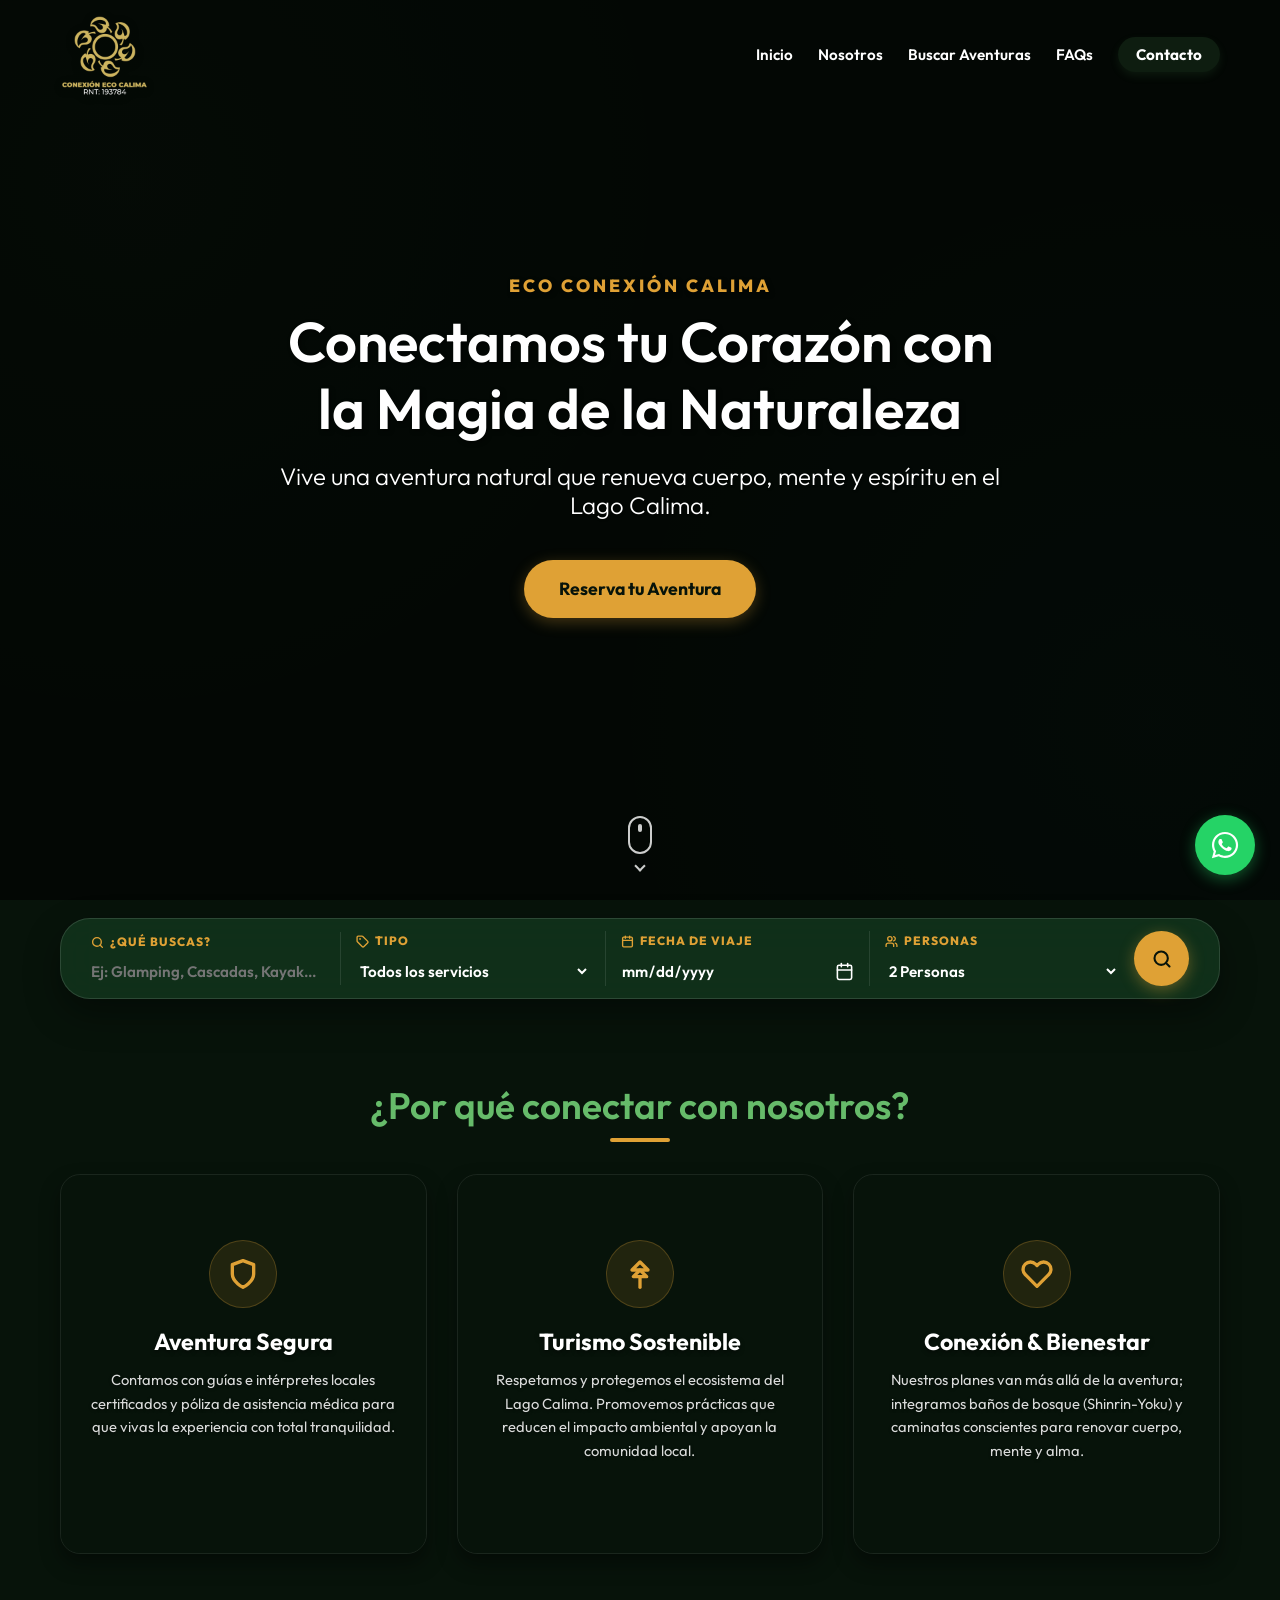
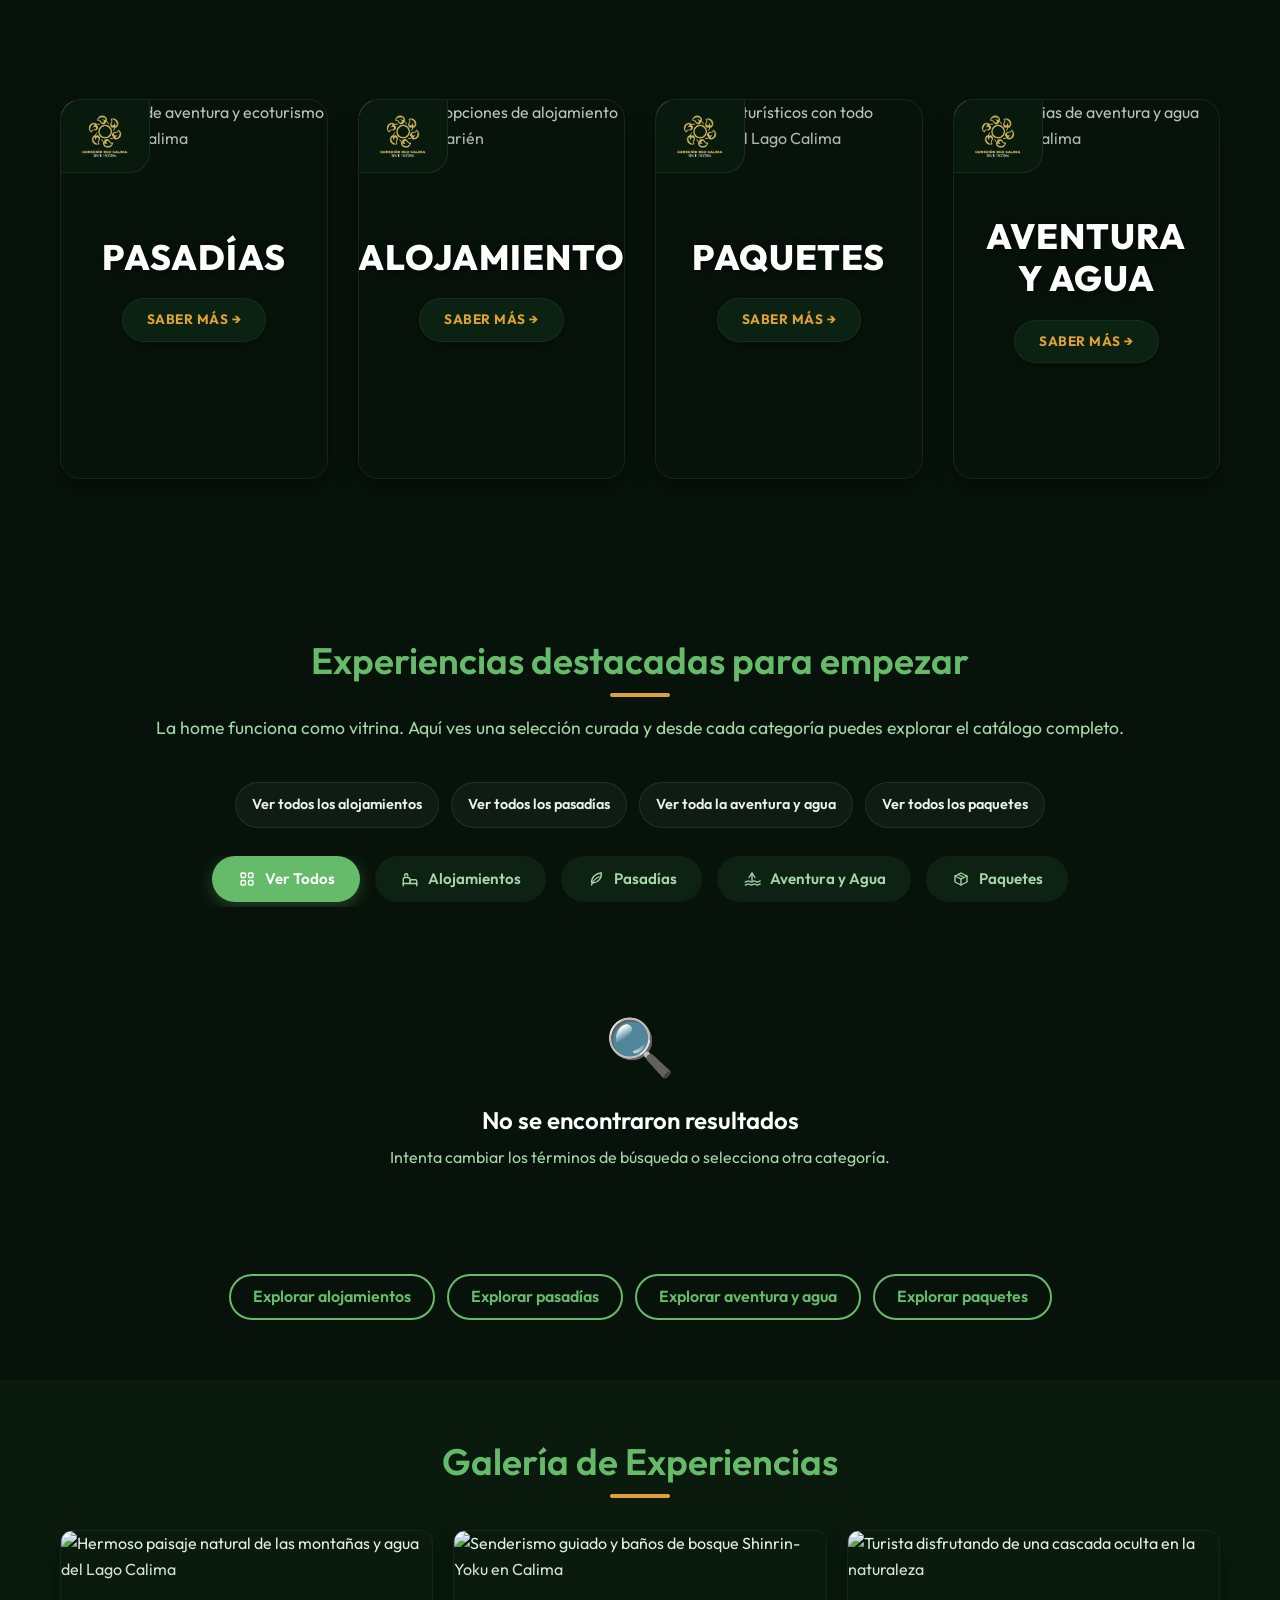
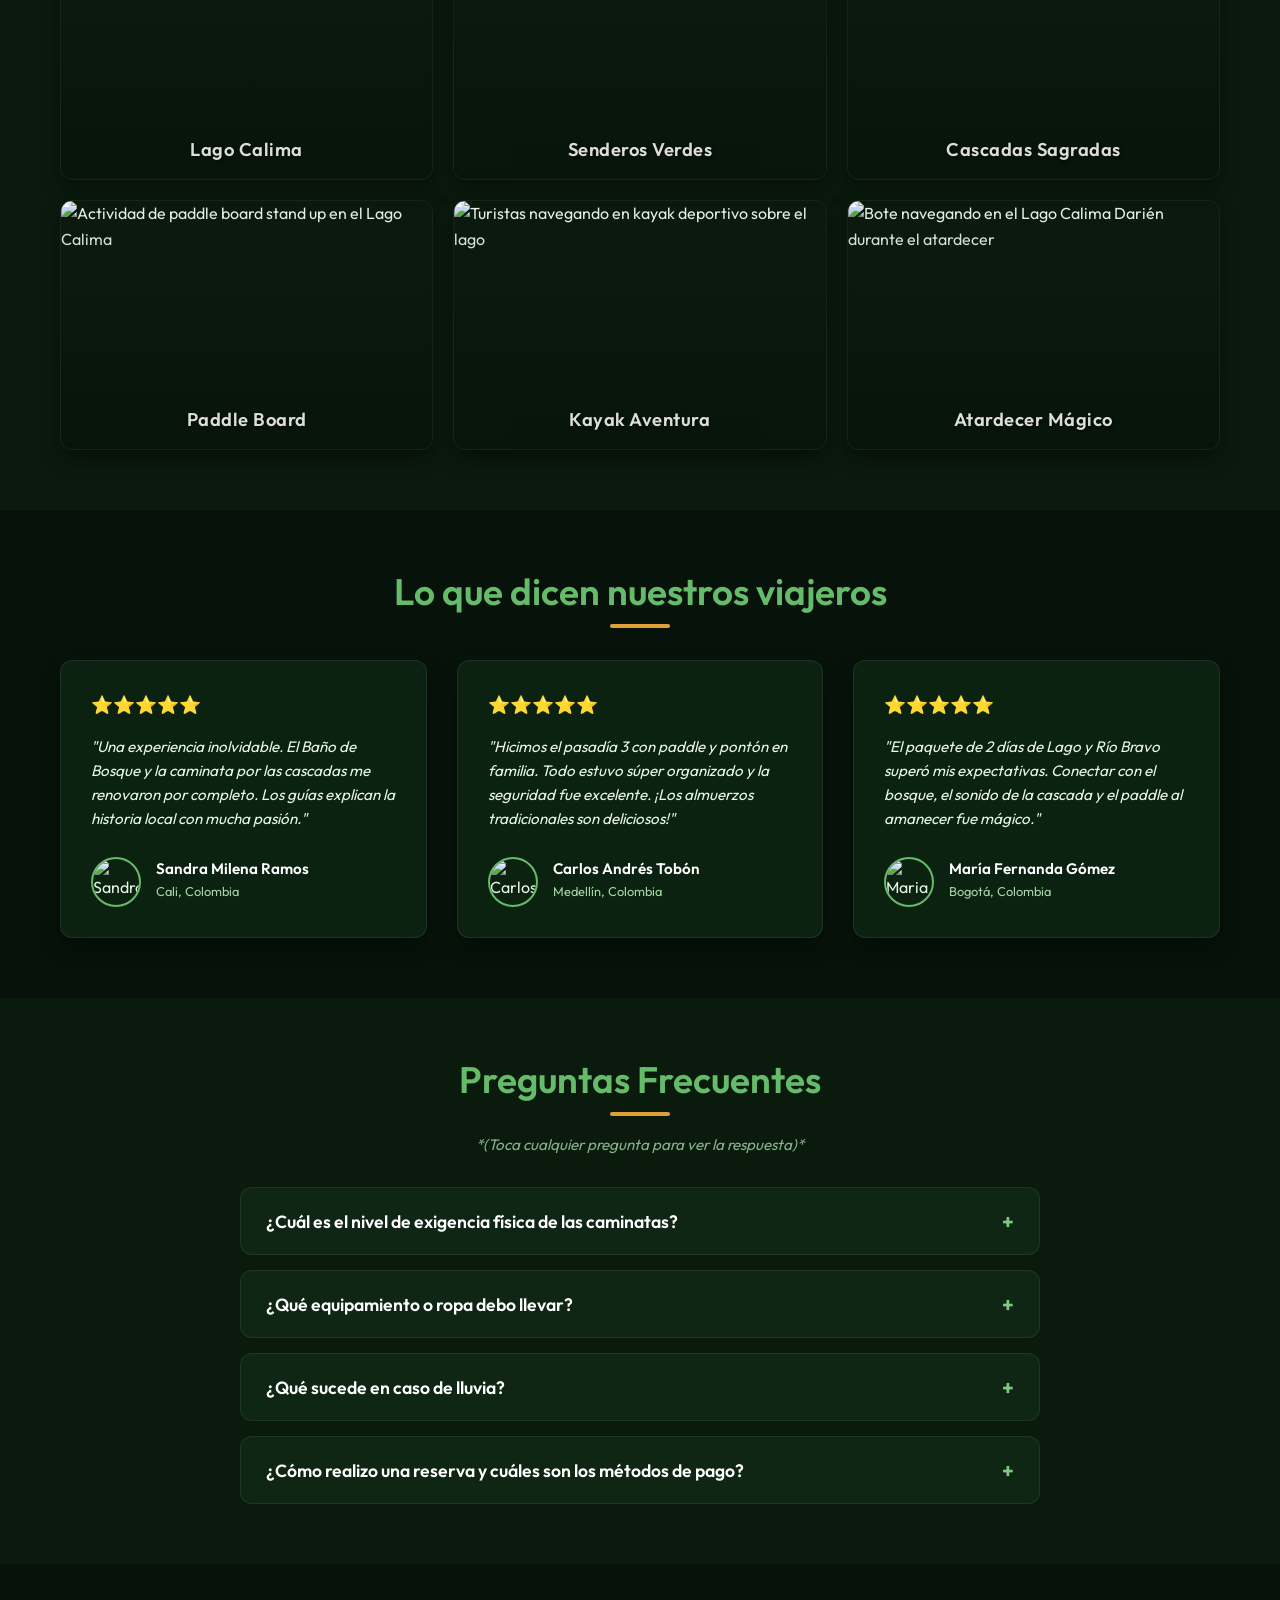
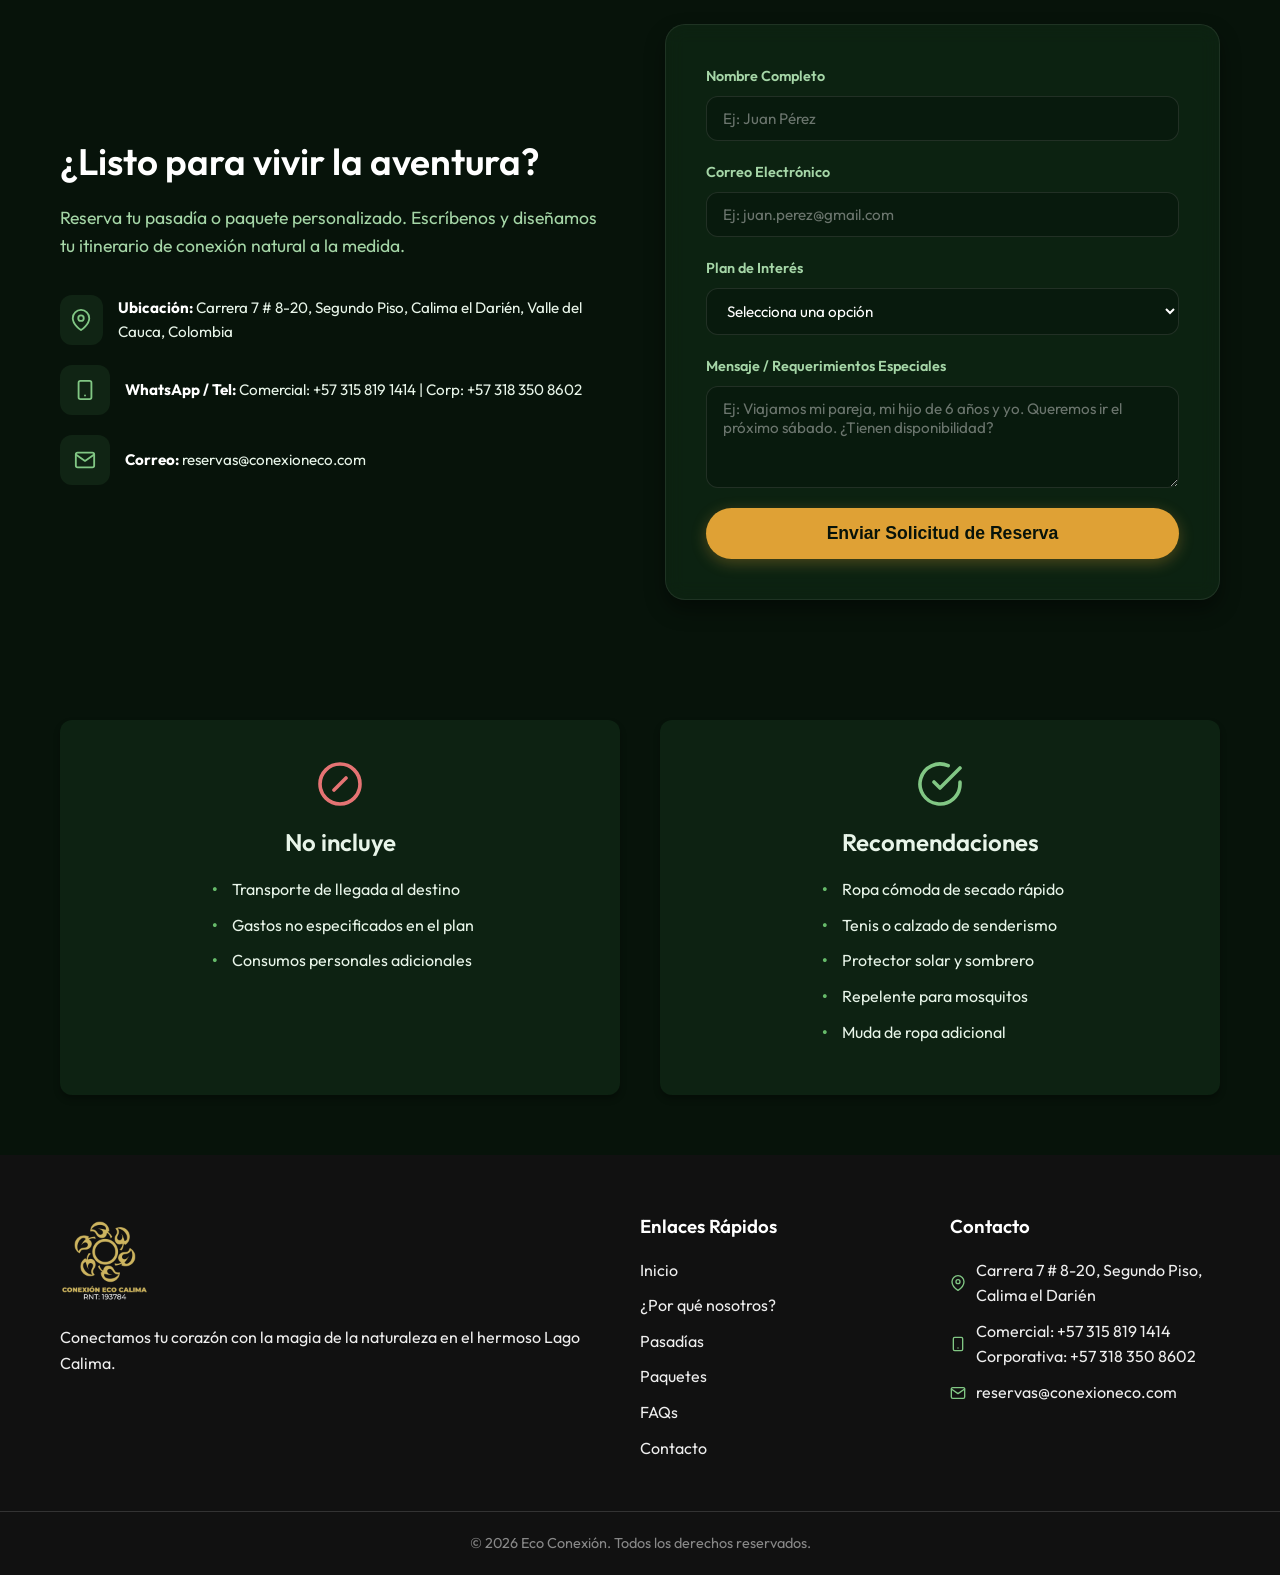
==== commit 28e99890: "style: reorganizar estructura de carpetas agrupando assets, backend y database" ====
--- a/index.html
+++ b/index.html
@@ -80,7 +80,7 @@
     <link rel="preconnect" href="https://fonts.googleapis.com">
     <link rel="preconnect" href="https://fonts.gstatic.com" crossorigin>
     <link href="https://fonts.googleapis.com/css2?family=Outfit:wght@300;400;600;800&display=swap" rel="stylesheet">
-    <link rel="stylesheet" href="styles.css?v=3.2">
+    <link rel="stylesheet" href="assets/css/styles.css?v=3.2">
 </head>
 
 <body data-catalog-mode="featured">
@@ -949,8 +949,8 @@
         </svg>
     </a>
 
-    <script src="booking-data.js"></script>
-    <script src="script.js"></script>
+    <script src="assets/js/booking-data.js"></script>
+    <script src="assets/js/script.js"></script>
 </body>
 
 </html>
--- a/assets/css/styles.css
+++ b/assets/css/styles.css
@@ -0,0 +1,3842 @@
+/* Custom Properties & Design System */
+:root {
+    --primary-green: #66bb6a;
+    --primary-green-light: #81c784;
+    --primary-green-dark: #0a1b0e;
+    --accent-gold: #dfa135;
+    --accent-gold-hover: #f1be5c;
+    --water-blue: #39b5a4;
+    --bg-light: #07130a;
+    --bg-card: rgba(22, 54, 28, 0.45);
+    --white: #ffffff;
+    --text-dark: #e8f5e9;
+    --text-light: #a5d6a7;
+    --overlay: rgba(0, 0, 0, 0.62);
+
+    --font-main: 'Outfit', sans-serif;
+    --transition: all 0.3s cubic-bezier(0.4, 0, 0.2, 1);
+    --shadow-sm: 0 4px 6px rgba(0, 0, 0, 0.3);
+    --shadow-md: 0 10px 20px rgba(0, 0, 0, 0.4);
+    --shadow-lg: 0 15px 30px rgba(0, 0, 0, 0.5);
+    --radius-md: 12px;
+    --radius-lg: 20px;
+    --radius-pill: 50px;
+}
+
+/* Reset & Base Styles */
+* {
+    margin: 0;
+    padding: 0;
+    box-sizing: border-box;
+}
+
+html {
+    scroll-behavior: smooth;
+}
+
+body {
+    font-family: var(--font-main);
+    background-color: var(--bg-light);
+    background-image:
+        radial-gradient(circle at 10% 20%, rgba(102, 187, 106, 0.05) 0%, transparent 40%),
+        radial-gradient(circle at 90% 80%, rgba(57, 181, 164, 0.05) 0%, transparent 40%);
+    background-attachment: fixed;
+    color: var(--text-dark);
+    line-height: 1.6;
+}
+
+a {
+    text-decoration: none;
+    color: inherit;
+}
+
+ul {
+    list-style: none;
+}
+
+/* Date Inputs & Calendars */
+input[type="date"] {
+    color-scheme: dark !important;
+}
+
+input[type="date"]::-webkit-calendar-picker-indicator {
+    background: url('data:image/svg+xml;utf8,<svg xmlns="http://www.w3.org/2000/svg" width="16" height="16" viewBox="0 0 24 24" fill="none" stroke="%23ffffff" stroke-width="2" stroke-linecap="round" stroke-linejoin="round"><rect x="3" y="4" width="18" height="18" rx="2" ry="2"></rect><line x1="16" y1="2" x2="16" y2="6"></line><line x1="8" y1="2" x2="8" y2="6"></line><line x1="3" y1="10" x2="21" y2="10"></line></svg>') no-repeat center / contain !important;
+    filter: none !important;
+    cursor: pointer;
+}
+
+/* Prevent price wrapping in checkout card and mobile booking bar */
+#card-price-amount,
+#card-old-price,
+#breakdown-calc-val,
+#breakdown-discount-val,
+#breakdown-total-val,
+#m-bar-price-amount {
+    white-space: nowrap !important;
+}
+
+.container {
+    max-width: 1200px;
+    margin: 0 auto;
+    padding: 0 20px;
+}
+
+.section-title {
+    text-align: center;
+    font-size: 2.3rem;
+    color: var(--primary-green);
+    margin-bottom: 2rem;
+    position: relative;
+}
+
+.section-title::after {
+    content: '';
+    display: block;
+    width: 60px;
+    height: 4px;
+    background-color: var(--accent-gold);
+    margin: 10px auto 0;
+    border-radius: 2px;
+}
+
+/* Typography Enhancements */
+h1,
+h2,
+h3,
+h4 {
+    font-weight: 600;
+    line-height: 1.2;
+}
+
+/* Buttons */
+.cta-button {
+    display: inline-block;
+    background-color: var(--accent-gold);
+    color: var(--bg-light);
+    padding: 15px 35px;
+    border-radius: var(--radius-pill);
+    font-weight: 700;
+    font-size: 1.1rem;
+    transition: var(--transition);
+    border: none;
+    cursor: pointer;
+    text-align: center;
+    box-shadow: 0 4px 15px rgba(223, 161, 53, 0.3);
+    position: relative;
+    overflow: hidden;
+}
+
+.cta-button::after {
+    content: '';
+    position: absolute;
+    top: 0;
+    left: -150%;
+    width: 50%;
+    height: 100%;
+    background: linear-gradient(to right,
+            rgba(255, 255, 255, 0) 0%,
+            rgba(255, 255, 255, 0.35) 50%,
+            rgba(255, 255, 255, 0) 100%);
+    transform: skewX(-25deg);
+    transition: none;
+}
+
+.cta-button:hover::after {
+    left: 150%;
+    transition: all 0.8s cubic-bezier(0.4, 0, 0.2, 1);
+}
+
+.cta-button:hover {
+    background-color: var(--accent-gold-hover);
+    transform: translateY(-2px);
+    box-shadow: 0 6px 20px rgba(223, 161, 53, 0.5);
+}
+
+.btn-outline {
+    display: inline-block;
+    background-color: transparent;
+    color: var(--primary-green);
+    padding: 8px 22px;
+    border-radius: var(--radius-pill);
+    font-weight: 600;
+    border: 2px solid var(--primary-green);
+    transition: var(--transition);
+    cursor: pointer;
+    margin-top: 10px;
+}
+
+.btn-outline:hover {
+    background-color: var(--primary-green);
+    color: var(--white);
+}
+
+/* Header & Nav */
+#main-header {
+    position: fixed;
+    top: 0;
+    left: 0;
+    width: 100%;
+    z-index: 1000;
+    transition: var(--transition);
+    padding: 10px 0;
+    background-color: transparent;
+}
+
+#main-header.scrolled {
+    background-color: rgba(18, 53, 29, 0.98);
+    backdrop-filter: blur(10px);
+    -webkit-backdrop-filter: blur(10px);
+    padding: 6px 0;
+    box-shadow: var(--shadow-sm);
+}
+
+.header-container {
+    max-width: 1200px;
+    margin: 0 auto;
+    padding: 0 20px;
+    display: flex;
+    justify-content: space-between;
+    align-items: center;
+}
+
+.logo {
+    display: flex;
+    align-items: center;
+}
+
+.header-logo {
+    height: 90px;
+    width: auto;
+    object-fit: contain;
+    display: block;
+    transition: var(--transition);
+    filter: drop-shadow(0 2px 4px rgba(0, 0, 0, 0.25));
+}
+
+#main-header.scrolled .header-logo {
+    height: 72px;
+}
+
+.nav-links {
+    display: flex;
+    gap: 25px;
+    align-items: center;
+}
+
+.nav-links a {
+    color: var(--white);
+    font-weight: 600;
+    font-size: 0.95rem;
+    transition: var(--transition);
+    position: relative;
+    padding: 6px 0;
+}
+
+.nav-links a::after {
+    content: '';
+    position: absolute;
+    bottom: 0;
+    left: 50%;
+    width: 0;
+    height: 2px;
+    background-color: var(--primary-green-light);
+    transition: var(--transition);
+    transform: translateX(-50%);
+}
+
+.nav-links a:hover::after {
+    width: 100%;
+}
+
+.nav-links a.nav-cta {
+    background-color: rgba(102, 187, 106, 0.12);
+    border: none;
+    padding: 8px 18px;
+    border-radius: var(--radius-pill);
+    color: var(--white);
+    font-weight: 700;
+    box-shadow: 0 4px 10px rgba(102, 187, 106, 0.1);
+}
+
+.nav-links a.nav-cta:hover {
+    background-color: var(--primary-green);
+    color: var(--white);
+    box-shadow: 0 6px 15px rgba(102, 187, 106, 0.35);
+    transform: translateY(-1px);
+}
+
+.nav-links a.nav-cta::after {
+    display: none;
+}
+
+.mobile-menu-btn {
+    display: none;
+    background: none;
+    border: none;
+    color: var(--white);
+    font-size: 2rem;
+    cursor: pointer;
+}
+
+/* Hero Section */
+.hero-section {
+    height: 100vh;
+    position: relative;
+    display: flex;
+    align-items: center;
+    justify-content: center;
+    text-align: center;
+    overflow: hidden;
+}
+
+.hero-video {
+    position: absolute;
+    top: 50%;
+    left: 50%;
+    min-width: 100%;
+    min-height: 100%;
+    width: auto;
+    height: auto;
+    transform: translate(-50%, -50%);
+    z-index: 0;
+    object-fit: cover;
+}
+
+.hero-overlay {
+    position: absolute;
+    top: 0;
+    left: 0;
+    width: 100%;
+    height: 100%;
+    background-color: var(--overlay);
+    z-index: 1;
+}
+
+.hero-content {
+    position: relative;
+    z-index: 2;
+    color: var(--white);
+    max-width: 800px;
+    padding: 0 20px;
+}
+
+.hero-content h1 {
+    font-size: 3.5rem;
+    margin-bottom: 20px;
+    text-shadow: 2px 2px 4px rgba(0, 0, 0, 0.5);
+    opacity: 0;
+    animation: fade-in-up 1s cubic-bezier(0.4, 0, 0.2, 1) 0.2s forwards;
+}
+
+.hero-brand-tag {
+    display: block;
+    font-size: 1.1rem;
+    color: var(--accent-gold);
+    text-transform: uppercase;
+    letter-spacing: 3px;
+    margin-bottom: 12px;
+    font-weight: 800;
+}
+
+.hero-content h3 {
+    font-size: 1.5rem;
+    font-weight: 300;
+    margin-bottom: 40px;
+    text-shadow: 1px 1px 2px rgba(0, 0, 0, 0.5);
+    opacity: 0;
+    animation: fade-in-up 1s cubic-bezier(0.4, 0, 0.2, 1) 0.4s forwards;
+}
+
+.hero-content .cta-button {
+    opacity: 0;
+    animation: fade-in-up 1s cubic-bezier(0.4, 0, 0.2, 1) 0.6s forwards;
+}
+
+/* Scroll Down Mouse Indicator */
+.scroll-down {
+    position: absolute;
+    bottom: 30px;
+    left: 50%;
+    transform: translateX(-50%);
+    display: flex;
+    flex-direction: column;
+    align-items: center;
+    gap: 8px;
+    z-index: 2;
+    opacity: 0.8;
+}
+
+.scroll-down .mouse {
+    width: 24px;
+    height: 38px;
+    border: 2px solid var(--white);
+    border-radius: 12px;
+    position: relative;
+}
+
+.scroll-down .wheel {
+    width: 4px;
+    height: 8px;
+    background-color: var(--white);
+    border-radius: 2px;
+    position: absolute;
+    top: 6px;
+    left: 50%;
+    transform: translateX(-50%);
+    animation: scroll-wheel 1.6s infinite;
+}
+
+.scroll-down .arrow {
+    width: 8px;
+    height: 8px;
+    border-right: 2px solid var(--white);
+    border-bottom: 2px solid var(--white);
+    transform: rotate(45deg);
+    animation: scroll-arrow 1.6s infinite;
+}
+
+@keyframes scroll-wheel {
+    0% {
+        top: 6px;
+        opacity: 1;
+    }
+
+    50% {
+        top: 16px;
+        opacity: 0;
+    }
+
+    100% {
+        top: 6px;
+        opacity: 1;
+    }
+}
+
+@keyframes scroll-arrow {
+    0% {
+        transform: rotate(45deg) translate(0, 0);
+        opacity: 0;
+    }
+
+    50% {
+        opacity: 1;
+    }
+
+    100% {
+        transform: rotate(45deg) translate(4px, 4px);
+        opacity: 0;
+    }
+}
+
+@keyframes fade-in-up {
+    from {
+        opacity: 0;
+        transform: translateY(30px);
+    }
+
+    to {
+        opacity: 1;
+        transform: translateY(0);
+    }
+}
+
+/* Pasadías Section */
+.pasadias-section {
+    padding: 60px 0;
+}
+
+.grid-4-cols {
+    display: grid;
+    grid-template-columns: repeat(4, 1fr);
+    gap: 30px;
+}
+
+.card {
+    background-color: var(--bg-card);
+    backdrop-filter: blur(10px);
+    -webkit-backdrop-filter: blur(10px);
+    border: 1px solid rgba(255, 255, 255, 0.08);
+    border-radius: var(--radius-md);
+    overflow: hidden;
+    box-shadow: var(--shadow-md);
+    transition: var(--transition);
+    display: flex;
+    flex-direction: column;
+}
+
+.card:hover {
+    transform: translateY(-10px);
+    box-shadow: 0 15px 35px rgba(102, 187, 106, 0.18);
+    border-color: rgba(102, 187, 106, 0.35);
+}
+
+.card-image {
+    height: 200px;
+    overflow: hidden;
+}
+
+.card-image img {
+    width: 100%;
+    height: 100%;
+    object-fit: cover;
+    transition: transform 0.5s ease;
+}
+
+.card:hover .card-image img {
+    transform: scale(1.1);
+}
+
+.card-content {
+    padding: 25px;
+    flex-grow: 1;
+    display: flex;
+    flex-direction: column;
+}
+
+.card-content h4 {
+    font-size: 1.3rem;
+    color: var(--water-blue);
+    margin-bottom: 15px;
+}
+
+.card-content .includes {
+    font-size: 0.95rem;
+    color: var(--text-light);
+    margin-bottom: 20px;
+    flex-grow: 1;
+}
+
+.card-content .price {
+    font-size: 1.5rem;
+    font-weight: 800;
+    color: var(--primary-green);
+    margin-bottom: 15px;
+}
+
+.badges {
+    display: flex;
+    gap: 10px;
+}
+
+.badge {
+    padding: 5px 12px;
+    border-radius: var(--radius-pill);
+    font-size: 0.8rem;
+    font-weight: 600;
+    color: var(--white);
+}
+
+.badge.naturaleza {
+    background-color: var(--primary-green-light);
+}
+
+.badge.deportivo {
+    background-color: var(--water-blue);
+}
+
+.pasadias-note {
+    margin-top: 40px;
+    text-align: center;
+    background-color: rgba(223, 161, 53, 0.05);
+    border: 1px solid rgba(223, 161, 53, 0.15);
+    padding: 20px;
+    border-radius: var(--radius-md);
+    color: var(--accent-gold);
+}
+
+/* Paquetes Section */
+.paquetes-section {
+    padding: 50px 0 60px;
+    background-color: var(--primary-green-dark);
+}
+
+.flex-2-cols {
+    display: flex;
+    flex-direction: column;
+    gap: 30px;
+}
+
+.package-card {
+    display: flex;
+    background-color: var(--bg-card);
+    backdrop-filter: blur(10px);
+    -webkit-backdrop-filter: blur(10px);
+    border: 1px solid rgba(255, 255, 255, 0.08);
+    border-radius: var(--radius-lg);
+    overflow: hidden;
+    box-shadow: var(--shadow-md);
+    transition: var(--transition);
+}
+
+.package-card:hover {
+    box-shadow: 0 15px 35px rgba(102, 187, 106, 0.18);
+    border-color: rgba(102, 187, 106, 0.35);
+    transform: translateY(-5px);
+}
+
+.package-card.horizontal {
+    flex-direction: row;
+    height: 380px;
+}
+
+.pkg-image {
+    flex: 0 0 45%;
+    overflow: hidden;
+}
+
+.pkg-image img {
+    width: 100%;
+    height: 100%;
+    object-fit: cover;
+    transition: transform 0.5s ease;
+}
+
+.package-card:hover .pkg-image img {
+    transform: scale(1.05);
+}
+
+.pkg-info {
+    padding: 25px 30px;
+    flex: 1;
+    display: flex;
+    flex-direction: column;
+    justify-content: center;
+}
+
+.pkg-info h3 {
+    font-size: 1.5rem;
+    color: var(--primary-green);
+    margin-bottom: 8px;
+}
+
+.pkg-subtitle {
+    font-size: 0.95rem;
+    color: var(--accent-gold);
+    margin-bottom: 12px;
+    font-style: italic;
+}
+
+.pkg-details p {
+    margin-bottom: 10px;
+    color: var(--text-dark);
+    font-size: 0.9rem;
+    line-height: 1.5;
+}
+
+.pkg-details strong {
+    color: var(--water-blue);
+}
+
+/* Premium Section (Full Width) */
+.premium-section {
+    background-color: var(--primary-green-dark);
+    color: var(--white);
+}
+
+.premium-container {
+    display: flex;
+    align-items: stretch;
+}
+
+.premium-content {
+    flex: 1;
+    padding: 30px 5%;
+    display: flex;
+    flex-direction: column;
+    justify-content: center;
+}
+
+.premium-content h2 {
+    font-size: 2.0rem;
+    margin-bottom: 10px;
+    color: var(--white);
+}
+
+.premium-subtitle {
+    font-size: 1.05rem;
+    font-weight: 300;
+    margin-bottom: 15px;
+    color: #a5d6a7;
+}
+
+.premium-content p {
+    margin-bottom: 12px;
+    font-size: 0.95rem;
+}
+
+.premium-days {
+    margin: 15px 0;
+}
+
+.premium-days li {
+    margin-bottom: 8px;
+    padding-left: 20px;
+    position: relative;
+    font-size: 0.95rem;
+}
+
+.premium-days li::before {
+    content: '→';
+    position: absolute;
+    left: 0;
+    color: #a5d6a7;
+}
+
+.premium-image {
+    flex: 1;
+    min-height: 400px;
+}
+
+.premium-image img {
+    width: 100%;
+    height: 100%;
+    object-fit: cover;
+}
+
+/* Info Section */
+.info-section {
+    padding: 60px 0;
+    background-color: var(--bg-light);
+}
+
+.info-grid {
+    display: grid;
+    grid-template-columns: 1fr 1fr;
+    gap: 40px;
+}
+
+.info-box {
+    background-color: var(--bg-card);
+    padding: 40px;
+    border-radius: var(--radius-md);
+    box-shadow: var(--shadow-sm);
+    text-align: center;
+    transition: var(--transition);
+}
+
+.info-box:hover {
+    transform: translateY(-5px);
+    box-shadow: var(--shadow-md);
+}
+
+.info-box .icon {
+    display: flex;
+    justify-content: center;
+    align-items: center;
+    margin-bottom: 20px;
+}
+
+.info-box .icon-svg {
+    stroke-width: 1.8;
+}
+
+.info-box .icon-svg.danger {
+    color: #e57373;
+}
+
+.info-box .icon-svg.success {
+    color: var(--primary-green-light);
+}
+
+.info-box h3 {
+    font-size: 1.5rem;
+    color: var(--text-dark);
+    margin-bottom: 20px;
+}
+
+.info-box ul {
+    text-align: left;
+    display: inline-block;
+}
+
+.info-box li {
+    margin-bottom: 10px;
+    padding-left: 25px;
+    position: relative;
+}
+
+.info-box li::before {
+    content: '•';
+    position: absolute;
+    left: 5px;
+    color: var(--primary-green);
+    font-weight: bold;
+}
+
+/* Footer */
+.main-footer {
+    background-color: #111;
+    color: #eee;
+    padding: 60px 0 20px;
+}
+
+.footer-content {
+    display: grid;
+    grid-template-columns: 2fr 1fr 1fr;
+    gap: 40px;
+    margin-bottom: 40px;
+}
+
+.footer-brand .footer-logo {
+    height: 90px;
+    width: auto;
+    object-fit: contain;
+    margin-bottom: 20px;
+    display: block;
+}
+
+.footer-links h3,
+.footer-contact h3 {
+    margin-bottom: 20px;
+    color: var(--white);
+}
+
+.footer-links li {
+    margin-bottom: 10px;
+}
+
+.footer-links a:hover {
+    color: var(--primary-green-light);
+}
+
+.footer-contact p {
+    margin-bottom: 10px;
+}
+
+.footer-contact-item {
+    display: flex;
+    align-items: center;
+    gap: 10px;
+}
+
+.footer-contact-item svg {
+    color: var(--primary-green-light);
+    flex-shrink: 0;
+}
+
+.footer-bottom {
+    text-align: center;
+    padding-top: 20px;
+    border-top: 1px solid #333;
+    font-size: 0.9rem;
+    color: #888;
+}
+
+/* Modal System */
+.modal {
+    display: none;
+    position: fixed;
+    z-index: 2000;
+    left: 0;
+    top: 0;
+    width: 100%;
+    height: 100%;
+    background-color: rgba(0, 0, 0, 0.8);
+    backdrop-filter: blur(5px);
+    opacity: 0;
+    transition: opacity 0.3s ease;
+}
+
+.modal.show {
+    opacity: 1;
+}
+
+.modal-content {
+    background-color: var(--bg-card);
+    margin: 5% auto;
+    padding: 40px;
+    border-radius: var(--radius-lg);
+    width: 90%;
+    max-width: 800px;
+    position: relative;
+    transform: translateY(-50px);
+    transition: transform 0.3s ease;
+    box-shadow: var(--shadow-lg);
+    max-height: 85vh;
+    overflow-y: auto;
+}
+
+.modal.show .modal-content {
+    transform: translateY(0);
+}
+
+#modal-base.booking-modal-open {
+    background:
+        radial-gradient(circle at top, rgba(102, 187, 106, 0.16), transparent 30%),
+        rgba(3, 10, 6, 0.82);
+    backdrop-filter: blur(14px);
+}
+
+#modal-base.booking-modal-open .modal-content {
+    max-width: 920px;
+    margin: 2.5vh auto;
+    padding: 30px;
+    border: 1px solid rgba(255, 255, 255, 0.08);
+    background:
+        linear-gradient(180deg, rgba(8, 24, 13, 0.96), rgba(7, 20, 11, 0.94)),
+        var(--bg-card);
+    box-shadow: 0 32px 80px rgba(0, 0, 0, 0.45);
+    max-height: 92vh;
+}
+
+#modal-base.booking-modal-open .close-modal {
+    top: 18px;
+    right: 18px;
+    width: 42px;
+    height: 42px;
+    border-radius: 50%;
+    display: flex;
+    align-items: center;
+    justify-content: center;
+    background: rgba(255, 255, 255, 0.06);
+    border: 1px solid rgba(255, 255, 255, 0.1);
+    color: var(--white);
+    font-size: 1.9rem;
+}
+
+#modal-base.booking-modal-open .close-modal:hover {
+    color: var(--white);
+    background: rgba(255, 255, 255, 0.12);
+}
+
+.close-modal {
+    color: #aaa;
+    position: absolute;
+    top: 20px;
+    right: 30px;
+    font-size: 28px;
+    font-weight: bold;
+    cursor: pointer;
+    transition: color 0.3s;
+}
+
+.close-modal:hover {
+    color: var(--primary-green-dark);
+}
+
+.modal-body-content h2 {
+    color: var(--primary-green);
+    margin-bottom: 20px;
+    border-bottom: 2px solid var(--bg-light);
+    padding-bottom: 10px;
+}
+
+.modal-day {
+    margin-bottom: 25px;
+    padding: 20px;
+    background-color: var(--bg-light);
+    border-left: 4px solid var(--water-blue);
+    border-radius: 0 var(--radius-md) var(--radius-md) 0;
+}
+
+.modal-day h4 {
+    color: var(--water-blue);
+    margin-bottom: 10px;
+    font-size: 1.2rem;
+}
+
+.modal-day p {
+    margin-bottom: 8px;
+    padding-left: 18px;
+    position: relative;
+}
+
+.modal-day p::before {
+    content: '';
+    position: absolute;
+    left: 0;
+    top: 9px;
+    width: 6px;
+    height: 6px;
+    background-color: var(--accent-gold);
+    border-radius: 50%;
+}
+
+/* -----------------------------------------
+   Nuevas Secciones: Pilares, Galería, Testimonios, FAQs, Contacto
+   ----------------------------------------- */
+
+/* Grid Utility for 3 Columns */
+.grid-3-cols {
+    display: grid;
+    grid-template-columns: repeat(3, 1fr);
+    gap: 30px;
+}
+
+/* Sección Categorías Principales (Servicios) */
+.servicios-section {
+    padding: 60px 0;
+    background-color: var(--bg-light);
+}
+
+.servicios-section .grid-3-cols {
+    grid-template-columns: repeat(4, minmax(0, 1fr));
+}
+
+.servicio-card {
+    position: relative;
+    height: 380px;
+    border-radius: var(--radius-lg);
+    overflow: hidden;
+    box-shadow: var(--shadow-md);
+    transition: var(--transition);
+    display: flex;
+    flex-direction: column;
+    justify-content: center;
+    align-items: center;
+    border: 1px solid rgba(255, 255, 255, 0.08);
+}
+
+.servicio-bg {
+    position: absolute;
+    top: 0;
+    left: 0;
+    width: 100%;
+    height: 100%;
+    object-fit: cover;
+    transition: transform 0.6s cubic-bezier(0.4, 0, 0.2, 1);
+    z-index: 1;
+}
+
+.servicio-overlay {
+    position: absolute;
+    top: 0;
+    left: 0;
+    width: 100%;
+    height: 100%;
+    background: linear-gradient(to top, rgba(7, 19, 10, 0.95) 0%, rgba(7, 19, 10, 0.5) 50%, rgba(7, 19, 10, 0.2) 100%);
+    z-index: 2;
+    transition: var(--transition);
+}
+
+.servicio-brand-badge {
+    position: absolute;
+    top: 0;
+    left: 0;
+    background-color: #081a0e;
+    padding: 12px 20px;
+    border-bottom-right-radius: var(--radius-lg);
+    display: flex;
+    align-items: center;
+    justify-content: center;
+    z-index: 3;
+    border-right: 1px solid rgba(255, 255, 255, 0.08);
+    border-bottom: 1px solid rgba(255, 255, 255, 0.08);
+}
+
+.brand-badge-logo-img {
+    height: 48px;
+    width: auto;
+    object-fit: contain;
+}
+
+.servicio-content {
+    position: relative;
+    z-index: 3;
+    text-align: center;
+    display: flex;
+    flex-direction: column;
+    align-items: center;
+    gap: 20px;
+    width: 100%;
+    padding: 20px;
+}
+
+.servicio-card h3 {
+    font-size: 2.2rem;
+    font-weight: 800;
+    color: var(--white);
+    letter-spacing: 1px;
+    text-shadow: 2px 2px 10px rgba(0, 0, 0, 0.6);
+    margin: 0;
+}
+
+.servicio-btn {
+    display: inline-block;
+    background-color: #0b2212;
+    color: var(--accent-gold);
+    padding: 10px 24px;
+    border-radius: var(--radius-pill);
+    font-weight: 700;
+    font-size: 0.85rem;
+    text-transform: uppercase;
+    letter-spacing: 0.5px;
+    transition: var(--transition);
+    border: 1px solid rgba(255, 255, 255, 0.05);
+    box-shadow: 0 4px 10px rgba(0, 0, 0, 0.3);
+}
+
+.servicio-btn:hover {
+    background-color: var(--accent-gold);
+    color: #0b2212;
+    box-shadow: 0 6px 15px rgba(239, 120, 58, 0.4);
+    transform: translateY(-2px);
+}
+
+.servicio-card:hover {
+    transform: translateY(-8px);
+    border-color: rgba(102, 187, 106, 0.3);
+    box-shadow: 0 15px 35px rgba(102, 187, 106, 0.18);
+}
+
+.servicio-card:hover .servicio-bg {
+    transform: scale(1.08);
+}
+
+.servicio-card:hover .servicio-overlay {
+    background: linear-gradient(to top, rgba(7, 19, 10, 0.95) 0%, rgba(7, 19, 10, 0.6) 100%);
+}
+
+/* 1. Pilares Section */
+.pilares-section {
+    padding: 85px 0;
+    background-color: var(--bg-light);
+}
+
+.pilar-card {
+    position: relative;
+    height: 380px;
+    border-radius: var(--radius-lg);
+    overflow: hidden;
+    border: 1px solid rgba(255, 255, 255, 0.08);
+    box-shadow: var(--shadow-md);
+    transition: var(--transition);
+    display: flex;
+    flex-direction: column;
+    justify-content: flex-start;
+}
+
+/* Background image container inside the card */
+.pilar-card-bg {
+    position: absolute;
+    top: 0;
+    left: 0;
+    width: 100%;
+    height: 100%;
+    background-size: cover;
+    background-position: center;
+    transition: transform 0.6s cubic-bezier(0.25, 1, 0.5, 1);
+    z-index: 1;
+}
+
+/* Vignette overlay to ensure text contrast */
+.pilar-card-overlay {
+    position: absolute;
+    top: 0;
+    left: 0;
+    width: 100%;
+    height: 100%;
+    background: linear-gradient(
+        to bottom,
+        rgba(7, 19, 10, 0.15) 0%,
+        rgba(7, 19, 10, 0.65) 50%,
+        rgba(7, 19, 10, 0.95) 100%
+    );
+    z-index: 2;
+    transition: var(--transition);
+}
+
+/* The content wrapper */
+.pilar-card-content {
+    position: relative;
+    z-index: 3;
+    height: 100%;
+    padding: 65px 25px 35px;
+    display: flex;
+    flex-direction: column;
+    align-items: center;
+    text-align: center;
+    justify-content: flex-start;
+    transition: transform 0.4s cubic-bezier(0.25, 1, 0.5, 1);
+}
+
+.pilar-icon-container {
+    width: 68px;
+    height: 68px;
+    border-radius: 50%;
+    background: rgba(223, 161, 53, 0.12);
+    border: 1px solid rgba(223, 161, 53, 0.25);
+    display: flex;
+    align-items: center;
+    justify-content: center;
+    margin-bottom: 20px;
+    transition: var(--transition);
+}
+
+.pilar-svg {
+    color: var(--accent-gold);
+    transition: transform 0.3s ease, color 0.3s ease;
+}
+
+/* Hover effects */
+.pilar-card:hover {
+    transform: translateY(-8px);
+    border-color: rgba(223, 161, 53, 0.35);
+    box-shadow: 0 15px 35px rgba(223, 161, 53, 0.18);
+}
+
+.pilar-card:hover .pilar-card-bg {
+    transform: scale(1.08);
+}
+
+.pilar-card:hover .pilar-card-overlay {
+    background: linear-gradient(
+        to bottom,
+        rgba(7, 19, 10, 0.05) 0%,
+        rgba(7, 19, 10, 0.55) 45%,
+        rgba(7, 19, 10, 0.92) 100%
+    );
+}
+
+.pilar-card:hover .pilar-icon-container {
+    background: var(--accent-gold);
+    border-color: var(--accent-gold);
+    transform: rotate(-10deg) scale(1.1);
+}
+
+.pilar-card:hover .pilar-svg {
+    color: #07130a;
+}
+
+.pilar-card h3 {
+    font-size: 1.45rem;
+    font-weight: 700;
+    color: var(--white);
+    margin-bottom: 12px;
+    text-shadow: 0 2px 4px rgba(0, 0, 0, 0.5);
+    transition: var(--transition);
+}
+
+.pilar-card:hover h3 {
+    color: var(--accent-gold-hover);
+}
+
+.pilar-card p {
+    font-size: 0.92rem;
+    line-height: 1.6;
+    color: rgba(255, 255, 255, 0.85);
+    text-shadow: 0 1px 3px rgba(0, 0, 0, 0.5);
+}
+
+/* Línea decorativa dinámica inferior */
+.pilar-card::after {
+    content: '';
+    position: absolute;
+    bottom: 0;
+    left: 0;
+    width: 0;
+    height: 4px;
+    background: linear-gradient(90deg, var(--accent-gold), var(--primary-green));
+    transition: width 0.4s ease;
+    z-index: 4;
+}
+
+.pilar-card:hover::after {
+    width: 100%;
+}
+
+/* 2. Gallery Section */
+.gallery-section {
+    padding: 60px 0;
+    background-color: var(--primary-green-dark);
+}
+
+.gallery-grid {
+    display: grid;
+    grid-template-columns: repeat(3, 1fr);
+    gap: 20px;
+}
+
+.gallery-item {
+    position: relative;
+    border-radius: var(--radius-md);
+    overflow: hidden;
+    height: 250px;
+    box-shadow: var(--shadow-md);
+    border: 1px solid rgba(255, 255, 255, 0.05);
+}
+
+.gallery-item img {
+    width: 100%;
+    height: 100%;
+    object-fit: cover;
+    transition: transform 0.5s cubic-bezier(0.4, 0, 0.2, 1);
+}
+
+.gallery-overlay {
+    position: absolute;
+    top: 0;
+    left: 0;
+    width: 100%;
+    height: 100%;
+    background: linear-gradient(to top, rgba(7, 19, 10, 0.9) 0%, rgba(7, 19, 10, 0.2) 70%, transparent 100%);
+    display: flex;
+    align-items: flex-end;
+    justify-content: center;
+    padding: 20px;
+    opacity: 0.85;
+    transition: var(--transition);
+}
+
+.gallery-overlay span {
+    color: var(--white);
+    font-size: 1.15rem;
+    font-weight: 600;
+    letter-spacing: 0.5px;
+    transform: translateY(5px);
+    transition: var(--transition);
+    text-shadow: 1px 1px 3px rgba(0, 0, 0, 0.8);
+}
+
+.gallery-item:hover img {
+    transform: scale(1.08);
+}
+
+.gallery-item:hover .gallery-overlay {
+    background: linear-gradient(to top, rgba(7, 19, 10, 0.95) 0%, rgba(102, 187, 106, 0.3) 100%);
+    opacity: 1;
+}
+
+.gallery-item:hover .gallery-overlay span {
+    transform: translateY(0);
+    color: var(--primary-green-light);
+}
+
+/* 3. Testimonios Section */
+.testimonios-section {
+    padding: 60px 0;
+    background-color: var(--bg-light);
+}
+
+.testimonial-card {
+    background-color: var(--bg-card);
+    backdrop-filter: blur(10px);
+    -webkit-backdrop-filter: blur(10px);
+    border: 1px solid rgba(255, 255, 255, 0.08);
+    border-radius: var(--radius-md);
+    padding: 30px;
+    box-shadow: var(--shadow-md);
+    transition: var(--transition);
+    display: flex;
+    flex-direction: column;
+    justify-content: space-between;
+}
+
+.testimonial-card:hover {
+    border-color: rgba(223, 161, 53, 0.35);
+    box-shadow: 0 15px 35px rgba(223, 161, 53, 0.18);
+    transform: translateY(-5px);
+}
+
+.testimonial-card .rating {
+    color: var(--accent-gold);
+    font-size: 1.1rem;
+    margin-bottom: 15px;
+}
+
+.testimonial-card .comment {
+    font-size: 0.95rem;
+    color: var(--text-dark);
+    line-height: 1.6;
+    font-style: italic;
+    margin-bottom: 25px;
+    flex-grow: 1;
+}
+
+.testimonial-card .user-info {
+    display: flex;
+    align-items: center;
+    gap: 15px;
+}
+
+.testimonial-card .avatar {
+    width: 50px;
+    height: 50px;
+    border-radius: var(--radius-pill);
+    object-fit: cover;
+    border: 2px solid var(--primary-green);
+}
+
+.testimonial-card .name {
+    font-size: 0.95rem;
+    font-weight: 600;
+    color: var(--white);
+}
+
+.testimonial-card .location {
+    font-size: 0.8rem;
+    color: var(--text-light);
+}
+
+/* 4. FAQ Section */
+.faq-section {
+    padding: 60px 0;
+    background-color: var(--primary-green-dark);
+}
+
+.faq-accordion {
+    max-width: 800px;
+    margin: 0 auto;
+    display: flex;
+    flex-direction: column;
+    gap: 15px;
+}
+
+.faq-item {
+    background-color: var(--bg-card);
+    border: 1px solid rgba(255, 255, 255, 0.08);
+    border-radius: var(--radius-md);
+    overflow: hidden;
+    transition: var(--transition);
+}
+
+.faq-item:hover {
+    border-color: rgba(255, 255, 255, 0.15);
+}
+
+.faq-question {
+    width: 100%;
+    background: none;
+    border: none;
+    padding: 20px 25px;
+    text-align: left;
+    color: var(--white);
+    font-family: var(--font-main);
+    font-size: 1.1rem;
+    font-weight: 600;
+    cursor: pointer;
+    display: flex;
+    justify-content: space-between;
+    align-items: center;
+    transition: var(--transition);
+}
+
+.faq-question:hover {
+    color: var(--primary-green-light);
+}
+
+.faq-icon {
+    font-size: 1.3rem;
+    font-weight: bold;
+    color: var(--primary-green-light);
+    transition: transform 0.3s ease;
+}
+
+.faq-item.active .faq-icon {
+    transform: rotate(45deg);
+    color: var(--accent-gold);
+}
+
+.faq-answer {
+    max-height: 0;
+    overflow: hidden;
+    transition: max-height 0.4s cubic-bezier(0.4, 0, 0.2, 1);
+    background-color: rgba(7, 19, 10, 0.3);
+}
+
+.faq-answer p {
+    padding: 0 25px 20px;
+    font-size: 0.95rem;
+    color: var(--text-dark);
+    line-height: 1.6;
+}
+
+/* 5. Contact Section */
+.contact-section {
+    padding: 60px 0;
+    background-color: var(--bg-light);
+}
+
+.contact-grid {
+    display: grid;
+    grid-template-columns: 1fr 1fr;
+    gap: 50px;
+    align-items: center;
+}
+
+.contact-info h2 {
+    font-size: 2.3rem;
+    color: var(--white);
+    margin-bottom: 20px;
+}
+
+.contact-lead {
+    font-size: 1.1rem;
+    color: var(--text-light);
+    margin-bottom: 35px;
+    line-height: 1.6;
+}
+
+.contact-details {
+    display: flex;
+    flex-direction: column;
+    gap: 20px;
+}
+
+.detail-item {
+    display: flex;
+    align-items: center;
+    gap: 15px;
+}
+
+.detail-icon {
+    font-size: 1.8rem;
+    background-color: rgba(102, 187, 106, 0.1);
+    width: 50px;
+    height: 50px;
+    display: flex;
+    align-items: center;
+    justify-content: center;
+    border-radius: var(--radius-md);
+    color: var(--primary-green-light);
+}
+
+.detail-item p {
+    font-size: 0.95rem;
+    color: var(--text-dark);
+}
+
+.detail-item strong {
+    color: var(--white);
+}
+
+.contact-form-container {
+    background-color: var(--bg-card);
+    backdrop-filter: blur(10px);
+    -webkit-backdrop-filter: blur(10px);
+    border: 1px solid rgba(255, 255, 255, 0.08);
+    border-radius: var(--radius-lg);
+    padding: 40px;
+    box-shadow: var(--shadow-md);
+    position: relative;
+    overflow: hidden;
+}
+
+.contact-form {
+    display: flex;
+    flex-direction: column;
+    gap: 20px;
+    transition: opacity 0.3s ease;
+}
+
+.form-group {
+    display: flex;
+    flex-direction: column;
+    gap: 8px;
+}
+
+.form-group label {
+    font-size: 0.9rem;
+    font-weight: 600;
+    color: var(--text-light);
+}
+
+.form-group input,
+.form-group select,
+.form-group textarea {
+    padding: 12px 16px;
+    border-radius: var(--radius-md);
+    border: 1px solid rgba(255, 255, 255, 0.1);
+    background-color: rgba(7, 19, 10, 0.5);
+    color: var(--white);
+    font-family: var(--font-main);
+    font-size: 0.95rem;
+    transition: var(--transition);
+}
+
+.form-group input::placeholder,
+.form-group textarea::placeholder {
+    color: rgba(255, 255, 255, 0.4);
+}
+
+.form-group input:focus,
+.form-group select:focus,
+.form-group textarea:focus {
+    border-color: var(--primary-green-light);
+    outline: none;
+    box-shadow: 0 0 10px rgba(102, 187, 106, 0.2);
+    background-color: rgba(7, 19, 10, 0.7);
+}
+
+.form-group select option {
+    background-color: #16361c;
+    color: var(--white);
+}
+
+/* Form Feedback Success */
+.form-feedback {
+    display: flex;
+    flex-direction: column;
+    align-items: center;
+    text-align: center;
+    padding: 30px 10px;
+    transition: opacity 0.5s ease, transform 0.5s ease;
+}
+
+.form-feedback.hidden {
+    display: none;
+    opacity: 0;
+    transform: translateY(20px);
+}
+
+.success-icon {
+    width: 70px;
+    height: 70px;
+    background-color: var(--primary-green);
+    color: var(--white);
+    font-size: 2.5rem;
+    font-weight: bold;
+    border-radius: var(--radius-pill);
+    display: flex;
+    align-items: center;
+    justify-content: center;
+    margin-bottom: 25px;
+    box-shadow: 0 5px 15px rgba(102, 187, 106, 0.4);
+}
+
+.form-feedback h3 {
+    font-size: 1.6rem;
+    color: var(--white);
+    margin-bottom: 15px;
+}
+
+.form-feedback p {
+    font-size: 1rem;
+    color: var(--text-light);
+    line-height: 1.6;
+}
+
+.hidden {
+    opacity: 0;
+    pointer-events: none;
+}
+
+/* Responsive Design */
+@media (max-width: 1024px) {
+
+    .grid-4-cols,
+    .grid-3-cols,
+    .gallery-grid {
+        grid-template-columns: repeat(2, 1fr);
+    }
+
+    .premium-container {
+        flex-direction: column;
+    }
+
+    .premium-image {
+        min-height: 300px;
+    }
+}
+
+/* Usabilidad & Accesibilidad: Estilos Generales */
+.faq-tip {
+    text-align: center;
+    color: var(--text-light);
+    margin-top: -15px;
+    margin-bottom: 30px;
+    font-size: 0.95rem;
+    font-style: italic;
+    opacity: 0.8;
+}
+
+.scroll-hint {
+    display: none;
+}
+
+.slider-controls {
+    display: none;
+}
+
+/* Botón Flotante de WhatsApp */
+.whatsapp-float {
+    position: fixed;
+    bottom: 25px;
+    right: 25px;
+    z-index: 2000;
+    display: flex;
+    align-items: center;
+    justify-content: center;
+    background-color: #25d366;
+    color: var(--white);
+    width: 60px;
+    height: 60px;
+    border-radius: 50%;
+    box-shadow: 0 4px 15px rgba(37, 211, 102, 0.4);
+    transition: var(--transition);
+}
+
+/* Efecto de onda expansiva en WhatsApp */
+.whatsapp-float::before {
+    content: '';
+    position: absolute;
+    top: 0;
+    left: 0;
+    right: 0;
+    bottom: 0;
+    border-radius: 50%;
+    box-shadow: 0 0 0 0 rgba(37, 211, 102, 0.6);
+    animation: whatsapp-pulse 2s infinite;
+    z-index: -1;
+}
+
+@keyframes whatsapp-pulse {
+    0% {
+        box-shadow: 0 0 0 0 rgba(37, 211, 102, 0.6);
+    }
+
+    70% {
+        box-shadow: 0 0 0 15px rgba(37, 211, 102, 0);
+    }
+
+    100% {
+        box-shadow: 0 0 0 0 rgba(37, 211, 102, 0);
+    }
+}
+
+.whatsapp-float:hover {
+    transform: translateY(-3px) scale(1.08);
+    box-shadow: 0 6px 20px rgba(37, 211, 102, 0.6);
+}
+
+@media (max-width: 768px) {
+
+    /* 1. Cabecera y Menú Móvil */
+    .header-logo {
+        height: 70px;
+    }
+
+    #main-header.scrolled .header-logo {
+        height: 55px;
+    }
+
+    .mobile-menu-btn {
+        display: block;
+        background-color: rgba(255, 255, 255, 0.08);
+        border: 1px solid rgba(255, 255, 255, 0.15);
+        color: var(--white);
+        font-size: 1.8rem;
+        cursor: pointer;
+        padding: 6px 12px;
+        border-radius: var(--radius-md);
+        transition: var(--transition);
+        line-height: 1;
+    }
+
+    .mobile-menu-btn:active {
+        background-color: rgba(255, 255, 255, 0.15);
+    }
+
+    .nav-links {
+        display: flex;
+        flex-direction: column;
+        position: absolute;
+        top: 100%;
+        left: 0;
+        width: 100%;
+        background-color: rgba(18, 53, 29, 0.98);
+        backdrop-filter: blur(10px);
+        -webkit-backdrop-filter: blur(10px);
+        padding: 20px;
+        text-align: center;
+        opacity: 0;
+        pointer-events: none;
+        transform: translateY(-10px);
+        transition: opacity 0.3s ease, transform 0.3s ease;
+        border-bottom: 1px solid rgba(255, 255, 255, 0.1);
+        gap: 15px;
+    }
+
+    .nav-links.active {
+        opacity: 1;
+        pointer-events: auto;
+        transform: translateY(0);
+    }
+
+    /* 2. Hero Section */
+    .hero-section {
+        height: 100dvh;
+    }
+
+    .hero-content h1 {
+        font-size: 2.1rem;
+        line-height: 1.3;
+        margin-bottom: 15px;
+    }
+
+    .hero-brand-tag {
+        font-size: 0.9rem;
+        letter-spacing: 2px;
+        margin-bottom: 8px;
+    }
+
+    .hero-content h3 {
+        font-size: 1.15rem;
+        margin-bottom: 30px;
+    }
+
+    /* Controles de Deslizador (Flechas e Indicadores) */
+    .slider-controls {
+        display: flex;
+        align-items: center;
+        justify-content: center;
+        gap: 15px;
+        margin: 0 auto 20px;
+        padding: 0 10px;
+    }
+
+    .slider-arrow {
+        background-color: rgba(255, 255, 255, 0.08);
+        border: 1px solid rgba(255, 255, 255, 0.15);
+        color: var(--accent-gold);
+        width: 42px;
+        height: 42px;
+        border-radius: 50%;
+        display: flex;
+        align-items: center;
+        justify-content: center;
+        cursor: pointer;
+        font-size: 1rem;
+        transition: var(--transition);
+        user-select: none;
+        box-shadow: var(--shadow-sm);
+        z-index: 10;
+        flex-shrink: 0;
+    }
+
+    .slider-arrow:active {
+        background-color: rgba(255, 255, 255, 0.2);
+        transform: scale(0.9);
+    }
+
+    .scroll-hint {
+        font-size: 0.76rem;
+        color: var(--accent-gold);
+        font-weight: 700;
+        letter-spacing: 0.8px;
+        text-transform: uppercase;
+        opacity: 0.95;
+        white-space: nowrap;
+        user-select: none;
+        margin: 0 !important;
+    }
+
+    /* 3. Reducción de Paddings en Secciones */
+    .pasadias-section,
+    .servicios-section,
+    .pilares-section,
+    .paquetes-section,
+    .gallery-section,
+    .testimonios-section,
+    .faq-section,
+    .contact-section,
+    .info-section {
+        padding: 40px 0;
+    }
+
+    /* 4. Categorías Principales (Servicios) */
+    .servicio-card {
+        height: 240px;
+    }
+
+    .servicio-card h3 {
+        font-size: 1.6rem;
+    }
+
+    /* 5. Pasadías (Deslizador Horizontal) */
+    .grid-4-cols {
+        display: flex;
+        overflow-x: auto;
+        scroll-snap-type: x mandatory;
+        gap: 20px;
+        padding: 10px 20px 25px;
+        margin: 0 -20px;
+        scroll-behavior: smooth;
+        -webkit-overflow-scrolling: touch;
+        scrollbar-width: thin;
+        scrollbar-color: var(--accent-gold) rgba(255, 255, 255, 0.05);
+    }
+
+    .grid-4-cols::-webkit-scrollbar {
+        display: block;
+        height: 3px;
+    }
+
+    .grid-4-cols::-webkit-scrollbar-track {
+        background: rgba(255, 255, 255, 0.03);
+        margin: 0 50px;
+        border-radius: 10px;
+    }
+
+    .grid-4-cols::-webkit-scrollbar-thumb {
+        background: var(--accent-gold);
+        border-radius: 10px;
+    }
+
+    .grid-4-cols .card {
+        flex: 0 0 82%;
+        scroll-snap-align: center;
+        box-shadow: 0 10px 25px rgba(0, 0, 0, 0.3);
+    }
+
+    /* 6. Galería Mosaico tipo Instagram (2 columnas) */
+    .gallery-grid {
+        grid-template-columns: repeat(2, 1fr);
+        gap: 12px;
+    }
+
+    .gallery-item {
+        height: 160px;
+    }
+
+    .gallery-overlay span {
+        font-size: 0.95rem;
+    }
+
+    /* 7. Testimonios (Deslizador Horizontal) */
+    #testimonios .grid-3-cols {
+        display: flex;
+        overflow-x: auto;
+        scroll-snap-type: x mandatory;
+        gap: 20px;
+        padding: 10px 20px 25px;
+        margin: 0 -20px;
+        scroll-behavior: smooth;
+        -webkit-overflow-scrolling: touch;
+        scrollbar-width: thin;
+        scrollbar-color: var(--accent-gold) rgba(255, 255, 255, 0.05);
+    }
+
+    #testimonios .grid-3-cols::-webkit-scrollbar {
+        display: block;
+        height: 3px;
+    }
+
+    #testimonios .grid-3-cols::-webkit-scrollbar-track {
+        background: rgba(255, 255, 255, 0.03);
+        margin: 0 50px;
+        border-radius: 10px;
+    }
+
+    #testimonios .grid-3-cols::-webkit-scrollbar-thumb {
+        background: var(--accent-gold);
+        border-radius: 10px;
+    }
+
+    #testimonios .testimonial-card {
+        flex: 0 0 85%;
+        scroll-snap-align: center;
+        box-shadow: 0 10px 25px rgba(0, 0, 0, 0.3);
+    }
+
+    /* 8. Resto de Elementos */
+    .grid-3-cols,
+    .contact-grid {
+        grid-template-columns: 1fr;
+    }
+
+    .package-card.horizontal {
+        flex-direction: column;
+        height: auto;
+    }
+
+    .pkg-image {
+        height: 220px;
+        flex: none;
+    }
+
+    .info-grid {
+        grid-template-columns: 1fr;
+    }
+
+    .footer-content {
+        grid-template-columns: 1fr;
+        text-align: center;
+        gap: 30px;
+    }
+
+    .contact-form-container {
+        padding: 20px;
+    }
+
+    .form-group input,
+    .form-group select,
+    .form-group textarea {
+        font-size: 16px;
+        /* Evita auto-zoom en iOS Safari */
+        padding: 14px 16px;
+    }
+}
+
+/* ==========================================================================
+   MOTOR DE RESERVAS Y CATÁLOGO ESTILO BOOKING/AIRBNB (NUEVO)
+   ========================================================================== */
+
+/* 1. Buscador Estilo Airbnb */
+.search-bar-wrapper {
+    margin-top: 18px;
+    position: relative;
+    z-index: 10;
+    padding: 0 10px;
+}
+
+.search-bar-container {
+    background: rgba(18, 53, 29, 0.85);
+    backdrop-filter: blur(20px);
+    -webkit-backdrop-filter: blur(20px);
+    border: 1px solid rgba(255, 255, 255, 0.12);
+    border-radius: 30px;
+    padding: 12px 30px;
+    display: flex;
+    align-items: center;
+    justify-content: space-between;
+    box-shadow: 0 15px 35px rgba(0, 0, 0, 0.4);
+    gap: 15px;
+}
+
+.search-col {
+    display: flex;
+    flex-direction: column;
+    flex: 1;
+    border-right: 1px solid rgba(255, 255, 255, 0.1);
+    padding-right: 15px;
+}
+
+.search-col:last-of-type {
+    border-right: none;
+    padding-right: 0;
+}
+
+.search-col label {
+    font-size: 0.75rem;
+    font-weight: 800;
+    color: var(--accent-gold);
+    text-transform: uppercase;
+    letter-spacing: 1px;
+    margin-bottom: 6px;
+    display: flex;
+    align-items: center;
+    gap: 6px;
+}
+
+.search-col input,
+.search-col select {
+    background: transparent;
+    border: none;
+    color: var(--white);
+    font-family: var(--font-main);
+    font-size: 0.95rem;
+    font-weight: 600;
+    padding: 4px 0;
+    outline: none;
+    width: 100%;
+}
+
+.search-col select option {
+    background-color: #12351d;
+    color: var(--white);
+}
+
+.search-submit-btn {
+    background: var(--accent-gold);
+    color: var(--bg-light);
+    border: none;
+    width: 55px;
+    height: 55px;
+    border-radius: 50%;
+    display: flex;
+    align-items: center;
+    justify-content: center;
+    cursor: pointer;
+    transition: var(--transition);
+    flex-shrink: 0;
+    box-shadow: 0 4px 15px rgba(223, 161, 53, 0.4);
+}
+
+.search-submit-btn:hover {
+    background: var(--accent-gold-hover);
+    transform: scale(1.05);
+}
+
+.search-submit-btn span {
+    display: none;
+    /* Solo se muestra el icono en desktop por diseño limpio */
+}
+
+/* Responsive Buscador */
+@media (max-width: 900px) {
+    .search-bar-container {
+        flex-direction: column;
+        border-radius: var(--radius-lg);
+        padding: 20px;
+        align-items: stretch;
+    }
+
+    .search-col {
+        border-right: none;
+        border-bottom: 1px solid rgba(255, 255, 255, 0.1);
+        padding-right: 0;
+        padding-bottom: 12px;
+    }
+
+    .search-col:last-of-type {
+        border-bottom: none;
+    }
+
+    .search-submit-btn {
+        width: 100%;
+        height: auto;
+        border-radius: var(--radius-md);
+        padding: 14px;
+        border-radius: 12px;
+        display: flex;
+        gap: 10px;
+    }
+
+    .search-submit-btn span {
+        display: inline;
+        font-weight: 700;
+        font-size: 1rem;
+        text-transform: uppercase;
+        letter-spacing: 0.5px;
+    }
+}
+
+/* 2. Sección de Catálogo Explorer */
+.explorer-section {
+    padding: 100px 0 60px;
+    background-color: var(--bg-light);
+}
+
+.home-catalog-links,
+.home-catalog-footer {
+    display: flex;
+    flex-wrap: wrap;
+    justify-content: center;
+    gap: 12px;
+}
+
+.home-catalog-links {
+    margin-bottom: 28px;
+}
+
+.home-catalog-link {
+    display: inline-flex;
+    align-items: center;
+    justify-content: center;
+    padding: 10px 16px;
+    border-radius: 999px;
+    background: rgba(255, 255, 255, 0.04);
+    border: 1px solid rgba(255, 255, 255, 0.08);
+    color: var(--text-dark);
+    font-size: 0.9rem;
+    font-weight: 600;
+    transition: var(--transition);
+}
+
+.home-catalog-link:hover {
+    color: var(--white);
+    background: rgba(255, 255, 255, 0.08);
+    transform: translateY(-1px);
+}
+
+.home-catalog-footer {
+    margin-top: 34px;
+}
+
+.category-tabs-wrapper {
+    margin-bottom: 35px;
+    overflow-x: auto;
+    padding-bottom: 5px;
+    scrollbar-width: none;
+    /* Firefox */
+}
+
+.category-tabs-wrapper::-webkit-scrollbar {
+    display: none;
+    /* Chrome/Safari */
+}
+
+.category-tabs {
+    display: flex;
+    justify-content: center;
+    gap: 15px;
+    min-width: max-content;
+    margin: 0 auto;
+}
+
+.category-tab-btn {
+    background: var(--bg-card);
+    border: 1px solid transparent;
+    color: var(--text-light);
+    padding: 12px 24px;
+    border-radius: var(--radius-pill);
+    font-family: var(--font-main);
+    font-weight: 600;
+    font-size: 0.95rem;
+    cursor: pointer;
+    display: flex;
+    align-items: center;
+    gap: 8px;
+    transition: var(--transition);
+}
+
+.category-tab-btn span:first-child {
+    display: inline-flex;
+    align-items: center;
+    justify-content: center;
+    width: 20px;
+    height: 20px;
+    flex-shrink: 0;
+}
+
+.category-tab-btn:hover {
+    border-color: transparent;
+    background: rgba(255, 255, 255, 0.05);
+    color: var(--white);
+    transform: translateY(-2px);
+}
+
+.category-tab-btn:focus,
+.category-tab-btn:focus-visible {
+    outline: none;
+    border-color: transparent;
+}
+
+.category-tab-btn.active {
+    background: var(--primary-green);
+    color: var(--white);
+    border-color: transparent;
+    box-shadow: 0 4px 15px rgba(102, 187, 106, 0.3);
+}
+
+.explorer-grid {
+    display: grid;
+    grid-template-columns: repeat(3, 1fr);
+    gap: 30px;
+}
+
+@media (max-width: 1024px) {
+    .explorer-grid {
+        grid-template-columns: repeat(2, 1fr);
+    }
+}
+
+@media (max-width: 680px) {
+    .explorer-grid {
+        grid-template-columns: 1fr;
+    }
+}
+
+/* Tarjetas Estilo Airbnb */
+.explorer-card {
+    background: var(--bg-card);
+    backdrop-filter: blur(10px);
+    -webkit-backdrop-filter: blur(10px);
+    border: 1px solid rgba(255, 255, 255, 0.08);
+    border-radius: var(--radius-lg);
+    overflow: hidden;
+    display: flex;
+    flex-direction: column;
+    box-shadow: var(--shadow-md);
+    transition: var(--transition);
+    position: relative;
+    height: 480px;
+}
+
+.explorer-card:hover {
+    transform: translateY(-8px);
+    border-color: rgba(102, 187, 106, 0.35);
+    box-shadow: 0 15px 35px rgba(102, 187, 106, 0.15);
+}
+
+.card-img-wrapper {
+    height: 240px;
+    position: relative;
+    overflow: hidden;
+}
+
+.card-img-wrapper img {
+    width: 100%;
+    height: 100%;
+    object-fit: cover;
+    transition: transform 0.6s cubic-bezier(0.4, 0, 0.2, 1);
+}
+
+.explorer-card:hover .card-img-wrapper img {
+    transform: scale(1.08);
+}
+
+.card-category-badge {
+    position: absolute;
+    top: 15px;
+    left: 15px;
+    background: rgba(18, 53, 29, 0.9);
+    backdrop-filter: blur(5px);
+    -webkit-backdrop-filter: blur(5px);
+    border: 1px solid rgba(255, 255, 255, 0.1);
+    color: var(--white);
+    padding: 6px 12px;
+    border-radius: var(--radius-pill);
+    font-size: 0.75rem;
+    font-weight: 700;
+    text-transform: uppercase;
+    letter-spacing: 0.5px;
+}
+
+.card-rating-badge {
+    position: absolute;
+    top: 15px;
+    right: 15px;
+    background: rgba(223, 161, 53, 0.95);
+    color: var(--bg-light);
+    padding: 4px 10px;
+    border-radius: var(--radius-pill);
+    font-size: 0.8rem;
+    font-weight: 800;
+    display: flex;
+    align-items: center;
+    gap: 4px;
+    box-shadow: var(--shadow-sm);
+}
+
+.card-details-wrapper {
+    padding: 20px;
+    display: flex;
+    flex-direction: column;
+    flex-grow: 1;
+}
+
+.card-details-wrapper h3 {
+    font-size: 1.25rem;
+    color: var(--white);
+    margin-bottom: 6px;
+    font-weight: 600;
+}
+
+.card-subtitle {
+    font-size: 0.88rem;
+    color: var(--text-light);
+    margin-bottom: 12px;
+    line-height: 1.4;
+}
+
+.card-features-row {
+    display: flex;
+    flex-wrap: wrap;
+    gap: 6px;
+    margin-bottom: 20px;
+}
+
+.card-feature-tag {
+    background: rgba(255, 255, 255, 0.05);
+    border: 1px solid rgba(255, 255, 255, 0.06);
+    color: var(--text-dark);
+    padding: 3px 8px;
+    border-radius: 4px;
+    font-size: 0.72rem;
+    font-weight: 600;
+}
+
+.card-price-row {
+    margin-top: auto;
+    display: flex;
+    justify-content: space-between;
+    align-items: center;
+}
+
+.card-price-row .price {
+    font-size: 1.4rem;
+    font-weight: 800;
+    color: var(--accent-gold);
+}
+
+.card-price-row .price span {
+    font-size: 0.8rem;
+    font-weight: 400;
+    color: var(--text-light);
+}
+
+/* Buscador Sin Resultados */
+.no-results {
+    text-align: center;
+    padding: 60px 20px;
+}
+
+.no-results-icon {
+    font-size: 3.5rem;
+    color: var(--accent-gold);
+    margin-bottom: 15px;
+}
+
+.no-results h3 {
+    font-size: 1.5rem;
+    color: var(--white);
+    margin-bottom: 10px;
+}
+
+.no-results p {
+    color: var(--text-light);
+}
+
+/* 3. Multi-step Checkout Wizard */
+.booking-engine-wizard {
+    font-family: var(--font-main);
+    color: var(--text-dark);
+}
+
+.booking-wizard-header {
+    display: flex;
+    justify-content: space-between;
+    align-items: flex-start;
+    gap: 20px;
+    padding-bottom: 20px;
+    margin-bottom: 24px;
+    border-bottom: 1px solid rgba(255, 255, 255, 0.08);
+}
+
+.booking-wizard-kicker {
+    display: inline-flex;
+    align-items: center;
+    gap: 8px;
+    padding: 8px 14px;
+    margin-bottom: 12px;
+    border-radius: 999px;
+    background: rgba(255, 255, 255, 0.05);
+    border: 1px solid rgba(255, 255, 255, 0.08);
+    color: var(--text-light);
+    font-size: 0.78rem;
+    font-weight: 700;
+    letter-spacing: 0.12em;
+    text-transform: uppercase;
+}
+
+.booking-wizard-title {
+    margin: 0;
+    color: var(--white);
+    font-size: clamp(1.75rem, 3vw, 2.2rem);
+    line-height: 1.08;
+    font-weight: 800;
+}
+
+.booking-wizard-title span {
+    color: var(--primary-green-light);
+}
+
+.booking-wizard-subtitle {
+    margin-top: 10px;
+    max-width: 62ch;
+    color: var(--text-light);
+    line-height: 1.7;
+}
+
+.booking-wizard-chip {
+    flex-shrink: 0;
+    min-width: 180px;
+    padding: 14px 16px;
+    border-radius: 18px;
+    background: rgba(255, 255, 255, 0.05);
+    border: 1px solid rgba(255, 255, 255, 0.08);
+}
+
+@media (max-width: 1200px) {
+    .servicios-section .grid-3-cols {
+        grid-template-columns: repeat(2, minmax(0, 1fr));
+    }
+}
+
+.booking-wizard-chip strong,
+.booking-wizard-chip span {
+    display: block;
+}
+
+.booking-wizard-chip strong {
+    color: var(--white);
+    font-size: 1rem;
+    margin-bottom: 4px;
+}
+
+.booking-wizard-chip span {
+    color: var(--text-light);
+    font-size: 0.84rem;
+}
+
+.wizard-steps-header {
+    display: flex;
+    justify-content: space-between;
+    align-items: center;
+    margin-bottom: 28px;
+    position: relative;
+    padding: 18px 16px;
+    border-radius: 22px;
+    background: rgba(255, 255, 255, 0.035);
+    border: 1px solid rgba(255, 255, 255, 0.07);
+}
+
+.wizard-step {
+    display: flex;
+    flex-direction: column;
+    align-items: center;
+    gap: 8px;
+    z-index: 2;
+    flex: 1;
+}
+
+.wizard-step .step-num {
+    width: 42px;
+    height: 42px;
+    border-radius: 50%;
+    background: rgba(255, 255, 255, 0.1);
+    color: var(--text-light);
+    display: flex;
+    align-items: center;
+    justify-content: center;
+    font-weight: 700;
+    border: 2px solid rgba(255, 255, 255, 0.1);
+    transition: var(--transition);
+}
+
+.wizard-step span {
+    font-size: 0.78rem;
+    font-weight: 700;
+    color: var(--text-light);
+    text-transform: uppercase;
+    letter-spacing: 0.12em;
+    text-align: center;
+}
+
+.wizard-step.active .step-num {
+    background: var(--accent-gold);
+    color: var(--bg-light);
+    border-color: var(--accent-gold);
+    box-shadow: 0 0 10px rgba(223, 161, 53, 0.4);
+}
+
+.wizard-step.active span {
+    color: var(--white);
+}
+
+.wizard-step.completed .step-num {
+    background: var(--primary-green);
+    color: var(--white);
+    border-color: var(--primary-green);
+}
+
+.wizard-step-line {
+    height: 2px;
+    background: rgba(255, 255, 255, 0.1);
+    flex-grow: 1;
+    margin-top: -28px;
+    z-index: 1;
+}
+
+.wizard-step-content {
+    display: none;
+    animation: fade-in-step 0.4s ease forwards;
+}
+
+.wizard-step-content.active {
+    display: block;
+}
+
+@keyframes fade-in-step {
+    from {
+        opacity: 0;
+        transform: translateY(15px);
+    }
+
+    to {
+        opacity: 1;
+        transform: translateY(0);
+    }
+}
+
+.wizard-step-content h3 {
+    font-size: 1.45rem;
+    color: var(--white);
+    margin-bottom: 10px;
+    font-weight: 700;
+}
+
+.wizard-step-lead {
+    color: var(--text-light);
+    line-height: 1.7;
+    margin-bottom: 22px;
+}
+
+.wizard-card {
+    background: rgba(255, 255, 255, 0.035);
+    border: 1px solid rgba(255, 255, 255, 0.08);
+    border-radius: 24px;
+    padding: 22px;
+}
+
+.wizard-fields-grid {
+    display: grid;
+    grid-template-columns: repeat(2, minmax(0, 1fr));
+    gap: 18px;
+}
+
+.wizard-field-card {
+    display: flex;
+    flex-direction: column;
+    gap: 10px;
+    padding: 18px;
+    border-radius: 20px;
+    background: rgba(255, 255, 255, 0.03);
+    border: 1px solid rgba(255, 255, 255, 0.06);
+}
+
+.wizard-field-card.full {
+    grid-column: 1 / -1;
+}
+
+.wizard-field-card label {
+    color: var(--white);
+    font-weight: 600;
+}
+
+.wizard-field-note {
+    color: var(--text-light);
+    font-size: 0.82rem;
+    line-height: 1.5;
+}
+
+.wizard-field-card input,
+.wizard-field-card textarea {
+    background: rgba(0, 0, 0, 0.24);
+}
+
+.wizard-counter-head {
+    display: flex;
+    align-items: center;
+    justify-content: space-between;
+    gap: 12px;
+}
+
+.wizard-counter-badge {
+    padding: 6px 10px;
+    border-radius: 999px;
+    background: rgba(223, 161, 53, 0.1);
+    border: 1px solid rgba(223, 161, 53, 0.22);
+    color: var(--accent-gold);
+    font-size: 0.74rem;
+    font-weight: 700;
+    text-transform: uppercase;
+    letter-spacing: 0.08em;
+}
+
+.wizard-footer {
+    display: flex;
+    justify-content: flex-end;
+    gap: 15px;
+    margin-top: 22px;
+    border-top: 1px solid rgba(255, 255, 255, 0.08);
+    padding-top: 18px;
+}
+
+/* Number Picker (Huéspedes) */
+.number-picker {
+    display: flex;
+    align-items: center;
+    justify-content: space-between;
+    background: rgba(0, 0, 0, 0.26);
+    border: 1px solid rgba(255, 255, 255, 0.08);
+    border-radius: 18px;
+    padding: 8px 10px;
+    width: 160px;
+}
+
+.np-btn {
+    background: rgba(255, 255, 255, 0.06);
+    color: var(--white);
+    border: none;
+    width: 36px;
+    height: 36px;
+    border-radius: 50%;
+    display: flex;
+    align-items: center;
+    justify-content: center;
+    font-weight: 700;
+    font-size: 1.1rem;
+    cursor: pointer;
+    transition: var(--transition);
+}
+
+.np-btn:hover {
+    background: rgba(255, 255, 255, 0.16);
+}
+
+.np-value {
+    font-weight: 700;
+    font-size: 1.1rem;
+    color: var(--white);
+}
+
+/* Adicionales (Addons) Wizard List */
+.addons-list-container {
+    display: flex;
+    flex-direction: column;
+    gap: 12px;
+}
+
+.addon-card {
+    background: rgba(255, 255, 255, 0.03);
+    border: 1px solid rgba(255, 255, 255, 0.06);
+    border-radius: var(--radius-md);
+    padding: 15px;
+    display: flex;
+    justify-content: space-between;
+    align-items: center;
+    cursor: pointer;
+    transition: var(--transition);
+}
+
+.addon-card:hover {
+    background: rgba(255, 255, 255, 0.06);
+    border-color: rgba(102, 187, 106, 0.2);
+}
+
+.addon-card.selected {
+    background: rgba(102, 187, 106, 0.1);
+    border-color: var(--primary-green);
+}
+
+.addon-left {
+    display: flex;
+    align-items: center;
+    gap: 15px;
+}
+
+.addon-checkbox {
+    width: 20px;
+    height: 20px;
+    accent-color: var(--primary-green);
+    cursor: pointer;
+}
+
+.addon-details h4 {
+    color: var(--white);
+    font-size: 0.95rem;
+    font-weight: 600;
+    margin-bottom: 3px;
+}
+
+.addon-details p {
+    color: var(--text-light);
+    font-size: 0.8rem;
+}
+
+.addon-right {
+    text-align: right;
+}
+
+.addon-price {
+    font-weight: 700;
+    color: var(--accent-gold);
+    font-size: 0.95rem;
+}
+
+.addon-type {
+    font-size: 0.72rem;
+    color: #888;
+}
+
+/* 4. Recibo de Cotización */
+.booking-summary-receipt {
+    background: rgba(0, 0, 0, 0.4);
+    border: 1px solid rgba(255, 255, 255, 0.08);
+    border-radius: var(--radius-md);
+    padding: 20px;
+    font-size: 0.95rem;
+    margin-bottom: 25px;
+}
+
+.receipt-title {
+    color: var(--white);
+    font-size: 1.1rem;
+    font-weight: 700;
+    margin-bottom: 15px;
+    border-bottom: 1px solid rgba(255, 255, 255, 0.08);
+    padding-bottom: 8px;
+}
+
+.receipt-line {
+    display: flex;
+    justify-content: space-between;
+    margin-bottom: 8px;
+    color: var(--text-dark);
+}
+
+.receipt-line.accent {
+    color: var(--accent-gold);
+    font-weight: 600;
+}
+
+.receipt-divider {
+    border-top: 1px dashed rgba(255, 255, 255, 0.15);
+    margin: 15px 0;
+}
+
+.receipt-total {
+    display: flex;
+    justify-content: space-between;
+    align-items: center;
+    font-weight: 800;
+    font-size: 1.25rem;
+    color: var(--white);
+}
+
+.payment-actions {
+    display: flex;
+    gap: 15px;
+    margin-bottom: 20px;
+}
+
+.booking-page {
+    min-height: 100vh;
+    background:
+        radial-gradient(circle at top left, rgba(102, 187, 106, 0.16), transparent 28%),
+        radial-gradient(circle at top right, rgba(57, 181, 164, 0.12), transparent 22%),
+        linear-gradient(180deg, #08130b 0%, #0c1b11 52%, #102317 100%);
+    position: relative;
+    overflow-x: hidden;
+}
+
+.booking-page::before,
+.booking-page::after {
+    content: "";
+    position: fixed;
+    border-radius: 999px;
+    filter: blur(14px);
+    pointer-events: none;
+    z-index: 0;
+}
+
+.booking-page::before {
+    width: 320px;
+    height: 320px;
+    top: 110px;
+    left: -80px;
+    background: rgba(223, 161, 53, 0.08);
+}
+
+.booking-page::after {
+    width: 360px;
+    height: 360px;
+    right: -90px;
+    bottom: 80px;
+    background: rgba(57, 181, 164, 0.08);
+}
+
+.booking-page-shell {
+    width: min(1180px, calc(100% - 32px));
+    margin: 0 auto;
+    padding: 32px 0 48px;
+    position: relative;
+    z-index: 1;
+}
+
+.booking-page-topbar {
+    display: flex;
+    align-items: center;
+    justify-content: space-between;
+    gap: 16px;
+    margin-bottom: 22px;
+}
+
+.booking-page-back {
+    display: inline-flex;
+    align-items: center;
+    gap: 10px;
+    color: var(--text-dark);
+    text-decoration: none;
+    font-weight: 600;
+}
+
+.booking-page-back:hover {
+    color: var(--primary-green-light);
+}
+
+.booking-page-hero {
+    display: grid;
+    grid-template-columns: minmax(0, 1.4fr) minmax(240px, 0.6fr);
+    gap: 26px;
+    padding: 30px;
+    margin-bottom: 24px;
+    border-radius: 32px;
+    background:
+        linear-gradient(135deg, rgba(13, 36, 21, 0.92), rgba(10, 26, 17, 0.84)),
+        rgba(15, 37, 21, 0.78);
+    border: 1px solid rgba(255, 255, 255, 0.08);
+    box-shadow: 0 26px 70px rgba(0, 0, 0, 0.28);
+    backdrop-filter: blur(16px);
+    overflow: hidden;
+}
+
+.booking-page-hero-copy {
+    display: flex;
+    flex-direction: column;
+    justify-content: center;
+}
+
+.booking-page-kicker {
+    display: inline-flex;
+    align-items: center;
+    gap: 8px;
+    padding: 8px 14px;
+    margin-bottom: 14px;
+    border-radius: 999px;
+    background: rgba(255, 255, 255, 0.05);
+    border: 1px solid rgba(255, 255, 255, 0.08);
+    color: var(--primary-green-light);
+    font-size: 0.78rem;
+    font-weight: 700;
+    letter-spacing: 0.12em;
+    text-transform: uppercase;
+}
+
+.booking-page-title {
+    color: var(--white);
+    font-size: clamp(2rem, 4vw, 3rem);
+    line-height: 1.04;
+    margin-bottom: 10px;
+    max-width: 10ch;
+}
+
+.booking-page-subtitle {
+    color: var(--text-light);
+    font-size: 1rem;
+    line-height: 1.7;
+    margin-bottom: 12px;
+}
+
+.booking-page-meta {
+    color: var(--text-dark);
+    font-weight: 600;
+}
+
+.booking-page-tags {
+    display: flex;
+    flex-wrap: wrap;
+    gap: 10px;
+    margin-top: 18px;
+}
+
+.booking-page-tag {
+    display: inline-flex;
+    align-items: center;
+    gap: 8px;
+    padding: 10px 14px;
+    border-radius: 999px;
+    background: rgba(255, 255, 255, 0.05);
+    border: 1px solid rgba(255, 255, 255, 0.08);
+    color: var(--text-dark);
+    font-size: 0.86rem;
+    font-weight: 600;
+}
+
+.booking-page-visual {
+    display: flex;
+    flex-direction: column;
+    gap: 16px;
+}
+
+.booking-page-photo {
+    min-height: 320px;
+    border-radius: 26px;
+    overflow: hidden;
+    position: relative;
+    background:
+        linear-gradient(180deg, rgba(7, 12, 9, 0.1), rgba(7, 12, 9, 0.55)),
+        linear-gradient(135deg, rgba(28, 70, 45, 0.9), rgba(18, 44, 29, 0.9));
+    background-size: cover;
+    background-position: center;
+    border: 1px solid rgba(255, 255, 255, 0.08);
+    display: flex;
+    align-items: flex-end;
+}
+
+.booking-page-photo-overlay {
+    position: absolute;
+    inset: 0;
+    background:
+        linear-gradient(180deg, rgba(255, 255, 255, 0.02), transparent 35%),
+        linear-gradient(180deg, transparent 35%, rgba(6, 15, 10, 0.82) 100%);
+}
+
+.booking-page-photo-card {
+    position: relative;
+    z-index: 1;
+    margin: 18px;
+    padding: 18px;
+    border-radius: 20px;
+    background: rgba(8, 20, 12, 0.68);
+    border: 1px solid rgba(255, 255, 255, 0.08);
+    backdrop-filter: blur(8px);
+}
+
+.booking-page-photo-kicker {
+    display: inline-block;
+    margin-bottom: 8px;
+    color: var(--accent-gold);
+    font-size: 0.76rem;
+    font-weight: 700;
+    text-transform: uppercase;
+    letter-spacing: 0.12em;
+}
+
+.booking-page-photo-card strong {
+    display: block;
+    color: var(--white);
+    font-size: 1.15rem;
+    margin-bottom: 6px;
+}
+
+.booking-page-photo-card p {
+    color: var(--text-light);
+    line-height: 1.6;
+    font-size: 0.92rem;
+}
+
+.booking-page-sidecard {
+    padding: 22px;
+    border-radius: 22px;
+    background: rgba(255, 255, 255, 0.045);
+    border: 1px solid rgba(255, 255, 255, 0.08);
+}
+
+.booking-page-sidecard strong {
+    display: block;
+    color: var(--white);
+    font-size: 1rem;
+    margin-bottom: 8px;
+}
+
+.booking-page-sidecard p {
+    color: var(--text-light);
+    line-height: 1.65;
+}
+
+.booking-page-sidegrid {
+    display: grid;
+    grid-template-columns: 1fr 1fr;
+    gap: 12px;
+    margin-top: 16px;
+}
+
+.booking-page-sidegrid div {
+    padding: 14px;
+    border-radius: 16px;
+    background: rgba(255, 255, 255, 0.035);
+    border: 1px solid rgba(255, 255, 255, 0.06);
+}
+
+.booking-page-sidegrid span {
+    display: block;
+    color: var(--text-light);
+    font-size: 0.76rem;
+    text-transform: uppercase;
+    letter-spacing: 0.08em;
+    margin-bottom: 6px;
+}
+
+.booking-page-sidegrid strong {
+    color: var(--white);
+    font-size: 0.94rem;
+    margin: 0;
+}
+
+.booking-page-wizard {
+    padding: 30px;
+    border-radius: 30px;
+    background:
+        linear-gradient(180deg, rgba(12, 29, 17, 0.9), rgba(9, 23, 14, 0.84)),
+        rgba(12, 29, 17, 0.82);
+    border: 1px solid rgba(255, 255, 255, 0.08);
+    box-shadow: 0 26px 70px rgba(0, 0, 0, 0.24);
+    backdrop-filter: blur(16px);
+}
+
+.booking-page-empty {
+    padding: 40px 24px;
+    text-align: center;
+    color: var(--text-dark);
+}
+
+.booking-page-empty h2 {
+    color: var(--white);
+    margin-bottom: 10px;
+}
+
+.booking-page-empty p {
+    margin-bottom: 18px;
+    color: var(--text-light);
+}
+
+.wizard-btn {
+    min-height: 48px;
+    padding: 12px 22px !important;
+    border-radius: 16px !important;
+    font-weight: 700 !important;
+}
+
+@media (max-width: 768px) {
+    #modal-base.booking-modal-open .modal-content {
+        width: calc(100% - 18px);
+        margin: 9px auto;
+        padding: 20px;
+        max-height: calc(100vh - 18px);
+    }
+
+    .booking-wizard-header {
+        flex-direction: column;
+    }
+
+    .booking-wizard-chip {
+        width: 100%;
+    }
+
+    .wizard-steps-header {
+        gap: 8px;
+        padding: 14px 10px;
+    }
+
+    .wizard-step span {
+        font-size: 0.66rem;
+    }
+
+    .wizard-fields-grid {
+        grid-template-columns: 1fr;
+    }
+
+    .wizard-field-card.full {
+        grid-column: auto;
+    }
+
+    .number-picker {
+        width: 100%;
+        max-width: 190px;
+    }
+
+    .wizard-footer,
+    .payment-actions {
+        flex-direction: column;
+    }
+}
+
+@media (max-width: 600px) {
+    .payment-actions {
+        flex-direction: column;
+    }
+}
+
+@media (max-width: 900px) {
+    .booking-page-hero {
+        grid-template-columns: 1fr;
+    }
+
+    .booking-page-title {
+        max-width: none;
+    }
+}
+
+@media (max-width: 768px) {
+    .booking-page-shell {
+        width: calc(100% - 18px);
+        padding: 18px 0 28px;
+    }
+
+    .booking-page-topbar {
+        flex-direction: column;
+        align-items: flex-start;
+    }
+
+    .booking-page-hero,
+    .booking-page-wizard {
+        padding: 20px;
+        border-radius: 22px;
+    }
+
+    .booking-page-photo {
+        min-height: 250px;
+    }
+
+    .booking-page-sidegrid {
+        grid-template-columns: 1fr;
+    }
+}
+
+/* Loader pasarela */
+@keyframes spin {
+    0% {
+        transform: rotate(0deg);
+    }
+
+    100% {
+        transform: rotate(360deg);
+    }
+}
+
+.spinner {
+    margin: 0 auto;
+}
+
+.category-icon {
+    width: 18px;
+    height: 18px;
+    display: block;
+    overflow: visible;
+    stroke: currentColor;
+    stroke-width: 1.8;
+    fill: none;
+    stroke-linecap: round;
+    stroke-linejoin: round;
+    flex-shrink: 0;
+}
+
+.catalog-page {
+    background:
+        radial-gradient(circle at top left, rgba(102, 187, 106, 0.08), transparent 26%),
+        linear-gradient(180deg, #07110b 0%, #0b1b12 100%);
+}
+
+.catalog-page-main {
+    padding-top: 110px;
+}
+
+.catalog-intro {
+    padding: 18px 0 10px;
+}
+
+.catalog-intro-inner {
+    display: flex;
+    flex-wrap: wrap;
+    justify-content: space-between;
+    align-items: flex-end;
+    gap: 18px;
+}
+
+.catalog-intro h1 {
+    color: var(--white);
+    font-size: clamp(2rem, 3.2vw, 3rem);
+    margin-bottom: 10px;
+}
+
+.catalog-intro p {
+    color: var(--text-light);
+    max-width: 62ch;
+    line-height: 1.7;
+}
+
+.catalog-cross-nav {
+    display: flex;
+    flex-wrap: wrap;
+    gap: 10px;
+    justify-content: flex-end;
+}
+
+.catalog-cross-link {
+    display: inline-flex;
+    align-items: center;
+    justify-content: center;
+    min-height: 42px;
+    padding: 10px 16px;
+    border-radius: 999px;
+    background: rgba(255, 255, 255, 0.04);
+    border: 1px solid rgba(255, 255, 255, 0.08);
+    color: var(--text-dark);
+    font-size: 0.9rem;
+    font-weight: 700;
+    transition: var(--transition);
+}
+
+.catalog-cross-link:hover {
+    color: var(--white);
+    background: rgba(255, 255, 255, 0.08);
+}
+
+.catalog-cross-link.active {
+    background: var(--primary-green);
+    color: var(--white);
+    box-shadow: 0 10px 24px rgba(102, 187, 106, 0.2);
+}
+
+.catalog-search {
+    padding: 18px 0 12px;
+}
+
+.catalog-search .search-bar-wrapper {
+    margin-top: 0;
+    padding: 0;
+}
+
+.catalog-search .search-bar-container {
+    border-radius: 26px;
+}
+
+.catalog-page .explorer-section {
+    padding-top: 18px;
+}
+
+@media (max-width: 768px) {
+    .catalog-page-main {
+        padding-top: 92px;
+    }
+
+    .catalog-intro-inner {
+        align-items: flex-start;
+    }
+
+    .catalog-cross-nav {
+        justify-content: flex-start;
+    }
+}
+
+/* ==========================================================================
+   REDiseño AIRBNB STYLE - PAGINA DE RESERVAS (booking.html)
+   ========================================================================== */
+
+/* Contenedor Principal */
+.airbnb-detail-container {
+    max-width: 1120px;
+    margin: 100px auto 40px;
+    padding: 0 24px;
+    font-family: var(--font-main);
+    color: var(--text-dark);
+}
+
+/* Cabecera de Producto */
+.airbnb-detail-header {
+    margin-bottom: 24px;
+}
+
+.airbnb-product-title {
+    font-size: 2rem;
+    font-weight: 800;
+    color: var(--white);
+    margin-bottom: 8px;
+    line-height: 1.2;
+}
+
+.airbnb-header-meta {
+    display: flex;
+    justify-content: space-between;
+    align-items: center;
+    font-size: 0.9rem;
+    color: var(--text-light);
+}
+
+.airbnb-meta-left {
+    display: flex;
+    align-items: center;
+    flex-wrap: wrap;
+}
+
+.airbnb-meta-rating {
+    font-weight: 700;
+    color: var(--white);
+    display: inline-flex;
+    align-items: center;
+}
+
+.meta-reviews-link {
+    text-decoration: underline;
+    cursor: pointer;
+    font-weight: 600;
+    color: var(--text-light);
+    transition: var(--transition);
+}
+
+.meta-reviews-link:hover {
+    color: var(--accent-gold);
+}
+
+.airbnb-meta-location {
+    text-decoration: underline;
+    font-weight: 600;
+    cursor: pointer;
+    margin-left: 5px;
+}
+
+.airbnb-meta-location:hover {
+    color: var(--accent-gold);
+}
+
+.header-action-btn:hover {
+    color: var(--white) !important;
+    text-decoration: underline;
+}
+
+/* Grilla de Fotos de 5 Imágenes (Airbnb Grid) */
+.airbnb-photo-grid {
+    display: grid;
+    grid-template-columns: 2fr 1fr 1fr;
+    grid-template-rows: 1fr 1fr;
+    gap: 8px;
+    height: 450px;
+    border-radius: 16px;
+    overflow: hidden;
+    position: relative;
+    margin-top: 15px;
+}
+
+.airbnb-photo-grid .photo-item-main {
+    grid-column: 1 / 2;
+    grid-row: 1 / 3;
+    height: 100%;
+    overflow: hidden;
+}
+
+.airbnb-photo-grid .photo-item-sub {
+    height: 100%;
+    overflow: hidden;
+}
+
+.airbnb-photo-grid .photo-item-sub img,
+.airbnb-photo-grid .photo-item-main img {
+    width: 100%;
+    height: 100%;
+    object-fit: cover;
+    transition: transform 0.4s cubic-bezier(0.4, 0, 0.2, 1), filter 0.3s ease;
+    filter: brightness(0.85);
+    cursor: pointer;
+    display: block;
+}
+
+.airbnb-photo-grid .photo-item-sub img:hover,
+.airbnb-photo-grid .photo-item-main img:hover {
+    transform: scale(1.03);
+    filter: brightness(1.02);
+}
+
+/* Botón ver todas las fotos */
+.btn-show-all-photos:hover {
+    background: rgba(0, 0, 0, 0.9) !important;
+    transform: scale(1.02);
+}
+
+/* Layout Columnas */
+.airbnb-columns-layout {
+    display: flex;
+    gap: 48px;
+    margin-top: 32px;
+}
+
+/* Highlight Items */
+.highlight-item {
+    display: flex;
+    gap: 16px;
+    align-items: flex-start;
+}
+
+.highlight-icon {
+    color: var(--accent-gold);
+    flex-shrink: 0;
+}
+
+/* Comodidades Grid */
+.amenities-grid {
+    display: grid;
+    grid-template-columns: repeat(2, 1fr);
+    gap: 16px;
+}
+
+.amenity-item {
+    display: flex;
+    align-items: center;
+    gap: 12px;
+}
+
+/* Mock Calendario */
+.mock-calendar-container {
+    background: rgba(0, 0, 0, 0.25);
+    border: 1px solid rgba(255, 255, 255, 0.08);
+    border-radius: 16px;
+    padding: 24px;
+}
+
+/* Reseñas y puntuación detallada */
+.reviews-score-grid {
+    display: grid;
+    grid-template-columns: repeat(2, 1fr);
+    column-gap: 40px;
+    row-gap: 16px;
+    margin-bottom: 30px;
+}
+
+.score-row {
+    display: flex;
+    align-items: center;
+    justify-content: space-between;
+    font-size: 0.9rem;
+}
+
+.progress-bar-wrapper {
+    flex: 1;
+    height: 4px;
+    background: rgba(255, 255, 255, 0.1);
+    border-radius: 4px;
+    margin: 0 16px;
+    overflow: hidden;
+}
+
+.progress-bar-fill {
+    height: 100%;
+    background: var(--primary-green-light);
+    border-radius: 4px;
+}
+
+.score-num {
+    font-weight: 600;
+    color: var(--white);
+}
+
+/* Tarjeta Sticky de Reserva */
+.airbnb-booking-card {
+    background: var(--bg-card);
+    backdrop-filter: blur(25px);
+    -webkit-backdrop-filter: blur(25px);
+    border: 1px solid rgba(255, 255, 255, 0.1);
+    border-radius: 24px;
+    padding: 24px;
+    box-shadow: 0 16px 40px rgba(0,0,0,0.3);
+    display: flex;
+    flex-direction: column;
+    gap: 20px;
+}
+
+.booking-fields-box {
+    border: 1px solid rgba(255, 255, 255, 0.18);
+    border-radius: 12px;
+    overflow: hidden;
+    background: rgba(0, 0, 0, 0.35);
+}
+
+.field-item {
+    padding: 10px 14px;
+}
+
+.date-field input {
+    background: transparent;
+    border: none;
+    color: var(--white);
+    font-family: inherit;
+    font-size: 0.88rem;
+    font-weight: 600;
+    outline: none;
+    cursor: pointer;
+    width: 100%;
+}
+
+.guests-field select {
+    background: transparent;
+    border: none;
+    color: var(--white);
+    font-family: inherit;
+    font-size: 0.88rem;
+    font-weight: 600;
+    outline: none;
+    cursor: pointer;
+    width: 100%;
+}
+
+.btn-reserva-airbnb {
+    background: linear-gradient(135deg, var(--accent-gold) 0%, #c4871e 100%);
+    color: var(--bg-light) !important;
+    border: none;
+    border-radius: 12px;
+    padding: 14px;
+    font-weight: 800;
+    font-size: 1.1rem;
+    cursor: pointer;
+    transition: var(--transition);
+    text-align: center;
+    width: 100%;
+    box-shadow: 0 4px 15px rgba(223, 161, 53, 0.4);
+    letter-spacing: 0.5px;
+    text-transform: uppercase;
+}
+
+.btn-reserva-airbnb:hover {
+    background: linear-gradient(135deg, var(--accent-gold-hover) 0%, var(--accent-gold) 100%);
+    transform: translateY(-2px);
+    box-shadow: 0 6px 20px rgba(223, 161, 53, 0.6);
+}
+
+.btn-reserva-airbnb:active {
+    transform: translateY(0);
+}
+
+/* Desglose de Precios */
+.price-breakdown-table {
+    display: flex;
+    flex-direction: column;
+    gap: 12px;
+}
+
+.breakdown-row {
+    display: flex;
+    justify-content: space-between;
+    font-size: 0.92rem;
+    color: var(--text-dark);
+}
+
+.breakdown-row.discount {
+    color: #81c784;
+}
+
+.breakdown-divider {
+    border-top: 1px solid rgba(255, 255, 255, 0.08);
+    margin: 6px 0;
+}
+
+.total-row {
+    font-size: 1.1rem;
+    color: var(--white);
+}
+
+.total-row strong {
+    color: var(--accent-gold);
+    font-size: 1.2rem;
+}
+
+.old-price {
+    text-decoration: line-through;
+    font-size: 0.95rem;
+    color: var(--text-light);
+    margin-right: 6px;
+}
+
+/* Responsive Grid and Sticky Card */
+@media (max-width: 900px) {
+    .airbnb-columns-layout {
+        flex-direction: column-reverse;
+        gap: 30px;
+    }
+
+    .airbnb-right-col {
+        width: 100% !important;
+        position: static !important;
+    }
+
+    .airbnb-booking-card {
+        position: static !important;
+        box-shadow: none;
+        border-color: rgba(255, 255, 255, 0.06);
+    }
+
+    .airbnb-photo-grid {
+        grid-template-columns: 1fr !important;
+        grid-template-rows: 1fr !important;
+        height: 280px !important;
+    }
+
+    .airbnb-photo-grid .photo-item-sub {
+        display: none !important;
+    }
+
+    .airbnb-photo-grid .photo-item-main {
+        grid-column: 1 / -1 !important;
+        grid-row: 1 / -1 !important;
+        border-radius: 12px !important;
+        width: 100% !important;
+        height: 100% !important;
+    }
+
+    .mobile-booking-bottom-bar {
+        display: flex !important;
+    }
+
+    .airbnb-detail-container {
+        margin-top: 80px;
+        padding-bottom: 100px; /* Evitar que el bottom bar tape el contenido */
+    }
+
+    .mock-calendar-container .mobile-hide {
+        display: none !important;
+    }
+
+    .reviews-score-grid,
+    .reviews-comments-grid {
+        grid-template-columns: 1fr !important;
+    }
+}
+
+/* AJUSTES DE CABECERA Y LOGO PARA LA PÁGINA DE RESERVAS */
+.booking-page #main-header {
+    background-color: rgba(13, 36, 21, 0.98) !important;
+    backdrop-filter: blur(12px);
+    -webkit-backdrop-filter: blur(12px);
+    padding: 12px 0 !important;
+    box-shadow: 0 4px 30px rgba(0, 0, 0, 0.15);
+    border-bottom: 1px solid rgba(255, 255, 255, 0.05);
+}
+
+.booking-page #main-header .logo {
+    display: flex;
+    align-items: center;
+}
+
+.booking-page #main-header .header-logo {
+    height: 56px !important;
+    width: auto !important;
+    object-fit: contain;
+    filter: drop-shadow(0 2px 8px rgba(0, 0, 0, 0.2));
+    transition: transform 0.25s ease;
+}
+
+.booking-page #main-header .header-logo:hover {
+    transform: scale(1.03);
+}
+
+/* ESPACIADO Y DISEÑO DE DETALLE ESTILO AIRBNB */
+.booking-page .booking-page-shell {
+    padding-top: 140px !important;
+}
+
+.booking-page .airbnb-detail-container {
+    max-width: 1120px;
+    margin: 0 auto 40px !important;
+    padding: 0 24px;
+}
+
+/* Cabecera del producto (Título y Metadatos) */
+.booking-page .airbnb-detail-header {
+    margin-bottom: 28px !important;
+}
+
+.booking-page .airbnb-product-title {
+    font-size: clamp(1.8rem, 3.2vw, 2.5rem) !important;
+    font-weight: 800;
+    color: var(--white);
+    letter-spacing: -0.02em;
+    line-height: 1.15;
+    margin-bottom: 10px !important;
+    text-shadow: none !important;
+}
+
+.booking-page .airbnb-header-meta {
+    font-size: 0.92rem !important;
+    color: var(--text-light);
+    display: flex;
+    justify-content: space-between;
+    align-items: center;
+    flex-wrap: wrap;
+    gap: 15px;
+}
+
+.booking-page .airbnb-meta-left {
+    display: flex;
+    align-items: center;
+    flex-wrap: wrap;
+}
+
+.booking-page .airbnb-meta-rating {
+    font-weight: 700;
+    color: var(--white);
+    display: inline-flex;
+    align-items: center;
+}
+
+.booking-page .meta-reviews-link,
+.booking-page .airbnb-meta-location {
+    color: var(--text-light) !important;
+    text-decoration: underline;
+    font-weight: 600;
+    transition: color 0.2s ease;
+}
+
+.booking-page .meta-reviews-link:hover,
+.booking-page .airbnb-meta-location:hover {
+    color: var(--accent-gold) !important;
+}
+
+.booking-page .header-action-btn {
+    background: none !important;
+    border: none !important;
+    padding: 0 !important;
+    font-size: 0.9rem !important;
+    font-weight: 600 !important;
+    color: var(--text-light) !important;
+    cursor: pointer;
+    display: inline-flex;
+    align-items: center;
+    gap: 6px;
+    transition: color 0.2s ease, transform 0.2s ease !important;
+    backdrop-filter: none !important;
+    -webkit-backdrop-filter: none !important;
+    border-radius: 0 !important;
+    text-shadow: none !important;
+}
+
+.booking-page .header-action-btn:hover {
+    color: var(--white) !important;
+    transform: translateY(-1px);
+}
+
+.booking-page .header-action-btn svg {
+    stroke-width: 2.2px;
+}
+
+/* Responsividad */
+@media (max-width: 900px) {
+    .booking-page .booking-page-shell {
+        padding-top: 110px !important;
+    }
+
+    .booking-page .airbnb-detail-header {
+        margin-bottom: 20px !important;
+    }
+
+    .booking-page .airbnb-header-meta {
+        flex-direction: column;
+        align-items: flex-start !important;
+        gap: 10px !important;
+    }
+
+    .booking-page .airbnb-header-actions {
+        display: flex;
+        gap: 20px;
+        margin-top: 5px;
+    }
+}
+
+/* Calendar Navigation Buttons */
+.cal-nav-btn {
+    background: rgba(255, 255, 255, 0.05) !important;
+    border: 1px solid rgba(255, 255, 255, 0.1) !important;
+    color: var(--accent-gold) !important;
+    cursor: pointer !important;
+    border-radius: 50% !important;
+    display: flex !important;
+    align-items: center !important;
+    justify-content: center !important;
+    width: 32px !important;
+    height: 32px !important;
+    transition: all 0.2s ease !important;
+    z-index: 2 !important;
+    padding: 0 !important;
+}
+
+.cal-nav-btn:hover {
+    background: var(--accent-gold) !important;
+    color: #07150c !important; /* contrast dark color matching theme */
+    border-color: var(--accent-gold) !important;
+    transform: scale(1.05);
+}
+
+.cal-nav-btn:active {
+    transform: scale(0.95);
+}
+
+.cal-nav-btn:disabled {
+    opacity: 0.15 !important;
+    cursor: not-allowed !important;
+    pointer-events: none !important;
+    background: rgba(255, 255, 255, 0.02) !important;
+    border-color: rgba(255, 255, 255, 0.05) !important;
+    color: var(--text-dark) !important;
+}
+
+
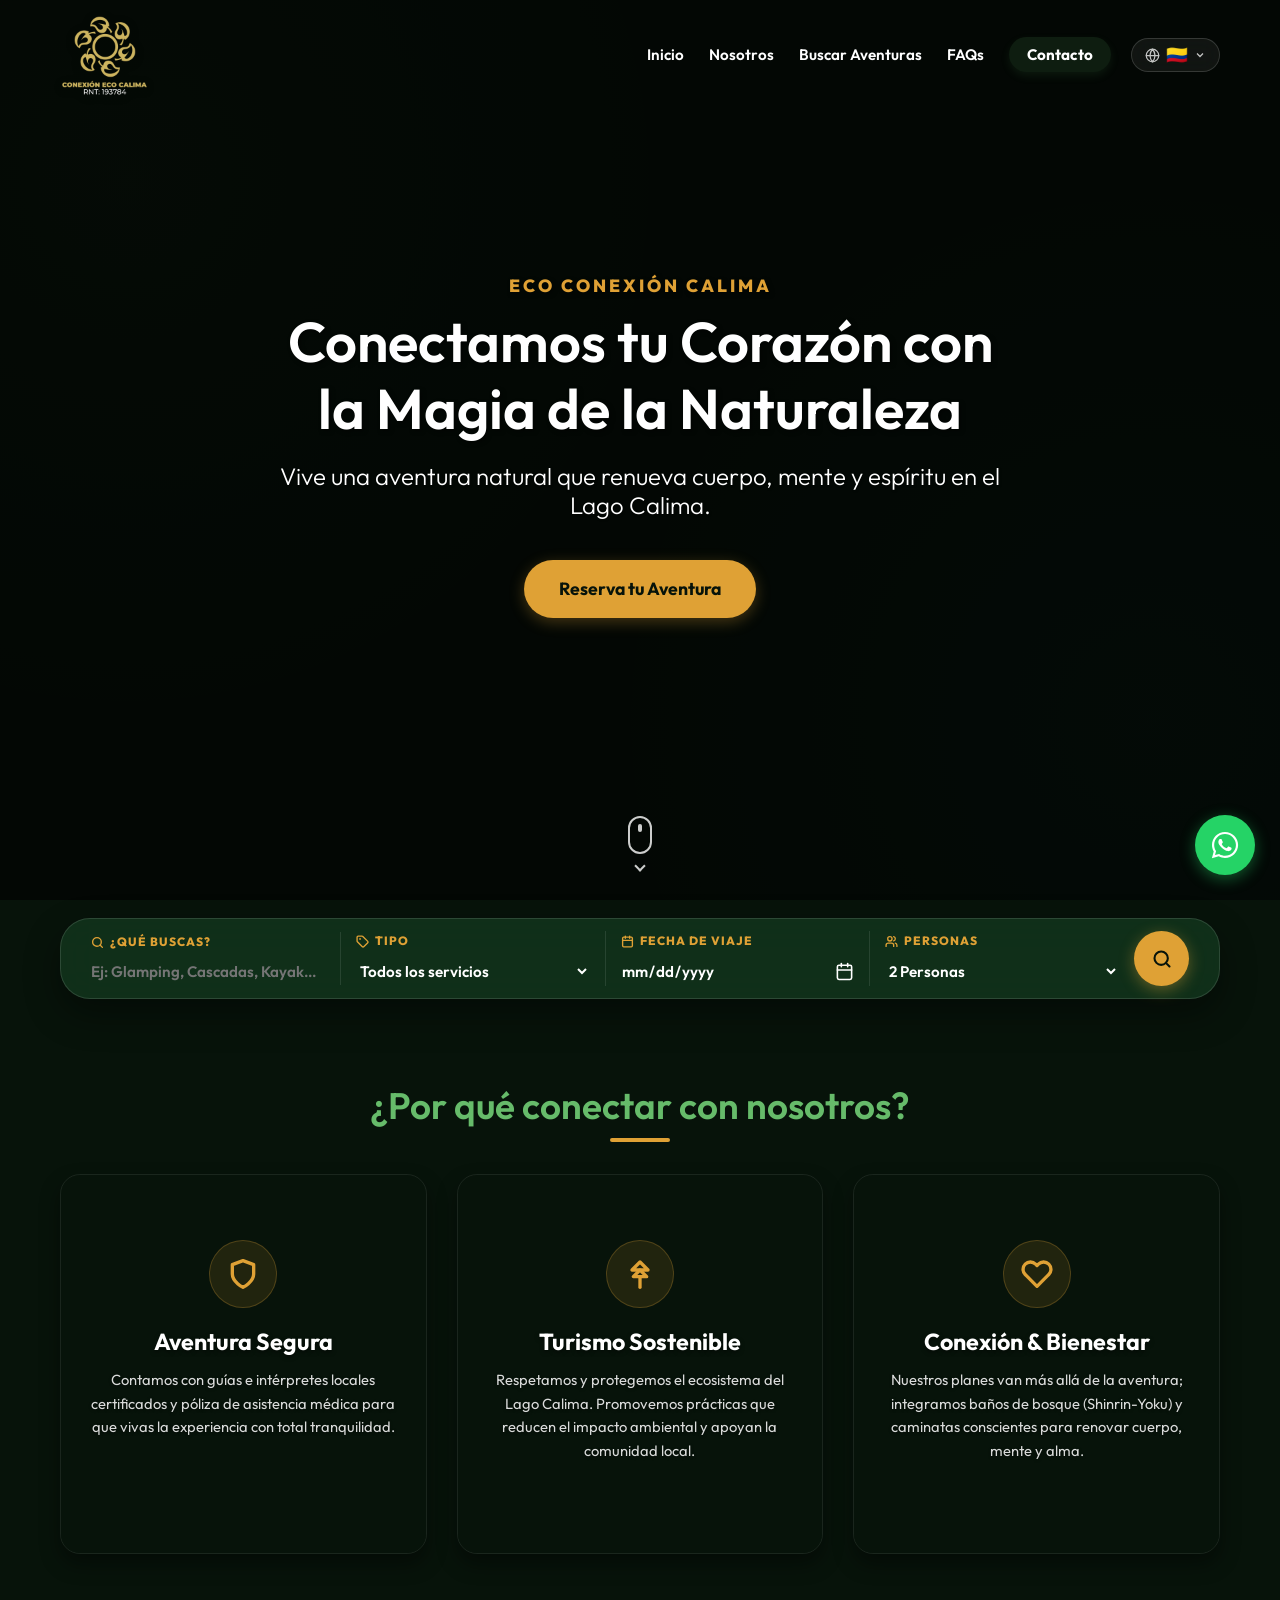
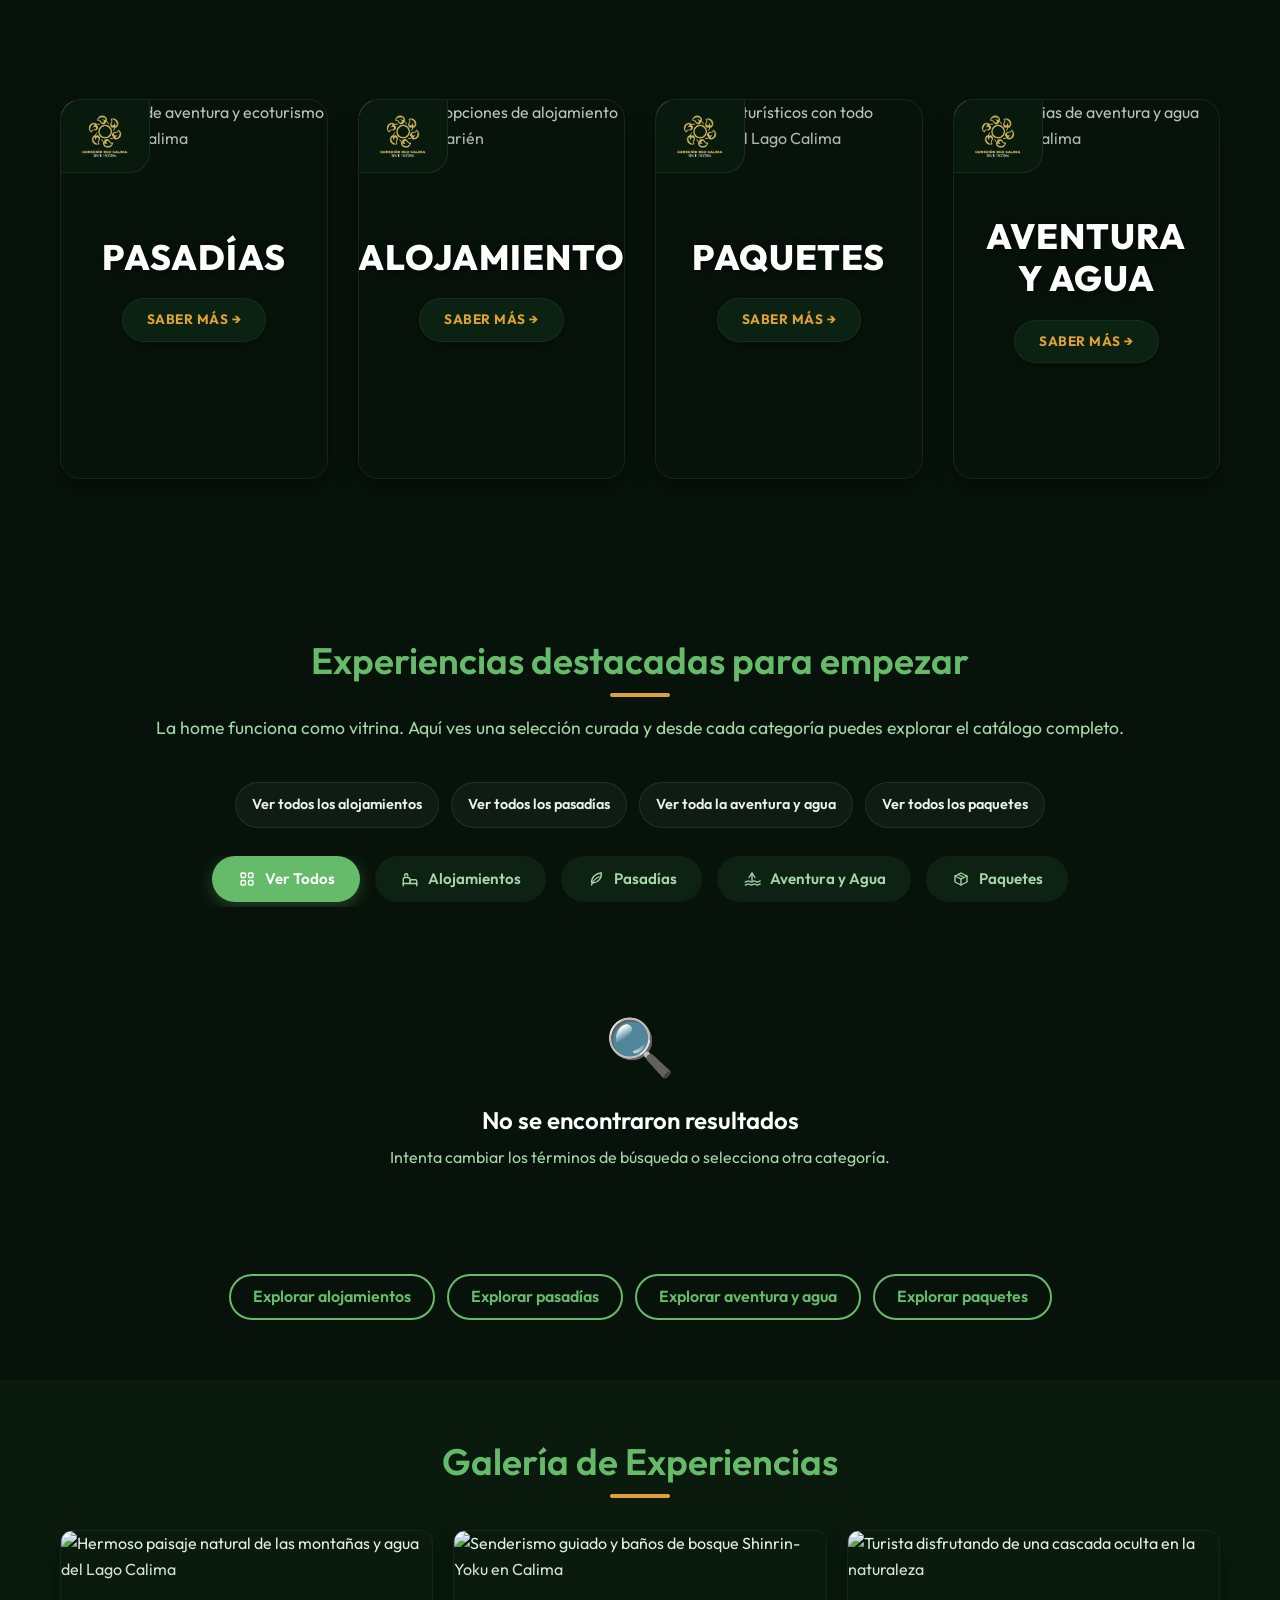
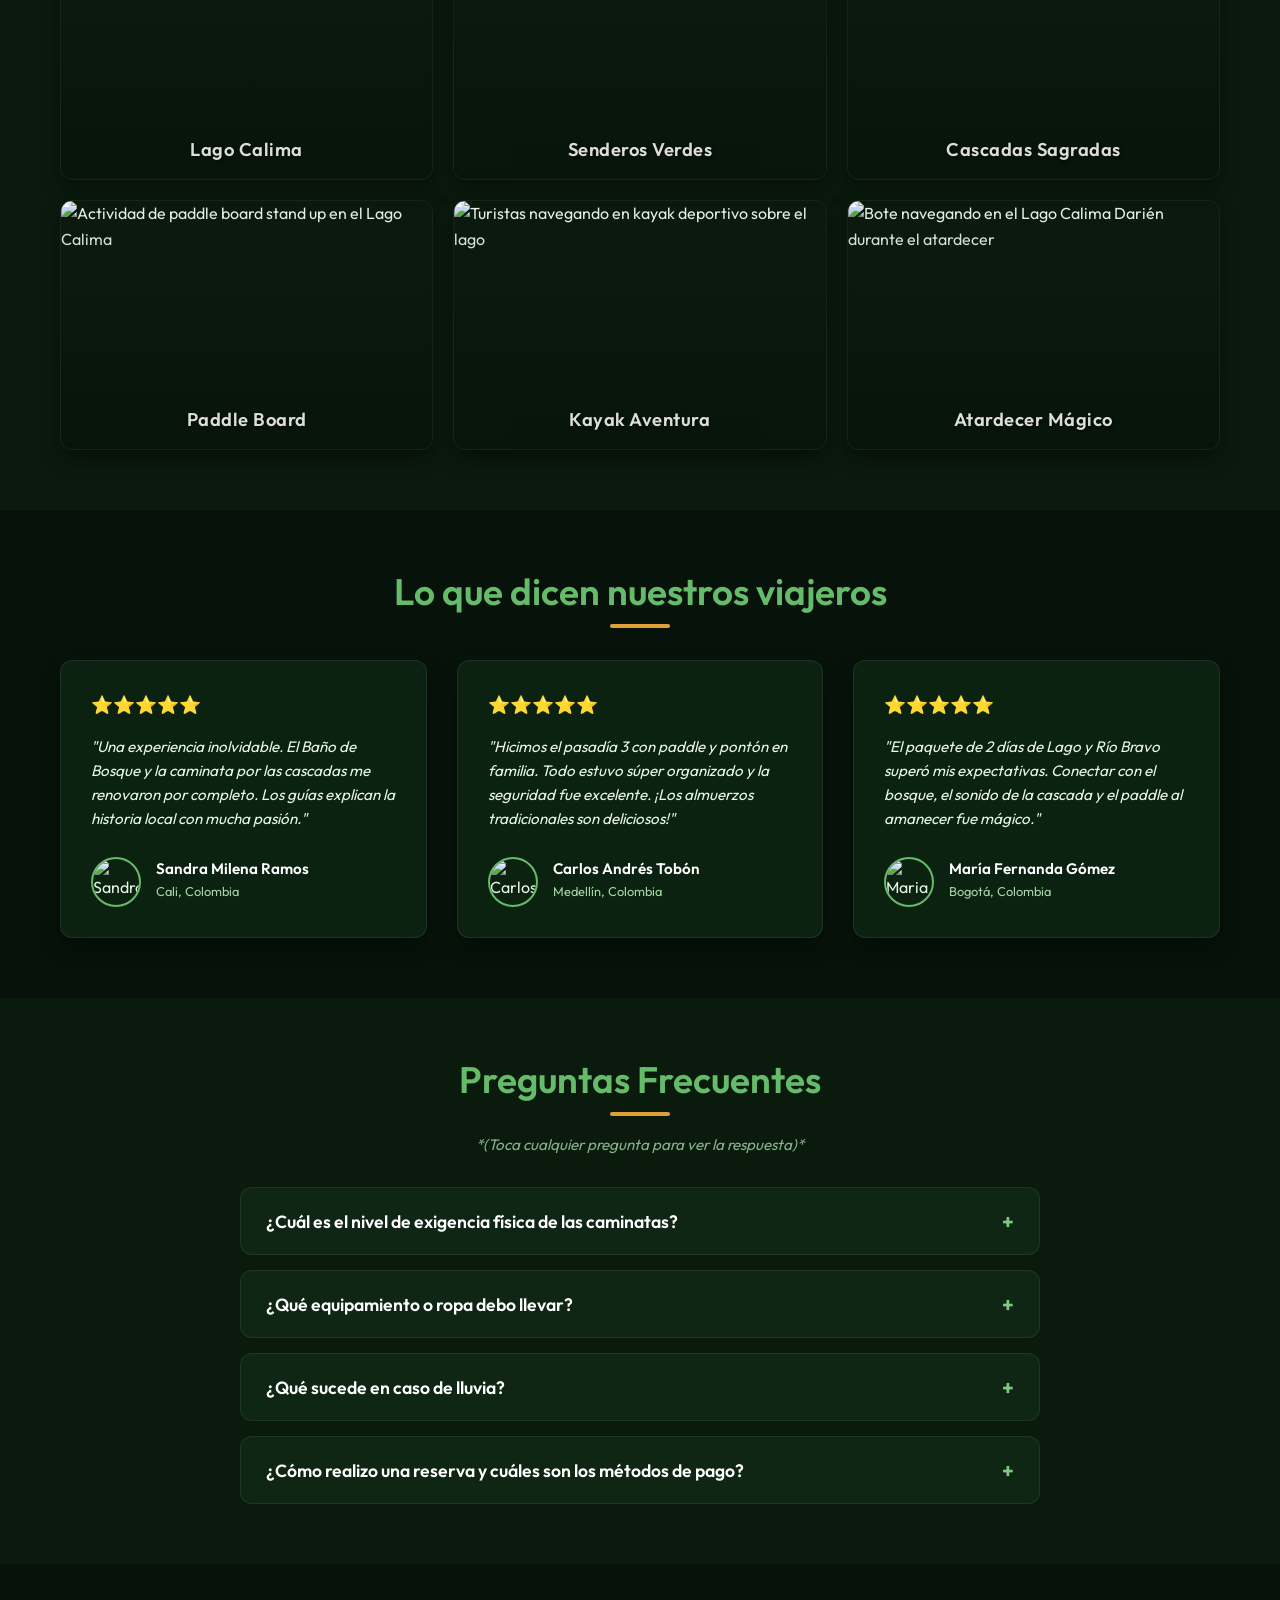
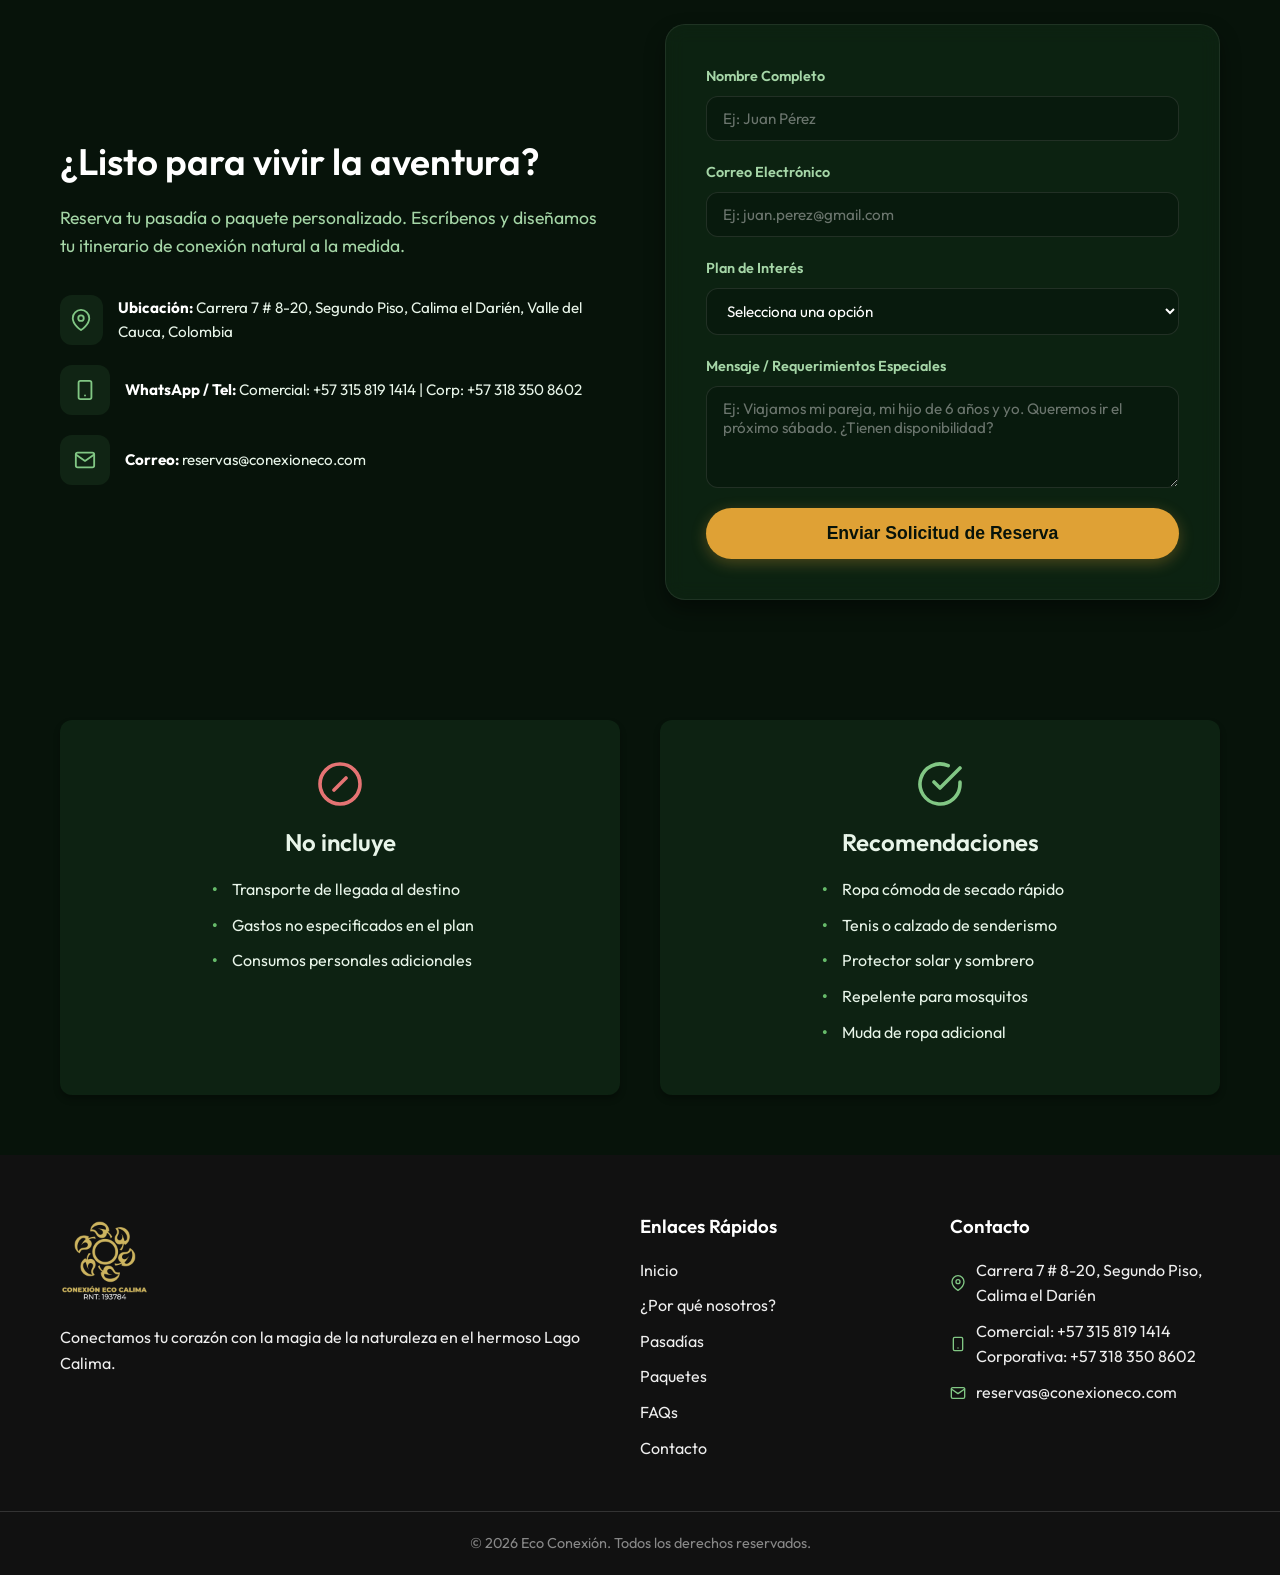
==== commit 4a0fc317: "feat: selector de idioma premium + auto-deteccion por pais en todas las paginas - Nuevo selector de " ====
--- a/index.html
+++ b/index.html
@@ -102,6 +102,38 @@
                     <li><a href="#faqs">FAQs</a></li>
                     <li><a href="#contacto" class="nav-cta">Contacto</a></li>
                 </ul>
+
+                <!-- Selector de idioma premium -->
+                <div class="lang-switcher" id="lang-switcher">
+                    <button class="lang-trigger" id="lang-trigger" aria-label="Cambiar idioma" aria-expanded="false">
+                        <svg xmlns="http://www.w3.org/2000/svg" width="15" height="15" viewBox="0 0 24 24" fill="none" stroke="currentColor" stroke-width="2" stroke-linecap="round" stroke-linejoin="round">
+                            <circle cx="12" cy="12" r="10"/>
+                            <line x1="2" y1="12" x2="22" y2="12"/>
+                            <path d="M12 2a15.3 15.3 0 0 1 4 10 15.3 15.3 0 0 1-4 10 15.3 15.3 0 0 1-4-10 15.3 15.3 0 0 1 4-10z"/>
+                        </svg>
+                        <span class="lang-current-flag" id="lang-current-flag">🇨🇴</span>
+                        <svg class="lang-chevron" xmlns="http://www.w3.org/2000/svg" width="12" height="12" viewBox="0 0 24 24" fill="none" stroke="currentColor" stroke-width="2.5">
+                            <polyline points="6 9 12 15 18 9"/>
+                        </svg>
+                    </button>
+                    <div class="lang-dropdown" id="lang-dropdown" role="listbox" aria-label="Seleccionar idioma">
+                        <div class="lang-dropdown-inner">
+                            <p class="lang-dropdown-title">Seleccionar idioma</p>
+                            <ul class="lang-list">
+                                <li class="lang-option active" data-lang="es" data-flag="🇨🇴" role="option">🇨🇴 <span>Español</span></li>
+                                <li class="lang-option" data-lang="en" data-flag="🇬🇧" role="option">🇬🇧 <span>English</span></li>
+                                <li class="lang-option" data-lang="fr" data-flag="🇫🇷" role="option">🇫🇷 <span>Français</span></li>
+                                <li class="lang-option" data-lang="pt" data-flag="🇧🇷" role="option">🇧🇷 <span>Português</span></li>
+                                <li class="lang-option" data-lang="de" data-flag="🇩🇪" role="option">🇩🇪 <span>Deutsch</span></li>
+                                <li class="lang-option" data-lang="it" data-flag="🇮🇹" role="option">🇮🇹 <span>Italiano</span></li>
+                                <li class="lang-option" data-lang="zh-CN" data-flag="🇨🇳" role="option">🇨🇳 <span>中文</span></li>
+                                <li class="lang-option" data-lang="ja" data-flag="🇯🇵" role="option">🇯🇵 <span>日本語</span></li>
+                                <li class="lang-option" data-lang="ko" data-flag="🇰🇷" role="option">🇰🇷 <span>한국어</span></li>
+                                <li class="lang-option" data-lang="ar" data-flag="🇸🇦" role="option">🇸🇦 <span>العربية</span></li>
+                            </ul>
+                        </div>
+                    </div>
+                </div>
             </nav>
         </div>
     </header>
@@ -949,6 +981,188 @@
         </svg>
     </a>
 
+    <!-- Google Translate (oculto - solo para funcionalidad) -->
+    <div id="google_translate_element" style="display:none;visibility:hidden;width:0;height:0;overflow:hidden;"></div>
+    <script src="//translate.google.com/translate_a/element.js?cb=googleTranslateInit"></script>
+    <script>
+        /* ── Suprimir la barra azul nativa de Google Translate ── */
+        (function suppressGoogleBar() {
+            const style = document.createElement('style');
+            style.textContent = [
+                '.goog-te-banner-frame, .goog-te-menu-frame { display:none !important; }',
+                'body { top: 0 !important; }',
+                '.skiptranslate { display:none !important; }',
+                '#\\:1\\.container { display:none !important; }'
+            ].join('');
+            document.head.appendChild(style);
+        })();
+
+        function googleTranslateInit() {
+            new google.translate.TranslateElement({
+                pageLanguage: 'es',
+                includedLanguages: 'en,fr,pt,de,it,ja,zh-CN,ko,ru,ar',
+                layout: google.translate.TranslateElement.InlineLayout.SIMPLE,
+                autoDisplay: false
+            }, 'google_translate_element');
+        }
+
+        /* ── Selector de idioma premium ── */
+        (function initLangSwitcher() {
+            const trigger  = document.getElementById('lang-trigger');
+            const dropdown = document.getElementById('lang-dropdown');
+            const flagSpan = document.getElementById('lang-current-flag');
+            const switcher = document.getElementById('lang-switcher');
+
+            if (!trigger) return;
+
+            /* Abrir / cerrar */
+            trigger.addEventListener('click', (e) => {
+                e.stopPropagation();
+                const open = switcher.classList.toggle('open');
+                trigger.setAttribute('aria-expanded', open);
+            });
+
+            /* Cerrar al hacer clic fuera */
+            document.addEventListener('click', () => {
+                switcher.classList.remove('open');
+                trigger.setAttribute('aria-expanded', 'false');
+            });
+
+            /* Seleccionar idioma */
+            document.querySelectorAll('.lang-option').forEach(opt => {
+                opt.addEventListener('click', (e) => {
+                    e.stopPropagation();
+                    const lang = opt.dataset.lang;
+                    const flag = opt.dataset.flag;
+
+                    /* Actualizar estado visual */
+                    document.querySelectorAll('.lang-option').forEach(o => o.classList.remove('active'));
+                    opt.classList.add('active');
+                    flagSpan.textContent = flag;
+
+                    /* Cerrar dropdown */
+                    switcher.classList.remove('open');
+                    trigger.setAttribute('aria-expanded', 'false');
+
+                    /* Aplicar traducción via Google Translate cookie */
+                    if (lang === 'es') {
+                        /* Restaurar idioma original */
+                        const iframe = document.querySelector('.goog-te-banner-frame');
+                        if (iframe) {
+                            const iframeDoc = iframe.contentDocument || iframe.contentWindow.document;
+                            const restore = iframeDoc.querySelector('.goog-te-banner-frame-restore') ||
+                                            iframeDoc.querySelector('[id$="0.restore"]');
+                            if (restore) restore.click();
+                        }
+                        /* Alternativa: borrar cookie y recargar */
+                        document.cookie = 'googtrans=; expires=Thu, 01 Jan 1970 00:00:00 UTC; path=/';
+                        document.cookie = 'googtrans=; expires=Thu, 01 Jan 1970 00:00:00 UTC; path=/; domain=' + location.hostname;
+                        location.reload();
+                        return;
+                    }
+
+                    /* Setear cookie de Google Translate y recargar */
+                    const cookieVal = '/es/' + lang;
+                    document.cookie = 'googtrans=' + cookieVal + '; path=/';
+                    document.cookie = 'googtrans=' + cookieVal + '; path=/; domain=' + location.hostname;
+                    location.reload();
+                });
+            });
+
+            /* Detectar idioma activo desde la cookie al cargar */
+            const match = document.cookie.match(/googtrans=\/[a-z-]+\/([a-z-CN]+)/);
+            if (match) {
+                const activeLang = match[1];
+                const activeOpt = document.querySelector(`.lang-option[data-lang="${activeLang}"]`);
+                if (activeOpt) {
+                    document.querySelectorAll('.lang-option').forEach(o => o.classList.remove('active'));
+                    activeOpt.classList.add('active');
+                    flagSpan.textContent = activeOpt.dataset.flag;
+                }
+            }
+        })();
+
+        /* ── Auto-detección de idioma por país ──────────────────────── */
+        (async function autoDetectLanguage() {
+            // Solo actúa si el usuario nunca ha tenido un idioma aplicado
+            const alreadyDetected = localStorage.getItem('eco_lang_detected');
+            const hasLangCookie   = document.cookie.includes('googtrans=');
+
+            // Si ya detectamos antes O el usuario tiene cookie activa → no hacemos nada
+            if (alreadyDetected || hasLangCookie) return;
+
+            // Mapa: código de país ISO 3166-1 alpha-2 → código de idioma de Google Translate
+            const countryToLang = {
+                // Inglés
+                US:'en', GB:'en', AU:'en', CA:'en', NZ:'en', IE:'en',
+                ZA:'en', IN:'en', PH:'en', SG:'en', MY:'en', NG:'en',
+                GH:'en', KE:'en', UG:'en', TZ:'en',
+                // Portugués
+                BR:'pt', PT:'pt', AO:'pt', MZ:'pt', CV:'pt',
+                // Francés
+                FR:'fr', BE:'fr', CH:'fr', CI:'fr', SN:'fr',
+                CM:'fr', ML:'fr', BF:'fr', NE:'fr', TG:'fr',
+                // Alemán
+                DE:'de', AT:'de', LI:'de', LU:'de',
+                // Italiano
+                IT:'it', SM:'it', VA:'it',
+                // Chino
+                CN:'zh-CN', TW:'zh-CN', HK:'zh-CN', MO:'zh-CN',
+                // Japonés
+                JP:'ja',
+                // Coreano
+                KR:'ko',
+                // Árabe
+                SA:'ar', AE:'ar', EG:'ar', MA:'ar', DZ:'ar',
+                TN:'ar', JO:'ar', LB:'ar', KW:'ar', QA:'ar',
+                BH:'ar', OM:'ar', IQ:'ar', SY:'ar', SD:'ar',
+                LY:'ar', YE:'ar', MR:'ar',
+                // Ruso
+                RU:'ru', BY:'ru', KZ:'ru',
+            };
+
+            // Países hispanohablantes → sin cambio (ya está en español)
+            const spanishCountries = new Set([
+                'CO','MX','ES','AR','CL','PE','VE','EC','BO','PY',
+                'UY','CR','PA','HN','GT','SV','DO','CU','NI','PR','GQ'
+            ]);
+
+            try {
+                // Timeout de 3 s para no bloquear la carga si la API tarda
+                const controller = new AbortController();
+                const timeout    = setTimeout(() => controller.abort(), 3000);
+
+                const res  = await fetch('https://ipapi.co/json/', { signal: controller.signal });
+                clearTimeout(timeout);
+
+                if (!res.ok) return;
+                const data = await res.json();
+                const country = (data.country_code || '').toUpperCase();
+
+                // Marcar que ya intentamos la detección (aunque sea español)
+                localStorage.setItem('eco_lang_detected', '1');
+
+                // Si es español → no hacer nada
+                if (!country || spanishCountries.has(country)) return;
+
+                const lang = countryToLang[country];
+                if (!lang) return; // País no mapeado → dejamos español por defecto
+
+                // Aplicar traducción: setear cookie y recargar
+                const cookieVal = '/es/' + lang;
+                document.cookie = 'googtrans=' + cookieVal + '; path=/';
+                document.cookie = 'googtrans=' + cookieVal + '; path=/; domain=' + location.hostname;
+                location.reload();
+
+            } catch (err) {
+                // Si falla la API (sin internet, CORS, timeout) → no hacemos nada
+                localStorage.setItem('eco_lang_detected', '1'); // evitar reintentos
+            }
+        })();
+        /* ─────────────────────────────────────────────────────────────── */
+    </script>
+
+    <script src="assets/js/lang-switcher.js"></script>
     <script src="assets/js/booking-data.js"></script>
     <script src="assets/js/script.js"></script>
 </body>
--- a/assets/css/styles.css
+++ b/assets/css/styles.css
@@ -43,6 +43,7 @@
     background-attachment: fixed;
     color: var(--text-dark);
     line-height: 1.6;
+    overflow-x: hidden;
 }
 
 a {
@@ -71,8 +72,13 @@
 #breakdown-calc-val,
 #breakdown-discount-val,
 #breakdown-total-val,
-#m-bar-price-amount {
+#m-bar-price-amount,
+#m-bar-price-unit {
     white-space: nowrap !important;
+}
+
+.m-bar-price {
+    flex-shrink: 0;
 }
 
 .container {
@@ -221,6 +227,15 @@
     display: flex;
     gap: 25px;
     align-items: center;
+    list-style: none;
+    margin: 0;
+    padding: 0;
+}
+
+.main-nav {
+    display: flex;
+    align-items: center;
+    gap: 20px;
 }
 
 .nav-links a {
@@ -277,6 +292,139 @@
     font-size: 2rem;
     cursor: pointer;
 }
+
+/* ── Selector de Idioma Premium ───────────────────────────────── */
+.lang-switcher {
+    position: relative;
+    flex-shrink: 0;
+}
+
+.lang-trigger {
+    display: flex;
+    align-items: center;
+    gap: 6px;
+    padding: 7px 13px;
+    border-radius: 999px;
+    border: 1px solid rgba(255, 255, 255, 0.15);
+    background: rgba(255, 255, 255, 0.06);
+    color: var(--white);
+    font-family: inherit;
+    font-size: 0.88rem;
+    font-weight: 600;
+    cursor: pointer;
+    backdrop-filter: blur(10px);
+    -webkit-backdrop-filter: blur(10px);
+    transition: all 0.25s ease;
+    white-space: nowrap;
+}
+
+.lang-trigger:hover {
+    background: rgba(255, 255, 255, 0.12);
+    border-color: rgba(200, 168, 90, 0.45);
+    box-shadow: 0 0 14px rgba(200, 168, 90, 0.15);
+}
+
+.lang-trigger svg { opacity: 0.75; }
+.lang-current-flag { font-size: 1.1rem; line-height: 1; }
+
+.lang-chevron {
+    opacity: 0.6;
+    transition: transform 0.28s cubic-bezier(0.25, 0.8, 0.25, 1);
+}
+
+.lang-switcher.open .lang-chevron {
+    transform: rotate(180deg);
+}
+
+.lang-dropdown {
+    position: absolute;
+    top: calc(100% + 10px);
+    right: 0;
+    width: 200px;
+    background: rgba(12, 28, 20, 0.96);
+    border: 1px solid rgba(255, 255, 255, 0.1);
+    border-radius: 18px;
+    box-shadow: 0 20px 50px rgba(0, 0, 0, 0.55), 0 0 0 1px rgba(200, 168, 90, 0.08);
+    backdrop-filter: blur(24px);
+    -webkit-backdrop-filter: blur(24px);
+    overflow: hidden;
+    /* Animación de entrada */
+    opacity: 0;
+    transform: translateY(-8px) scale(0.97);
+    pointer-events: none;
+    transition: opacity 0.22s ease, transform 0.22s cubic-bezier(0.25, 0.8, 0.25, 1);
+    z-index: 9999;
+}
+
+.lang-switcher.open .lang-dropdown {
+    opacity: 1;
+    transform: translateY(0) scale(1);
+    pointer-events: all;
+}
+
+.lang-dropdown-inner {
+    padding: 12px 8px;
+}
+
+.lang-dropdown-title {
+    font-size: 0.68rem;
+    text-transform: uppercase;
+    letter-spacing: 0.1em;
+    color: rgba(255, 255, 255, 0.35);
+    padding: 0 10px 8px;
+    border-bottom: 1px solid rgba(255, 255, 255, 0.06);
+    margin-bottom: 6px;
+}
+
+.lang-list {
+    list-style: none;
+    padding: 0;
+    margin: 0;
+    display: flex;
+    flex-direction: column;
+    gap: 2px;
+}
+
+.lang-option {
+    display: flex;
+    align-items: center;
+    gap: 10px;
+    padding: 9px 12px;
+    border-radius: 12px;
+    font-size: 0.88rem;
+    font-weight: 500;
+    color: rgba(255, 255, 255, 0.75);
+    cursor: pointer;
+    transition: all 0.18s ease;
+    font-size: 1rem;
+}
+
+.lang-option span {
+    font-size: 0.88rem;
+    font-weight: 600;
+}
+
+.lang-option:hover {
+    background: rgba(255, 255, 255, 0.07);
+    color: var(--white);
+}
+
+.lang-option.active {
+    background: rgba(200, 168, 90, 0.12);
+    color: #c8a85a;
+    border-left: 2px solid #c8a85a;
+}
+
+.lang-option.active span {
+    font-weight: 700;
+}
+
+@media (max-width: 768px) {
+    .lang-trigger { padding: 6px 10px; font-size: 0.82rem; }
+    .lang-dropdown { right: 0; left: auto; }
+    .lang-switcher { order: -1; } /* Antes del botón hamburguesa en mobile */
+}
+/* ─────────────────────────────────────────────────────────────── */
 
 /* Hero Section */
 .hero-section {
@@ -1126,12 +1274,10 @@
     left: 0;
     width: 100%;
     height: 100%;
-    background: linear-gradient(
-        to bottom,
-        rgba(7, 19, 10, 0.15) 0%,
-        rgba(7, 19, 10, 0.65) 50%,
-        rgba(7, 19, 10, 0.95) 100%
-    );
+    background: linear-gradient(to bottom,
+            rgba(7, 19, 10, 0.15) 0%,
+            rgba(7, 19, 10, 0.65) 50%,
+            rgba(7, 19, 10, 0.95) 100%);
     z-index: 2;
     transition: var(--transition);
 }
@@ -1180,12 +1326,10 @@
 }
 
 .pilar-card:hover .pilar-card-overlay {
-    background: linear-gradient(
-        to bottom,
-        rgba(7, 19, 10, 0.05) 0%,
-        rgba(7, 19, 10, 0.55) 45%,
-        rgba(7, 19, 10, 0.92) 100%
-    );
+    background: linear-gradient(to bottom,
+            rgba(7, 19, 10, 0.05) 0%,
+            rgba(7, 19, 10, 0.55) 45%,
+            rgba(7, 19, 10, 0.92) 100%);
 }
 
 .pilar-card:hover .pilar-icon-container {
@@ -1607,8 +1751,7 @@
 }
 
 .hidden {
-    opacity: 0;
-    pointer-events: none;
+    display: none !important;
 }
 
 /* Responsive Design */
@@ -1727,13 +1870,28 @@
         background-color: rgba(255, 255, 255, 0.15);
     }
 
+    /* En mobile: main-nav es fila con hamburguesa + lang-switcher */
+    .main-nav {
+        flex-wrap: wrap;
+        gap: 10px;
+        position: relative;
+    }
+
+    .lang-switcher {
+        order: 2; /* lang-switcher a la derecha del hamburguesa */
+    }
+
+    .mobile-menu-btn {
+        order: 1;
+    }
+
     .nav-links {
         display: flex;
         flex-direction: column;
         position: absolute;
-        top: 100%;
-        left: 0;
-        width: 100%;
+        top: calc(100% + 8px);
+        right: 0;
+        width: 220px;
         background-color: rgba(18, 53, 29, 0.98);
         backdrop-filter: blur(10px);
         -webkit-backdrop-filter: blur(10px);
@@ -1741,16 +1899,20 @@
         text-align: center;
         opacity: 0;
         pointer-events: none;
-        transform: translateY(-10px);
+        transform: translateY(-10px) scale(0.97);
         transition: opacity 0.3s ease, transform 0.3s ease;
         border-bottom: 1px solid rgba(255, 255, 255, 0.1);
+        border-radius: 16px;
         gap: 15px;
+        order: 3; /* ocupa la tercera fila */
+        flex: 0 0 100%;
+        box-shadow: 0 16px 40px rgba(0,0,0,0.45);
     }
 
     .nav-links.active {
         opacity: 1;
         pointer-events: auto;
-        transform: translateY(0);
+        transform: translateY(0) scale(1);
     }
 
     /* 2. Hero Section */
@@ -1836,11 +1998,34 @@
 
     /* 4. Categorías Principales (Servicios) */
     .servicio-card {
-        height: 240px;
+        height: 225px;
     }
 
     .servicio-card h3 {
-        font-size: 1.6rem;
+        font-size: 1.15rem;
+        line-height: 1.25;
+        letter-spacing: 0.5px;
+        margin: 0;
+    }
+
+    .servicio-content {
+        padding: 12px;
+        gap: 12px;
+    }
+
+    .servicio-btn {
+        padding: 8px 16px;
+        font-size: 0.72rem;
+        letter-spacing: 0.2px;
+    }
+
+    .servicio-brand-badge {
+        padding: 6px 10px;
+        border-bottom-right-radius: var(--radius-md);
+    }
+
+    .brand-badge-logo-img {
+        height: 20px;
     }
 
     /* 5. Pasadías (Deslizador Horizontal) */
@@ -1966,6 +2151,74 @@
         /* Evita auto-zoom en iOS Safari */
         padding: 14px 16px;
     }
+
+    /* Adiciones generales para móviles de index */
+    .section-title {
+        font-size: 1.7rem;
+        margin-bottom: 1.5rem;
+    }
+
+    .section-subtitle {
+        font-size: 0.95rem !important;
+        margin-bottom: 25px !important;
+        padding: 0 15px;
+        line-height: 1.5;
+    }
+
+    .pilar-card {
+        height: 320px;
+    }
+
+    .pilar-card-content {
+        padding: 40px 20px 20px;
+    }
+
+    .category-tabs {
+        justify-content: flex-start;
+        padding: 0 20px;
+        margin: 0;
+    }
+
+    #testimonios .testimonial-card {
+        padding: 20px;
+    }
+
+    .info-box {
+        padding: 24px 20px;
+    }
+
+    .faq-question {
+        padding: 16px 20px;
+        font-size: 1rem;
+    }
+
+    .faq-answer p {
+        padding: 16px 20px;
+        font-size: 0.9rem;
+    }
+
+    .contact-info h2 {
+        font-size: 1.7rem;
+        margin-bottom: 15px;
+    }
+
+    .contact-lead {
+        font-size: 0.95rem;
+        margin-bottom: 25px;
+    }
+
+    /* Ajustes para la sección de explorador y tarjetas */
+    .explorer-section {
+        padding: 40px 0 !important;
+    }
+
+    .explorer-card {
+        height: auto !important;
+    }
+
+    .card-details-wrapper {
+        padding: 15px !important;
+    }
 }
 
 /* ==========================================================================
@@ -2462,7 +2715,7 @@
 }
 
 .wizard-steps-header {
-    display: flex;
+    display: none !important;
     justify-content: space-between;
     align-items: center;
     margin-bottom: 28px;
@@ -3119,7 +3372,10 @@
         max-width: 190px;
     }
 
-    .wizard-footer,
+    .wizard-footer {
+        flex-direction: column-reverse;
+    }
+
     .payment-actions {
         flex-direction: column;
     }
@@ -3500,7 +3756,7 @@
     border: 1px solid rgba(255, 255, 255, 0.1);
     border-radius: 24px;
     padding: 24px;
-    box-shadow: 0 16px 40px rgba(0,0,0,0.3);
+    box-shadow: 0 16px 40px rgba(0, 0, 0, 0.3);
     display: flex;
     flex-direction: column;
     gap: 20px;
@@ -3611,19 +3867,55 @@
 /* Responsive Grid and Sticky Card */
 @media (max-width: 900px) {
     .airbnb-columns-layout {
-        flex-direction: column-reverse;
+        flex-direction: column;
         gap: 30px;
     }
 
     .airbnb-right-col {
+        display: block !important;
         width: 100% !important;
-        position: static !important;
+        flex-shrink: 0 !important;
+        margin-top: 25px !important;
     }
 
     .airbnb-booking-card {
         position: static !important;
-        box-shadow: none;
-        border-color: rgba(255, 255, 255, 0.06);
+        box-shadow: 0 12px 32px rgba(0, 0, 0, 0.4) !important;
+        border: 1px solid rgba(255, 255, 255, 0.1) !important;
+        background: rgba(18, 53, 29, 0.6) !important;
+        backdrop-filter: blur(20px) !important;
+        -webkit-backdrop-filter: blur(20px) !important;
+        padding: 20px !important;
+        border-radius: 20px !important;
+        gap: 16px !important;
+    }
+
+    /* Hide the redundant reserve button inside the card on mobile */
+    #btn-submit-reserva-sticky,
+    .no-charge-note {
+        display: none !important;
+    }
+
+    /* Prevent breakdown text wrapping on mobile */
+    .breakdown-row {
+        font-size: 0.88rem !important;
+    }
+
+    .total-row {
+        font-size: 1rem !important;
+        display: flex !important;
+        justify-content: space-between !important;
+        align-items: center !important;
+    }
+
+    .total-row span {
+        max-width: 60% !important;
+        line-height: 1.2 !important;
+    }
+
+    .total-row strong {
+        font-size: 1.15rem !important;
+        white-space: nowrap !important;
     }
 
     .airbnb-photo-grid {
@@ -3646,11 +3938,108 @@
 
     .mobile-booking-bottom-bar {
         display: flex !important;
+        position: fixed !important;
+        bottom: 0 !important;
+        left: 0 !important;
+        width: 100% !important;
+        background: rgba(10, 31, 17, 0.97) !important;
+        backdrop-filter: blur(20px) !important;
+        -webkit-backdrop-filter: blur(20px) !important;
+        border-top: 1px solid rgba(255, 255, 255, 0.12) !important;
+        padding: 16px 24px !important;
+        justify-content: space-between !important;
+        align-items: center !important;
+        z-index: 1000 !important;
+        box-shadow: 0 -8px 32px rgba(0, 0, 0, 0.5) !important;
+        box-sizing: border-box !important;
+    }
+
+    .m-bar-price {
+        display: flex !important;
+        flex-direction: column !important;
+        gap: 2px !important;
+        min-width: 0 !important;
+        flex: 1 !important;
+    }
+
+    .m-bar-price-row {
+        display: flex !important;
+        align-items: baseline !important;
+        flex-wrap: nowrap !important;
+        gap: 6px !important;
+        white-space: nowrap !important;
+    }
+
+    #m-bar-price-amount {
+        color: var(--white) !important;
+        font-size: 1.3rem !important;
+        font-weight: 800 !important;
+        line-height: 1 !important;
+        letter-spacing: -0.02em !important;
+    }
+
+    #m-bar-price-unit {
+        font-size: 0.85rem !important;
+        color: var(--text-light) !important;
+        font-weight: 500 !important;
+    }
+
+    .m-bar-rating {
+        display: flex !important;
+        align-items: center !important;
+        gap: 4px !important;
+        font-size: 0.8rem !important;
+        color: var(--text-light) !important;
+        margin-top: 2px !important;
+    }
+
+    #btn-submit-reserva-mobile {
+        background: linear-gradient(135deg, var(--accent-gold) 0%, #c4871e 100%) !important;
+        color: var(--bg-light) !important;
+        border: none !important;
+        border-radius: 12px !important;
+        padding: 12px 28px !important;
+        font-weight: 800 !important;
+        font-size: 0.95rem !important;
+        text-transform: uppercase !important;
+        letter-spacing: 0.5px !important;
+        cursor: pointer !important;
+        transition: var(--transition) !important;
+        white-space: nowrap !important;
+        width: auto !important;
+        flex-shrink: 0 !important;
+        box-shadow: 0 4px 15px rgba(223, 161, 53, 0.4) !important;
+        margin-left: 15px !important;
+    }
+
+    #btn-submit-reserva-mobile:active {
+        transform: scale(0.97) !important;
+        box-shadow: 0 2px 8px rgba(223, 161, 53, 0.3) !important;
+    }
+
+    @media (max-width: 375px) {
+        .mobile-booking-bottom-bar {
+            padding: 12px 16px !important;
+        }
+
+        #m-bar-price-amount {
+            font-size: 1.15rem !important;
+        }
+
+        #m-bar-price-unit {
+            font-size: 0.75rem !important;
+        }
+
+        #btn-submit-reserva-mobile {
+            padding: 10px 20px !important;
+            font-size: 0.85rem !important;
+        }
     }
 
     .airbnb-detail-container {
         margin-top: 80px;
-        padding-bottom: 100px; /* Evitar que el bottom bar tape el contenido */
+        padding-bottom: 100px;
+        /* Evitar que el bottom bar tape el contenido */
     }
 
     .mock-calendar-container .mobile-hide {
@@ -3792,13 +4181,28 @@
     .booking-page .airbnb-header-meta {
         flex-direction: column;
         align-items: flex-start !important;
-        gap: 10px !important;
+        gap: 12px !important;
+    }
+
+    .booking-page .airbnb-meta-left {
+        flex-direction: column !important;
+        align-items: flex-start !important;
+        gap: 8px !important;
+        width: 100% !important;
+    }
+
+    .booking-page .airbnb-meta-left>.meta-divider {
+        display: none !important;
+    }
+
+    .booking-page .airbnb-meta-location {
+        margin-left: 0 !important;
     }
 
     .booking-page .airbnb-header-actions {
         display: flex;
         gap: 20px;
-        margin-top: 5px;
+        margin-top: 8px;
     }
 }
 
@@ -3821,7 +4225,8 @@
 
 .cal-nav-btn:hover {
     background: var(--accent-gold) !important;
-    color: #07150c !important; /* contrast dark color matching theme */
+    color: #07150c !important;
+    /* contrast dark color matching theme */
     border-color: var(--accent-gold) !important;
     transform: scale(1.05);
 }
@@ -3839,4 +4244,901 @@
     color: var(--text-dark) !important;
 }
 
-
+/* Interactive Calendar Day Styles */
+.cal-day {
+    display: flex;
+    align-items: center;
+    justify-content: center;
+    height: 36px;
+    width: 36px;
+    margin: 0 auto;
+    border-radius: 50%;
+    color: var(--white);
+    cursor: pointer;
+    transition: all 0.18s cubic-bezier(0.4, 0, 0.2, 1);
+    user-select: none;
+    font-weight: 500;
+    font-size: 0.82rem;
+}
+
+.cal-day:hover:not(.empty):not(.disabled):not(.selected-range-start):not(.selected-range-end) {
+    background: rgba(255, 255, 255, 0.08);
+    transform: scale(1.1);
+}
+
+.cal-day.empty {
+    cursor: default;
+    pointer-events: none;
+}
+
+.cal-day.disabled {
+    color: rgba(255, 255, 255, 0.2) !important;
+    cursor: not-allowed;
+    pointer-events: none;
+    text-decoration: line-through;
+}
+
+.cal-day.selected-range-start {
+    background: var(--accent-gold) !important;
+    color: var(--bg-light) !important;
+    font-weight: 700 !important;
+    box-shadow: 0 4px 10px rgba(223, 161, 53, 0.4);
+    transform: scale(1.05);
+}
+
+.cal-day.selected-range-end {
+    background: var(--accent-gold) !important;
+    color: var(--bg-light) !important;
+    font-weight: 700 !important;
+    box-shadow: 0 4px 10px rgba(223, 161, 53, 0.4);
+    transform: scale(1.05);
+}
+
+.cal-day.selected-range {
+    background: rgba(223, 161, 53, 0.15) !important;
+    color: var(--white) !important;
+    border-radius: 0;
+}
+
+.cal-day.selected-single {
+    background: var(--accent-gold) !important;
+    color: var(--bg-light) !important;
+    font-weight: 700 !important;
+    box-shadow: 0 4px 10px rgba(223, 161, 53, 0.4);
+}
+
+.cal-day.hover-range {
+    background: rgba(223, 161, 53, 0.08) !important;
+    border-radius: 0;
+    color: var(--white) !important;
+}
+
+/* Rediseño de botones de exploración de catálogo en móviles pequeños */
+@media (max-width: 768px) {
+
+    .home-catalog-links,
+    .home-catalog-footer {
+        flex-direction: column !important;
+        align-items: stretch !important;
+        width: 100% !important;
+        gap: 12px !important;
+        padding: 0 15px !important;
+        box-sizing: border-box !important;
+    }
+
+    .home-catalog-link,
+    .home-catalog-footer .btn-outline {
+        display: block !important;
+        width: 100% !important;
+        text-align: center !important;
+        margin: 0 !important;
+        box-sizing: border-box !important;
+    }
+
+    /* Reducir botón flotante de WhatsApp en móviles para evitar que cubra los botones */
+    .whatsapp-float {
+        width: 50px !important;
+        height: 50px !important;
+        bottom: 20px !important;
+        right: 20px !important;
+    }
+}
+
+/* ==========================================================================
+   PRO CAROUSEL & LIGHTBOX GALLERY SYSTEM (booking.html)
+   ========================================================================== */
+
+/* Swipeable Gallery on Mobile */
+@media (max-width: 900px) {
+    .airbnb-photo-grid {
+        display: flex !important;
+        flex-direction: row !important;
+        overflow-x: scroll !important;
+        scroll-snap-type: x mandatory !important;
+        scroll-behavior: smooth !important;
+        -webkit-overflow-scrolling: touch !important;
+        height: 320px !important;
+        position: relative !important;
+        border-radius: 16px !important;
+        gap: 0 !important;
+    }
+
+    /* Hide scrollbar for clean design */
+    .airbnb-photo-grid::-webkit-scrollbar {
+        display: none !important;
+    }
+
+    .airbnb-photo-grid .photo-item-main,
+    .airbnb-photo-grid .photo-item-sub {
+        display: block !important;
+        flex: 0 0 100% !important;
+        width: 100% !important;
+        height: 100% !important;
+        scroll-snap-align: start !important;
+        border-radius: 0 !important;
+    }
+
+    .airbnb-photo-grid img {
+        border-radius: 0 !important;
+    }
+}
+
+/* Floating Image Counter Indicator */
+.gallery-counter-badge {
+    position: absolute;
+    bottom: 20px;
+    left: 20px;
+    background: rgba(8, 24, 13, 0.85);
+    /* matching brand forest green */
+    backdrop-filter: blur(10px);
+    -webkit-backdrop-filter: blur(10px);
+    border: 1px solid rgba(255, 255, 255, 0.15);
+    color: var(--white);
+    padding: 6px 14px;
+    border-radius: 20px;
+    font-size: 0.82rem;
+    font-weight: 600;
+    z-index: 10;
+    letter-spacing: 0.5px;
+    pointer-events: none;
+    transition: opacity 0.3s ease;
+    box-shadow: 0 4px 12px rgba(0, 0, 0, 0.3);
+}
+
+/* Professional Gallery Lightbox Styles */
+.lightbox-modal {
+    display: none;
+    position: fixed;
+    z-index: 3000;
+    left: 0;
+    top: 0;
+    width: 100%;
+    height: 100%;
+    background-color: rgba(6, 17, 10, 0.98);
+    /* Deep dark theme */
+    backdrop-filter: blur(20px);
+    -webkit-backdrop-filter: blur(20px);
+    opacity: 0;
+    transition: opacity 0.35s cubic-bezier(0.4, 0, 0.2, 1);
+    align-items: center;
+    justify-content: center;
+    box-sizing: border-box;
+}
+
+.lightbox-modal.show {
+    opacity: 1;
+}
+
+.lightbox-header {
+    position: absolute;
+    top: 0;
+    left: 0;
+    width: 100%;
+    height: 70px;
+    background: linear-gradient(180deg, rgba(8, 24, 13, 0.95) 0%, rgba(8, 24, 13, 0.4) 70%, rgba(8, 24, 13, 0) 100%);
+    backdrop-filter: blur(12px);
+    -webkit-backdrop-filter: blur(12px);
+    border-bottom: 1px solid rgba(255, 255, 255, 0.06);
+    display: flex;
+    align-items: center;
+    justify-content: space-between;
+    padding: 0 24px;
+    box-sizing: border-box;
+    z-index: 3020;
+}
+
+.lightbox-back-btn {
+    background: rgba(255, 255, 255, 0.07);
+    border: 1px solid rgba(255, 255, 255, 0.12);
+    color: var(--white);
+    width: 42px;
+    height: 42px;
+    border-radius: 50%;
+    display: flex;
+    align-items: center;
+    justify-content: center;
+    cursor: pointer;
+    transition: all 0.25s ease;
+}
+
+.lightbox-back-btn:hover {
+    background: var(--accent-gold);
+    color: var(--bg-light) !important;
+    border-color: var(--accent-gold);
+    transform: scale(1.08) rotate(90deg);
+}
+
+.lightbox-header-title {
+    color: var(--white);
+    font-weight: 700;
+    font-size: 1.1rem;
+    letter-spacing: 0.5px;
+    max-width: 55%;
+    white-space: nowrap;
+    overflow: hidden;
+    text-overflow: ellipsis;
+    text-align: center;
+}
+
+.lightbox-header-counter {
+    color: var(--text-light);
+    font-weight: 600;
+    font-size: 0.88rem;
+    background: rgba(0, 0, 0, 0.35);
+    padding: 6px 14px;
+    border-radius: 20px;
+    border: 1px solid rgba(255, 255, 255, 0.08);
+}
+
+.lightbox-nav-btn {
+    position: absolute;
+    top: 50%;
+    transform: translateY(-50%);
+    background: rgba(255, 255, 255, 0.05);
+    border: 1px solid rgba(255, 255, 255, 0.1);
+    color: var(--white);
+    border-radius: 50%;
+    width: 56px;
+    height: 56px;
+    font-size: 1.3rem;
+    cursor: pointer;
+    display: flex;
+    align-items: center;
+    justify-content: center;
+    z-index: 3010;
+    transition: all 0.25s ease;
+}
+
+.lightbox-nav-btn:hover {
+    background: var(--accent-gold);
+    color: var(--bg-light) !important;
+    border-color: var(--accent-gold);
+    transform: translateY(-50%) scale(1.08);
+}
+
+.lightbox-nav-btn:active {
+    transform: translateY(-50%) scale(0.95);
+}
+
+.lightbox-nav-btn.prev {
+    left: 24px;
+}
+
+.lightbox-nav-btn.next {
+    right: 24px;
+}
+
+.lightbox-content-wrapper {
+    max-width: 90%;
+    max-height: 85%;
+    display: flex;
+    flex-direction: column;
+    align-items: center;
+    justify-content: center;
+    gap: 20px;
+    z-index: 3005;
+    margin-top: 50px;
+}
+
+.lightbox-image-container {
+    width: 100%;
+    display: flex;
+    justify-content: center;
+    align-items: center;
+    position: relative;
+    overflow: visible;
+    cursor: grab;
+    touch-action: none;
+}
+
+.lightbox-image-container:active {
+    cursor: grabbing;
+}
+
+.lightbox-image {
+    max-width: 100%;
+    max-height: 70vh;
+    object-fit: contain;
+    border-radius: 12px;
+    box-shadow: 0 24px 64px rgba(0, 0, 0, 0.6);
+    border: 1px solid rgba(255, 255, 255, 0.08);
+    transition: transform 0.3s cubic-bezier(0.4, 0, 0.2, 1);
+}
+
+.lightbox-caption-text {
+    color: var(--white);
+    font-size: 1.05rem;
+    font-weight: 600;
+    text-align: center;
+    letter-spacing: 0.5px;
+    text-shadow: 0 2px 8px rgba(0, 0, 0, 0.5);
+}
+
+/* Thumbnails list inside Lightbox */
+.lightbox-thumbs {
+    display: flex;
+    gap: 10px;
+    justify-content: center;
+    margin-top: 10px;
+    max-width: 100%;
+    overflow-x: auto;
+    padding: 8px 10px;
+}
+
+.lightbox-thumb-item {
+    width: 64px;
+    height: 48px;
+    border-radius: 8px;
+    overflow: hidden;
+    cursor: pointer;
+    border: 2px solid transparent;
+    transition: all 0.2s ease;
+    opacity: 0.4;
+    flex-shrink: 0;
+}
+
+.lightbox-thumb-item.active {
+    border-color: var(--accent-gold);
+    opacity: 1;
+    transform: scale(1.06);
+}
+
+.lightbox-thumb-item img {
+    width: 100%;
+    height: 100%;
+    object-fit: cover;
+}
+
+/* Adjustments for smaller screen lightboxes */
+@media (max-width: 768px) {
+    .lightbox-nav-btn {
+        width: 44px;
+        height: 44px;
+        font-size: 1rem;
+    }
+
+    .lightbox-nav-btn.prev {
+        left: 12px;
+    }
+
+    .lightbox-nav-btn.next {
+        right: 12px;
+    }
+
+    .lightbox-close-btn {
+        top: 16px;
+        right: 16px;
+    }
+}
+
+
+
+/* ==========================================================================
+   FORMULARIO DE DATOS PERSONALES - WIZARD PASO 3
+   ========================================================================== */
+
+.personal-data-form {
+    display: flex;
+    flex-direction: column;
+    gap: 0;
+    margin-bottom: 8px;
+}
+
+.form-section-label {
+    display: flex;
+    align-items: center;
+    gap: 8px;
+    font-size: 0.72rem;
+    font-weight: 800;
+    text-transform: uppercase;
+    letter-spacing: 0.12em;
+    color: var(--accent-gold);
+    padding: 20px 4px 10px;
+    border-bottom: 1px solid rgba(255, 255, 255, 0.06);
+    margin-bottom: 14px;
+}
+
+.form-section-label:first-child {
+    padding-top: 0;
+}
+
+.form-section-label svg {
+    stroke: var(--accent-gold);
+    opacity: 0.8;
+    flex-shrink: 0;
+}
+
+.personal-fields-grid {
+    display: grid;
+    grid-template-columns: repeat(2, minmax(0, 1fr));
+    gap: 12px;
+    margin-bottom: 4px;
+}
+
+.personal-field-item {
+    display: flex;
+    flex-direction: column;
+    gap: 8px;
+}
+
+.personal-field-item.pf-full {
+    grid-column: 1 / -1;
+}
+
+.pf-label {
+    display: flex;
+    align-items: center;
+    gap: 7px;
+    font-size: 0.8rem;
+    font-weight: 700;
+    color: var(--text-light);
+    cursor: pointer;
+    transition: color 0.2s ease;
+    letter-spacing: 0.01em;
+}
+
+.pf-icon {
+    display: inline-flex;
+    align-items: center;
+    justify-content: center;
+    width: 22px;
+    height: 22px;
+    border-radius: 6px;
+    background: rgba(255, 255, 255, 0.06);
+    flex-shrink: 0;
+    color: var(--text-light);
+    border: 1px solid rgba(255, 255, 255, 0.08);
+}
+
+.pf-icon svg {
+    stroke: currentColor;
+}
+
+.pf-icon-green {
+    background: rgba(37, 211, 102, 0.12) !important;
+    border-color: rgba(37, 211, 102, 0.2) !important;
+    color: #25d366 !important;
+}
+
+.pf-icon-green svg {
+    fill: #25d366;
+}
+
+.pf-required {
+    color: #e57373;
+    font-weight: 800;
+    margin-left: 2px;
+}
+
+.pf-optional {
+    color: var(--text-dark);
+    font-weight: 500;
+    font-size: 0.75rem;
+    margin-left: 2px;
+    opacity: 0.7;
+}
+
+.pf-input {
+    width: 100%;
+    background: rgba(0, 0, 0, 0.3);
+    border: 1.5px solid rgba(255, 255, 255, 0.1);
+    border-radius: 12px;
+    color: var(--white);
+    font-family: var(--font-main);
+    font-size: 0.9rem;
+    font-weight: 500;
+    padding: 13px 16px;
+    outline: none;
+    transition: border-color 0.2s ease, box-shadow 0.2s ease, background 0.2s ease;
+    box-sizing: border-box;
+    -webkit-appearance: none;
+    appearance: none;
+}
+
+.pf-input::placeholder {
+    color: rgba(255, 255, 255, 0.25);
+    font-weight: 400;
+}
+
+.pf-input:focus {
+    border-color: var(--accent-gold);
+    box-shadow: 0 0 0 3px rgba(223, 161, 53, 0.15);
+    background: rgba(0, 0, 0, 0.45);
+}
+
+.pf-input:hover:not(:focus) {
+    border-color: rgba(255, 255, 255, 0.22);
+}
+
+.pf-input:valid:not(:placeholder-shown) {
+    border-color: rgba(102, 187, 106, 0.5);
+}
+
+.pf-select {
+    cursor: pointer;
+    padding-right: 36px;
+    background-image: url("data:image/svg+xml,%3Csvg xmlns='http://www.w3.org/2000/svg' width='12' height='12' viewBox='0 0 24 24' fill='none' stroke='rgba(255,255,255,0.4)' stroke-width='2.5' stroke-linecap='round' stroke-linejoin='round'%3E%3Cpolyline points='6 9 12 15 18 9'/%3E%3C/svg%3E");
+    background-repeat: no-repeat;
+    background-position: right 14px center;
+}
+
+.pf-select option {
+    background-color: #0c1a12;
+    color: white;
+}
+
+.pf-date {
+    color-scheme: dark;
+}
+
+.pf-textarea {
+    resize: vertical;
+    min-height: 80px;
+    max-height: 160px;
+    line-height: 1.6;
+}
+
+.pf-privacy-note {
+    display: flex;
+    align-items: center;
+    gap: 8px;
+    font-size: 0.76rem;
+    color: var(--text-dark);
+    background: rgba(102, 187, 106, 0.05);
+    border: 1px solid rgba(102, 187, 106, 0.12);
+    border-radius: 10px;
+    padding: 10px 14px;
+    margin-top: 18px;
+}
+
+.pf-privacy-note svg {
+    stroke: var(--primary-green-light);
+    flex-shrink: 0;
+    opacity: 0.8;
+}
+
+/* Responsive: mobile one column layout */
+@media (max-width: 560px) {
+    .personal-fields-grid {
+        grid-template-columns: 1fr;
+    }
+
+    .personal-field-item.pf-full {
+        grid-column: 1;
+    }
+
+    .pf-input {
+        font-size: 16px;
+        /* Prevent iOS auto-zoom */
+        padding: 14px 16px;
+    }
+
+    .form-section-label {
+        padding-top: 18px;
+        font-size: 0.7rem;
+    }
+}
+
+/* Botones de Sistema Globales */
+.btn {
+    display: inline-flex;
+    align-items: center;
+    justify-content: center;
+    padding: 12px 24px;
+    border-radius: 12px;
+    font-size: 0.95rem;
+    font-weight: 700;
+    font-family: var(--font-main);
+    transition: var(--transition);
+    cursor: pointer;
+    border: none;
+    outline: none;
+    text-align: center;
+    text-decoration: none;
+}
+
+.btn-gold {
+    background-color: var(--accent-gold);
+    color: #07130a !important;
+    box-shadow: 0 4px 15px rgba(223, 161, 53, 0.3);
+}
+
+.btn-gold:hover {
+    background-color: var(--accent-gold-hover);
+    transform: translateY(-2px);
+    box-shadow: 0 6px 20px rgba(223, 161, 53, 0.5);
+}
+
+.btn-gold:active {
+    transform: translateY(0);
+}
+
+/* ==========================================================================
+   Estilos Premium para el Motor de Reservas Integrado (Inline Wizard)
+   ========================================================================== */
+#inline-wizard-container {
+    background: var(--bg-card);
+    backdrop-filter: blur(20px);
+    -webkit-backdrop-filter: blur(20px);
+    border: 1px solid rgba(255, 255, 255, 0.1);
+    border-radius: 24px;
+    padding: 35px;
+    box-shadow: var(--shadow-lg);
+    transition: opacity 0.3s ease;
+}
+
+#inline-wizard-container .booking-wizard-header {
+    border-bottom: 1px solid rgba(255, 255, 255, 0.08);
+    padding-bottom: 15px;
+    margin-bottom: 24px;
+}
+
+.booking-wizard-kicker {
+    display: inline-flex;
+    align-items: center;
+    gap: 6px;
+    padding: 6px 12px;
+    margin-bottom: 10px;
+    border-radius: 999px;
+    background: rgba(102, 187, 106, 0.12);
+    border: 1px solid rgba(102, 187, 106, 0.22);
+    color: var(--primary-green-light);
+    font-size: 0.78rem;
+    font-weight: 700;
+    letter-spacing: 0.08em;
+    text-transform: uppercase;
+}
+
+.booking-wizard-title-inline {
+    color: var(--white);
+    font-size: 1.8rem;
+    font-weight: 800;
+    letter-spacing: -0.01em;
+    margin: 0;
+}
+
+#inline-wizard-container .wizard-steps-header {
+    display: none !important;
+}
+
+#inline-wizard-container .wizard-step.active .step-num {
+    background: var(--accent-gold);
+    color: #07130a;
+    border-color: var(--accent-gold);
+    box-shadow: 0 0 15px rgba(223, 161, 53, 0.4);
+}
+
+#inline-wizard-container .wizard-step.completed .step-num {
+    background: var(--primary-green);
+    color: #07130a;
+    border-color: var(--primary-green);
+    box-shadow: 0 0 10px rgba(102, 187, 106, 0.2);
+}
+
+#inline-wizard-container .wizard-step span {
+    font-size: 0.72rem;
+    font-weight: 700;
+    color: var(--text-light);
+    letter-spacing: 0.08em;
+    margin-top: 4px;
+}
+
+#inline-wizard-container .wizard-step.active span {
+    color: var(--white);
+}
+
+#inline-wizard-container .wizard-step-content h3 {
+    font-size: 1.35rem;
+    color: var(--white);
+    font-weight: 700;
+    margin-bottom: 8px;
+}
+
+#inline-wizard-container .wizard-step-lead {
+    color: var(--text-light);
+    font-size: 0.92rem;
+    line-height: 1.6;
+    margin-bottom: 24px;
+}
+
+#inline-wizard-container .wizard-card {
+    background: rgba(7, 19, 10, 0.35);
+    border: 1px solid rgba(102, 187, 106, 0.15);
+    border-radius: 20px;
+    padding: 24px;
+}
+
+#inline-wizard-container .wizard-field-card {
+    background: rgba(16, 38, 20, 0.35);
+    border: 1px solid rgba(102, 187, 106, 0.12);
+    border-radius: 16px;
+    padding: 20px;
+}
+
+#inline-wizard-container .wizard-field-card label {
+    font-size: 0.95rem;
+    font-weight: 700;
+    color: var(--white);
+    margin-bottom: 4px;
+}
+
+/* Campos de Formulario Rediseñados */
+#inline-wizard-container .wizard-field-card input,
+#inline-wizard-container .wizard-field-card textarea,
+#inline-wizard-container .wizard-field-card select {
+    width: 100%;
+    background: rgba(0, 0, 0, 0.35) !important;
+    border: 1.5px solid rgba(255, 255, 255, 0.12) !important;
+    border-radius: 12px !important;
+    color: var(--white) !important;
+    font-family: var(--font-main) !important;
+    font-size: 0.9rem !important;
+    font-weight: 500 !important;
+    padding: 13px 16px !important;
+    outline: none !important;
+    transition: var(--transition) !important;
+    box-sizing: border-box !important;
+}
+
+#inline-wizard-container .wizard-field-card input:focus,
+#inline-wizard-container .wizard-field-card textarea:focus,
+#inline-wizard-container .wizard-field-card select:focus {
+    border-color: var(--accent-gold) !important;
+    box-shadow: 0 0 0 3px rgba(223, 161, 53, 0.15) !important;
+    background: rgba(0, 0, 0, 0.45) !important;
+}
+
+/* Number Picker (Acompañantes) */
+#inline-wizard-container .number-picker {
+    background: rgba(7, 19, 10, 0.5) !important;
+    border: 1px solid rgba(102, 187, 106, 0.2) !important;
+    border-radius: 14px !important;
+    padding: 6px 10px !important;
+    width: 150px !important;
+}
+
+#inline-wizard-container .np-btn {
+    background: rgba(102, 187, 106, 0.12) !important;
+    border: 1px solid rgba(102, 187, 106, 0.25) !important;
+    color: var(--primary-green-light) !important;
+    width: 32px !important;
+    height: 32px !important;
+    border-radius: 50% !important;
+    font-size: 1.1rem !important;
+    font-weight: 700 !important;
+    display: flex !important;
+    align-items: center !important;
+    justify-content: center !important;
+    cursor: pointer !important;
+    transition: var(--transition) !important;
+}
+
+#inline-wizard-container .np-btn:hover {
+    background: var(--primary-green) !important;
+    border-color: var(--primary-green) !important;
+    color: #07130a !important;
+}
+
+#inline-wizard-container .np-value {
+    color: var(--white) !important;
+    font-weight: 700 !important;
+    font-size: 1.1rem !important;
+}
+
+/* Botones del Pie del Wizard */
+#inline-wizard-container .wizard-footer {
+    border-top: 1px solid rgba(255, 255, 255, 0.08) !important;
+    padding-top: 20px !important;
+    margin-top: 24px !important;
+}
+
+#inline-wizard-container .wizard-btn {
+    min-height: 48px !important;
+    padding: 12px 24px !important;
+    border-radius: 12px !important;
+    font-size: 0.95rem !important;
+    font-weight: 700 !important;
+    display: inline-flex !important;
+    align-items: center !important;
+    gap: 8px !important;
+    justify-content: center !important;
+}
+
+#inline-wizard-container .btn-outline {
+    background: transparent !important;
+    border: 1.5px solid rgba(255, 255, 255, 0.2) !important;
+    color: var(--white) !important;
+    border-radius: 12px !important;
+    margin: 0 !important;
+    box-shadow: none !important;
+}
+
+#inline-wizard-container .btn-outline:hover {
+    background: rgba(255, 255, 255, 0.08) !important;
+    border-color: rgba(255, 255, 255, 0.45) !important;
+    color: var(--white) !important;
+    transform: translateY(-2px) !important;
+}
+
+/* Adicionales (Addons) */
+#inline-wizard-container .addon-card {
+    background: rgba(16, 38, 20, 0.3);
+    border: 1px solid rgba(102, 187, 106, 0.12);
+    border-radius: 16px;
+    padding: 18px;
+    transition: var(--transition);
+}
+
+#inline-wizard-container .addon-card:hover {
+    background: rgba(16, 38, 20, 0.5);
+    border-color: rgba(102, 187, 106, 0.3);
+    box-shadow: 0 8px 20px rgba(102, 187, 106, 0.08);
+}
+
+#inline-wizard-container .addon-card.selected {
+    background: rgba(102, 187, 106, 0.12);
+    border-color: var(--primary-green);
+    box-shadow: 0 0 15px rgba(102, 187, 106, 0.15);
+}
+
+#inline-wizard-container .addon-details h4 {
+    font-size: 1rem;
+    font-weight: 700;
+}
+
+#inline-wizard-container .addon-details p {
+    font-size: 0.82rem;
+    color: var(--text-light);
+    opacity: 0.85;
+}
+
+/* Formulario Personal */
+#inline-wizard-container .personal-data-form {
+    background: rgba(16, 38, 20, 0.25);
+    border: 1px solid rgba(102, 187, 106, 0.12);
+    border-radius: 16px;
+    padding: 24px;
+    margin-bottom: 24px;
+}
+
+#inline-wizard-container .form-section-label {
+    color: var(--accent-gold);
+    font-weight: 700;
+    font-size: 0.85rem;
+    text-transform: uppercase;
+    letter-spacing: 0.08em;
+    margin-bottom: 16px;
+    border-bottom: 1px solid rgba(255, 255, 255, 0.05);
+    padding-bottom: 6px;
+    display: flex;
+    align-items: center;
+    gap: 8px;
+}
+
+/* Recibo Final */
+#inline-wizard-container .booking-summary-receipt {
+    background: rgba(7, 19, 10, 0.5);
+    border: 1px solid rgba(102, 187, 106, 0.15);
+    border-radius: 16px;
+    padding: 22px;
+}
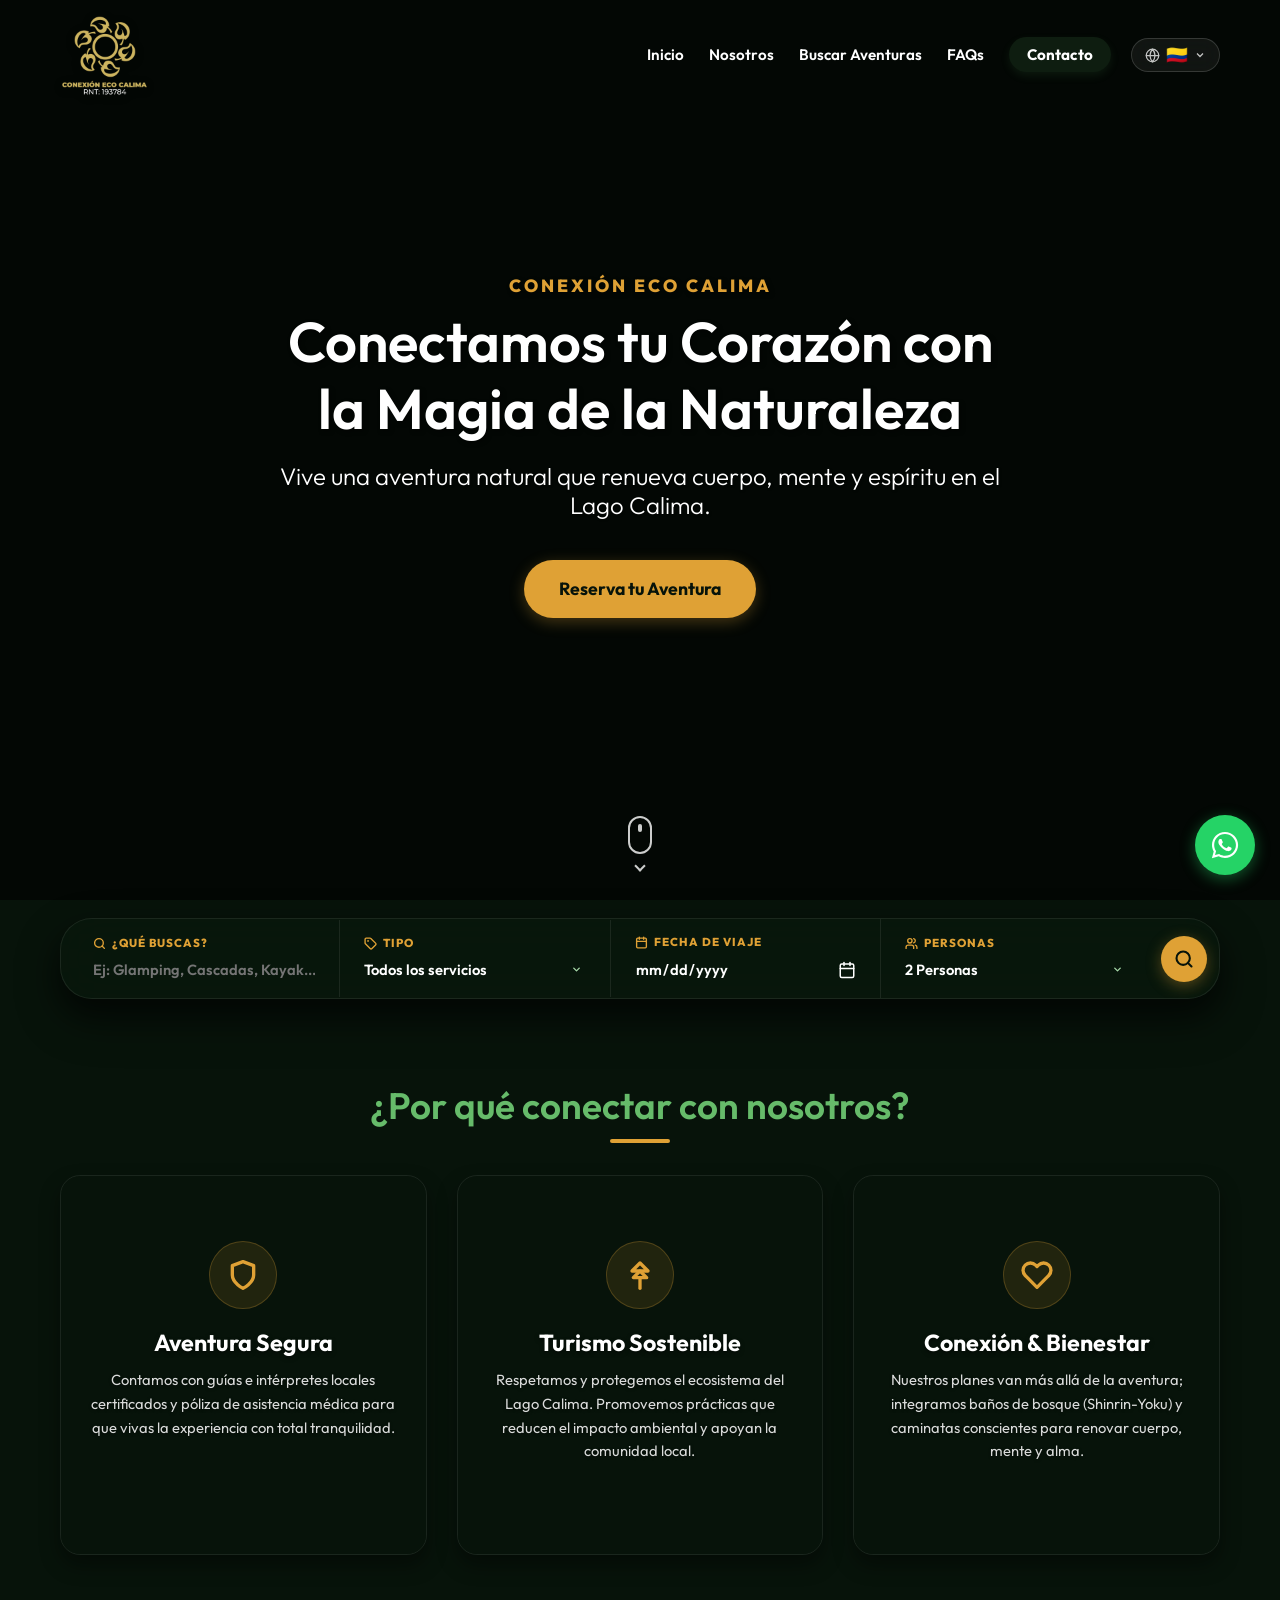
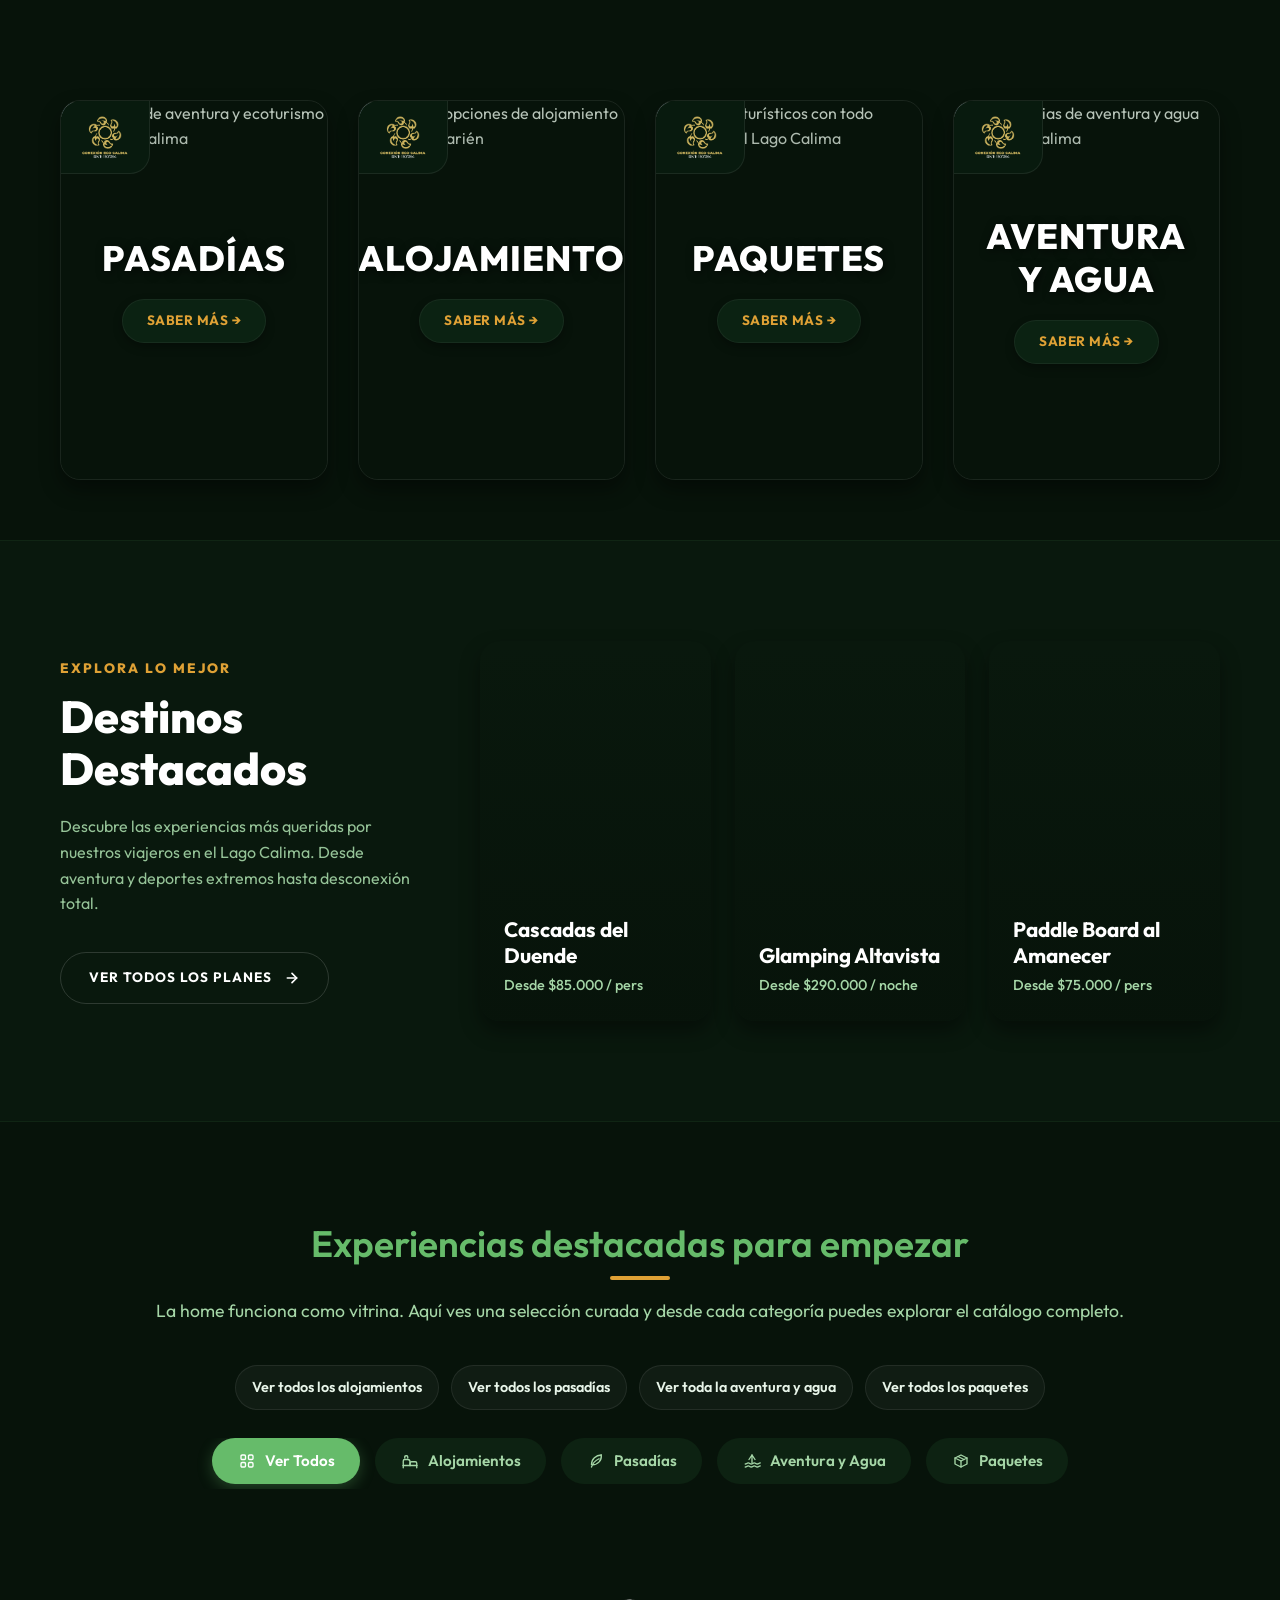
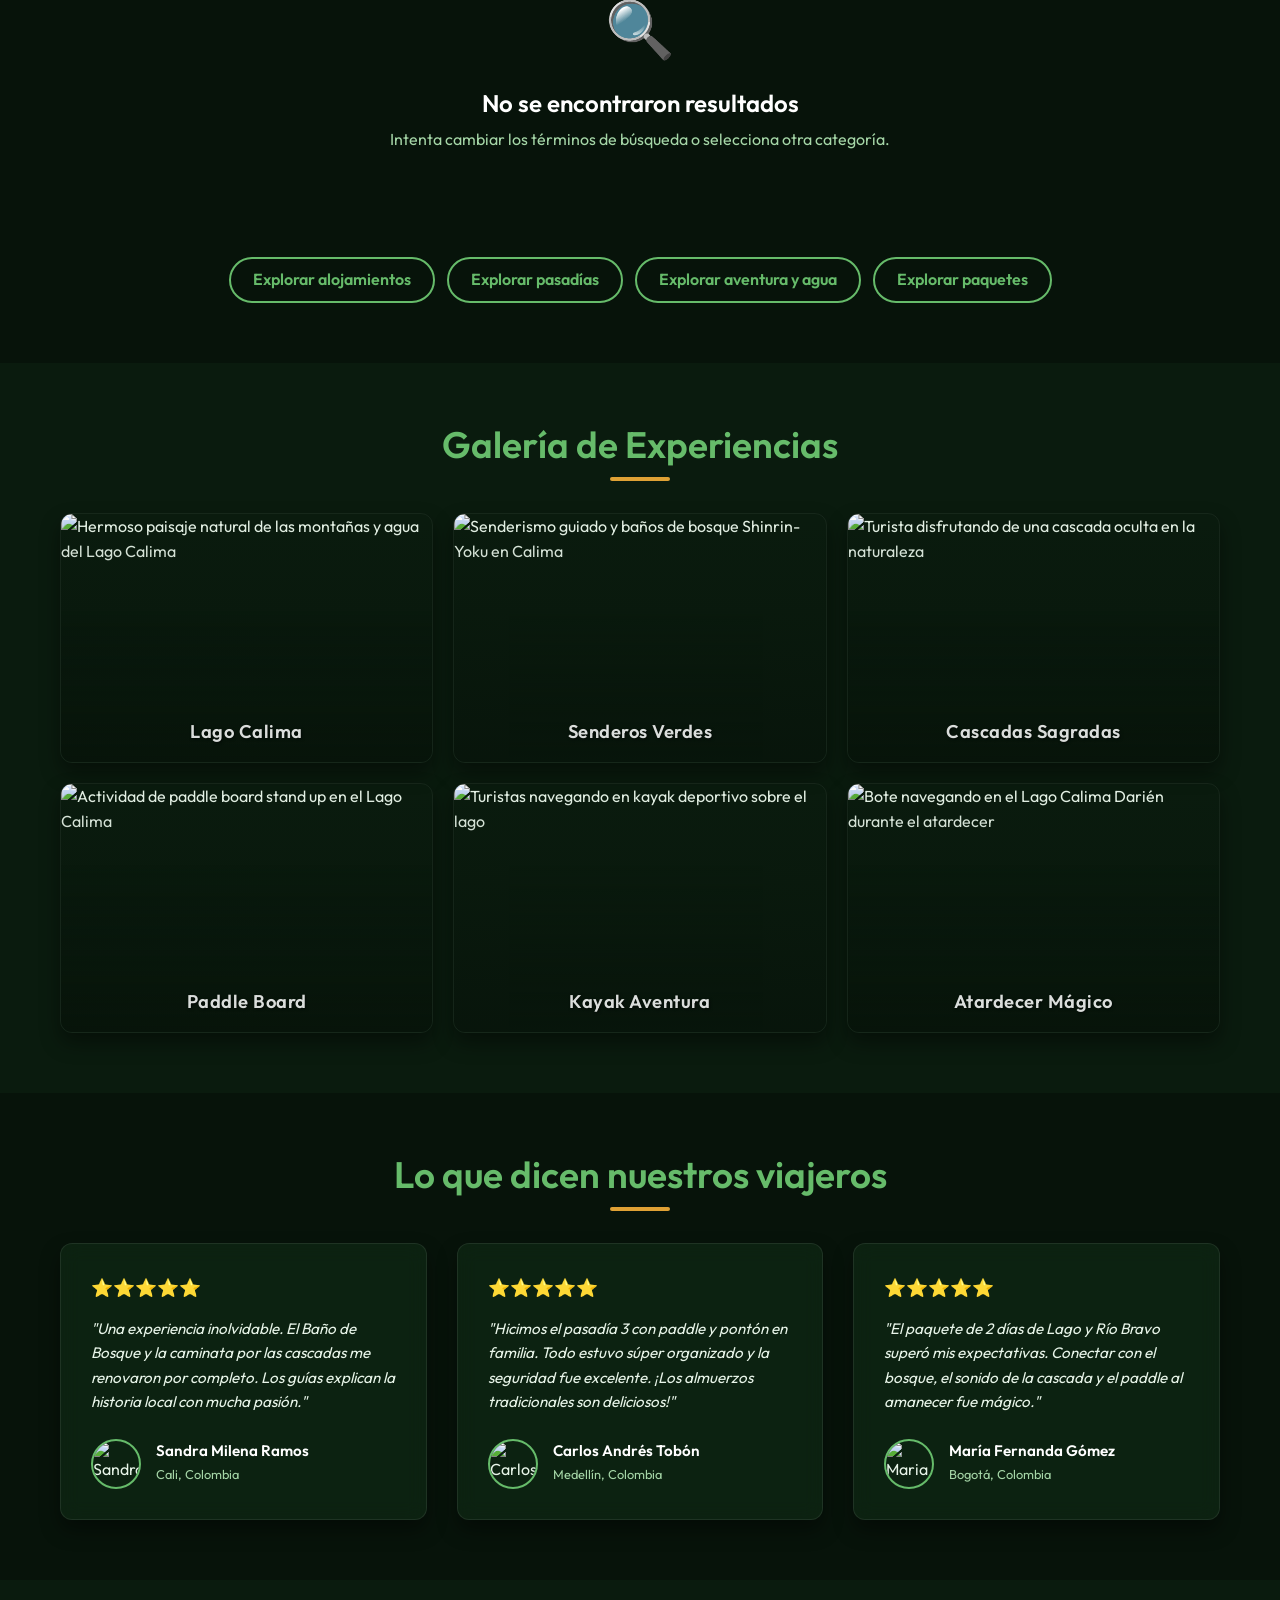
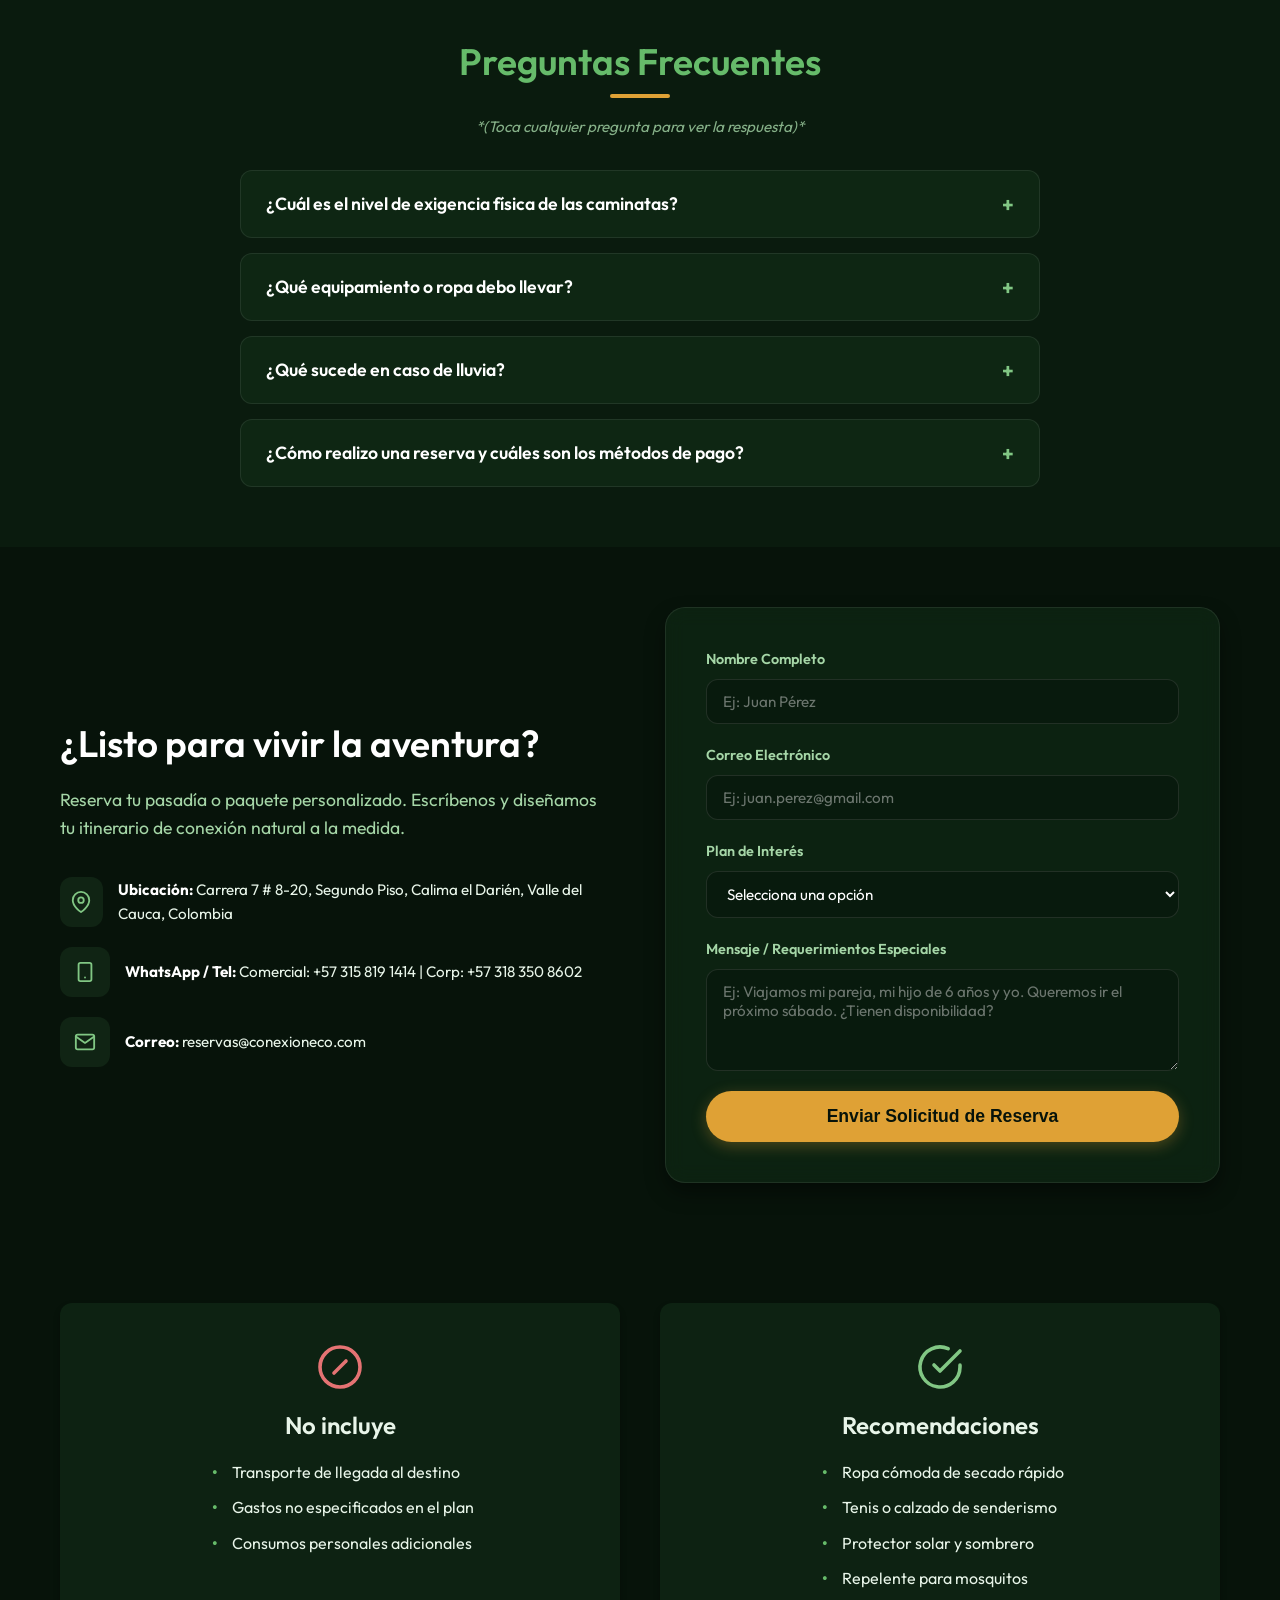
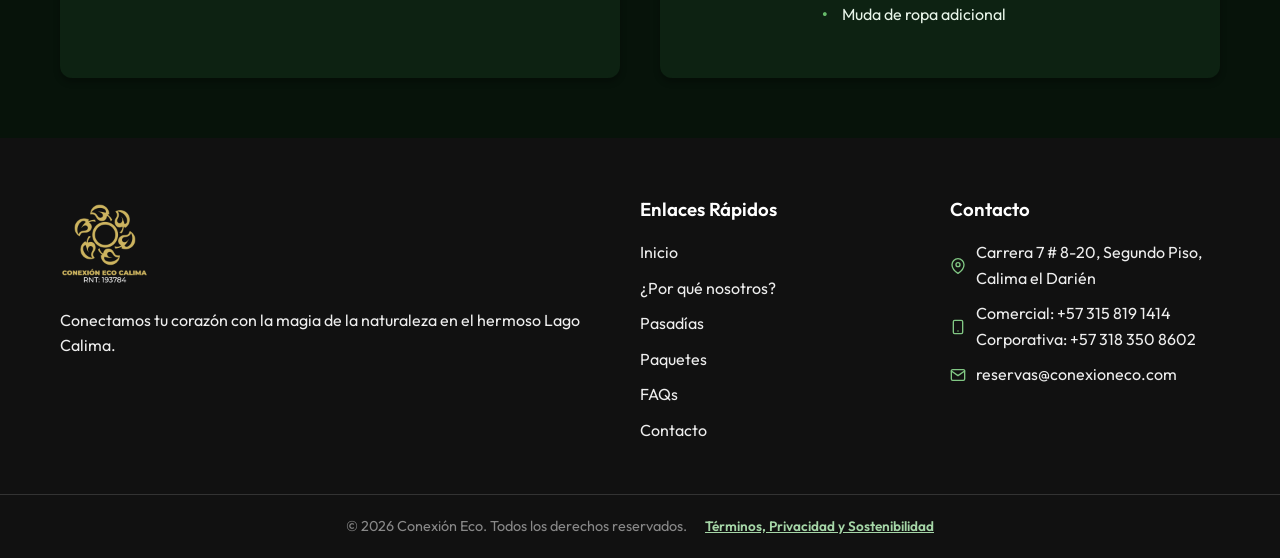
==== commit 46b26ccc: "feat: actualizar itinerarios, sistema de historias/experiencias, mejoras en reservas y panel de admi" ====
--- a/index.html
+++ b/index.html
@@ -6,7 +6,7 @@
     <meta name="viewport" content="width=device-width, initial-scale=1.0">
 
     <!-- SEO Principal -->
-    <title>Eco Conexión Calima | Pasadías y Turismo en el Lago Calima</title>
+    <title>Conexión Eco Calima | Pasadías y Turismo en el Lago Calima</title>
     <link rel="icon" type="image/webp" href="assets/LOGO.webp">
     <meta name="description"
         content="Disfruta de los mejores pasadías y paquetes turísticos en el Lago Calima. Tours ecológicos, deportes acuáticos, baños de bosque y alojamiento en Calima Darién.">
@@ -16,18 +16,18 @@
     <link rel="canonical" href="https://conexioneco.com/">
 
     <!-- Open Graph / Compartir en WhatsApp, Facebook, Instagram -->
-    <meta property="og:title" content="Eco Conexión Calima | Pasadías y Ecoturismo en el Lago Calima">
+    <meta property="og:title" content="Conexión Eco Calima | Pasadías y Ecoturismo en el Lago Calima">
     <meta property="og:description"
         content="Tours ecológicos, pasadías todo incluido, baños de bosque y deportes de aventura en Calima el Darién. Vive la magia de la naturaleza con guías locales certificados.">
     <meta property="og:image" content="https://conexioneco.com/assets/LOGO.webp">
     <meta property="og:url" content="https://conexioneco.com/">
     <meta property="og:type" content="website">
     <meta property="og:locale" content="es_CO">
-    <meta property="og:site_name" content="Eco Conexión Calima">
+    <meta property="og:site_name" content="Conexión Eco Calima">
 
     <!-- Twitter Cards (X) -->
     <meta name="twitter:card" content="summary_large_image">
-    <meta name="twitter:title" content="Eco Conexión Calima | Pasadías y Ecoturismo">
+    <meta name="twitter:title" content="Conexión Eco Calima | Pasadías y Ecoturismo">
     <meta name="twitter:description"
         content="Tours ecológicos, pasadías y bienestar en el Lago Calima, Valle del Cauca.">
     <meta name="twitter:image" content="https://conexioneco.com/assets/LOGO.webp">
@@ -37,11 +37,11 @@
     {
       "@context": "https://schema.org",
       "@type": "TravelAgency",
-      "name": "Eco Conexión Calima",
+      "name": "Conexión Eco Calima",
       "image": "https://conexioneco.com/assets/LOGO.webp",
       "@id": "https://conexioneco.com/",
       "url": "https://conexioneco.com/",
-      "telephone": "+573158191414",
+      "telephone": "+573168251303",
       "priceRange": "$$",
       "address": {
         "@type": "PostalAddress",
@@ -89,7 +89,7 @@
         <div class="header-container">
             <div class="logo">
                 <a href="#inicio">
-                    <img src="assets/LOGO.webp" alt="Eco Conexión Calima | Agencia Operadora Turística Lago Calima"
+                    <img src="assets/LOGO.webp" alt="Conexión Eco Calima | Agencia Operadora Turística Lago Calima"
                         class="header-logo">
                 </a>
             </div>
@@ -106,30 +106,53 @@
                 <!-- Selector de idioma premium -->
                 <div class="lang-switcher" id="lang-switcher">
                     <button class="lang-trigger" id="lang-trigger" aria-label="Cambiar idioma" aria-expanded="false">
-                        <svg xmlns="http://www.w3.org/2000/svg" width="15" height="15" viewBox="0 0 24 24" fill="none" stroke="currentColor" stroke-width="2" stroke-linecap="round" stroke-linejoin="round">
-                            <circle cx="12" cy="12" r="10"/>
-                            <line x1="2" y1="12" x2="22" y2="12"/>
-                            <path d="M12 2a15.3 15.3 0 0 1 4 10 15.3 15.3 0 0 1-4 10 15.3 15.3 0 0 1-4-10 15.3 15.3 0 0 1 4-10z"/>
+                        <svg xmlns="http://www.w3.org/2000/svg" width="15" height="15" viewBox="0 0 24 24" fill="none"
+                            stroke="currentColor" stroke-width="2" stroke-linecap="round" stroke-linejoin="round">
+                            <circle cx="12" cy="12" r="10" />
+                            <line x1="2" y1="12" x2="22" y2="12" />
+                            <path
+                                d="M12 2a15.3 15.3 0 0 1 4 10 15.3 15.3 0 0 1-4 10 15.3 15.3 0 0 1-4-10 15.3 15.3 0 0 1 4-10z" />
                         </svg>
                         <span class="lang-current-flag" id="lang-current-flag">🇨🇴</span>
-                        <svg class="lang-chevron" xmlns="http://www.w3.org/2000/svg" width="12" height="12" viewBox="0 0 24 24" fill="none" stroke="currentColor" stroke-width="2.5">
-                            <polyline points="6 9 12 15 18 9"/>
+                        <svg class="lang-chevron" xmlns="http://www.w3.org/2000/svg" width="12" height="12"
+                            viewBox="0 0 24 24" fill="none" stroke="currentColor" stroke-width="2.5">
+                            <polyline points="6 9 12 15 18 9" />
                         </svg>
                     </button>
                     <div class="lang-dropdown" id="lang-dropdown" role="listbox" aria-label="Seleccionar idioma">
                         <div class="lang-dropdown-inner">
                             <p class="lang-dropdown-title">Seleccionar idioma</p>
                             <ul class="lang-list">
-                                <li class="lang-option active" data-lang="es" data-flag="🇨🇴" role="option">🇨🇴 <span>Español</span></li>
-                                <li class="lang-option" data-lang="en" data-flag="🇬🇧" role="option">🇬🇧 <span>English</span></li>
-                                <li class="lang-option" data-lang="fr" data-flag="🇫🇷" role="option">🇫🇷 <span>Français</span></li>
-                                <li class="lang-option" data-lang="pt" data-flag="🇧🇷" role="option">🇧🇷 <span>Português</span></li>
-                                <li class="lang-option" data-lang="de" data-flag="🇩🇪" role="option">🇩🇪 <span>Deutsch</span></li>
-                                <li class="lang-option" data-lang="it" data-flag="🇮🇹" role="option">🇮🇹 <span>Italiano</span></li>
-                                <li class="lang-option" data-lang="zh-CN" data-flag="🇨🇳" role="option">🇨🇳 <span>中文</span></li>
-                                <li class="lang-option" data-lang="ja" data-flag="🇯🇵" role="option">🇯🇵 <span>日本語</span></li>
-                                <li class="lang-option" data-lang="ko" data-flag="🇰🇷" role="option">🇰🇷 <span>한국어</span></li>
-                                <li class="lang-option" data-lang="ar" data-flag="🇸🇦" role="option">🇸🇦 <span>العربية</span></li>
+                                <li class="lang-option active" data-lang="es" data-flag="🇨🇴" role="option">🇨🇴
+                                    <span>Español</span>
+                                </li>
+                                <li class="lang-option" data-lang="en" data-flag="🇬🇧" role="option">🇬🇧
+                                    <span>English</span>
+                                </li>
+                                <li class="lang-option" data-lang="fr" data-flag="🇫🇷" role="option">🇫🇷
+                                    <span>Français</span>
+                                </li>
+                                <li class="lang-option" data-lang="pt" data-flag="🇧🇷" role="option">🇧🇷
+                                    <span>Português</span>
+                                </li>
+                                <li class="lang-option" data-lang="de" data-flag="🇩🇪" role="option">🇩🇪
+                                    <span>Deutsch</span>
+                                </li>
+                                <li class="lang-option" data-lang="it" data-flag="🇮🇹" role="option">🇮🇹
+                                    <span>Italiano</span>
+                                </li>
+                                <li class="lang-option" data-lang="zh-CN" data-flag="🇨🇳" role="option">🇨🇳
+                                    <span>中文</span>
+                                </li>
+                                <li class="lang-option" data-lang="ja" data-flag="🇯🇵" role="option">🇯🇵
+                                    <span>日本語</span>
+                                </li>
+                                <li class="lang-option" data-lang="ko" data-flag="🇰🇷" role="option">🇰🇷
+                                    <span>한국어</span>
+                                </li>
+                                <li class="lang-option" data-lang="ar" data-flag="🇸🇦" role="option">🇸🇦
+                                    <span>العربية</span>
+                                </li>
                             </ul>
                         </div>
                     </div>
@@ -146,7 +169,7 @@
         </video>
         <div class="hero-overlay"></div>
         <div class="hero-content">
-            <h1><span class="hero-brand-tag">Eco Conexión Calima</span>Conectamos tu Corazón con la Magia de la
+            <h1><span class="hero-brand-tag">Conexión Eco Calima</span>Conectamos tu Corazón con la Magia de la
                 Naturaleza</h1>
             <h3>Vive una aventura natural que renueva cuerpo, mente y espíritu en el Lago Calima.</h3>
             <a href="#explorar" class="cta-button">Reserva tu Aventura</a>
@@ -252,13 +275,15 @@
             <h2 class="section-title">¿Por qué conectar con nosotros?</h2>
             <div class="grid-3-cols">
                 <div class="pilar-card">
-                    <div class="pilar-card-bg" style="background-image: url('https://images.unsplash.com/photo-1501555088652-021faa106b9b?q=80&w=1200&auto=format&fit=crop');"></div>
+                    <div class="pilar-card-bg"
+                        style="background-image: url('https://images.unsplash.com/photo-1501555088652-021faa106b9b?q=80&w=1200&auto=format&fit=crop');">
+                    </div>
                     <div class="pilar-card-overlay"></div>
                     <div class="pilar-card-content">
                         <div class="pilar-icon-container">
-                            <svg xmlns="http://www.w3.org/2000/svg" width="32" height="32" viewBox="0 0 24 24" fill="none"
-                                stroke="currentColor" stroke-width="2.5" stroke-linecap="round" stroke-linejoin="round"
-                                class="pilar-svg">
+                            <svg xmlns="http://www.w3.org/2000/svg" width="32" height="32" viewBox="0 0 24 24"
+                                fill="none" stroke="currentColor" stroke-width="2.5" stroke-linecap="round"
+                                stroke-linejoin="round" class="pilar-svg">
                                 <path d="M12 22s8-4 8-10V5l-8-3-8 3v7c0 6 8 10 8 10z" />
                             </svg>
                         </div>
@@ -268,13 +293,15 @@
                     </div>
                 </div>
                 <div class="pilar-card">
-                    <div class="pilar-card-bg" style="background-image: url('https://images.unsplash.com/photo-1473448912268-2022ce9509d8?q=80&w=1200&auto=format&fit=crop');"></div>
+                    <div class="pilar-card-bg"
+                        style="background-image: url('https://images.unsplash.com/photo-1473448912268-2022ce9509d8?q=80&w=1200&auto=format&fit=crop');">
+                    </div>
                     <div class="pilar-card-overlay"></div>
                     <div class="pilar-card-content">
                         <div class="pilar-icon-container">
-                            <svg xmlns="http://www.w3.org/2000/svg" width="32" height="32" viewBox="0 0 24 24" fill="none"
-                                stroke="currentColor" stroke-width="2.5" stroke-linecap="round" stroke-linejoin="round"
-                                class="pilar-svg">
+                            <svg xmlns="http://www.w3.org/2000/svg" width="32" height="32" viewBox="0 0 24 24"
+                                fill="none" stroke="currentColor" stroke-width="2.5" stroke-linecap="round"
+                                stroke-linejoin="round" class="pilar-svg">
                                 <path d="m17 14-5-5-5 5h10Z" />
                                 <path d="m18 9-6-6-6 6h12Z" />
                                 <path d="M12 14v8" />
@@ -286,14 +313,17 @@
                     </div>
                 </div>
                 <div class="pilar-card">
-                    <div class="pilar-card-bg" style="background-image: url('https://images.unsplash.com/photo-1506126613408-eca07ce68773?q=80&w=1200&auto=format&fit=crop');"></div>
+                    <div class="pilar-card-bg"
+                        style="background-image: url('https://images.unsplash.com/photo-1506126613408-eca07ce68773?q=80&w=1200&auto=format&fit=crop');">
+                    </div>
                     <div class="pilar-card-overlay"></div>
                     <div class="pilar-card-content">
                         <div class="pilar-icon-container">
-                            <svg xmlns="http://www.w3.org/2000/svg" width="32" height="32" viewBox="0 0 24 24" fill="none"
-                                stroke="currentColor" stroke-width="2.5" stroke-linecap="round" stroke-linejoin="round"
-                                class="pilar-svg">
-                                <path d="M20.84 4.61a5.5 5.5 0 0 0-7.78 0L12 5.67l-1.06-1.06a5.5 5.5 0 0 0-7.78 7.78l1.06 1.06L12 21.23l7.78-7.78 1.06-1.06a5.5 5.5 0 0 0 0-7.78z" />
+                            <svg xmlns="http://www.w3.org/2000/svg" width="32" height="32" viewBox="0 0 24 24"
+                                fill="none" stroke="currentColor" stroke-width="2.5" stroke-linecap="round"
+                                stroke-linejoin="round" class="pilar-svg">
+                                <path
+                                    d="M20.84 4.61a5.5 5.5 0 0 0-7.78 0L12 5.67l-1.06-1.06a5.5 5.5 0 0 0-7.78 7.78l1.06 1.06L12 21.23l7.78-7.78 1.06-1.06a5.5 5.5 0 0 0 0-7.78z" />
                             </svg>
                         </div>
                         <h3>Conexión & Bienestar</h3>
@@ -315,7 +345,7 @@
                         alt="Pasadías de aventura y ecoturismo en el Lago Calima" class="servicio-bg">
                     <div class="servicio-overlay"></div>
                     <div class="servicio-brand-badge">
-                        <img src="assets/LOGO.webp" alt="Eco Conexión Calima" class="brand-badge-logo-img">
+                        <img src="assets/LOGO.webp" alt="Conexión Eco Calima" class="brand-badge-logo-img">
                     </div>
                     <div class="servicio-content">
                         <h3>PASADÍAS</h3>
@@ -328,7 +358,7 @@
                         alt="Hoteles y opciones de alojamiento en Calima Darién" class="servicio-bg">
                     <div class="servicio-overlay"></div>
                     <div class="servicio-brand-badge">
-                        <img src="assets/LOGO.webp" alt="Eco Conexión Calima" class="brand-badge-logo-img">
+                        <img src="assets/LOGO.webp" alt="Conexión Eco Calima" class="brand-badge-logo-img">
                     </div>
                     <div class="servicio-content">
                         <h3>ALOJAMIENTO</h3>
@@ -341,7 +371,7 @@
                         alt="Paquetes turísticos con todo incluido en el Lago Calima" class="servicio-bg">
                     <div class="servicio-overlay"></div>
                     <div class="servicio-brand-badge">
-                        <img src="assets/LOGO.webp" alt="Eco Conexión Calima" class="brand-badge-logo-img">
+                        <img src="assets/LOGO.webp" alt="Conexión Eco Calima" class="brand-badge-logo-img">
                     </div>
                     <div class="servicio-content">
                         <h3>PAQUETES</h3>
@@ -354,13 +384,67 @@
                         alt="Experiencias de aventura y agua en el Lago Calima" class="servicio-bg">
                     <div class="servicio-overlay"></div>
                     <div class="servicio-brand-badge">
-                        <img src="assets/LOGO.webp" alt="Eco Conexión Calima" class="brand-badge-logo-img">
+                        <img src="assets/LOGO.webp" alt="Conexión Eco Calima" class="brand-badge-logo-img">
                     </div>
                     <div class="servicio-content">
                         <h3>AVENTURA Y AGUA</h3>
                         <a href="aventura.html" class="servicio-btn">SABER MÁS →</a>
                     </div>
                 </div>
+            </div>
+        </div>
+    </section>
+
+    <!-- Sección Destinos Populares -->
+    <section id="destinos-populares" class="popular-section">
+        <div class="container popular-container">
+            <div class="popular-info">
+                <span class="popular-tagline">EXPLORA LO MEJOR</span>
+                <h2 class="popular-title">Destinos<br>Destacados</h2>
+                <p class="popular-desc">
+                    Descubre las experiencias más queridas por nuestros viajeros en el Lago Calima. Desde aventura y
+                    deportes extremos hasta desconexión total.
+                </p>
+                <a href="#explorar" class="popular-view-all">
+                    Ver todos los planes
+                    <svg xmlns="http://www.w3.org/2000/svg" width="16" height="16" viewBox="0 0 24 24" fill="none"
+                        stroke="currentColor" stroke-width="2.5" stroke-linecap="round" stroke-linejoin="round">
+                        <line x1="5" y1="12" x2="19" y2="12"></line>
+                        <polyline points="12 5 19 12 12 19"></polyline>
+                    </svg>
+                </a>
+            </div>
+            <div class="popular-grid">
+                <!-- Tarjeta 1: Cascadas del Duende -->
+                <a href="pasadias.html" class="popular-card"
+                    style="background-image: url('https://images.unsplash.com/photo-1433086966358-54859d0ed716?q=80&w=600&auto=format&fit=crop');"
+                    aria-label="Ver pasadía Cascadas del Duende">
+                    <div class="popular-card-overlay"></div>
+                    <div class="popular-card-content">
+                        <h3 class="popular-card-name">Cascadas del Duende</h3>
+                        <p class="popular-card-price">Desde $85.000 / pers</p>
+                    </div>
+                </a>
+                <!-- Tarjeta 2: Glamping Altavista -->
+                <a href="alojamientos.html" class="popular-card"
+                    style="background-image: url('https://images.unsplash.com/photo-1506744038136-46273834b3fb?q=80&w=600&auto=format&fit=crop');"
+                    aria-label="Ver Glamping Altavista">
+                    <div class="popular-card-overlay"></div>
+                    <div class="popular-card-content">
+                        <h3 class="popular-card-name">Glamping Altavista</h3>
+                        <p class="popular-card-price">Desde $290.000 / noche</p>
+                    </div>
+                </a>
+                <!-- Tarjeta 3: Paddle al Amanecer -->
+                <a href="aventura.html" class="popular-card"
+                    style="background-image: url('https://images.unsplash.com/photo-1500375592092-40eb2168fd21?q=80&w=600&auto=format&fit=crop');"
+                    aria-label="Ver Tour de Paddle Board">
+                    <div class="popular-card-overlay"></div>
+                    <div class="popular-card-content">
+                        <h3 class="popular-card-name">Paddle Board al Amanecer</h3>
+                        <p class="popular-card-price">Desde $75.000 / pers</p>
+                    </div>
+                </a>
             </div>
         </div>
     </section>
@@ -694,7 +778,7 @@
     <footer class="main-footer">
         <div class="container footer-content">
             <div class="footer-brand">
-                <img src="assets/LOGO.webp" alt="Logo de Eco Conexión Calima | Agencia Operadora de Viajes"
+                <img src="assets/LOGO.webp" alt="Logo de Conexión Eco Calima | Agencia Operadora de Viajes"
                     class="footer-logo">
                 <p>Conectamos tu corazón con la magia de la naturaleza en el hermoso Lago Calima.</p>
             </div>
@@ -738,7 +822,7 @@
             </div>
         </div>
         <div class="footer-bottom">
-            <p>&copy; 2026 Eco Conexión. Todos los derechos reservados.</p>
+            <p>&copy; 2026 Conexión Eco. Todos los derechos reservados. <a href="#" class="footer-legal-link">Términos, Privacidad y Sostenibilidad</a></p>
         </div>
     </footer>
 
@@ -752,13 +836,60 @@
         </div>
     </div>
 
+    <!-- Modal de Términos Legales y Sostenibilidad -->
+    <div id="modal-legal" class="modal">
+        <div class="modal-content legal-modal-content">
+            <span class="close-legal-modal close-modal">&times;</span>
+            <div class="legal-modal-body">
+                <h2>Términos Legales y Sostenibilidad</h2>
+                <div class="legal-tabs">
+                    <button class="legal-tab active" data-tab="legal-clausula">Cláusula de Responsabilidad</button>
+                    <button class="legal-tab" data-tab="legal-menores">Protección de Menores (Ley 679)</button>
+                    <button class="legal-tab" data-tab="legal-datos">Tratamiento de Datos (Ley 1581)</button>
+                    <button class="legal-tab" data-tab="legal-sostenibilidad">Sostenibilidad Ambiental</button>
+                </div>
+                <div class="legal-tab-content active" id="legal-clausula">
+                    <h3>Cláusula de Responsabilidad (Ley 300 de 1996)</h3>
+                    <p><strong>Conexión Eco Calima</strong> (con registro RNT 193764), en calidad de Agencia de Viajes Operadora, se acoge al régimen de responsabilidad establecido por la Ley 300 de 1996, el Decreto 2438 de 2010 y demás normas que las modifiquen o adicionen.</p>
+                    <p>Nos hacemos responsables de la total prestación de los servicios contratados por nuestros clientes, de conformidad con las condiciones ofrecidas y acordadas en los vouchers de servicio correspondientes. Sin embargo, no asumimos responsabilidad alguna por retrasos, cancelaciones, variaciones del servicio o accidentes ocurridos debido a casos fortuitos o fuerza mayor, tales como condiciones climáticas desfavorables, cierres viales, huelgas, desastres naturales o decisiones gubernamentales.</p>
+                </div>
+                <div class="legal-tab-content" id="legal-menores">
+                    <h3>Protección de Menores contra la Explotación Sexual (Ley 679 de 2001)</h3>
+                    <p class="warning-box">⚠️ <strong>ADVERTENCIA OBLIGATORIA:</strong> En desarrollo de lo dispuesto en el artículo 17 de la Ley 679 de 2001 y la Ley 1336 de 2009, Conexión Eco Calima advierte al turista que la explotación y el abuso sexual de niños, niñas y adolescentes en el territorio nacional son sancionados penal y administrativamente, conforme a las leyes vigentes.</p>
+                    <p>Como prestadores de servicios turísticos comprometidos con el desarrollo ético y social de nuestra región, rechazamos categóricamente cualquier práctica que vulnere los derechos de los menores de edad. En caso de detectar o sospechar cualquier situación de riesgo o abuso, procedemos con la denuncia inmediata ante las autoridades competentes:</p>
+                    <ul>
+                        <li><strong>Línea Gratuita Nacional ICBF:</strong> 141 o 018000 918080</li>
+                        <li><strong>Policía Nacional de Turismo:</strong> 123 o al celular del cuadrante local.</li>
+                        <li><strong>Plataforma Virtual:</strong> teprotejo.org</li>
+                    </ul>
+                </div>
+                <div class="legal-tab-content" id="legal-datos">
+                    <h3>Tratamiento de Datos Personales (Habeas Data - Ley 1581 de 2012)</h3>
+                    <p>En cumplimiento de la Ley 1581 de 2012 (Ley de Protección de Datos Personales) y el Decreto 1377 de 2013, <strong>Conexión Eco Calima</strong> declara que los datos personales (nombre, identificación, teléfono, correo electrónico) recolectados a través de nuestros canales de venta y formularios de reserva serán tratados de manera confidencial y segura.</p>
+                    <p>La finalidad de la recolección de sus datos es gestionar de forma efectiva sus reservas de pasadías, alojamientos o actividades, coordinar la logística con nuestros aliados locales, enviar las confirmaciones de pago, procesar facturación y contactarlo para ofrecerle asistencia personalizada o enviarle promociones sobre nuestros servicios (previa autorización de su parte).</p>
+                    <p>Como titular de los datos, usted tiene derecho a conocer, actualizar, rectificar o solicitar la supresión de sus datos personales en cualquier momento. Para ejercer estos derechos, puede comunicarse con nosotros al correo <strong>reservas@conexioneco.com</strong>.</p>
+                </div>
+                <div class="legal-tab-content" id="legal-sostenibilidad">
+                    <h3>Política de Sostenibilidad Ambiental y Código de Conducta</h3>
+                    <p>En <strong>Conexión Eco Calima</strong> estamos comprometidos con la conservación de la biodiversidad, el recurso hídrico del Lago Calima y el desarrollo socioeconómico de la comunidad de Calima el Darién. Por ello, exigimos a nuestros visitantes adoptar el siguiente código de conducta ecológica durante sus viajes:</p>
+                    <ul>
+                        <li><strong>Cero Residuos:</strong> No deje basura en los senderos, ríos, playas o bosques. Todo residuo debe ser depositado en los puntos ecológicos correspondientes.</li>
+                        <li><strong>Respeto por la Flora y Fauna:</strong> Está prohibido recolectar especímenes de plantas, molestar, alimentar o capturar animales silvestres.</li>
+                        <li><strong>Uso Consciente del Agua y Energía:</strong> Ahorre agua en las duchas y apague las luces y aire acondicionado cuando salga de su habitación en los alojamientos aliados.</li>
+                        <li><strong>Apoyo Local:</strong> Promueva el comercio justo comprando artesanías, productos agrícolas y contratando guías o servicios locales de Darién.</li>
+                    </ul>
+                </div>
+            </div>
+        </div>
+    </div>
+
     <!-- Modal Pasarela de Pago Simulada -->
     <div id="modal-gateway" class="modal">
         <div class="modal-content" style="max-width: 500px; padding: 30px;">
             <span class="close-gateway-modal close-modal" style="top: 15px; right: 20px;">&times;</span>
             <div class="gateway-container">
                 <h2 style="color: var(--white); margin-bottom: 5px; font-weight: 800;">Pasarela de Pago Segura</h2>
-                <p style="font-size: 0.9rem; color: var(--text-light); margin-bottom: 20px;">Eco Conexión - Checkout
+                <p style="font-size: 0.9rem; color: var(--text-light); margin-bottom: 20px;">Conexión Eco - Checkout
                     Seguro</p>
 
                 <div class="gateway-total-to-pay"
@@ -973,8 +1104,8 @@
     </div>
 
     <!-- Botón Flotante de WhatsApp -->
-    <a href="https://wa.link/9h7zbs" class="whatsapp-float" target="_blank" rel="noopener noreferrer"
-        aria-label="Chatear con un Asesor">
+    <a href="https://api.whatsapp.com/send?phone=573168251303" class="whatsapp-float" target="_blank"
+        rel="noopener noreferrer" aria-label="Chatear con un Asesor">
         <svg xmlns="http://www.w3.org/2000/svg" width="30" height="30" fill="currentColor" viewBox="0 0 448 512">
             <path
                 d="M380.9 97.1C339 55.1 283.2 32 223.9 32c-122.4 0-222 99.6-222 222 0 39.1 10.2 77.3 29.6 111L0 480l117.7-30.9c32.4 17.7 68.9 27 106.1 27h.1c122.3 0 224.1-99.6 224.1-222 0-59.3-25.2-115-67.1-157zm-157 341.6c-33.2 0-65.7-8.9-94-25.7l-6.7-4-69.8 18.3L72 359.2l-4.4-7c-18.5-29.4-28.2-63.3-28.2-98.2 0-101.7 82.8-184.5 184.6-184.5 49.3 0 95.6 19.2 130.4 54.1 34.8 34.9 56.2 81.2 56.1 130.5 0 101.8-84.9 184.6-186.6 184.6zm101.2-138.2c-5.5-2.8-32.8-16.2-37.9-18-5.1-1.9-8.8-2.8-12.5 2.8-3.7 5.6-14.3 18-17.6 21.8-3.2 3.7-6.5 4.2-12 1.4-32.6-16.3-54-29.1-75.5-66-5.7-9.8 5.7-9.1 16.3-30.3 1.8-3.7.9-6.9-.5-9.7-1.4-2.8-12.5-30.1-17.1-41.2-4.5-10.8-9.1-9.3-12.5-9.5-3.2-.2-6.9-.2-10.6-.2-3.7 0-9.7 1.4-14.8 6.9-5.1 5.6-19.4 19-19.4 46.3 0 27.3 19.9 53.7 22.6 57.4 2.8 3.7 39.1 59.7 94.8 83.8 35.2 15.2 49 16.5 66.6 13.9 10.7-1.6 32.8-13.4 37.4-26.4 4.6-13 4.6-24.1 3.2-26.4-1.3-2.5-5-3.9-10.5-6.6z" />
@@ -983,186 +1114,8 @@
 
     <!-- Google Translate (oculto - solo para funcionalidad) -->
     <div id="google_translate_element" style="display:none;visibility:hidden;width:0;height:0;overflow:hidden;"></div>
+    <script src="assets/js/lang-switcher.js"></script>
     <script src="//translate.google.com/translate_a/element.js?cb=googleTranslateInit"></script>
-    <script>
-        /* ── Suprimir la barra azul nativa de Google Translate ── */
-        (function suppressGoogleBar() {
-            const style = document.createElement('style');
-            style.textContent = [
-                '.goog-te-banner-frame, .goog-te-menu-frame { display:none !important; }',
-                'body { top: 0 !important; }',
-                '.skiptranslate { display:none !important; }',
-                '#\\:1\\.container { display:none !important; }'
-            ].join('');
-            document.head.appendChild(style);
-        })();
-
-        function googleTranslateInit() {
-            new google.translate.TranslateElement({
-                pageLanguage: 'es',
-                includedLanguages: 'en,fr,pt,de,it,ja,zh-CN,ko,ru,ar',
-                layout: google.translate.TranslateElement.InlineLayout.SIMPLE,
-                autoDisplay: false
-            }, 'google_translate_element');
-        }
-
-        /* ── Selector de idioma premium ── */
-        (function initLangSwitcher() {
-            const trigger  = document.getElementById('lang-trigger');
-            const dropdown = document.getElementById('lang-dropdown');
-            const flagSpan = document.getElementById('lang-current-flag');
-            const switcher = document.getElementById('lang-switcher');
-
-            if (!trigger) return;
-
-            /* Abrir / cerrar */
-            trigger.addEventListener('click', (e) => {
-                e.stopPropagation();
-                const open = switcher.classList.toggle('open');
-                trigger.setAttribute('aria-expanded', open);
-            });
-
-            /* Cerrar al hacer clic fuera */
-            document.addEventListener('click', () => {
-                switcher.classList.remove('open');
-                trigger.setAttribute('aria-expanded', 'false');
-            });
-
-            /* Seleccionar idioma */
-            document.querySelectorAll('.lang-option').forEach(opt => {
-                opt.addEventListener('click', (e) => {
-                    e.stopPropagation();
-                    const lang = opt.dataset.lang;
-                    const flag = opt.dataset.flag;
-
-                    /* Actualizar estado visual */
-                    document.querySelectorAll('.lang-option').forEach(o => o.classList.remove('active'));
-                    opt.classList.add('active');
-                    flagSpan.textContent = flag;
-
-                    /* Cerrar dropdown */
-                    switcher.classList.remove('open');
-                    trigger.setAttribute('aria-expanded', 'false');
-
-                    /* Aplicar traducción via Google Translate cookie */
-                    if (lang === 'es') {
-                        /* Restaurar idioma original */
-                        const iframe = document.querySelector('.goog-te-banner-frame');
-                        if (iframe) {
-                            const iframeDoc = iframe.contentDocument || iframe.contentWindow.document;
-                            const restore = iframeDoc.querySelector('.goog-te-banner-frame-restore') ||
-                                            iframeDoc.querySelector('[id$="0.restore"]');
-                            if (restore) restore.click();
-                        }
-                        /* Alternativa: borrar cookie y recargar */
-                        document.cookie = 'googtrans=; expires=Thu, 01 Jan 1970 00:00:00 UTC; path=/';
-                        document.cookie = 'googtrans=; expires=Thu, 01 Jan 1970 00:00:00 UTC; path=/; domain=' + location.hostname;
-                        location.reload();
-                        return;
-                    }
-
-                    /* Setear cookie de Google Translate y recargar */
-                    const cookieVal = '/es/' + lang;
-                    document.cookie = 'googtrans=' + cookieVal + '; path=/';
-                    document.cookie = 'googtrans=' + cookieVal + '; path=/; domain=' + location.hostname;
-                    location.reload();
-                });
-            });
-
-            /* Detectar idioma activo desde la cookie al cargar */
-            const match = document.cookie.match(/googtrans=\/[a-z-]+\/([a-z-CN]+)/);
-            if (match) {
-                const activeLang = match[1];
-                const activeOpt = document.querySelector(`.lang-option[data-lang="${activeLang}"]`);
-                if (activeOpt) {
-                    document.querySelectorAll('.lang-option').forEach(o => o.classList.remove('active'));
-                    activeOpt.classList.add('active');
-                    flagSpan.textContent = activeOpt.dataset.flag;
-                }
-            }
-        })();
-
-        /* ── Auto-detección de idioma por país ──────────────────────── */
-        (async function autoDetectLanguage() {
-            // Solo actúa si el usuario nunca ha tenido un idioma aplicado
-            const alreadyDetected = localStorage.getItem('eco_lang_detected');
-            const hasLangCookie   = document.cookie.includes('googtrans=');
-
-            // Si ya detectamos antes O el usuario tiene cookie activa → no hacemos nada
-            if (alreadyDetected || hasLangCookie) return;
-
-            // Mapa: código de país ISO 3166-1 alpha-2 → código de idioma de Google Translate
-            const countryToLang = {
-                // Inglés
-                US:'en', GB:'en', AU:'en', CA:'en', NZ:'en', IE:'en',
-                ZA:'en', IN:'en', PH:'en', SG:'en', MY:'en', NG:'en',
-                GH:'en', KE:'en', UG:'en', TZ:'en',
-                // Portugués
-                BR:'pt', PT:'pt', AO:'pt', MZ:'pt', CV:'pt',
-                // Francés
-                FR:'fr', BE:'fr', CH:'fr', CI:'fr', SN:'fr',
-                CM:'fr', ML:'fr', BF:'fr', NE:'fr', TG:'fr',
-                // Alemán
-                DE:'de', AT:'de', LI:'de', LU:'de',
-                // Italiano
-                IT:'it', SM:'it', VA:'it',
-                // Chino
-                CN:'zh-CN', TW:'zh-CN', HK:'zh-CN', MO:'zh-CN',
-                // Japonés
-                JP:'ja',
-                // Coreano
-                KR:'ko',
-                // Árabe
-                SA:'ar', AE:'ar', EG:'ar', MA:'ar', DZ:'ar',
-                TN:'ar', JO:'ar', LB:'ar', KW:'ar', QA:'ar',
-                BH:'ar', OM:'ar', IQ:'ar', SY:'ar', SD:'ar',
-                LY:'ar', YE:'ar', MR:'ar',
-                // Ruso
-                RU:'ru', BY:'ru', KZ:'ru',
-            };
-
-            // Países hispanohablantes → sin cambio (ya está en español)
-            const spanishCountries = new Set([
-                'CO','MX','ES','AR','CL','PE','VE','EC','BO','PY',
-                'UY','CR','PA','HN','GT','SV','DO','CU','NI','PR','GQ'
-            ]);
-
-            try {
-                // Timeout de 3 s para no bloquear la carga si la API tarda
-                const controller = new AbortController();
-                const timeout    = setTimeout(() => controller.abort(), 3000);
-
-                const res  = await fetch('https://ipapi.co/json/', { signal: controller.signal });
-                clearTimeout(timeout);
-
-                if (!res.ok) return;
-                const data = await res.json();
-                const country = (data.country_code || '').toUpperCase();
-
-                // Marcar que ya intentamos la detección (aunque sea español)
-                localStorage.setItem('eco_lang_detected', '1');
-
-                // Si es español → no hacer nada
-                if (!country || spanishCountries.has(country)) return;
-
-                const lang = countryToLang[country];
-                if (!lang) return; // País no mapeado → dejamos español por defecto
-
-                // Aplicar traducción: setear cookie y recargar
-                const cookieVal = '/es/' + lang;
-                document.cookie = 'googtrans=' + cookieVal + '; path=/';
-                document.cookie = 'googtrans=' + cookieVal + '; path=/; domain=' + location.hostname;
-                location.reload();
-
-            } catch (err) {
-                // Si falla la API (sin internet, CORS, timeout) → no hacemos nada
-                localStorage.setItem('eco_lang_detected', '1'); // evitar reintentos
-            }
-        })();
-        /* ─────────────────────────────────────────────────────────────── */
-    </script>
-
-    <script src="assets/js/lang-switcher.js"></script>
     <script src="assets/js/booking-data.js"></script>
     <script src="assets/js/script.js"></script>
 </body>
--- a/assets/css/styles.css
+++ b/assets/css/styles.css
@@ -36,11 +36,8 @@
 
 body {
     font-family: var(--font-main);
-    background-color: var(--bg-light);
-    background-image:
-        radial-gradient(circle at 10% 20%, rgba(102, 187, 106, 0.05) 0%, transparent 40%),
-        radial-gradient(circle at 90% 80%, rgba(57, 181, 164, 0.05) 0%, transparent 40%);
-    background-attachment: fixed;
+    background-color: #07130a !important;
+    background-image: none !important;
     color: var(--text-dark);
     line-height: 1.6;
     overflow-x: hidden;
@@ -189,7 +186,7 @@
 }
 
 #main-header.scrolled {
-    background-color: rgba(18, 53, 29, 0.98);
+    background-color: rgba(7, 19, 10, 0.98);
     backdrop-filter: blur(10px);
     -webkit-backdrop-filter: blur(10px);
     padding: 6px 0;
@@ -324,8 +321,14 @@
     box-shadow: 0 0 14px rgba(200, 168, 90, 0.15);
 }
 
-.lang-trigger svg { opacity: 0.75; }
-.lang-current-flag { font-size: 1.1rem; line-height: 1; }
+.lang-trigger svg {
+    opacity: 0.75;
+}
+
+.lang-current-flag {
+    font-size: 1.1rem;
+    line-height: 1;
+}
 
 .lang-chevron {
     opacity: 0.6;
@@ -420,10 +423,23 @@
 }
 
 @media (max-width: 768px) {
-    .lang-trigger { padding: 6px 10px; font-size: 0.82rem; }
-    .lang-dropdown { right: 0; left: auto; }
-    .lang-switcher { order: -1; } /* Antes del botón hamburguesa en mobile */
-}
+    .lang-trigger {
+        padding: 6px 10px;
+        font-size: 0.82rem;
+    }
+
+    .lang-dropdown {
+        right: 0;
+        left: auto;
+    }
+
+    .lang-switcher {
+        order: -1;
+    }
+
+    /* Antes del botón hamburguesa en mobile */
+}
+
 /* ─────────────────────────────────────────────────────────────── */
 
 /* Hero Section */
@@ -1878,11 +1894,13 @@
     }
 
     .lang-switcher {
-        order: 2; /* lang-switcher a la derecha del hamburguesa */
+        order: 1;
+        /* lang-switcher a la izquierda */
     }
 
     .mobile-menu-btn {
-        order: 1;
+        order: 2;
+        /* hamburguesa a la derecha */
     }
 
     .nav-links {
@@ -1904,9 +1922,10 @@
         border-bottom: 1px solid rgba(255, 255, 255, 0.1);
         border-radius: 16px;
         gap: 15px;
-        order: 3; /* ocupa la tercera fila */
+        order: 3;
+        /* ocupa la tercera fila */
         flex: 0 0 100%;
-        box-shadow: 0 16px 40px rgba(0,0,0,0.45);
+        box-shadow: 0 16px 40px rgba(0, 0, 0, 0.45);
     }
 
     .nav-links.active {
@@ -2216,7 +2235,7 @@
         height: auto !important;
     }
 
-    .card-details-wrapper {
+    .card-footer-details {
         padding: 15px !important;
     }
 }
@@ -2234,39 +2253,56 @@
 }
 
 .search-bar-container {
-    background: rgba(18, 53, 29, 0.85);
-    backdrop-filter: blur(20px);
-    -webkit-backdrop-filter: blur(20px);
-    border: 1px solid rgba(255, 255, 255, 0.12);
-    border-radius: 30px;
-    padding: 12px 30px;
+    background: rgba(10, 27, 14, 0.55);
+    backdrop-filter: blur(24px);
+    -webkit-backdrop-filter: blur(24px);
+    border: 1px solid rgba(255, 255, 255, 0.08);
+    border-radius: 32px;
+    padding: 0;
     display: flex;
     align-items: center;
     justify-content: space-between;
-    box-shadow: 0 15px 35px rgba(0, 0, 0, 0.4);
-    gap: 15px;
+    box-shadow: var(--shadow-lg), 0 20px 45px rgba(0, 0, 0, 0.35);
+    gap: 0;
+    transition: var(--transition);
+    overflow: hidden;
 }
 
 .search-col {
     display: flex;
     flex-direction: column;
     flex: 1;
-    border-right: 1px solid rgba(255, 255, 255, 0.1);
-    padding-right: 15px;
+    border-right: 1px solid rgba(255, 255, 255, 0.08);
+    padding: 14px 24px;
+    transition: var(--transition);
+}
+
+.search-col:first-of-type {
+    padding-left: 32px;
 }
 
 .search-col:last-of-type {
     border-right: none;
-    padding-right: 0;
+}
+
+/* focus-within highlight for active column */
+.search-col:focus-within {
+    background: rgba(255, 255, 255, 0.06);
+    border-right-color: transparent;
+}
+
+.search-col:focus-within+.search-col {
+    border-left: 1px solid transparent;
+    margin-left: -1px;
 }
 
 .search-col label {
-    font-size: 0.75rem;
+    font-size: 0.72rem;
     font-weight: 800;
     color: var(--accent-gold);
     text-transform: uppercase;
     letter-spacing: 1px;
-    margin-bottom: 6px;
+    margin-bottom: 4px;
     display: flex;
     align-items: center;
     gap: 6px;
@@ -2278,15 +2314,27 @@
     border: none;
     color: var(--white);
     font-family: var(--font-main);
-    font-size: 0.95rem;
+    font-size: 0.92rem;
     font-weight: 600;
     padding: 4px 0;
     outline: none;
     width: 100%;
+    cursor: pointer;
+}
+
+.search-col select {
+    appearance: none;
+    -webkit-appearance: none;
+    -moz-appearance: none;
+    background-image: url('data:image/svg+xml;utf8,<svg xmlns="http://www.w3.org/2000/svg" width="12" height="12" viewBox="0 0 24 24" fill="none" stroke="%23a5d6a7" stroke-width="3" stroke-linecap="round" stroke-linejoin="round"><polyline points="6 9 12 15 18 9"/></svg>');
+    background-repeat: no-repeat;
+    background-position: right 4px center;
+    background-size: 11px;
+    padding-right: 20px;
 }
 
 .search-col select option {
-    background-color: #12351d;
+    background-color: #0c2012;
     color: var(--white);
 }
 
@@ -2294,8 +2342,8 @@
     background: var(--accent-gold);
     color: var(--bg-light);
     border: none;
-    width: 55px;
-    height: 55px;
+    width: 46px;
+    height: 46px;
     border-radius: 50%;
     display: flex;
     align-items: center;
@@ -2303,17 +2351,19 @@
     cursor: pointer;
     transition: var(--transition);
     flex-shrink: 0;
-    box-shadow: 0 4px 15px rgba(223, 161, 53, 0.4);
+    box-shadow: 0 4px 15px rgba(223, 161, 53, 0.35);
+    margin-right: 12px;
+    margin-left: 10px;
 }
 
 .search-submit-btn:hover {
     background: var(--accent-gold-hover);
-    transform: scale(1.05);
+    transform: scale(1.06);
+    box-shadow: 0 6px 20px rgba(223, 161, 53, 0.5);
 }
 
 .search-submit-btn span {
     display: none;
-    /* Solo se muestra el icono en desktop por diseño limpio */
 }
 
 /* Responsive Buscador */
@@ -2323,13 +2373,29 @@
         border-radius: var(--radius-lg);
         padding: 20px;
         align-items: stretch;
+        gap: 12px;
+        overflow: visible;
     }
 
     .search-col {
         border-right: none;
         border-bottom: 1px solid rgba(255, 255, 255, 0.1);
-        padding-right: 0;
-        padding-bottom: 12px;
+        padding: 8px 12px 12px 12px;
+    }
+
+    .search-col:first-of-type {
+        padding-left: 12px;
+    }
+
+    .search-col:focus-within {
+        background: rgba(255, 255, 255, 0.05);
+        border-radius: var(--radius-md);
+        border-bottom-color: transparent;
+    }
+
+    .search-col:focus-within+.search-col {
+        border-left: none;
+        margin-left: 0;
     }
 
     .search-col:last-of-type {
@@ -2465,48 +2531,59 @@
 
 .explorer-grid {
     display: grid;
-    grid-template-columns: repeat(3, 1fr);
-    gap: 30px;
-}
-
-@media (max-width: 1024px) {
+    grid-template-columns: repeat(4, 1fr);
+    gap: 25px;
+}
+
+@media (max-width: 1200px) {
+    .explorer-grid {
+        grid-template-columns: repeat(3, 1fr);
+    }
+}
+
+@media (max-width: 900px) {
     .explorer-grid {
         grid-template-columns: repeat(2, 1fr);
-    }
-}
-
-@media (max-width: 680px) {
+        gap: 20px;
+    }
+}
+
+@media (max-width: 600px) {
     .explorer-grid {
         grid-template-columns: 1fr;
+        gap: 20px;
     }
 }
 
 /* Tarjetas Estilo Airbnb */
 .explorer-card {
-    background: var(--bg-card);
-    backdrop-filter: blur(10px);
-    -webkit-backdrop-filter: blur(10px);
-    border: 1px solid rgba(255, 255, 255, 0.08);
-    border-radius: var(--radius-lg);
+    background: #09160e;
+    border: none;
+    border-radius: 16px;
+    padding: 0;
     overflow: hidden;
     display: flex;
     flex-direction: column;
-    box-shadow: var(--shadow-md);
+    box-shadow: 0 10px 30px rgba(0, 0, 0, 0.3);
     transition: var(--transition);
     position: relative;
     height: 480px;
+    max-width: 330px;
+    margin: 0 auto;
+    width: 100%;
 }
 
 .explorer-card:hover {
     transform: translateY(-8px);
-    border-color: rgba(102, 187, 106, 0.35);
     box-shadow: 0 15px 35px rgba(102, 187, 106, 0.15);
 }
 
 .card-img-wrapper {
     height: 240px;
+    border-radius: 16px 16px 0 0;
     position: relative;
     overflow: hidden;
+    background: #07130a;
 }
 
 .card-img-wrapper img {
@@ -2516,98 +2593,219 @@
     transition: transform 0.6s cubic-bezier(0.4, 0, 0.2, 1);
 }
 
+/* Efecto premium de fondo desenfocado para afiches verticales (flyers) */
+.explorer-card.has-vertical-image .card-img-wrapper::before {
+    content: '';
+    position: absolute;
+    inset: -15px;
+    background-image: var(--card-bg-img);
+    background-size: cover;
+    background-position: center;
+    filter: blur(15px) brightness(0.45);
+    z-index: 1;
+}
+
+.explorer-card.has-vertical-image .card-img-wrapper img {
+    object-fit: contain;
+    position: relative;
+    z-index: 2;
+    filter: drop-shadow(0 0 12px rgba(0, 0, 0, 0.65));
+}
+
 .explorer-card:hover .card-img-wrapper img {
-    transform: scale(1.08);
-}
-
-.card-category-badge {
+    transform: scale(1.06);
+}
+
+.explorer-card.has-vertical-image:hover .card-img-wrapper img {
+    transform: scale(1.02);
+}
+
+/* Overlays en la Imagen */
+.card-image-overlays {
     position: absolute;
     top: 15px;
     left: 15px;
-    background: rgba(18, 53, 29, 0.9);
-    backdrop-filter: blur(5px);
-    -webkit-backdrop-filter: blur(5px);
-    border: 1px solid rgba(255, 255, 255, 0.1);
-    color: var(--white);
-    padding: 6px 12px;
-    border-radius: var(--radius-pill);
-    font-size: 0.75rem;
+    right: 15px;
+    display: flex;
+    justify-content: space-between;
+    align-items: center;
+    z-index: 5;
+    pointer-events: none;
+}
+
+.card-featured-badge {
+    background: #2e7d32;
+    color: #ffffff;
+    padding: 4px 10px;
+    border-radius: 6px;
+    font-size: 0.7rem;
+    font-weight: 800;
+    text-transform: uppercase;
+    letter-spacing: 0.5px;
+    box-shadow: 0 4px 10px rgba(46, 125, 50, 0.25);
+}
+
+.wishlist-btn {
+    pointer-events: auto;
+    background: #ffffff;
+    width: 32px;
+    height: 32px;
+    border-radius: 50%;
+    display: flex;
+    align-items: center;
+    justify-content: center;
+    box-shadow: 0 2px 8px rgba(0, 0, 0, 0.12);
+    cursor: pointer;
+    border: none;
+    transition: var(--transition);
+    margin-left: auto;
+}
+
+.wishlist-btn:hover {
+    transform: scale(1.1);
+}
+
+.wishlist-btn svg {
+    transition: var(--transition);
+}
+
+.wishlist-btn.active svg {
+    fill: #ff385c;
+    stroke: #ff385c;
+}
+
+/* Detalles del footer de la tarjeta */
+.card-footer-details {
+    padding: 16px 20px 20px 20px;
+    flex: 1;
+    display: flex;
+    flex-direction: column;
+    justify-content: space-between;
+    background: #09160e;
+}
+
+.card-meta-row {
+    display: flex;
+    justify-content: space-between;
+    align-items: center;
+    margin-bottom: 8px;
+}
+
+.card-category-tag {
+    font-size: 0.68rem;
     font-weight: 700;
     text-transform: uppercase;
-    letter-spacing: 0.5px;
-}
-
-.card-rating-badge {
-    position: absolute;
-    top: 15px;
-    right: 15px;
-    background: rgba(223, 161, 53, 0.95);
-    color: var(--bg-light);
-    padding: 4px 10px;
-    border-radius: var(--radius-pill);
-    font-size: 0.8rem;
-    font-weight: 800;
-    display: flex;
-    align-items: center;
-    gap: 4px;
-    box-shadow: var(--shadow-sm);
-}
-
-.card-details-wrapper {
-    padding: 20px;
-    display: flex;
-    flex-direction: column;
-    flex-grow: 1;
-}
-
-.card-details-wrapper h3 {
-    font-size: 1.25rem;
-    color: var(--white);
-    margin-bottom: 6px;
-    font-weight: 600;
-}
-
-.card-subtitle {
-    font-size: 0.88rem;
-    color: var(--text-light);
-    margin-bottom: 12px;
-    line-height: 1.4;
-}
-
-.card-features-row {
-    display: flex;
-    flex-wrap: wrap;
-    gap: 6px;
-    margin-bottom: 20px;
-}
-
-.card-feature-tag {
-    background: rgba(255, 255, 255, 0.05);
-    border: 1px solid rgba(255, 255, 255, 0.06);
-    color: var(--text-dark);
     padding: 3px 8px;
     border-radius: 4px;
-    font-size: 0.72rem;
+    letter-spacing: 0.5px;
+    background: rgba(255, 255, 255, 0.06);
+    color: var(--text-light);
+    border: 1px solid rgba(255, 255, 255, 0.1);
+}
+
+.card-rating-stars {
+    font-size: 0.8rem;
     font-weight: 600;
-}
-
-.card-price-row {
-    margin-top: auto;
+    color: var(--white);
+}
+
+.card-location-row {
+    display: flex;
+    align-items: center;
+    gap: 4px;
+    color: var(--text-light);
+    font-size: 0.78rem;
+    font-weight: 500;
+    margin-bottom: 10px;
+}
+
+.card-location-row svg {
+    stroke: var(--accent-gold);
+    flex-shrink: 0;
+}
+
+.card-title-footer {
+    font-family: 'Playfair Display', Georgia, serif;
+    font-size: 1.15rem;
+    font-weight: 800;
+    color: var(--white);
+    margin: 0 0 4px 0;
+    line-height: 1.35;
+    display: -webkit-box;
+    -webkit-line-clamp: 2;
+    -webkit-box-orient: vertical;
+    overflow: hidden;
+}
+
+.card-footer-desc {
+    font-size: 0.82rem;
+    color: var(--text-light);
+    line-height: 1.45;
+    margin: 0 0 14px 0;
+    display: -webkit-box;
+    -webkit-line-clamp: 2;
+    -webkit-box-orient: vertical;
+    overflow: hidden;
+    opacity: 0.75;
+}
+
+/* Fila de precio y duración */
+.card-price-duration-row {
     display: flex;
     justify-content: space-between;
-    align-items: center;
-}
-
-.card-price-row .price {
-    font-size: 1.4rem;
+    align-items: flex-end;
+    border-top: 1px solid rgba(255, 255, 255, 0.08);
+    padding-top: 12px;
+}
+
+.card-price-info {
+    display: flex;
+    flex-direction: column;
+}
+
+.price-prefix {
+    font-size: 0.68rem;
+    color: rgba(255, 255, 255, 0.45);
+    text-transform: uppercase;
+    letter-spacing: 0.5px;
+    margin-bottom: 1px;
+}
+
+.price-val-wrapper {
+    display: flex;
+    align-items: baseline;
+    gap: 3px;
+}
+
+.price-val-wrapper .price-val {
+    font-size: 1.25rem;
     font-weight: 800;
     color: var(--accent-gold);
-}
-
-.card-price-row .price span {
-    font-size: 0.8rem;
-    font-weight: 400;
+    line-height: 1;
+}
+
+.price-val-wrapper .price-suffix {
+    font-size: 0.72rem;
+    color: rgba(255, 255, 255, 0.45);
+}
+
+.card-duration {
+    display: flex;
+    align-items: center;
+    gap: 4px;
+    font-size: 0.78rem;
     color: var(--text-light);
+    font-weight: 600;
+    background: rgba(255, 255, 255, 0.06);
+    padding: 3px 8px;
+    border-radius: 4px;
+    margin-bottom: 2px;
+    border: 1px solid rgba(255, 255, 255, 0.08);
+}
+
+.card-duration svg {
+    color: var(--text-light);
+    flex-shrink: 0;
 }
 
 /* Buscador Sin Resultados */
@@ -3497,11 +3695,11 @@
     align-items: center;
     justify-content: center;
     min-height: 42px;
-    padding: 10px 16px;
+    padding: 10px 20px;
     border-radius: 999px;
-    background: rgba(255, 255, 255, 0.04);
+    background: rgba(255, 255, 255, 0.03);
     border: 1px solid rgba(255, 255, 255, 0.08);
-    color: var(--text-dark);
+    color: var(--text-light);
     font-size: 0.9rem;
     font-weight: 700;
     transition: var(--transition);
@@ -3510,12 +3708,15 @@
 .catalog-cross-link:hover {
     color: var(--white);
     background: rgba(255, 255, 255, 0.08);
+    transform: translateY(-2px);
+    box-shadow: 0 4px 12px rgba(0, 0, 0, 0.2);
 }
 
 .catalog-cross-link.active {
     background: var(--primary-green);
     color: var(--white);
-    box-shadow: 0 10px 24px rgba(102, 187, 106, 0.2);
+    border-color: var(--primary-green);
+    box-shadow: 0 6px 20px rgba(102, 187, 106, 0.35);
 }
 
 .catalog-search {
@@ -3709,7 +3910,9 @@
     background: rgba(0, 0, 0, 0.25);
     border: 1px solid rgba(255, 255, 255, 0.08);
     border-radius: 16px;
-    padding: 24px;
+    padding: 20px 14px;
+    overflow-x: auto;
+    max-width: 100%;
 }
 
 /* Reseñas y puntuación detallada */
@@ -4249,8 +4452,9 @@
     display: flex;
     align-items: center;
     justify-content: center;
-    height: 36px;
-    width: 36px;
+    max-width: 36px;
+    width: 100%;
+    aspect-ratio: 1;
     margin: 0 auto;
     border-radius: 50%;
     color: var(--white);
@@ -5141,4 +5345,657 @@
     border: 1px solid rgba(102, 187, 106, 0.15);
     border-radius: 16px;
     padding: 22px;
+}
+
+/* ==========================================================================
+   Sección Destinos Populares
+   ========================================================================== */
+.popular-section {
+    padding: 100px 0;
+    position: relative;
+    background-color: rgba(22, 54, 28, 0.15);
+    /* Verde oscuro sutil */
+    border-top: 1px solid rgba(102, 187, 106, 0.08);
+    border-bottom: 1px solid rgba(102, 187, 106, 0.08);
+}
+
+.popular-container {
+    display: flex;
+    gap: 50px;
+    align-items: center;
+}
+
+.popular-info {
+    flex: 1;
+    max-width: 380px;
+    display: flex;
+    flex-direction: column;
+    align-items: flex-start;
+}
+
+.popular-tagline {
+    font-size: 0.85rem;
+    font-weight: 800;
+    color: var(--accent-gold);
+    text-transform: uppercase;
+    letter-spacing: 2px;
+    display: inline-block;
+    margin-bottom: 12px;
+}
+
+.popular-title {
+    font-size: 2.8rem;
+    font-weight: 800;
+    color: var(--white);
+    line-height: 1.15;
+    margin-bottom: 20px;
+}
+
+.popular-desc {
+    color: var(--text-light);
+    font-size: 1rem;
+    line-height: 1.6;
+    margin-bottom: 35px;
+    opacity: 0.9;
+}
+
+.popular-view-all {
+    display: inline-flex;
+    align-items: center;
+    gap: 12px;
+    color: var(--white);
+    font-size: 0.85rem;
+    font-weight: 700;
+    text-transform: uppercase;
+    letter-spacing: 1px;
+    border: 1.5px solid rgba(255, 255, 255, 0.15);
+    padding: 14px 28px;
+    border-radius: var(--radius-pill);
+    transition: var(--transition);
+    background: transparent;
+}
+
+.popular-view-all svg {
+    transition: transform 0.3s cubic-bezier(0.4, 0, 0.2, 1);
+}
+
+.popular-view-all:hover {
+    background-color: var(--white);
+    color: var(--bg-light);
+    border-color: var(--white);
+    box-shadow: 0 5px 15px rgba(255, 255, 255, 0.1);
+}
+
+.popular-view-all:hover svg {
+    transform: translateX(6px);
+}
+
+/* Columna Derecha: Tarjetas */
+.popular-grid {
+    flex: 2;
+    display: grid;
+    grid-template-columns: repeat(3, 1fr);
+    gap: 24px;
+}
+
+.popular-card {
+    position: relative;
+    height: 380px;
+    border-radius: var(--radius-lg);
+    overflow: hidden;
+    background-size: cover;
+    background-position: center;
+    box-shadow: var(--shadow-md);
+    transition: var(--transition);
+    display: block;
+    border: none;
+}
+
+.popular-card-overlay {
+    position: absolute;
+    inset: 0;
+    background: linear-gradient(to top,
+            rgba(7, 19, 10, 0.95) 0%,
+            rgba(7, 19, 10, 0.4) 60%,
+            rgba(7, 19, 10, 0) 100%);
+    transition: var(--transition);
+    z-index: 1;
+}
+
+.popular-card-content {
+    position: absolute;
+    bottom: 0;
+    left: 0;
+    width: 100%;
+    padding: 24px;
+    z-index: 2;
+}
+
+.popular-card-name {
+    font-size: 1.3rem;
+    font-weight: 700;
+    color: var(--white);
+    margin-bottom: 6px;
+    transition: var(--transition);
+    line-height: 1.25;
+}
+
+.popular-card-price {
+    font-size: 0.9rem;
+    color: var(--text-light);
+    font-weight: 500;
+    transition: var(--transition);
+}
+
+/* Efectos Hover */
+.popular-card:hover {
+    transform: translateY(-8px);
+    box-shadow: var(--shadow-lg);
+}
+
+.popular-card:hover .popular-card-overlay {
+    background: linear-gradient(to top,
+            rgba(7, 19, 10, 1) 0%,
+            rgba(7, 19, 10, 0.6) 70%,
+            rgba(7, 19, 10, 0.1) 100%);
+}
+
+.popular-card:hover .popular-card-name {
+    color: var(--accent-gold);
+}
+
+.popular-card:hover .popular-card-price {
+    color: var(--white);
+}
+
+/* Responsividad */
+@media (max-width: 1100px) {
+    .popular-container {
+        gap: 30px;
+    }
+
+    .popular-title {
+        font-size: 2.4rem;
+    }
+
+    .popular-card {
+        height: 350px;
+    }
+}
+
+@media (max-width: 992px) {
+    .popular-container {
+        flex-direction: column;
+        align-items: stretch;
+    }
+
+    .popular-info {
+        max-width: 100%;
+        text-align: center;
+        align-items: center;
+        margin-bottom: 25px;
+    }
+
+    .popular-desc {
+        max-width: 600px;
+        margin-bottom: 24px;
+    }
+}
+
+@media (max-width: 768px) {
+    .popular-grid {
+        grid-template-columns: 1fr;
+        gap: 20px;
+    }
+
+    .popular-card {
+        height: 300px;
+    }
+}
+
+/* Modal de Términos Legales */
+.legal-modal-content {
+    max-width: 650px !important;
+    padding: 0 !important;
+    background: var(--bg-light) !important;
+    border: 1px solid rgba(255, 255, 255, 0.12) !important;
+    border-radius: 24px !important;
+    overflow: hidden;
+    backdrop-filter: blur(30px);
+}
+
+.legal-modal-body {
+    padding: 30px;
+    font-family: var(--font-main);
+    color: var(--text-dark);
+}
+
+.legal-modal-body h2 {
+    color: var(--white);
+    font-size: 1.6rem;
+    font-weight: 800;
+    margin-bottom: 20px;
+    border-bottom: 1px solid rgba(255, 255, 255, 0.08);
+    padding-bottom: 12px;
+}
+
+.legal-tabs {
+    display: flex;
+    gap: 8px;
+    overflow-x: auto;
+    padding-bottom: 10px;
+    margin-bottom: 20px;
+    border-bottom: 1px solid rgba(255, 255, 255, 0.08);
+}
+
+.legal-tabs::-webkit-scrollbar {
+    height: 4px;
+}
+
+.legal-tabs::-webkit-scrollbar-thumb {
+    background: rgba(255, 255, 255, 0.15);
+    border-radius: 4px;
+}
+
+.legal-tab {
+    background: rgba(255, 255, 255, 0.03);
+    border: 1px solid rgba(255, 255, 255, 0.08);
+    color: var(--text-light);
+    font-family: inherit;
+    font-weight: 600;
+    font-size: 0.82rem;
+    padding: 8px 16px;
+    border-radius: 20px;
+    cursor: pointer;
+    white-space: nowrap;
+    transition: var(--transition);
+}
+
+.legal-tab:hover {
+    background: rgba(255, 255, 255, 0.08);
+    color: var(--white);
+}
+
+.legal-tab.active {
+    background: var(--primary-green);
+    color: var(--white);
+    border-color: var(--primary-green);
+    box-shadow: 0 4px 15px rgba(102, 187, 106, 0.25);
+}
+
+.legal-tab-content {
+    display: none;
+    max-height: 350px;
+    overflow-y: auto;
+    padding-right: 8px;
+    line-height: 1.7;
+    font-size: 0.92rem;
+}
+
+.legal-tab-content::-webkit-scrollbar {
+    width: 6px;
+}
+
+.legal-tab-content::-webkit-scrollbar-thumb {
+    background: rgba(255, 255, 255, 0.1);
+    border-radius: 6px;
+}
+
+.legal-tab-content.active {
+    display: block;
+}
+
+.legal-tab-content h3 {
+    color: var(--accent-gold);
+    font-size: 1.15rem;
+    font-weight: 700;
+    margin-bottom: 12px;
+}
+
+.legal-tab-content p {
+    margin-bottom: 14px;
+    color: var(--text-dark);
+}
+
+.legal-tab-content ul {
+    margin-bottom: 14px;
+    padding-left: 20px;
+    list-style-type: disc;
+}
+
+.legal-tab-content li {
+    margin-bottom: 6px;
+    color: var(--text-dark);
+}
+
+.legal-tab-content .warning-box {
+    background: rgba(223, 161, 53, 0.08);
+    border-left: 4px solid var(--accent-gold);
+    padding: 12px 16px;
+    border-radius: 8px;
+    color: var(--white);
+}
+
+.footer-legal-link {
+    color: var(--text-light);
+    text-decoration: underline;
+    font-size: 0.85rem;
+    font-weight: 600;
+    margin-left: 15px;
+    cursor: pointer;
+    transition: var(--transition);
+}
+
+.footer-legal-link:hover {
+    color: var(--white);
+}
+
+.close-legal-modal {
+    position: absolute;
+    right: 20px;
+    top: 20px;
+    color: rgba(255, 255, 255, 0.6) !important;
+    font-size: 28px !important;
+}
+
+/* Subpage Footer */
+.subpage-footer {
+    padding: 30px 0;
+    background: rgba(10, 27, 14, 0.4);
+    border-top: 1px solid rgba(255, 255, 255, 0.05);
+    text-align: center;
+    margin-top: 60px;
+}
+
+.subpage-footer p {
+    font-size: 0.85rem;
+    color: var(--text-light);
+    margin: 0;
+}
+
+/* ==========================================================================
+   TIMELINE_2035_START
+   ========================================================================== */
+
+.detail-itinerary-section {
+    padding: 30px 0 35px;
+    margin-bottom: 30px;
+}
+
+.itinerary-header {
+    margin-bottom: 32px;
+}
+
+.itinerary-badge {
+    display: inline-flex;
+    align-items: center;
+    gap: 7px;
+    background: linear-gradient(135deg, rgba(212, 175, 55, 0.18), rgba(46, 204, 113, 0.15));
+    border: 1px solid rgba(212, 175, 55, 0.4);
+    color: #f1c40f;
+    font-size: 0.8rem;
+    font-weight: 700;
+    letter-spacing: 0.8px;
+    text-transform: uppercase;
+    padding: 6px 14px;
+    border-radius: 30px;
+    margin-bottom: 12px;
+    box-shadow: 0 4px 15px rgba(212, 175, 55, 0.15);
+}
+
+.itinerary-title {
+    color: var(--white);
+    font-size: 1.5rem;
+    font-weight: 800;
+    letter-spacing: -0.3px;
+    margin-bottom: 8px;
+}
+
+.itinerary-subtitle {
+    color: var(--text-light);
+    font-size: 0.95rem;
+    line-height: 1.6;
+    max-width: 680px;
+    margin: 0;
+}
+
+/* Container de Timeline */
+.visual-timeline-container {
+    position: relative;
+    display: flex;
+    flex-direction: column;
+    gap: 32px;
+}
+
+/* Ítem del Timeline (Paso / Actividad) */
+.timeline-step-item {
+    position: relative;
+    display: grid;
+    grid-template-columns: 1fr 260px;
+    gap: 22px;
+    align-items: center;
+    background: linear-gradient(135deg, rgba(255, 255, 255, 0.03) 0%, rgba(10, 24, 13, 0.7) 100%);
+    border: 1px solid rgba(255, 255, 255, 0.08);
+    border-radius: 20px;
+    padding: 20px 22px;
+    backdrop-filter: blur(12px);
+    transition: all 0.35s cubic-bezier(0.2, 0.8, 0.2, 1);
+}
+
+.timeline-step-item:hover {
+    border-color: rgba(212, 175, 55, 0.4);
+    background: linear-gradient(135deg, rgba(255, 255, 255, 0.06) 0%, rgba(18, 38, 22, 0.85) 100%);
+    transform: translateY(-3px);
+    box-shadow: 0 16px 36px rgba(0, 0, 0, 0.5), 0 0 22px rgba(212, 175, 55, 0.15);
+}
+
+/* Nodo / Círculo en la línea del timeline */
+.step-node-marker {
+    position: absolute;
+    left: -28px;
+    top: 24px;
+    transform: translateX(-50%);
+    width: 28px;
+    height: 28px;
+    border-radius: 50%;
+    background: #09150b;
+    border: 2px solid #d4af37;
+    color: #f1c40f;
+    font-size: 0.75rem;
+    font-weight: 800;
+    display: flex;
+    align-items: center;
+    justify-content: center;
+    box-shadow: 0 0 14px rgba(212, 175, 55, 0.6);
+    z-index: 2;
+    transition: all 0.3s ease;
+}
+
+.timeline-step-item:hover .step-node-marker {
+    background: #d4af37;
+    color: #09150b;
+    transform: translateX(-50%) scale(1.2);
+    box-shadow: 0 0 20px rgba(212, 175, 55, 0.95);
+}
+
+/* Contenido de texto de la actividad */
+.step-info-col {
+    display: flex;
+    flex-direction: column;
+    gap: 8px;
+}
+
+.step-meta-row {
+    display: flex;
+    align-items: center;
+    gap: 10px;
+    flex-wrap: wrap;
+}
+
+.step-time-pill {
+    display: inline-flex;
+    align-items: center;
+    gap: 5px;
+    background: rgba(212, 175, 55, 0.14);
+    color: var(--accent-gold);
+    border: 1px solid rgba(212, 175, 55, 0.3);
+    font-size: 0.78rem;
+    font-weight: 700;
+    padding: 3px 10px;
+    border-radius: 12px;
+}
+
+.step-tag-pill {
+    display: inline-flex;
+    align-items: center;
+    gap: 4px;
+    background: rgba(46, 204, 113, 0.14);
+    color: #2ecc71;
+    border: 1px solid rgba(46, 204, 113, 0.3);
+    font-size: 0.78rem;
+    font-weight: 600;
+    padding: 3px 10px;
+    border-radius: 12px;
+}
+
+.step-heading {
+    color: var(--white);
+    font-size: 1.15rem;
+    font-weight: 700;
+    margin: 2px 0 0;
+    line-height: 1.35;
+}
+
+.step-description {
+    color: var(--text-light);
+    font-size: 0.9rem;
+    line-height: 1.55;
+    margin: 0;
+}
+
+.step-highlights-list {
+    display: flex;
+    flex-wrap: wrap;
+    gap: 8px;
+    margin-top: 6px;
+}
+
+.step-highlight-tag {
+    display: inline-flex;
+    align-items: center;
+    gap: 5px;
+    font-size: 0.78rem;
+    color: rgba(255, 255, 255, 0.88);
+    background: rgba(255, 255, 255, 0.05);
+    padding: 4px 10px;
+    border-radius: 8px;
+    border: 1px solid rgba(255, 255, 255, 0.08);
+}
+
+.step-highlight-tag svg {
+    color: var(--accent-gold);
+    flex-shrink: 0;
+}
+
+/* Columna de Imagen flotante comercial (Estilo Pinterest / Photo Card) */
+.step-media-col {
+    position: relative;
+    width: 100%;
+    height: 165px;
+    border-radius: 16px;
+    overflow: hidden;
+    cursor: pointer;
+    box-shadow: 0 10px 25px rgba(0, 0, 0, 0.45);
+    border: 1px solid rgba(255, 255, 255, 0.14);
+    transform: rotate(2deg);
+    transition: all 0.4s cubic-bezier(0.2, 0.8, 0.2, 1);
+}
+
+.timeline-step-item:nth-child(even) .step-media-col {
+    transform: rotate(-2deg);
+}
+
+.timeline-step-item:hover .step-media-col {
+    transform: rotate(0deg) scale(1.05);
+    border-color: rgba(212, 175, 55, 0.6);
+    box-shadow: 0 16px 35px rgba(0, 0, 0, 0.55), 0 0 20px rgba(212, 175, 55, 0.3);
+}
+
+.step-media-img {
+    width: 100%;
+    height: 100%;
+    object-fit: cover;
+    transition: transform 0.6s cubic-bezier(0.2, 0.8, 0.2, 1);
+}
+
+.timeline-step-item:hover .step-media-img {
+    transform: scale(1.1);
+}
+
+.step-media-overlay {
+    position: absolute;
+    inset: 0;
+    background: linear-gradient(180deg, transparent 30%, rgba(0, 0, 0, 0.8) 100%);
+    display: flex;
+    align-items: flex-end;
+    justify-content: space-between;
+    padding: 12px;
+}
+
+.step-media-badge {
+    background: rgba(0, 0, 0, 0.7);
+    backdrop-filter: blur(8px);
+    border: 1px solid rgba(255, 255, 255, 0.25);
+    color: var(--white);
+    font-size: 0.72rem;
+    font-weight: 700;
+    padding: 4px 10px;
+    border-radius: 20px;
+    display: flex;
+    align-items: center;
+    gap: 5px;
+}
+
+.step-media-zoom-icon {
+    width: 32px;
+    height: 32px;
+    border-radius: 50%;
+    background: rgba(212, 175, 55, 0.9);
+    color: #000;
+    display: flex;
+    align-items: center;
+    justify-content: center;
+    opacity: 0.85;
+    transition: all 0.3s ease;
+}
+
+.step-media-col:hover .step-media-zoom-icon {
+    opacity: 1;
+    transform: scale(1.15);
+    background: var(--accent-gold);
+}
+
+/* Responsivo para dispositivos móviles */
+@media (max-width: 850px) {
+    .visual-timeline-container {
+        gap: 24px;
+    }
+
+    .step-node-marker {
+        left: -24px;
+        width: 24px;
+        height: 24px;
+        font-size: 0.7rem;
+    }
+
+    .timeline-step-item {
+        grid-template-columns: 1fr;
+        gap: 16px;
+        padding: 16px;
+    }
+
+    .step-media-col {
+        height: 190px;
+        transform: none !important;
+    }
 }
